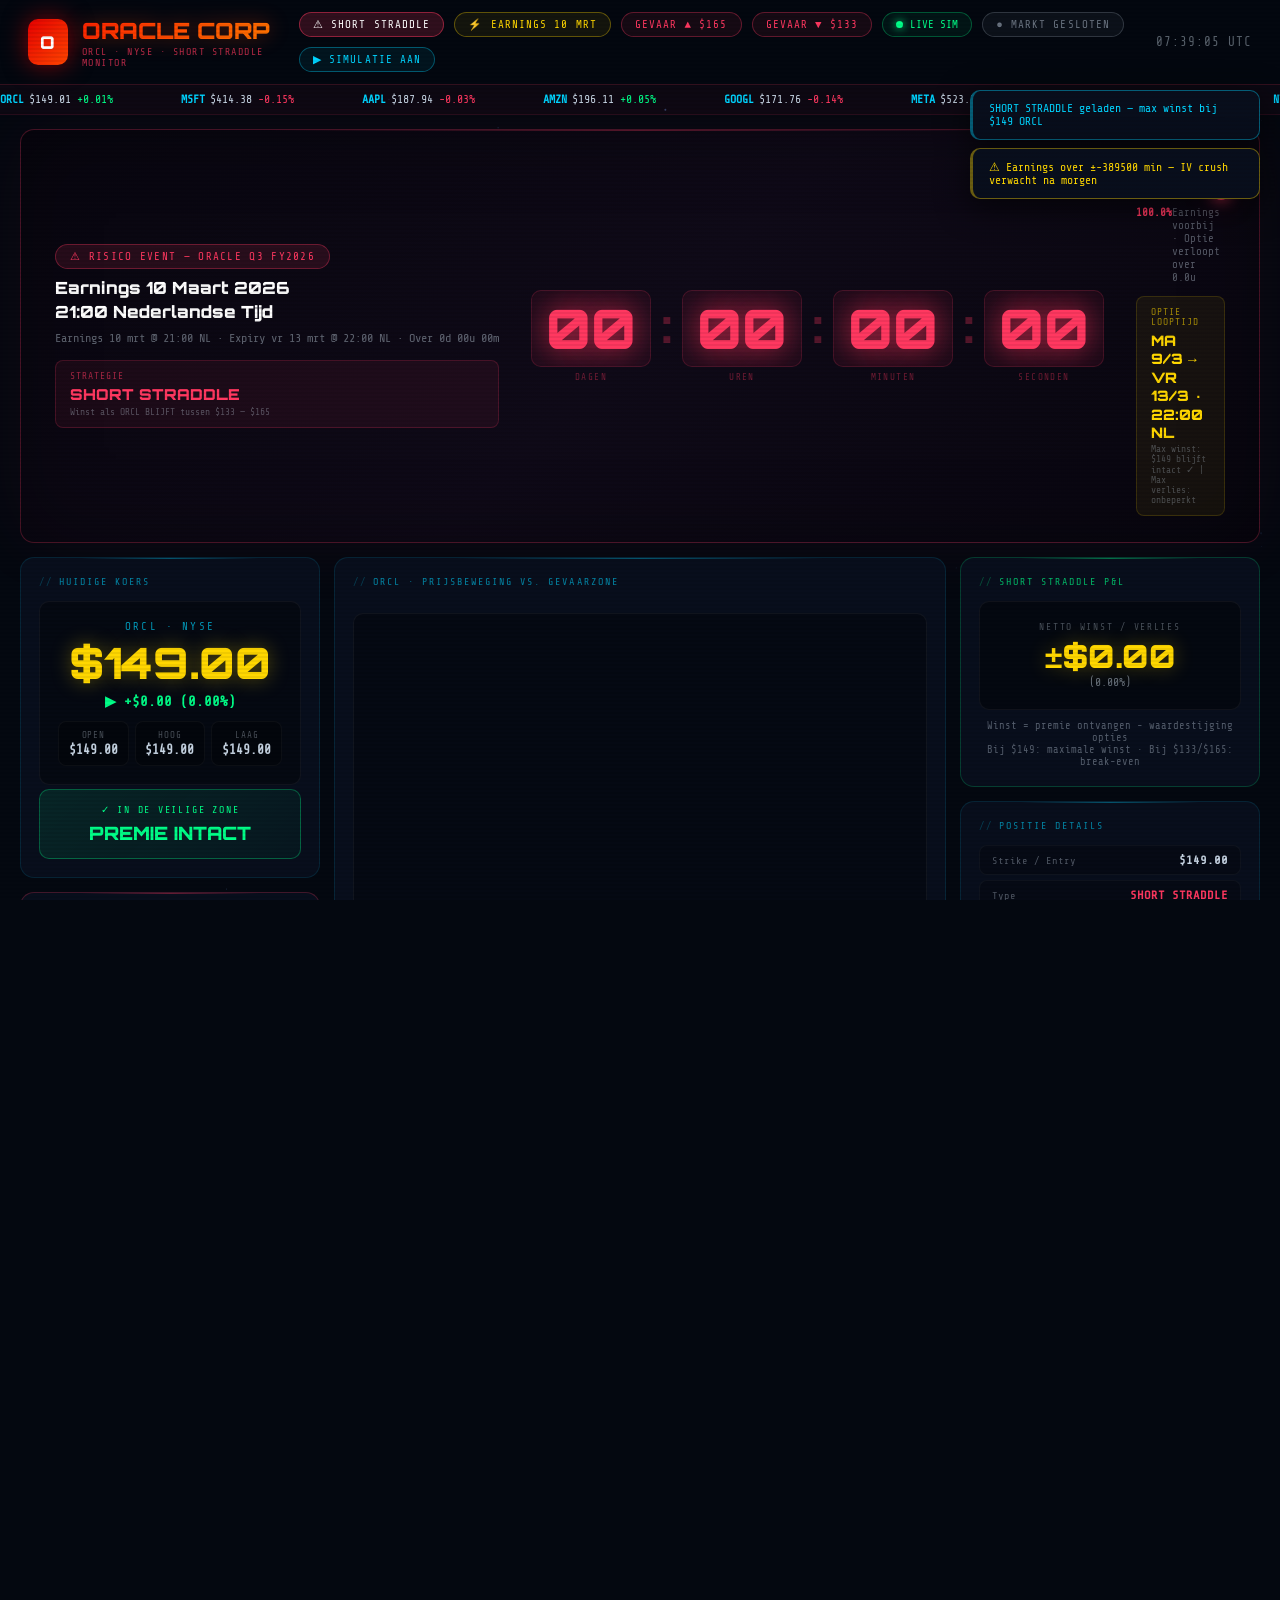
==== index.html @ a9a53be0 "Cache last fetched price in localStorage as fallback - On successful fetch: save all prices + timest" ====
<!DOCTYPE html>
<html lang="nl">
<head>
  <meta charset="UTF-8" />
  <meta name="viewport" content="width=device-width, initial-scale=1.0" />
  <title>ORCL Short Straddle — Earnings Dashboard</title>
  <style>
    @import url('https://fonts.googleapis.com/css2?family=Share+Tech+Mono&family=Orbitron:wght@400;700;900&family=Inter:wght@300;400;600;700&display=swap');

    :root {
      --green:  #00ff88;
      --red:    #ff3860;
      --gold:   #ffd700;
      --blue:   #00d4ff;
      --purple: #9b59ff;
      --bg:     #040810;
      --panel:  #080e1c;
      --border: rgba(0,212,255,.12);
      --text:   #c8d6e5;
    }

    *, *::before, *::after { box-sizing: border-box; margin: 0; padding: 0; }
    html, body { height: 100%; background: var(--bg); color: var(--text); font-family: 'Inter', sans-serif; overflow-x: hidden; }

    body::after {
      content: ''; position: fixed; inset: 0; pointer-events: none; z-index: 9999;
      background: repeating-linear-gradient(0deg, transparent, transparent 2px, rgba(0,0,0,.06) 2px, rgba(0,0,0,.06) 4px);
    }

    #stars { position: fixed; inset: 0; z-index: 0; pointer-events: none; }

    /* ── HEADER ─────────────────────────────── */
    header {
      position: sticky; top: 0; z-index: 200;
      display: flex; align-items: center; justify-content: space-between;
      padding: 12px 28px; gap: 16px;
      background: rgba(4,8,16,.97);
      border-bottom: 1px solid rgba(255,56,96,.2);
      backdrop-filter: blur(20px);
    }

    .logo-group { display: flex; align-items: center; gap: 14px; }

    .orcl-badge {
      width: 46px; height: 46px;
      background: linear-gradient(135deg, #e60000, #ff4500);
      border-radius: 10px; display: flex; align-items: center; justify-content: center;
      font-family: 'Orbitron', monospace; font-size: 1.1rem; font-weight: 900; color: #fff;
      box-shadow: 0 0 24px rgba(230,0,0,.55);
    }

    .logo-name {
      font-family: 'Orbitron', monospace; font-size: 1.4rem; font-weight: 900;
      background: linear-gradient(135deg, #ff2200, #ff7a00);
      -webkit-background-clip: text; -webkit-text-fill-color: transparent; background-clip: text;
      filter: drop-shadow(0 0 10px rgba(255,60,0,.4));
    }
    .logo-sub { font-family: 'Share Tech Mono', monospace; font-size: .63rem; color: rgba(255,56,96,.7); letter-spacing: .15em; text-transform: uppercase; margin-top: 2px; }

    .header-pills { display: flex; align-items: center; gap: 10px; flex-wrap: wrap; }
    .pill {
      padding: 5px 13px; border-radius: 99px;
      font-family: 'Share Tech Mono', monospace; font-size: .68rem; letter-spacing: .1em; border: 1px solid;
    }
    .p-red    { color:var(--red);   border-color:rgba(255,56,96,.35);  background:rgba(255,56,96,.08); }
    .p-gold   { color:var(--gold);  border-color:rgba(255,215,0,.35);  background:rgba(255,215,0,.07); }
    .p-green  { color:var(--green); border-color:rgba(0,255,136,.3);   background:rgba(0,255,136,.06); }
    .p-blue   { color:var(--blue);  border-color:rgba(0,212,255,.3);   background:rgba(0,212,255,.06); }
    .p-gray   { color:rgba(200,214,229,.5); border-color:rgba(200,214,229,.2); background:rgba(200,214,229,.05); }
    .p-alert  { color:#fff; border-color:rgba(255,56,96,.5); background:rgba(255,56,96,.18);
                animation: pill-pulse 1.8s ease-in-out infinite; }
    @keyframes pill-pulse { 0%,100%{box-shadow:0 0 0 0 rgba(255,56,96,.4)} 50%{box-shadow:0 0 0 6px rgba(255,56,96,0)} }

    .live-pill { display:flex; align-items:center; gap:7px; padding:5px 13px; border-radius:99px; font-family:'Share Tech Mono',monospace; font-size:.68rem; color:var(--green); border:1px solid rgba(0,255,136,.3); background:rgba(0,255,136,.06); }
    .live-dot { width:7px; height:7px; border-radius:50%; background:var(--green); box-shadow:0 0 8px var(--green); animation:blink 1.1s ease-in-out infinite; }
    @keyframes blink { 0%,100%{opacity:1}50%{opacity:.2} }
    .sim-btn { cursor:pointer; padding:5px 13px; border-radius:99px; font-family:'Share Tech Mono',monospace; font-size:.68rem; letter-spacing:.1em; border:1px solid rgba(0,212,255,.35); background:rgba(0,212,255,.07); color:var(--blue); transition:all .2s; user-select:none; }
    .sim-btn:hover { background:rgba(0,212,255,.18); border-color:rgba(0,212,255,.6); }
    .sim-btn.active { color:var(--gold); border-color:rgba(255,215,0,.5); background:rgba(255,215,0,.1); }

    .header-clock { font-family:'Share Tech Mono',monospace; font-size:.78rem; color:rgba(200,214,229,.45); letter-spacing:.08em; margin-left:auto; white-space:nowrap; }

    /* ── TAPE ─────────────────────────────── */
    .tape { overflow:hidden; height:30px; background:rgba(255,56,96,.03); border-bottom:1px solid rgba(255,56,96,.1); display:flex; align-items:center; position:relative; z-index:100; }
    .tape-track { display:flex; gap:40px; white-space:nowrap; font-family:'Share Tech Mono',monospace; font-size:.72rem; animation:scroll-tape 35s linear infinite; }
    @keyframes scroll-tape { from{transform:translateX(0)} to{transform:translateX(-50%)} }
    .ts { color:var(--blue); font-weight:700; margin-right:5px; }
    .tu { color:var(--green); } .td { color:var(--red); }

    /* ── MAIN LAYOUT ─────────────────────── */
    main {
      position: relative; z-index: 10;
      display: grid;
      grid-template-columns: 300px 1fr 300px;
      gap: 14px; padding: 14px 20px;
      min-height: calc(100vh - 109px);
    }

    /* ── PANEL ──────────────────────────── */
    .panel { background:var(--panel); border:1px solid var(--border); border-radius:14px; padding:18px; position:relative; overflow:hidden; }
    .panel::before { content:''; position:absolute; top:0; left:20%; right:20%; height:1px; background:linear-gradient(90deg,transparent,rgba(0,212,255,.35),transparent); }
    .panel.danger-panel { border-color:rgba(255,56,96,.25); }
    .panel.danger-panel::before { background:linear-gradient(90deg,transparent,rgba(255,56,96,.4),transparent); }
    .panel.safe-panel  { border-color:rgba(0,255,136,.2); }
    .panel.safe-panel::before  { background:linear-gradient(90deg,transparent,rgba(0,255,136,.4),transparent); }

    .ptitle { font-family:'Share Tech Mono',monospace; font-size:.63rem; letter-spacing:.2em; text-transform:uppercase; color:rgba(0,212,255,.6); margin-bottom:14px; display:flex; align-items:center; gap:6px; }
    .ptitle::before { content:'//'; opacity:.4; }
    .ptitle.danger { color:rgba(255,56,96,.7); }
    .ptitle.safe   { color:rgba(0,255,136,.7); }

    /* ── EARNINGS HERO ────────────────── */
    .hero {
      grid-column: 1 / -1;
      background: linear-gradient(135deg, #08060f 0%, #0f0a18 50%, #08060f 100%);
      border-color: rgba(255,56,96,.25);
      padding: 26px 34px;
      display: flex; align-items: center; gap: 32px;
      box-shadow: 0 0 80px rgba(255,56,96,.05), inset 0 0 80px rgba(0,0,0,.3);
    }
    .hero::before { background:linear-gradient(90deg,transparent,rgba(255,56,96,.3),transparent); }

    .hero-info { display:flex; flex-direction:column; gap:7px; min-width:230px; }
    .hero-badge {
      display:inline-flex; align-items:center; gap:8px; width:fit-content;
      padding:5px 14px; border-radius:99px;
      background:rgba(255,56,96,.12); border:1px solid rgba(255,56,96,.35);
      font-family:'Share Tech Mono',monospace; font-size:.68rem; color:var(--red); letter-spacing:.12em; text-transform:uppercase;
    }
    .hero-title { font-family:'Orbitron',monospace; font-size:1.05rem; font-weight:900; color:#fff; line-height:1.4; }
    .hero-date  { font-family:'Share Tech Mono',monospace; font-size:.75rem; color:rgba(200,214,229,.45); }

    .strat-box {
      margin-top:8px; padding:10px 14px; border-radius:8px;
      background:rgba(255,56,96,.07); border:1px solid rgba(255,56,96,.2);
    }
    .strat-lbl { font-family:'Share Tech Mono',monospace; font-size:.6rem; color:rgba(255,56,96,.6); letter-spacing:.1em; margin-bottom:4px; }
    .strat-val { font-family:'Orbitron',monospace; font-size:.95rem; font-weight:900; color:var(--red); }
    .strat-sub { font-family:'Share Tech Mono',monospace; font-size:.6rem; color:rgba(200,214,229,.35); margin-top:3px; }

    /* countdown */
    .cd-wrap { display:flex; align-items:center; gap:10px; }
    .cd-unit { display:flex; flex-direction:column; align-items:center; gap:5px; }
    .cd-box {
      font-family:'Orbitron',monospace; font-size:3.4rem; font-weight:900;
      color:var(--red); min-width:92px; text-align:center; line-height:1;
      background:rgba(255,56,96,.05); border:1px solid rgba(255,56,96,.2); border-radius:10px; padding:10px 14px;
      text-shadow:0 0 30px rgba(255,56,96,.7), 0 0 60px rgba(255,56,96,.3);
      position:relative; overflow:hidden;
    }
    .cd-box::after { content:''; position:absolute; top:0; left:-120%; width:60%; height:100%; background:linear-gradient(90deg,transparent,rgba(255,56,96,.08),transparent); animation:sweep 3s ease-in-out infinite; }
    @keyframes sweep { 0%{left:-120%}100%{left:200%} }
    .cd-box.flip { animation:numflip .25s ease; }
    @keyframes numflip { 0%{transform:scaleY(1)} 50%{transform:scaleY(.88);filter:brightness(1.5)} 100%{transform:scaleY(1)} }
    .cd-lbl { font-family:'Share Tech Mono',monospace; font-size:.58rem; color:rgba(255,56,96,.4); letter-spacing:.15em; text-transform:uppercase; }
    .cd-sep { font-family:'Orbitron',monospace; font-size:2.8rem; font-weight:900; color:rgba(255,56,96,.3); margin-bottom:20px; animation:blink-sep 1s step-end infinite; }
    @keyframes blink-sep { 0%,100%{opacity:.3}50%{opacity:0} }

    .cd-right { flex:1; display:flex; flex-direction:column; gap:10px; max-width:340px; }
    .cd-prog-labels { display:flex; justify-content:space-between; font-family:'Share Tech Mono',monospace; font-size:.63rem; color:rgba(200,214,229,.4); }
    .cd-bar-bg { height:8px; background:rgba(255,255,255,.05); border-radius:99px; border:1px solid rgba(255,255,255,.05); position:relative; }
    .cd-bar-fill { height:100%; border-radius:99px; background:linear-gradient(90deg,#00d4ff,#ffd700,#ff3860); transition:width 1s linear; position:relative; }
    .cd-bar-fill::after { content:''; position:absolute; right:-5px; top:50%; transform:translateY(-50%); width:16px; height:16px; border-radius:50%; background:var(--red); box-shadow:0 0 14px var(--red),0 0 30px rgba(255,56,96,.4); }
    .cd-pct-row { display:flex; justify-content:space-between; font-family:'Share Tech Mono',monospace; font-size:.68rem; }
    .cd-pct-v { color:var(--red); font-weight:700; }
    .cd-rem   { color:rgba(200,214,229,.4); }

    .risk-box {
      margin-top:2px; padding:10px 14px; border-radius:8px;
      background:rgba(255,215,0,.06); border:1px solid rgba(255,215,0,.15);
    }
    .risk-lbl { font-family:'Share Tech Mono',monospace; font-size:.6rem; color:rgba(255,215,0,.6); letter-spacing:.1em; margin-bottom:4px; }
    .risk-val { font-family:'Orbitron',monospace; font-size:.9rem; font-weight:900; color:var(--gold); }
    .risk-sub { font-family:'Share Tech Mono',monospace; font-size:.6rem; color:rgba(200,214,229,.3); margin-top:3px; }

    /* ── LEFT ────────────────────────────── */
    .left-col { display:flex; flex-direction:column; gap:14px; }

    /* Price */
    .price-card { text-align:center; padding:18px; background:rgba(0,0,0,.35); border-radius:10px; border:1px solid rgba(255,255,255,.05); margin-bottom:4px; }
    .price-sym { font-family:'Share Tech Mono',monospace; font-size:.68rem; color:rgba(0,212,255,.7); letter-spacing:.2em; }
    .price-num { font-family:'Orbitron',monospace; font-size:2.7rem; font-weight:900; line-height:1.1; margin:6px 0; transition:color .4s,text-shadow .4s; }
    .price-num.up   { color:var(--green); text-shadow:0 0 30px rgba(0,255,136,.5); }
    .price-num.dn   { color:var(--red);   text-shadow:0 0 30px rgba(255,56,96,.5); }
    .price-num.flat { color:var(--gold);  text-shadow:0 0 20px rgba(255,215,0,.35); }
    .price-chg { font-family:'Share Tech Mono',monospace; font-size:.88rem; font-weight:700; }
    .price-chg.up{color:var(--green)} .price-chg.dn{color:var(--red)}

    .ohlc { display:grid; grid-template-columns:1fr 1fr 1fr; gap:6px; margin-top:12px; }
    .ohlc-item { background:rgba(0,0,0,.3); border-radius:8px; padding:8px 6px; text-align:center; border:1px solid rgba(255,255,255,.04); }
    .ohlc-l { font-family:'Share Tech Mono',monospace; font-size:.57rem; color:rgba(200,214,229,.35); letter-spacing:.1em; }
    .ohlc-v { font-family:'Share Tech Mono',monospace; font-size:.8rem; font-weight:700; color:var(--text); margin-top:3px; }

    /* PROFIT ZONE INDICATOR */
    .zone-indicator {
      padding:14px; border-radius:10px; text-align:center;
      transition:all .5s;
      position:relative; overflow:hidden;
    }
    .zone-indicator.safe {
      background:linear-gradient(135deg,rgba(0,255,136,.1),rgba(0,255,136,.04));
      border:1px solid rgba(0,255,136,.3);
    }
    .zone-indicator.danger {
      background:linear-gradient(135deg,rgba(255,56,96,.15),rgba(255,56,96,.05));
      border:1px solid rgba(255,56,96,.4);
      animation:danger-pulse 1.2s ease-in-out infinite;
    }
    @keyframes danger-pulse { 0%,100%{box-shadow:0 0 0 0 rgba(255,56,96,.3)} 50%{box-shadow:0 0 0 8px rgba(255,56,96,0)} }
    .zone-indicator.warning {
      background:linear-gradient(135deg,rgba(255,215,0,.1),rgba(255,215,0,.04));
      border:1px solid rgba(255,215,0,.3);
    }
    .zi-label { font-family:'Share Tech Mono',monospace; font-size:.62rem; letter-spacing:.18em; text-transform:uppercase; margin-bottom:6px; }
    .zone-indicator.safe    .zi-label { color:var(--green); }
    .zone-indicator.danger  .zi-label { color:var(--red); }
    .zone-indicator.warning .zi-label { color:var(--gold); }
    .zi-val { font-family:'Orbitron',monospace; font-size:1.15rem; font-weight:900; }
    .zone-indicator.safe    .zi-val { color:var(--green); }
    .zone-indicator.danger  .zi-val { color:var(--red); }
    .zone-indicator.warning .zi-val { color:var(--gold); }

    /* DANGER LEVELS */
    .danger-grid { display:flex; flex-direction:column; gap:8px; }
    .dng-row {
      display:flex; align-items:center; justify-content:space-between;
      padding:12px 14px; border-radius:10px; border:1px solid; position:relative; overflow:hidden; transition:all .4s;
    }
    .dng-row.call-danger { background:rgba(255,56,96,.06); border-color:rgba(255,56,96,.25); }
    .dng-row.put-danger  { background:rgba(255,56,96,.06); border-color:rgba(255,56,96,.25); }
    .dng-row.breached { animation:breach-flash .5s ease 4; border-color:rgba(255,56,96,.8); background:rgba(255,56,96,.18); }
    @keyframes breach-flash { 0%,100%{filter:brightness(1)}50%{filter:brightness(2)} }

    .dng-left { display:flex; flex-direction:column; gap:3px; }
    .dng-type { font-family:'Share Tech Mono',monospace; font-size:.6rem; letter-spacing:.13em; text-transform:uppercase; color:var(--red); }
    .dng-px   { font-family:'Orbitron',monospace; font-size:1.25rem; font-weight:900; color:var(--red); text-shadow:0 0 16px rgba(255,56,96,.5); }
    .dng-right { text-align:right; }
    .dng-dist  { font-family:'Share Tech Mono',monospace; font-size:.7rem; opacity:.6; }
    .dng-status { display:inline-block; margin-top:4px; padding:2px 9px; border-radius:99px; font-family:'Share Tech Mono',monospace; font-size:.6rem; font-weight:700; background:rgba(255,56,96,.15); color:var(--red); }

    /* ── CENTER ──────────────────────────── */
    .center-col { display:flex; flex-direction:column; gap:14px; }
    .chart-wrap { flex:1; background:rgba(0,0,0,.3); border-radius:10px; border:1px solid rgba(255,255,255,.05); overflow:hidden; min-height:280px; position:relative; }

    /* Position thermometer */
    .thermo-wrap { position:relative; }
    .thermo-bar {
      height:52px; border-radius:10px; position:relative; overflow:hidden;
      /* gradient: red | orange | GREEN (safe zone) | orange | red */
      background: linear-gradient(90deg,
        rgba(255,56,96,.5)  0%,
        rgba(255,56,96,.2)  18%,
        rgba(255,215,0,.15) 28%,
        rgba(0,255,136,.2)  38%,
        rgba(0,255,136,.3)  50%,
        rgba(0,255,136,.2)  62%,
        rgba(255,215,0,.15) 72%,
        rgba(255,56,96,.2)  82%,
        rgba(255,56,96,.5)  100%
      );
      border:1px solid rgba(255,255,255,.07);
    }
    .thermo-labels {
      position:absolute; inset:0;
      display:flex; align-items:center; justify-content:space-between;
      padding:0 12px;
      font-family:'Share Tech Mono',monospace; font-size:.68rem;
      pointer-events:none;
    }
    .tl-danger { color:rgba(255,56,96,.9); font-weight:700; }
    .tl-safe   { color:rgba(0,255,136,.9); font-weight:700; }
    .thermo-needle {
      position:absolute; top:4px; bottom:4px; width:3px; border-radius:99px;
      background:#fff; box-shadow:0 0 12px #fff, 0 0 4px rgba(255,255,255,.8);
      transition:left .7s cubic-bezier(.4,0,.2,1);
    }
    .thermo-price-tag {
      position:absolute; top:-22px; transform:translateX(-50%);
      font-family:'Share Tech Mono',monospace; font-size:.65rem;
      color:#fff; white-space:nowrap;
      transition:left .7s cubic-bezier(.4,0,.2,1);
    }

    /* Estimates */
    .est-grid { display:grid; grid-template-columns:1fr 1fr; gap:10px; }
    .est-card { padding:12px; background:rgba(0,0,0,.3); border-radius:10px; border:1px solid rgba(255,255,255,.05); text-align:center; }
    .est-l { font-family:'Share Tech Mono',monospace; font-size:.6rem; color:rgba(200,214,229,.35); letter-spacing:.1em; margin-bottom:5px; }
    .est-v { font-family:'Orbitron',monospace; font-size:1.1rem; font-weight:900; color:var(--gold); }
    .est-s { font-family:'Share Tech Mono',monospace; font-size:.6rem; color:rgba(200,214,229,.3); margin-top:3px; }

    /* ── RIGHT ───────────────────────────── */
    .right-col { display:flex; flex-direction:column; gap:14px; }

    /* P&L */
    .pnl-big { text-align:center; padding:20px; background:rgba(0,0,0,.4); border-radius:10px; border:1px solid rgba(255,255,255,.05); }
    .pnl-lbl { font-family:'Share Tech Mono',monospace; font-size:.6rem; color:rgba(200,214,229,.35); letter-spacing:.18em; text-transform:uppercase; }
    .pnl-v { font-family:'Orbitron',monospace; font-size:2rem; font-weight:900; margin:8px 0 4px; line-height:1; transition:all .5s; }
    .pnl-v.profit { color:var(--green); text-shadow:0 0 30px rgba(0,255,136,.6); }
    .pnl-v.loss   { color:var(--red);   text-shadow:0 0 30px rgba(255,56,96,.6); }
    .pnl-v.flat   { color:var(--gold);  text-shadow:0 0 20px rgba(255,215,0,.3); }
    .pnl-s { font-family:'Share Tech Mono',monospace; font-size:.72rem; opacity:.5; }

    /* detail table */
    .dt { display:flex; flex-direction:column; gap:5px; }
    .dr { display:flex; justify-content:space-between; align-items:center; padding:7px 12px; background:rgba(0,0,0,.25); border-radius:8px; border:1px solid rgba(255,255,255,.04); }
    .dr-k { font-family:'Share Tech Mono',monospace; font-size:.64rem; color:rgba(200,214,229,.38); }
    .dr-v { font-family:'Share Tech Mono',monospace; font-size:.76rem; font-weight:700; color:var(--text); }

    /* Gauge */
    .gauge-wrap { display:flex; align-items:center; justify-content:center; padding:8px 0; }

    /* IV */
    .vol-row { display:flex; flex-direction:column; gap:5px; }
    .vol-header { display:flex; justify-content:space-between; font-family:'Share Tech Mono',monospace; font-size:.63rem; color:rgba(200,214,229,.38); }
    .vol-track { height:6px; background:rgba(255,255,255,.05); border-radius:99px; overflow:hidden; }
    .vol-fill  { height:100%; border-radius:99px; background:linear-gradient(90deg,#00d4ff,#9b59ff); box-shadow:0 0 8px var(--purple); transition:width .6s; }

    /* payoff (inverted) */
    .payoff-wrap { background:rgba(0,0,0,.3); border-radius:10px; border:1px solid rgba(255,255,255,.05); overflow:hidden; height:160px; }

    /* ── NOTIFS ──────────────────────────── */
    #notifs { position:fixed; top:90px; right:20px; z-index:9000; display:flex; flex-direction:column; gap:8px; pointer-events:none; max-width:290px; }
    .notif { padding:11px 16px; border-radius:10px; border:1px solid; border-left-width:3px; background:var(--panel); font-family:'Share Tech Mono',monospace; font-size:.72rem; box-shadow:0 8px 32px rgba(0,0,0,.6); animation:ni .3s ease; }
    @keyframes ni { from{opacity:0;transform:translateX(20px)} to{opacity:1;transform:none} }
    .notif.info    { border-color:rgba(0,212,255,.4);  color:var(--blue); }
    .notif.success { border-color:rgba(0,255,136,.4);  color:var(--green); }
    .notif.danger  { border-color:rgba(255,56,96,.4);  color:var(--red); }
    .notif.warning { border-color:rgba(255,215,0,.4);  color:var(--gold); }

    /* ── FLASH ───────────────────────────── */
    #flash { position:fixed; inset:0; pointer-events:none; z-index:9998; opacity:0; }
    #flash.go { animation:fl .7s ease forwards; }
    @keyframes fl { 0%{opacity:0}25%{opacity:1}100%{opacity:0} }

    /* ── RESPONSIVE ──────────────────────── */
    @media(max-width:1100px) {
      main { grid-template-columns:1fr 1fr; }
      .hero { flex-wrap:wrap; }
      .left-col  { grid-column:1; }
      .center-col{ grid-column:2; }
      .right-col { grid-column:1/-1; }
    }
    @media(max-width:720px) {
      /* Layout */
      main { grid-template-columns:1fr; padding:10px; gap:10px; min-height:unset; }

      /* Header */
      header { padding:10px 14px; flex-wrap:wrap; gap:8px; }
      .logo-name { font-size:1rem; }
      .logo-sub { display:none; }
      .orcl-badge { width:36px; height:36px; font-size:.85rem; }
      .header-pills { gap:5px; order:3; width:100%; }
      .pill { font-size:.58rem; padding:3px 8px; }
      .p-alert { display:none; }
      .header-clock { font-size:.65rem; }

      /* Hero */
      .hero { flex-direction:column; gap:14px; padding:14px 16px; }
      .hero-info { min-width:unset; width:100%; }
      .cd-wrap { flex-wrap:wrap; justify-content:center; gap:6px; }
      .cd-box { font-size:2rem; min-width:60px; padding:8px 10px; }
      .cd-sep { font-size:2rem; margin-bottom:12px; }
      .cd-right { max-width:100%; width:100%; }
      .cd-prog-labels, .cd-pct-row { font-size:.6rem; }

      /* Panels */
      .panel { padding:14px; border-radius:10px; }

      /* Price card */
      .price-num { font-size:2rem; }
      .price-card { padding:14px; }
      .ohlc-v { font-size:.75rem; }

      /* PnL */
      .pnl-big { padding:14px; }
      .pnl-v { font-size:1.5rem; }

      /* Danger grid */
      .dng-px { font-size:1rem; }

      /* Estimate grid */
      .est-grid { grid-template-columns:1fr 1fr; }

      /* Notifications */
      #notifs { right:10px; left:10px; max-width:unset; top:auto; bottom:80px; }

      /* Tape */
      .tape-track { font-size:.65rem; }
    }

    @media(max-width:400px) {
      .cd-box { font-size:1.7rem; min-width:52px; padding:7px 8px; }
      .cd-sep { font-size:1.7rem; }
      .price-num { font-size:1.7rem; }
      .pnl-v { font-size:1.3rem; }
      .pill { font-size:.55rem; padding:3px 6px; }
    }
  </style>
</head>
<body>

<canvas id="stars"></canvas>
<div id="flash"></div>
<div id="notifs"></div>

<!-- HEADER -->
<header>
  <div class="logo-group">
    <div class="orcl-badge">O</div>
    <div>
      <div class="logo-name">ORACLE CORP</div>
      <div class="logo-sub">ORCL · NYSE · SHORT STRADDLE MONITOR</div>
    </div>
  </div>
  <div class="header-pills">
    <div class="pill p-alert">⚠ SHORT STRADDLE</div>
    <div class="pill p-gold">⚡ EARNINGS 10 MRT</div>
    <div class="pill p-red">GEVAAR ▲ $165</div>
    <div class="pill p-red">GEVAAR ▼ $133</div>
    <div class="live-pill"><div class="live-dot"></div>LIVE SIM</div>
    <div class="pill p-blue" id="priceSource">⏳ laden…</div>
    <div class="sim-btn" id="simToggle" onclick="toggleSim()">▶ SIMULATIE AAN</div>
  </div>
  <div class="header-clock" id="clock">--:--:--</div>
</header>

<!-- TAPE -->
<div class="tape"><div class="tape-track" id="tape"></div></div>

<!-- MAIN -->
<main>

  <!-- ── EARNINGS COUNTDOWN HERO ────────────────────────── -->
  <div class="panel hero" style="grid-column:1/-1">
    <div class="hero-info">
      <div class="hero-badge">⚠ RISICO EVENT — Oracle Q3 FY2026</div>
      <div class="hero-title">Earnings 10 Maart 2026<br/>21:00 Nederlandse Tijd</div>
      <div class="hero-date" id="heroDate">Berekenen...</div>
      <div class="strat-box">
        <div class="strat-lbl">STRATEGIE</div>
        <div class="strat-val">SHORT STRADDLE</div>
        <div class="strat-sub">Winst als ORCL BLIJFT tussen $133 — $165</div>
      </div>
    </div>

    <!-- Countdown -->
    <div class="cd-wrap">
      <div class="cd-unit"><div class="cd-box" id="cdD">00</div><div class="cd-lbl">dagen</div></div>
      <div class="cd-sep">:</div>
      <div class="cd-unit"><div class="cd-box" id="cdH">00</div><div class="cd-lbl">uren</div></div>
      <div class="cd-sep">:</div>
      <div class="cd-unit"><div class="cd-box" id="cdM">00</div><div class="cd-lbl">minuten</div></div>
      <div class="cd-sep">:</div>
      <div class="cd-unit"><div class="cd-box" id="cdS">00</div><div class="cd-lbl">seconden</div></div>
    </div>

    <div class="cd-right">
      <div class="cd-prog-labels">
        <span>Ma 9/3</span>
        <span id="cdPctLbl">0%</span>
        <span>Vr 13/3</span>
      </div>
      <div class="cd-bar-bg">
        <div class="cd-bar-fill" id="cdFill" style="width:0%"></div>
      </div>
      <div class="cd-pct-row">
        <span class="cd-pct-v" id="cdPct">0%</span>
        <span class="cd-rem"  id="cdRem">berekenen...</span>
      </div>
      <div class="risk-box">
        <div class="risk-lbl">OPTIE LOOPTIJD</div>
        <div class="risk-val">MA 9/3 → VR 13/3 · 22:00 NL</div>
        <div class="risk-sub">Max winst: $149 blijft intact ✓ | Max verlies: onbeperkt</div>
      </div>
    </div>
  </div>

  <!-- ── LEFT COLUMN ── -->
  <div class="left-col">

    <!-- Price -->
    <div class="panel">
      <div class="ptitle">Huidige Koers</div>
      <div class="price-card">
        <div class="price-sym">ORCL · NYSE</div>
        <div class="price-num flat" id="priceNum">$149.00</div>
        <div class="price-chg up"  id="priceChg">▶ +$0.00 (0.00%)</div>
        <div class="ohlc">
          <div class="ohlc-item"><div class="ohlc-l">OPEN</div><div class="ohlc-v">$149.00</div></div>
          <div class="ohlc-item"><div class="ohlc-l">HOOG</div><div class="ohlc-v" id="dayH">$149.00</div></div>
          <div class="ohlc-item"><div class="ohlc-l">LAAG</div><div class="ohlc-v" id="dayL">$149.00</div></div>
        </div>
      </div>
      <!-- Zone status -->
      <div class="zone-indicator safe" id="zoneInd">
        <div class="zi-label" id="zoneLbl">✓ IN DE VEILIGE ZONE</div>
        <div class="zi-val"   id="zoneVal">PREMIE INTACT</div>
      </div>
    </div>

    <!-- Danger levels -->
    <div class="panel danger-panel">
      <div class="ptitle danger">Break-even / Gevaar Niveaus</div>
      <div class="danger-grid">
        <div class="dng-row call-danger" id="callRow">
          <div class="dng-left">
            <div class="dng-type">▲ CALL GEVAAR</div>
            <div class="dng-px">$165.00</div>
          </div>
          <div class="dng-right">
            <div class="dng-dist" id="callDist">+$16.00 (+10.7%)</div>
            <div class="dng-status" id="callSt">VEILIG</div>
          </div>
        </div>
        <div class="dng-row put-danger" id="putRow">
          <div class="dng-left">
            <div class="dng-type">▼ PUT GEVAAR</div>
            <div class="dng-px">$133.00</div>
          </div>
          <div class="dng-right">
            <div class="dng-dist" id="putDist">-$16.00 (-10.7%)</div>
            <div class="dng-status" id="putSt">VEILIG</div>
          </div>
        </div>
        <div style="padding:10px 14px; background:rgba(255,215,0,.06); border:1px solid rgba(255,215,0,.15); border-radius:10px; font-family:'Share Tech Mono',monospace; font-size:.68rem; color:rgba(255,215,0,.7); text-align:center; line-height:1.6;">
          ⚠ Buiten deze niveaus = netto verlies<br/>
          Hoe dichter bij $149, hoe meer winst
        </div>
      </div>
    </div>

    <!-- Payoff diagram (inverted V) -->
    <div class="panel">
      <div class="ptitle">Short Straddle Payoff</div>
      <div class="payoff-wrap">
        <canvas id="straddleC" style="width:100%;height:100%"></canvas>
      </div>
    </div>

    <!-- IV -->
    <div class="panel">
      <div class="ptitle">Implied Volatility (IV)</div>
      <div class="vol-row">
        <div class="vol-header"><span>IV — STIJGT NAAR EARNINGS!</span><span id="ivVal">32%</span></div>
        <div class="vol-track"><div class="vol-fill" id="ivFill" style="width:32%"></div></div>
        <div style="font-family:'Share Tech Mono',monospace;font-size:.62rem;color:rgba(255,215,0,.5);margin-top:4px">
          ⚡ Hoge IV = hogere ontvangen premie, maar ook meer risico
        </div>
      </div>
    </div>

  </div>

  <!-- ── CENTER COLUMN ── -->
  <div class="center-col">

    <!-- Chart -->
    <div class="panel" style="flex:1;display:flex;flex-direction:column;gap:12px">
      <div class="ptitle">ORCL · Prijsbeweging vs. Gevaarzone</div>
      <div class="chart-wrap">
        <canvas id="chartC" style="width:100%;height:100%"></canvas>
      </div>

      <!-- Thermometer -->
      <div class="thermo-wrap">
        <div style="font-family:'Share Tech Mono',monospace;font-size:.62rem;color:rgba(200,214,229,.35);letter-spacing:.15em;margin-bottom:24px">POSITIE THERMOMETER</div>
        <div class="thermo-bar">
          <div class="thermo-labels">
            <span class="tl-danger">▼ $133<br/><span style="font-size:.55rem;opacity:.7">VERLIES</span></span>
            <span class="tl-safe">● MAX WINST<br/><span style="font-size:.55rem;opacity:.7">$149</span></span>
            <span class="tl-danger">$165 ▲<br/><span style="font-size:.55rem;opacity:.7">VERLIES</span></span>
          </div>
          <div class="thermo-price-tag" id="thermoPriceTag" style="left:50%">$149</div>
          <div class="thermo-needle" id="thermoNeedle" style="left:50%"></div>
        </div>
      </div>
    </div>

    <!-- Estimates -->
    <div class="panel">
      <div class="ptitle">Q3 FY2026 Verwachtingen (Earnings Risico)</div>
      <div class="est-grid">
        <div class="est-card">
          <div class="est-l">EPS CONSENSUS</div>
          <div class="est-v">$1.72</div>
          <div class="est-s">Non-GAAP · +16-18% YoY</div>
        </div>
        <div class="est-card">
          <div class="est-l">OMZET VERWACHT</div>
          <div class="est-v">$16.89B</div>
          <div class="est-s">+19.5% YoY groei</div>
        </div>
        <div class="est-card">
          <div class="est-l">CLOUD GROEI</div>
          <div class="est-v">+40-44%</div>
          <div class="est-s">YoY verwacht</div>
        </div>
        <div class="est-card" style="background:rgba(255,56,96,.07);border-color:rgba(255,56,96,.2)">
          <div class="est-l" style="color:rgba(255,56,96,.6)">Q2 VORIG KWARTAAL</div>
          <div class="est-v" style="color:var(--red)">+11.4% GAP</div>
          <div class="est-s">Grote beat → straddle gevaar!</div>
        </div>
      </div>
      <div style="margin-top:10px;padding:10px 14px;background:rgba(255,56,96,.07);border:1px solid rgba(255,56,96,.2);border-radius:8px;font-family:'Share Tech Mono',monospace;font-size:.68rem;color:rgba(255,56,96,.75);line-height:1.6;text-align:center">
        ⚠ Gemiddelde earnings move ORCL: ±7.5%<br/>
        Jouw break-even: ±10.74% · Historisch <span style="color:var(--green)">relatief veilig</span>, maar Q2 was +11.4%!
      </div>
    </div>

  </div>

  <!-- ── RIGHT COLUMN ── -->
  <div class="right-col">

    <!-- P&L -->
    <div class="panel safe-panel">
      <div class="ptitle safe">Short Straddle P&amp;L</div>
      <div class="pnl-big">
        <div class="pnl-lbl">NETTO WINST / VERLIES</div>
        <div class="pnl-v flat" id="pnlVal">±$0.00</div>
        <div class="pnl-s" id="pnlPct">(0.00%)</div>
      </div>
      <div style="margin-top:10px;text-align:center;font-family:'Share Tech Mono',monospace;font-size:.65rem;color:rgba(200,214,229,.4)">
        Winst = premie ontvangen - waardestijging opties<br/>
        Bij $149: maximale winst · Bij $133/$165: break-even
      </div>
    </div>

    <!-- Details -->
    <div class="panel">
      <div class="ptitle">Positie Details</div>
      <div class="dt">
        <div class="dr"><span class="dr-k">Strike / Entry</span><span class="dr-v">$149.00</span></div>
        <div class="dr"><span class="dr-k">Type</span><span class="dr-v" style="color:var(--red)">SHORT STRADDLE</span></div>
        <div class="dr"><span class="dr-k">Break-even UP</span><span class="dr-v" style="color:var(--red)">$165.00</span></div>
        <div class="dr"><span class="dr-k">Break-even DN</span><span class="dr-v" style="color:var(--red)">$133.00</span></div>
        <div class="dr"><span class="dr-k">Veilige range</span><span class="dr-v" style="color:var(--green)">$133 — $165</span></div>
        <div class="dr"><span class="dr-k">Range (%)</span><span class="dr-v" style="color:var(--gold)">±10.74%</span></div>
        <div class="dr"><span class="dr-k">Max winst</span><span class="dr-v" style="color:var(--green)">Bij exact $149</span></div>
        <div class="dr"><span class="dr-k">Scenario</span><span class="dr-v" id="scenVal" style="color:var(--green)">VEILIG</span></div>
        <div class="dr"><span class="dr-k">Afstand gevaar</span><span class="dr-v" id="nearDanger">—</span></div>
      </div>
    </div>

    <!-- Gauge -->
    <div class="panel">
      <div class="ptitle">Risico Meter</div>
      <div class="gauge-wrap">
        <canvas id="gaugeC" width="280" height="150"></canvas>
      </div>
      <div style="text-align:center;font-family:'Share Tech Mono',monospace;font-size:.62rem;color:rgba(200,214,229,.35);margin-top:6px">
        Naald midden = maximale winst · Extremen = verlies
      </div>
    </div>

    <!-- Historical -->
    <div class="panel">
      <div class="ptitle">Historische Earnings Moves</div>
      <div class="dt">
        <div class="dr"><span class="dr-k">Q2 FY26 (Dec '25)</span><span class="dr-v" style="color:var(--red)">+11.4% ⚠</span></div>
        <div class="dr"><span class="dr-k">Q1 FY26 (Sep '25)</span><span class="dr-v" style="color:var(--gold)">+6.8% ✓</span></div>
        <div class="dr"><span class="dr-k">Q4 FY25 (Jun '25)</span><span class="dr-v" style="color:var(--green)">-3.2% ✓</span></div>
        <div class="dr"><span class="dr-k">Q3 FY25 (Mar '25)</span><span class="dr-v" style="color:var(--gold)">+8.5% ✓</span></div>
        <div class="dr"><span class="dr-k">Gem. move</span><span class="dr-v" style="color:var(--gold)">±7.5%</span></div>
        <div class="dr"><span class="dr-k">Jouw range</span><span class="dr-v" style="color:var(--green)">±10.74%</span></div>
      </div>
      <div style="margin-top:8px;padding:8px 12px;background:rgba(0,255,136,.07);border:1px solid rgba(0,255,136,.2);border-radius:8px;font-family:'Share Tech Mono',monospace;font-size:.65rem;color:rgba(0,255,136,.7);text-align:center">
        3/4 kwartalen vielen binnen break-even range ✓
      </div>
    </div>

  </div>

</main>

<script>
'use strict';

const ENTRY  = 149.00;
const CALL_T = 165.00;  // break-even UP (gevaar voor short)
const PUT_T  = 133.00;  // break-even DN (gevaar voor short)
// Oracle Q3 FY2026 earnings: 10 maart 2026 @ 21:00 NL (CET = UTC+1)
const EARNINGS_TS = new Date('2026-03-10T20:00:00Z').getTime();
// Optie loopt tot vrijdag 13 maart 2026 @ 22:00 NL (CET = UTC+1)
const EXPIRY_TS   = new Date('2026-03-13T21:00:00Z').getTime();
// Positie ingegaan maandag 9 maart @ 15:30 NL (09:30 ET)
const WIN_START   = new Date('2026-03-09T14:30:00Z').getTime();
const TOTAL_WIN   = EXPIRY_TS - WIN_START;

/* ── STARS ─────────────────────────────────────── */
(function() {
  const c = document.getElementById('stars'), ctx = c.getContext('2d');
  let S = [];
  function init() {
    c.width = window.innerWidth; c.height = window.innerHeight;
    S = Array.from({length:120}, () => ({
      x:Math.random()*c.width, y:Math.random()*c.height,
      r:Math.random()*1+.2, a:Math.random(), d:Math.random()*.004+.001
    }));
  }
  function draw() {
    ctx.clearRect(0,0,c.width,c.height);
    S.forEach(s => {
      s.a += s.d; if(s.a>1){s.a=0; s.x=Math.random()*c.width; s.y=Math.random()*c.height;}
      ctx.beginPath(); ctx.arc(s.x,s.y,s.r,0,Math.PI*2);
      ctx.fillStyle=`rgba(120,170,255,${s.a*.5})`; ctx.fill();
    });
    requestAnimationFrame(draw);
  }
  window.addEventListener('resize',init); init(); draw();
})();

/* ── TAPE ───────────────────────────────────────── */
let tapePx = null; // exposed so live fetch can update prices
(function() {
  const tks = [
    {s:'ORCL',b:149},{s:'MSFT',b:415},{s:'AAPL',b:188},{s:'AMZN',b:196},
    {s:'GOOGL',b:172},{s:'META',b:523},{s:'TSLA',b:248},{s:'NVDA',b:875},
    {s:'SPY',b:520},{s:'QQQ',b:447},{s:'IBM',b:218},{s:'CRM',b:285}
  ];
  let px = tks.map(t=>({...t,p:t.b}));
  tapePx = px;
  function build() {
    px.forEach(t=>t.p+=(Math.random()-.5)*t.b*.003);
    const h = px.map(t=>{
      const d=t.p-t.b,cls=d>=0?'tu':'td',sign=d>=0?'+':'';
      return `<span style="margin-right:28px"><span class="ts">${t.s}</span><span>$${t.p.toFixed(2)}</span> <span class="${cls}">${sign}${((d/t.b)*100).toFixed(2)}%</span></span>`;
    }).join('');
    document.getElementById('tape').innerHTML = h+h;
  }
  build(); setInterval(build,3000);
})();

/* ── CLOCK ──────────────────────────────────────── */
function updateClock() {
  document.getElementById('clock').textContent =
    (new Date().toUTCString().match(/\d{2}:\d{2}:\d{2}/)?.[0]||'--:--:--') + ' UTC';
}
setInterval(updateClock,1000); updateClock();

/* ── COUNTDOWN ──────────────────────────────────── */
let lastS = -1;
function updateCountdown() {
  const now  = Date.now();
  const diff = Math.max(EARNINGS_TS - now, 0);
  const pct  = Math.min(((now - WIN_START) / TOTAL_WIN) * 100, 100);
  const expDiff = Math.max(EXPIRY_TS - now, 0);

  const d = Math.floor(diff/86400000);
  const h = Math.floor((diff%86400000)/3600000);
  const m = Math.floor((diff%3600000)/60000);
  const s = Math.floor((diff%60000)/1000);
  const f = n => String(n).padStart(2,'0');

  if (s !== lastS) {
    const ids = ['cdS'];
    if (s===59) ids.push('cdM');
    if (s===59 && m===59) ids.push('cdH');
    ids.forEach(id => {
      const el = document.getElementById(id);
      el.classList.remove('flip'); void el.offsetWidth; el.classList.add('flip');
    });
    lastS = s;
  }

  document.getElementById('cdD').textContent = f(d);
  document.getElementById('cdH').textContent = f(h);
  document.getElementById('cdM').textContent = f(m);
  document.getElementById('cdS').textContent = f(s);
  document.getElementById('cdFill').style.width = pct.toFixed(2)+'%';
  document.getElementById('cdPct').textContent  = pct.toFixed(1)+'%';
  document.getElementById('cdPctLbl').textContent = pct.toFixed(1)+'%';

  const remMins = Math.floor(diff/60000);
  document.getElementById('cdRem').textContent = diff > 0
    ? `Earnings over ${remMins} min (${(diff/3600000).toFixed(1)}u) · Expiry over ${(expDiff/3600000).toFixed(1)}u`
    : `Earnings voorbij · Optie verloopt over ${(expDiff/3600000).toFixed(1)}u`;
  document.getElementById('heroDate').textContent =
    `Earnings 10 mrt @ 21:00 NL · Expiry vr 13 mrt @ 22:00 NL · Over ${d}d ${f(h)}u ${f(m)}m`;
}

/* ── PRICE SIM ──────────────────────────────────── */
let price = ENTRY, priceH = ENTRY, priceL = ENTRY, iv = 32;
const hist = [{t:Date.now(),p:price}];
let callBreached = false, putBreached = false;
/* candle state */
let candles = [];
let cOpen = price, cHigh = price, cLow = price, cClose = price, cT = Date.now();
let candleTicks = 0;
const TICKS_PER_CANDLE = 6;

function simTick() {
  const now = Date.now();
  const progress = Math.min((now - WIN_START) / TOTAL_WIN, 1);
  iv = 30 + Math.sin(progress*Math.PI)*38 + Math.random()*5;
  const vol = (iv/100)*.016*price;
  price = Math.max(price + (Math.random()-.498)*vol, 90);
  if (price>priceH) priceH=price;
  if (price<priceL) priceL=price;
  hist.push({t:now,p:price});
  if (hist.length>250) hist.shift();
  /* candle aggregation */
  candleTicks++;
  if (price > cHigh) cHigh = price;
  if (price < cLow)  cLow  = price;
  cClose = price;
  if (candleTicks >= TICKS_PER_CANDLE) {
    candles.push({t:cT, o:cOpen, h:cHigh, l:cLow, c:cClose});
    if (candles.length > 60) candles.shift();
    cOpen=price; cHigh=price; cLow=price; cClose=price; cT=now;
    candleTicks=0;
  }

  updateDisplay();
  updatePnL();
  updateDangerLevels();
  updateZone();
  updateThermo();
  drawChart();
  drawPayoff();
  drawGauge();
}

function updateDisplay() {
  const chg = price - ENTRY, pct = (chg/ENTRY)*100;
  const el = document.getElementById('priceNum');
  el.textContent = '$'+price.toFixed(2);
  el.className   = 'price-num '+(chg>.1?'up':chg<-.1?'dn':'flat');
  const ce = document.getElementById('priceChg');
  const sign = chg>=0?'▲ +':'▼ ';
  ce.textContent = `${sign}$${Math.abs(chg).toFixed(2)} (${pct>=0?'+':''}${pct.toFixed(2)}%)`;
  ce.className   = 'price-chg '+(chg>.1?'up':'dn');
  document.getElementById('dayH').textContent = '$'+priceH.toFixed(2);
  document.getElementById('dayL').textContent = '$'+priceL.toFixed(2);
  document.getElementById('ivVal').textContent = iv.toFixed(0)+'%';
  document.getElementById('ivFill').style.width = Math.min(iv,100)+'%';
}

function updatePnL() {
  // Short straddle P&L: profit when price near ENTRY, loss when far
  // Simplified: relative position vs entry, inverted
  const dist    = Math.abs(price - ENTRY);
  const maxDist = CALL_T - ENTRY; // 16 — at break-even = 0 P&L
  // Net P&L relative: positive near center, negative outside
  const netPL   = maxDist - dist;  // positive = profit, negative = loss
  const pct     = (netPL / ENTRY) * 100;

  const el = document.getElementById('pnlVal');
  el.textContent = (netPL>=0?'+':'')+'$'+netPL.toFixed(2);
  el.className   = 'pnl-v '+(netPL>2?'profit':netPL<-0.5?'loss':'flat');
  document.getElementById('pnlPct').textContent = '('+(pct>=0?'+':'')+pct.toFixed(2)+'%)';
}

function updateDangerLevels() {
  const callD = CALL_T - price;
  const putD  = price - PUT_T;
  document.getElementById('callDist').textContent =
    '+$'+callD.toFixed(2)+' (+'+((callD/ENTRY)*100).toFixed(2)+'%)';
  document.getElementById('putDist').textContent =
    '-$'+putD.toFixed(2)+' (-'+((putD/ENTRY)*100).toFixed(2)+'%)';

  if (price >= CALL_T && !callBreached) {
    callBreached = true;
    document.getElementById('callRow').classList.add('breached');
    document.getElementById('callSt').textContent = '⚠ DOORBROKEN!';
    notify('🚨 CALL BREAK-EVEN $165 DOORBROKEN — VERLIES!', 'danger');
    doFlash('rgba(255,56,96,.18)');
  }
  if (price <= PUT_T && !putBreached) {
    putBreached = true;
    document.getElementById('putRow').classList.add('breached');
    document.getElementById('putSt').textContent = '⚠ DOORBROKEN!';
    notify('🚨 PUT BREAK-EVEN $133 DOORBROKEN — VERLIES!', 'danger');
    doFlash('rgba(255,56,96,.18)');
  }
}

function updateZone() {
  const dist    = Math.abs(price - ENTRY);
  const toCall  = CALL_T - price;
  const toPut   = price - PUT_T;
  const nearest = Math.min(toCall, toPut);
  const nearPct = (nearest / ENTRY * 100).toFixed(1);

  let zClass, zLbl, zVal, sc;

  if (price >= CALL_T || price <= PUT_T) {
    zClass='danger'; zLbl='⚠ BUITEN BREAK-EVEN — VERLIES'; zVal='ACTIE VEREIST!'; sc='VERLIES!';
    document.getElementById('scenVal').style.color='var(--red)';
  } else if (nearest < 4) {
    zClass='warning'; zLbl='⚡ NADERT GEVAARZONE'; zVal='OPGELET: '+nearPct+'% MARGE'; sc='OPGELET ⚡';
    document.getElementById('scenVal').style.color='var(--gold)';
  } else {
    zClass='safe'; zLbl='✓ IN DE VEILIGE ZONE'; zVal='PREMIE INTACT — '+nearPct+'% marge'; sc='VEILIG ✓';
    document.getElementById('scenVal').style.color='var(--green)';
  }

  const zi = document.getElementById('zoneInd');
  zi.className = 'zone-indicator '+zClass;
  document.getElementById('zoneLbl').textContent = zLbl;
  document.getElementById('zoneVal').textContent = zVal;
  document.getElementById('scenVal').textContent = sc;

  // nearest danger
  if (price >= CALL_T) {
    document.getElementById('nearDanger').innerHTML = `<span style="color:var(--red)">▲ $${(price-CALL_T).toFixed(2)} voorbij!</span>`;
  } else if (price <= PUT_T) {
    document.getElementById('nearDanger').innerHTML = `<span style="color:var(--red)">▼ $${(PUT_T-price).toFixed(2)} voorbij!</span>`;
  } else {
    const side = toCall < toPut ? '▲ Call' : '▼ Put';
    const col  = toCall < toPut ? 'var(--gold)' : 'var(--gold)';
    document.getElementById('nearDanger').innerHTML = `<span style="color:${col}">${side}: ${nearPct}% weg</span>`;
  }
}

function updateThermo() {
  // Map price to position: PUT_T=0%, ENTRY=50%, CALL_T=100%
  const pct = Math.max(0, Math.min((price - PUT_T) / (CALL_T - PUT_T), 1));
  // Safe zone is CENTER → needle at 50% is best
  // We show position on bar
  const leftPct = 4 + pct * 92;
  document.getElementById('thermoNeedle').style.left    = leftPct+'%';
  document.getElementById('thermoPriceTag').style.left  = leftPct+'%';
  document.getElementById('thermoPriceTag').textContent = '$'+price.toFixed(2);
}

/* ── CHART (candlestick) ─────────────────────────── */
function drawChart() {
  const canvas = document.getElementById('chartC');
  const W = canvas.offsetWidth, H = canvas.offsetHeight;
  if (!W||!H) return;
  canvas.width = W*devicePixelRatio; canvas.height = H*devicePixelRatio;
  const ctx = canvas.getContext('2d');
  ctx.scale(devicePixelRatio, devicePixelRatio);
  ctx.clearRect(0,0,W,H);

  const PAD = {t:24,r:22,b:42,l:56};
  const cW=W-PAD.l-PAD.r, cH=H-PAD.t-PAD.b;

  /* build display candles: finished candles + current forming candle */
  const forming = {t:cT, o:cOpen, h:cHigh, l:cLow, c:price};
  const allCandles = candles.length > 0
    ? [...candles, forming]
    : [forming];
  const disp = allCandles.slice(-40);

  const allP = disp.flatMap(c=>[c.h,c.l]);
  const mn = Math.min(...allP, PUT_T-6);
  const mx = Math.max(...allP, CALL_T+6);
  const rng = mx-mn||1;

  const toY = p => PAD.t+(1-(p-mn)/rng)*cH;
  const slotW = cW / disp.length;
  const barW = Math.max(slotW * 0.65, 2);
  const toX = i => PAD.l + i * slotW + slotW/2;

  /* grid */
  ctx.setLineDash([2,4]); ctx.lineWidth=1;
  for(let i=0;i<=5;i++){
    const y=PAD.t+(cH/5)*i, pv=mx-(rng/5)*i;
    ctx.beginPath(); ctx.moveTo(PAD.l,y); ctx.lineTo(W-PAD.r,y);
    ctx.strokeStyle='rgba(0,212,255,.06)'; ctx.stroke();
    ctx.fillStyle='rgba(200,214,229,.22)'; ctx.font='9px "Share Tech Mono"';
    ctx.textAlign='right'; ctx.fillText('$'+pv.toFixed(0),PAD.l-5,y+4);
  }
  ctx.setLineDash([]);

  /* safe zone */
  const ySafe1 = toY(CALL_T), ySafe2 = toY(PUT_T);
  const safeGrad = ctx.createLinearGradient(0,ySafe1,0,ySafe2);
  safeGrad.addColorStop(0,'rgba(0,255,136,0)');
  safeGrad.addColorStop(.5,'rgba(0,255,136,.07)');
  safeGrad.addColorStop(1,'rgba(0,255,136,0)');
  ctx.fillStyle = safeGrad;
  ctx.fillRect(PAD.l, ySafe1, cW, ySafe2-ySafe1);

  /* danger zones */
  ctx.fillStyle='rgba(255,56,96,.07)';
  ctx.fillRect(PAD.l,PAD.t,cW,ySafe1-PAD.t);
  ctx.fillRect(PAD.l,ySafe2,cW,(PAD.t+cH)-ySafe2);

  /* reference lines */
  [[CALL_T,'rgba(255,56,96,.6)','▲ GEVAAR $165'],[PUT_T,'rgba(255,56,96,.6)','▼ GEVAAR $133'],[ENTRY,'rgba(0,255,136,.5)','✓ MAX WINST $149']].forEach(([lv,col,lbl]) => {
    ctx.setLineDash([6,4]); ctx.lineWidth=1.5;
    ctx.beginPath(); ctx.moveTo(PAD.l,toY(lv)); ctx.lineTo(W-PAD.r,toY(lv));
    ctx.strokeStyle=col; ctx.stroke(); ctx.setLineDash([]);
    ctx.fillStyle=col; ctx.font='bold 9px "Share Tech Mono"'; ctx.textAlign='right';
    ctx.fillText(lbl, W-PAD.r-3, toY(lv)-4);
  });

  /* candlesticks */
  disp.forEach((c, i) => {
    const x = toX(i);
    const bull = c.c >= c.o;
    const col  = bull ? '#00e676' : '#ff3860';
    const bTop = toY(Math.max(c.o, c.c));
    const bBot = toY(Math.min(c.o, c.c));
    const bH   = Math.max(bBot - bTop, 1.5);
    /* wick */
    ctx.beginPath(); ctx.moveTo(x, toY(c.h)); ctx.lineTo(x, toY(c.l));
    ctx.strokeStyle = col; ctx.lineWidth = 1.2; ctx.stroke();
    /* body */
    ctx.fillStyle   = bull ? 'rgba(0,230,118,.85)' : 'rgba(255,56,96,.85)';
    ctx.strokeStyle = col;  ctx.lineWidth = 1;
    ctx.fillRect(x - barW/2, bTop, barW, bH);
    ctx.strokeRect(x - barW/2, bTop, barW, bH);
  });

  /* x-axis timestamps (HH:MM:SS in NL locale) */
  ctx.fillStyle='rgba(200,214,229,.45)'; ctx.font='8px "Share Tech Mono"'; ctx.textAlign='center';
  const every = Math.max(1, Math.floor(disp.length / 6));
  disp.forEach((c, i) => {
    if (i % every === 0 || i === disp.length-1) {
      const d = new Date(c.t);
      const hh = String(d.getHours()).padStart(2,'0');
      const mm = String(d.getMinutes()).padStart(2,'0');
      const ss = String(d.getSeconds()).padStart(2,'0');
      ctx.fillText(`${hh}:${mm}:${ss}`, toX(i), H - PAD.b + 16);
    }
  });

  /* current price dot on last candle */
  const inSafe = price > PUT_T && price < CALL_T;
  const dotCol = inSafe ? '#00d4ff' : '#ff3860';
  ctx.beginPath(); ctx.arc(toX(disp.length-1), toY(price), 5, 0, Math.PI*2);
  ctx.fillStyle=dotCol; ctx.shadowColor=dotCol; ctx.shadowBlur=14; ctx.fill(); ctx.shadowBlur=0;
}

/* ── SHORT STRADDLE PAYOFF (inverted V) ─────────── */
function drawPayoff() {
  const canvas = document.getElementById('straddleC');
  const W=canvas.offsetWidth, H=canvas.offsetHeight;
  if(!W||!H) return;
  canvas.width=W*devicePixelRatio; canvas.height=H*devicePixelRatio;
  const ctx=canvas.getContext('2d');
  ctx.scale(devicePixelRatio,devicePixelRatio);
  ctx.clearRect(0,0,W,H);

  const PAD={t:18,r:12,b:26,l:12};
  const cW=W-PAD.l-PAD.r, cH=H-PAD.t-PAD.b;
  const minP=115, maxP=185, maxPay=18;
  const toX = p => PAD.l+((p-minP)/(maxP-minP))*cW;
  // Inverted: profit = maxPay - |price - entry|
  const profit = p => Math.max(maxPay - Math.abs(p - ENTRY), -maxPay*1.2);
  const toY = v => PAD.t + cH/2 - (v/maxPay)*(cH/2); // center = break-even

  // zero line
  ctx.beginPath(); ctx.moveTo(PAD.l,PAD.t+cH/2); ctx.lineTo(W-PAD.r,PAD.t+cH/2);
  ctx.strokeStyle='rgba(200,214,229,.15)'; ctx.lineWidth=1; ctx.setLineDash([3,4]); ctx.stroke(); ctx.setLineDash([]);
  ctx.fillStyle='rgba(200,214,229,.3)'; ctx.font='8px "Share Tech Mono"'; ctx.textAlign='right';
  ctx.fillText('0', PAD.l-2, PAD.t+cH/2+3);

  // profit zone fill (above zero line)
  ctx.fillStyle='rgba(0,255,136,.08)';
  ctx.fillRect(PAD.l, PAD.t, cW, cH/2);
  // loss zone fill (below zero line)
  ctx.fillStyle='rgba(255,56,96,.08)';
  ctx.fillRect(PAD.l, PAD.t+cH/2, cW, cH/2);

  // payoff curve (inverted V — peak at entry)
  ctx.beginPath();
  for (let p=minP; p<=maxP; p+=.5) {
    const x=toX(p), y=toY(profit(p));
    p===minP?ctx.moveTo(x,y):ctx.lineTo(x,y);
  }
  const cg=ctx.createLinearGradient(0,0,W,0);
  cg.addColorStop(0,'rgba(255,56,96,.9)'); cg.addColorStop(.5,'rgba(0,255,136,.9)'); cg.addColorStop(1,'rgba(255,56,96,.9)');
  ctx.strokeStyle=cg; ctx.lineWidth=2.5; ctx.lineJoin='round'; ctx.stroke();

  // fill above zero (profit part)
  ctx.beginPath();
  for(let p=minP;p<=maxP;p+=.5){
    const x=toX(p), y=Math.min(toY(profit(p)),PAD.t+cH/2);
    p===minP?ctx.moveTo(x,y):ctx.lineTo(x,y);
  }
  ctx.lineTo(toX(maxP),PAD.t+cH/2); ctx.lineTo(PAD.l,PAD.t+cH/2); ctx.closePath();
  ctx.fillStyle='rgba(0,255,136,.1)'; ctx.fill();

  // danger lines
  [[CALL_T,'rgba(255,56,96,.6)','$165'],[PUT_T,'rgba(255,56,96,.6)','$133'],[ENTRY,'rgba(0,255,136,.6)','$149']].forEach(([lv,col,lbl]) => {
    ctx.setLineDash([4,3]);
    ctx.beginPath(); ctx.moveTo(toX(lv),PAD.t); ctx.lineTo(toX(lv),PAD.t+cH);
    ctx.strokeStyle=col; ctx.lineWidth=1; ctx.stroke(); ctx.setLineDash([]);
    ctx.fillStyle=col; ctx.font='8px "Share Tech Mono"'; ctx.textAlign='center';
    ctx.fillText(lbl, toX(lv), PAD.t+cH+16);
  });

  // current dot
  const py = toY(profit(price));
  ctx.beginPath(); ctx.arc(toX(price),py,5,0,Math.PI*2);
  const dotCol = (price>PUT_T&&price<CALL_T)?'#00d4ff':'#ff3860';
  ctx.fillStyle=dotCol; ctx.shadowColor=dotCol; ctx.shadowBlur=10; ctx.fill(); ctx.shadowBlur=0;
}

/* ── GAUGE (risk meter — center = safe) ─────────── */
function drawGauge() {
  const canvas=document.getElementById('gaugeC');
  const ctx=canvas.getContext('2d');
  const W=canvas.width, H=canvas.height;
  ctx.clearRect(0,0,W,H);
  const cx=W/2, cy=H-14, r=Math.min(W*.42,H*.85);

  // bg
  ctx.beginPath(); ctx.arc(cx,cy,r,Math.PI,2*Math.PI);
  ctx.strokeStyle='rgba(255,255,255,.06)'; ctx.lineWidth=16; ctx.stroke();

  // color: red-green-red (risk = extremes)
  ctx.beginPath(); ctx.arc(cx,cy,r,Math.PI,2*Math.PI);
  const gg=ctx.createLinearGradient(cx-r,cy,cx+r,cy);
  gg.addColorStop(0,'#ff3860'); gg.addColorStop(.5,'#00ff88'); gg.addColorStop(1,'#ff3860');
  ctx.strokeStyle=gg; ctx.lineWidth=16; ctx.lineCap='round'; ctx.stroke();

  // needle: center (50%) = safe ($149), extremes = danger
  const pct = Math.max(0, Math.min((price - PUT_T)/(CALL_T - PUT_T), 1));
  const ang  = Math.PI + pct * Math.PI;
  ctx.save(); ctx.translate(cx,cy); ctx.rotate(ang);
  ctx.beginPath(); ctx.moveTo(-7,0); ctx.lineTo(r-18,0);
  ctx.strokeStyle='#fff'; ctx.lineWidth=2.5; ctx.lineCap='round'; ctx.stroke();
  ctx.restore();

  ctx.beginPath(); ctx.arc(cx,cy,9,0,Math.PI*2);
  ctx.fillStyle='#fff'; ctx.shadowColor='#00d4ff'; ctx.shadowBlur=10; ctx.fill(); ctx.shadowBlur=0;

  ctx.font='bold 10px "Share Tech Mono"'; ctx.textAlign='center';
  ctx.fillStyle='rgba(255,56,96,.85)'; ctx.fillText('VERLIES',cx-r+20,cy-4);
  ctx.fillStyle='rgba(255,56,96,.85)'; ctx.fillText('VERLIES',cx+r-20,cy-4);
  ctx.fillStyle='rgba(0,255,136,.85)'; ctx.fillText('WINST',cx,cy-r*.42);
  ctx.fillStyle='#00d4ff'; ctx.font='bold 12px "Orbitron"';
  ctx.fillText('$'+price.toFixed(2),cx,cy-r*.2);
}

/* ── NOTIFS ─────────────────────────────────────── */
function notify(msg, type='info') {
  const el=document.createElement('div');
  el.className=`notif ${type}`; el.textContent=msg;
  document.getElementById('notifs').appendChild(el);
  setTimeout(()=>{ el.style.transition='opacity .4s'; el.style.opacity='0'; setTimeout(()=>el.remove(),400); },5500);
}
function doFlash(col='rgba(255,56,96,.12)') {
  const el=document.getElementById('flash');
  el.style.background=col; el.classList.remove('go'); void el.offsetWidth; el.classList.add('go');
}

/* ── PROXIMITY ALERTS ──────────────────────────── */
let lastProx = 0;
setInterval(() => {
  const now = Date.now();
  if (now-lastProx < 18000) return;
  const tc = ((CALL_T-price)/price*100).toFixed(1);
  const tp = ((price-PUT_T)/price*100).toFixed(1);
  if (parseFloat(tc)<4 && !callBreached) { notify(`⚡ OPGELET: Nog ${tc}% van CALL break-even $165!`, 'warning'); lastProx=now; }
  if (parseFloat(tp)<4 && !putBreached)  { notify(`⚡ OPGELET: Nog ${tp}% van PUT break-even $133!`,  'warning'); lastProx=now; }
}, 8000);

/* ── BOOT ───────────────────────────────────────── */
setTimeout(() => notify('SHORT STRADDLE geladen — max winst bij $149 ORCL', 'info'), 700);
setTimeout(() => {
  const rem = Math.floor((EARNINGS_TS-Date.now())/60000);
  notify(`⚠ Earnings over ±${rem} min — IV crush verwacht na morgen`, 'warning');
}, 2000);
setTimeout(() => notify('Short straddle: verkoopt volatiliteit, verdient premie', 'info'), 3800);

/* ── LIVE PRICE FETCH ────────────────────────────── */
let liveDataOk = false;

async function tryFetch(url) {
  const proxies = [
    u => 'https://corsproxy.io/?url=' + encodeURIComponent(u),
    u => 'https://api.allorigins.win/raw?url=' + encodeURIComponent(u),
    u => 'https://corsproxy.org/?url=' + encodeURIComponent(u),
  ];
  for (const mkProxy of proxies) {
    try {
      const res = await fetch(mkProxy(url), { signal: AbortSignal.timeout(8000) });
      if (!res.ok) continue;
      const data = await res.json();
      if (data?.quoteResponse?.result?.length) return data;
    } catch(e) { /* try next */ }
  }
  return null;
}

// Laad gecachede prijs direct bij opstarten
try {
  const cached = JSON.parse(localStorage.getItem('orcl_price_cache') || 'null');
  if (cached?.ORCL?.p) {
    price = cached.ORCL.p;
    const ageH = (Date.now() - (cached._ts || 0)) / 3600000;
    const src = document.getElementById('priceSource');
    if (src) { src.className = 'pill p-gray'; src.textContent = '● CACHED · ' + Math.round(ageH) + 'u oud'; }
    updateDisplay();
  }
} catch(e) {}

async function fetchLivePrice() {
  const symbols = 'ORCL,MSFT,AAPL,AMZN,GOOGL,META,TSLA,NVDA,SPY,QQQ,IBM,CRM';
  const url = 'https://query1.finance.yahoo.com/v7/finance/quote?symbols=' + symbols +
              '&fields=regularMarketPrice,regularMarketDayHigh,regularMarketDayLow,regularMarketPreviousClose,marketState';
  try {
    const data = await tryFetch(url);
    if (!data) throw new Error('All proxies failed');
    const results = data.quoteResponse.result;

    const orclQ = results.find(q => q.symbol === 'ORCL');
    const marketState = orclQ?.marketState || 'REGULAR';

    const cache = {};
    results.forEach(q => {
      const lp = q.regularMarketPrice;
      if (!lp) return;
      cache[q.symbol] = { p: lp, pc: q.regularMarketPreviousClose || lp };
      if (q.symbol === 'ORCL') {
        price  = lp;
        priceH = Math.max(priceH, q.regularMarketDayHigh || lp);
        priceL = Math.min(priceL, q.regularMarketDayLow  || lp);
      }
      if (tapePx) {
        const t = tapePx.find(x => x.s === q.symbol);
        if (t) {
          t.p = lp;
          t.b = q.regularMarketPreviousClose || t.b;
        }
      }
    });
    try { localStorage.setItem('orcl_price_cache', JSON.stringify({ ...cache, _ts: Date.now(), _state: marketState })); } catch(e) {}

    const ts = new Date().toLocaleTimeString('nl-NL', {hour:'2-digit',minute:'2-digit',second:'2-digit'});
    const src = document.getElementById('priceSource');
    if (src) {
      if (marketState === 'REGULAR') {
        src.className = 'pill p-green'; src.textContent = '● LIVE · ' + ts;
      } else if (marketState === 'PRE') {
        src.className = 'pill p-blue'; src.textContent = '◐ PRE-MARKET · ' + ts;
      } else if (marketState === 'POST' || marketState === 'POSTPOST') {
        src.className = 'pill p-blue'; src.textContent = '◑ NABEURS · ' + ts;
      } else {
        src.className = 'pill p-gray'; src.textContent = '● SLOTKOERS · ' + ts;
      }
    }

    if (!liveDataOk) {
      liveDataOk = true;
      const badge = document.querySelector('.live-pill');
      if (badge) badge.innerHTML = '<div class="live-dot"></div>LIVE DATA';
      notify('Live ORCL koers geladen ✓', 'info');
    }
    updateDisplay();
  } catch(e) {
    console.warn('Live price fetch mislukt:', e.message);
    const src = document.getElementById('priceSource');
    if (src) {
      const isWeekend = [0,6].includes(new Date().getDay());
      const h = new Date().getUTCHours();
      const marketsClosed = isWeekend || h < 13 || h >= 21;
      try {
        const cached = JSON.parse(localStorage.getItem('orcl_price_cache') || 'null');
        if (cached?.ORCL?.p) {
          price = cached.ORCL.p;
          const ageH = Math.round((Date.now() - (cached._ts || 0)) / 3600000);
          src.className = 'pill p-gray';
          src.textContent = marketsClosed ? ('● SLOTKOERS · ' + ageH + 'u') : ('⚠ CACHED · ' + ageH + 'u');
          updateDisplay();
          return;
        }
      } catch(ce) {}
      if (marketsClosed) {
        src.className = 'pill p-gray'; src.textContent = '● MARKT GESLOTEN';
      } else if (!liveDataOk) {
        src.className = 'pill p-red'; src.textContent = '✕ GEEN DATA';
      }
    }
  }
}
fetchLivePrice();
setInterval(fetchLivePrice, 15000);

/* ── MAIN LOOP ───────────────────────────────────── */
let simRunning = false;
let simInterval = null;

function toggleSim() {
  simRunning = !simRunning;
  const btn = document.getElementById('simToggle');
  if (simRunning) {
    simInterval = setInterval(simTick, 900);
    btn.textContent = '⏹ SIMULATIE UIT';
    btn.classList.add('active');
    const src = document.getElementById('priceSource');
    if (src) { src.className = 'pill p-gold'; src.textContent = '⚡ SIMULATIE'; }
  } else {
    clearInterval(simInterval);
    simInterval = null;
    btn.textContent = '▶ SIMULATIE AAN';
    btn.classList.remove('active');
    fetchLivePrice();
  }
}

function tick() { updateCountdown(); }
tick(); setInterval(tick, 900);
</script>
</body>
</html>
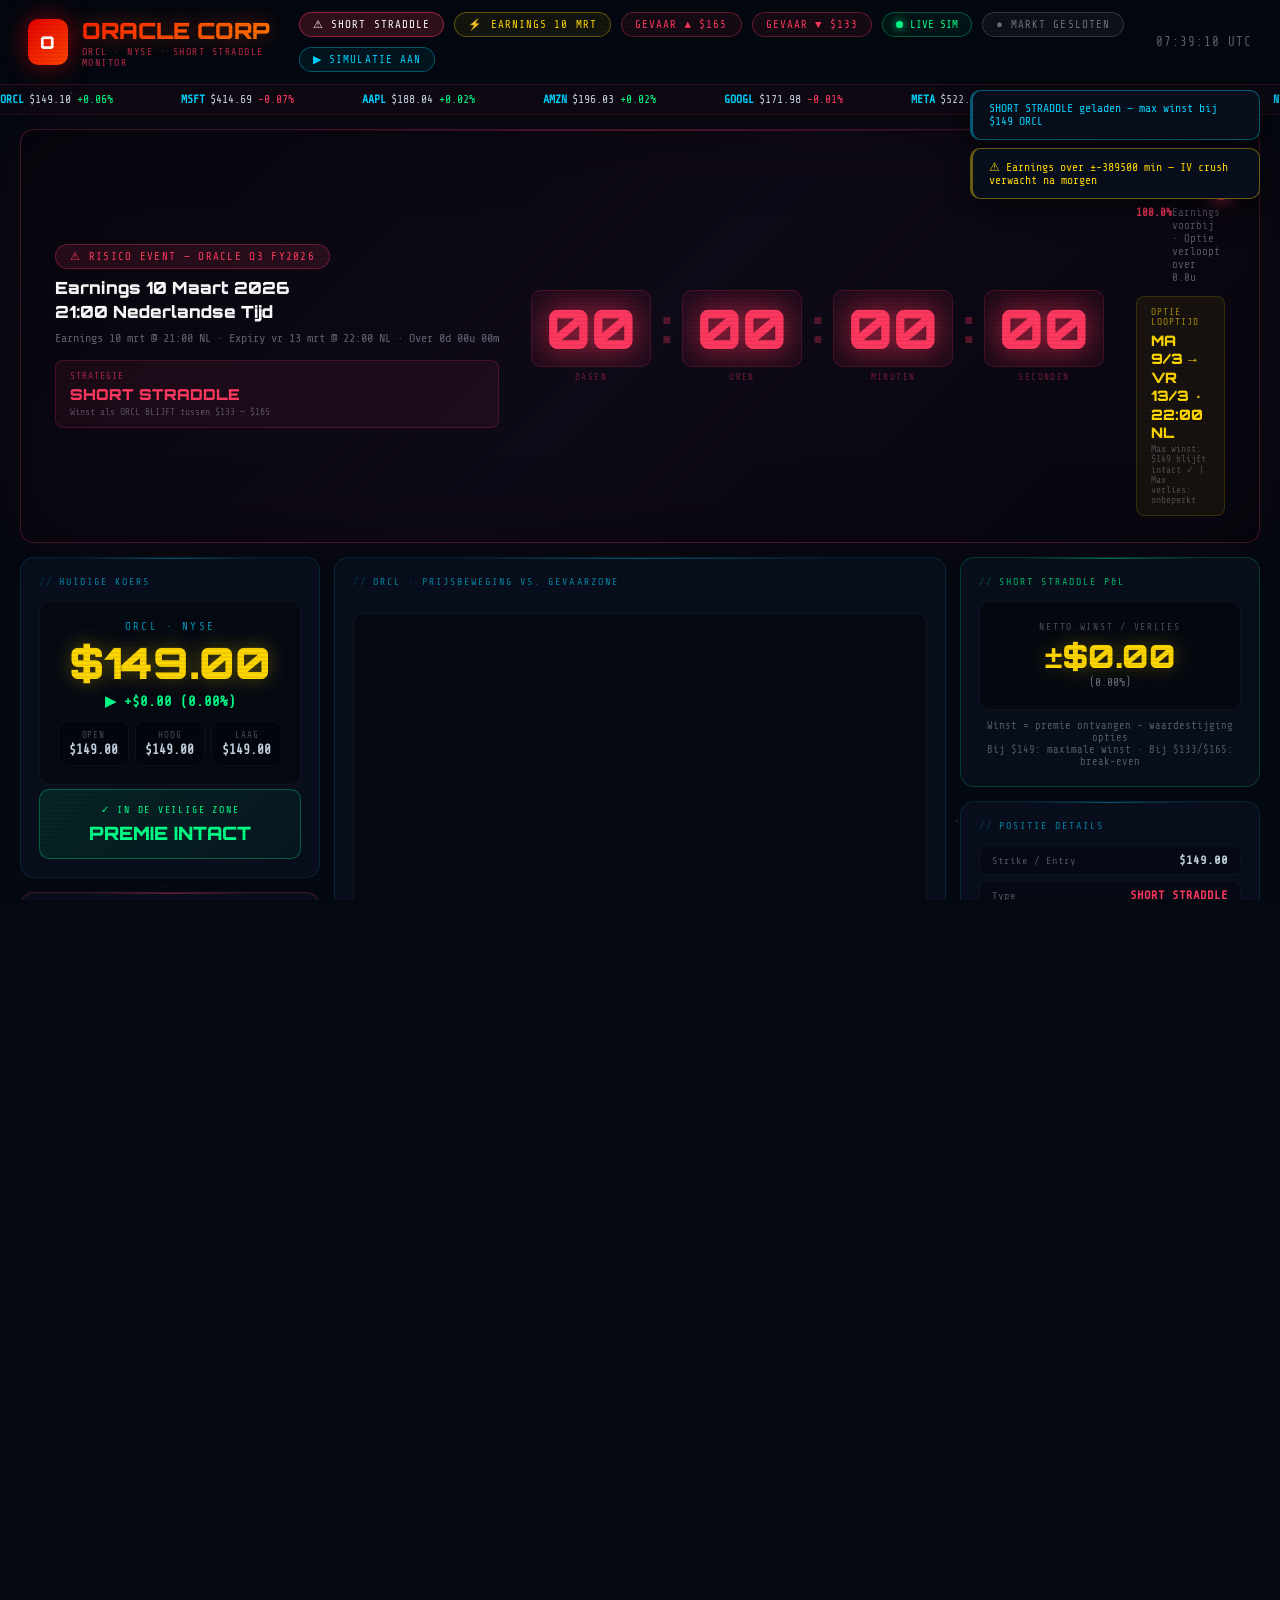
==== commit 55ab9d3c: "Smart cache: fetch only when needed, zero API calls on refresh - Cache stores trading date ('YYYY-MM" ====
--- a/index.html
+++ b/index.html
@@ -1180,17 +1180,56 @@
   return null;
 }
 
-// Laad gecachede prijs direct bij opstarten
-try {
-  const cached = JSON.parse(localStorage.getItem('orcl_price_cache') || 'null');
-  if (cached?.ORCL?.p) {
-    price = cached.ORCL.p;
-    const ageH = (Date.now() - (cached._ts || 0)) / 3600000;
-    const src = document.getElementById('priceSource');
-    if (src) { src.className = 'pill p-gray'; src.textContent = '● CACHED · ' + Math.round(ageH) + 'u oud'; }
-    updateDisplay();
-  }
-} catch(e) {}
+/* ── CACHE HELPERS ───────────────────────────────── */
+function isMarketOpen() {
+  const now = new Date();
+  const day = now.getUTCDay();
+  if (day === 0 || day === 6) return false;
+  const mins = now.getUTCHours() * 60 + now.getUTCMinutes();
+  return mins >= 930 && mins < 1260;
+}
+
+function lastTradingDateStr() {
+  const d = new Date();
+  while (d.getUTCDay() === 0 || d.getUTCDay() === 6) d.setUTCDate(d.getUTCDate() - 1);
+  if (!isMarketOpen()) {
+    const mins = d.getUTCHours() * 60 + d.getUTCMinutes();
+    if (mins < 930) {
+      d.setUTCDate(d.getUTCDate() - 1);
+      while (d.getUTCDay() === 0 || d.getUTCDay() === 6) d.setUTCDate(d.getUTCDate() - 1);
+    }
+  }
+  return d.toISOString().slice(0, 10);
+}
+
+function loadCache() {
+  try { return JSON.parse(localStorage.getItem('orcl_price_cache') || 'null'); } catch(e) { return null; }
+}
+
+function applyCache(cached, label) {
+  if (!cached?.ORCL?.p) return false;
+  price = cached.ORCL.p;
+  if (tapePx && cached) {
+    tapePx.forEach(t => { if (cached[t.s]) { t.p = cached[t.s].p; t.b = cached[t.s].pc || t.p; } });
+  }
+  const src = document.getElementById('priceSource');
+  if (src) { src.className = 'pill p-gray'; src.textContent = label; }
+  updateDisplay();
+  return true;
+}
+
+(function() {
+  const cached = loadCache();
+  if (!cached?.ORCL?.p) return;
+  const cacheDate = cached._date || '';
+  const tradingDate = lastTradingDateStr();
+  if (cacheDate === tradingDate) {
+    applyCache(cached, isMarketOpen() ? '● CACHED · laden…' : ('● SLOTKOERS ' + tradingDate.slice(5)));
+  } else {
+    const ageH = Math.round((Date.now() - (cached._ts || 0)) / 3600000);
+    applyCache(cached, '● OUD CACHE · ' + ageH + 'u');
+  }
+})();
 
 async function fetchLivePrice() {
   const symbols = 'ORCL,MSFT,AAPL,AMZN,GOOGL,META,TSLA,NVDA,SPY,QQQ,IBM,CRM';
@@ -1222,7 +1261,7 @@
         }
       }
     });
-    try { localStorage.setItem('orcl_price_cache', JSON.stringify({ ...cache, _ts: Date.now(), _state: marketState })); } catch(e) {}
+    try { localStorage.setItem('orcl_price_cache', JSON.stringify({ ...cache, _ts: Date.now(), _date: lastTradingDateStr(), _state: marketState })); } catch(e) {}
 
     const ts = new Date().toLocaleTimeString('nl-NL', {hour:'2-digit',minute:'2-digit',second:'2-digit'});
     const src = document.getElementById('priceSource');
@@ -1271,8 +1310,18 @@
     }
   }
 }
-fetchLivePrice();
-setInterval(fetchLivePrice, 15000);
+(function scheduleFetch() {
+  const cached = loadCache();
+  const cacheDate = cached?._date || '';
+  const tradingDate = lastTradingDateStr();
+
+  if (isMarketOpen()) {
+    fetchLivePrice();
+    setInterval(fetchLivePrice, 15000);
+  } else if (cacheDate !== tradingDate) {
+    fetchLivePrice();
+  }
+})();
 
 /* ── MAIN LOOP ───────────────────────────────────── */
 let simRunning = false;
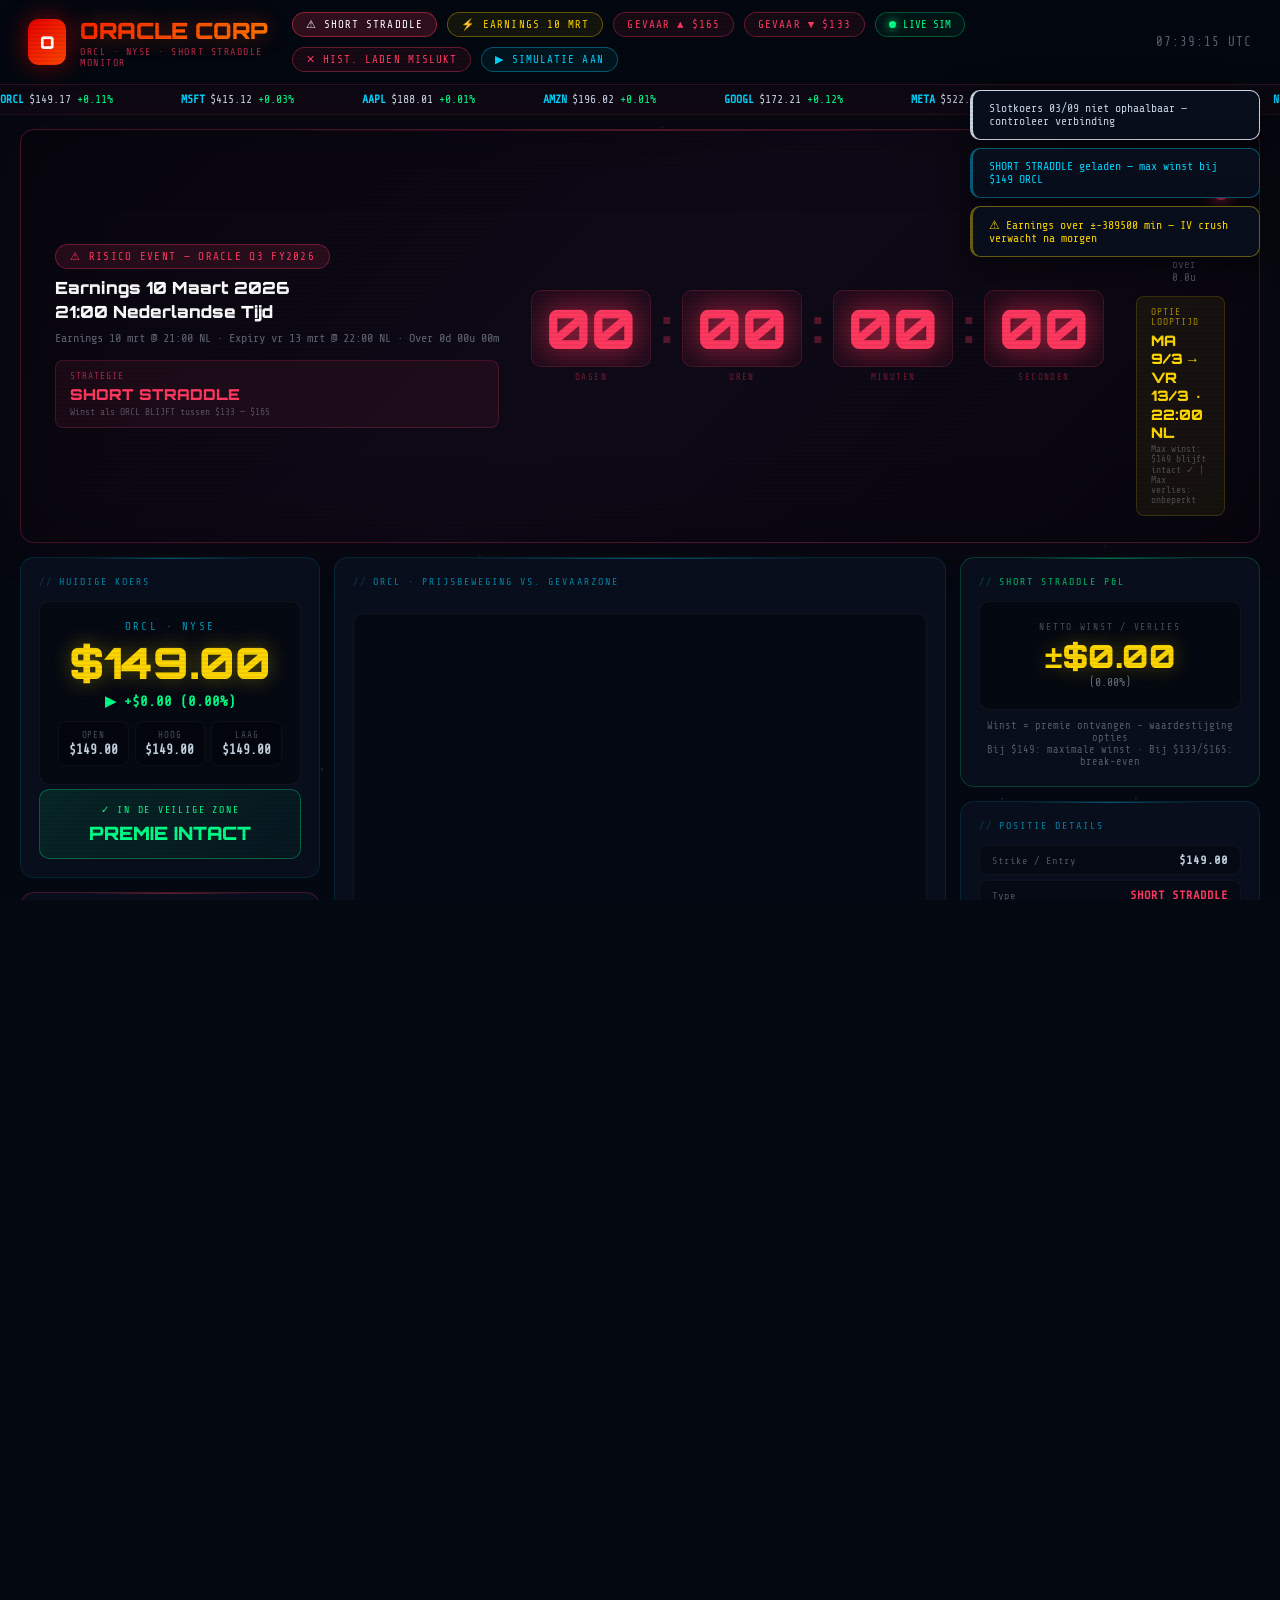
==== commit 70e3e51d: "Fix historical load: correct UTC times, clear error states - Fix isMarketOpen(): 810-1260 UTC (was w" ====
--- a/index.html
+++ b/index.html
@@ -1186,18 +1186,16 @@
   const day = now.getUTCDay();
   if (day === 0 || day === 6) return false;
   const mins = now.getUTCHours() * 60 + now.getUTCMinutes();
-  return mins >= 930 && mins < 1260;
+  return mins >= 810 && mins < 1260; // 13:30–21:00 UTC dekt EDT én EST
 }
 
 function lastTradingDateStr() {
   const d = new Date();
   while (d.getUTCDay() === 0 || d.getUTCDay() === 6) d.setUTCDate(d.getUTCDate() - 1);
-  if (!isMarketOpen()) {
-    const mins = d.getUTCHours() * 60 + d.getUTCMinutes();
-    if (mins < 930) {
-      d.setUTCDate(d.getUTCDate() - 1);
-      while (d.getUTCDay() === 0 || d.getUTCDay() === 6) d.setUTCDate(d.getUTCDate() - 1);
-    }
+  const mins = d.getUTCHours() * 60 + d.getUTCMinutes();
+  if (mins < 810) { // voor NYSE opening → vorige handelsdag
+    d.setUTCDate(d.getUTCDate() - 1);
+    while (d.getUTCDay() === 0 || d.getUTCDay() === 6) d.setUTCDate(d.getUTCDate() - 1);
   }
   return d.toISOString().slice(0, 10);
 }
@@ -1231,7 +1229,7 @@
   }
 })();
 
-async function fetchLivePrice() {
+async function fetchLivePrice(histMode = false) {
   const symbols = 'ORCL,MSFT,AAPL,AMZN,GOOGL,META,TSLA,NVDA,SPY,QQQ,IBM,CRM';
   const url = 'https://query1.finance.yahoo.com/v7/finance/quote?symbols=' + symbols +
               '&fields=regularMarketPrice,regularMarketDayHigh,regularMarketDayLow,regularMarketPreviousClose,marketState';
@@ -1287,26 +1285,14 @@
   } catch(e) {
     console.warn('Live price fetch mislukt:', e.message);
     const src = document.getElementById('priceSource');
-    if (src) {
-      const isWeekend = [0,6].includes(new Date().getDay());
-      const h = new Date().getUTCHours();
-      const marketsClosed = isWeekend || h < 13 || h >= 21;
-      try {
-        const cached = JSON.parse(localStorage.getItem('orcl_price_cache') || 'null');
-        if (cached?.ORCL?.p) {
-          price = cached.ORCL.p;
-          const ageH = Math.round((Date.now() - (cached._ts || 0)) / 3600000);
-          src.className = 'pill p-gray';
-          src.textContent = marketsClosed ? ('● SLOTKOERS · ' + ageH + 'u') : ('⚠ CACHED · ' + ageH + 'u');
-          updateDisplay();
-          return;
-        }
-      } catch(ce) {}
-      if (marketsClosed) {
-        src.className = 'pill p-gray'; src.textContent = '● MARKT GESLOTEN';
-      } else if (!liveDataOk) {
-        src.className = 'pill p-red'; src.textContent = '✕ GEEN DATA';
-      }
+    if (!src) return;
+    if (histMode) {
+      src.className = 'pill p-red'; src.textContent = '✕ HIST. LADEN MISLUKT';
+      notify('Slotkoers 03/09 niet ophaalbaar — controleer verbinding', 'error');
+    } else if (!isMarketOpen()) {
+      src.className = 'pill p-gray'; src.textContent = '✕ GEEN VERBINDING';
+    } else if (!liveDataOk) {
+      src.className = 'pill p-red'; src.textContent = '✕ GEEN DATA';
     }
   }
 }
@@ -1316,10 +1302,12 @@
   const tradingDate = lastTradingDateStr();
 
   if (isMarketOpen()) {
-    fetchLivePrice();
-    setInterval(fetchLivePrice, 15000);
+    fetchLivePrice(false);
+    setInterval(() => fetchLivePrice(false), 15000);
   } else if (cacheDate !== tradingDate) {
-    fetchLivePrice();
+    const src = document.getElementById('priceSource');
+    if (src) { src.className = 'pill p-blue'; src.textContent = '⏳ SLOTKOERS LADEN…'; }
+    fetchLivePrice(true);
   }
 })();
 
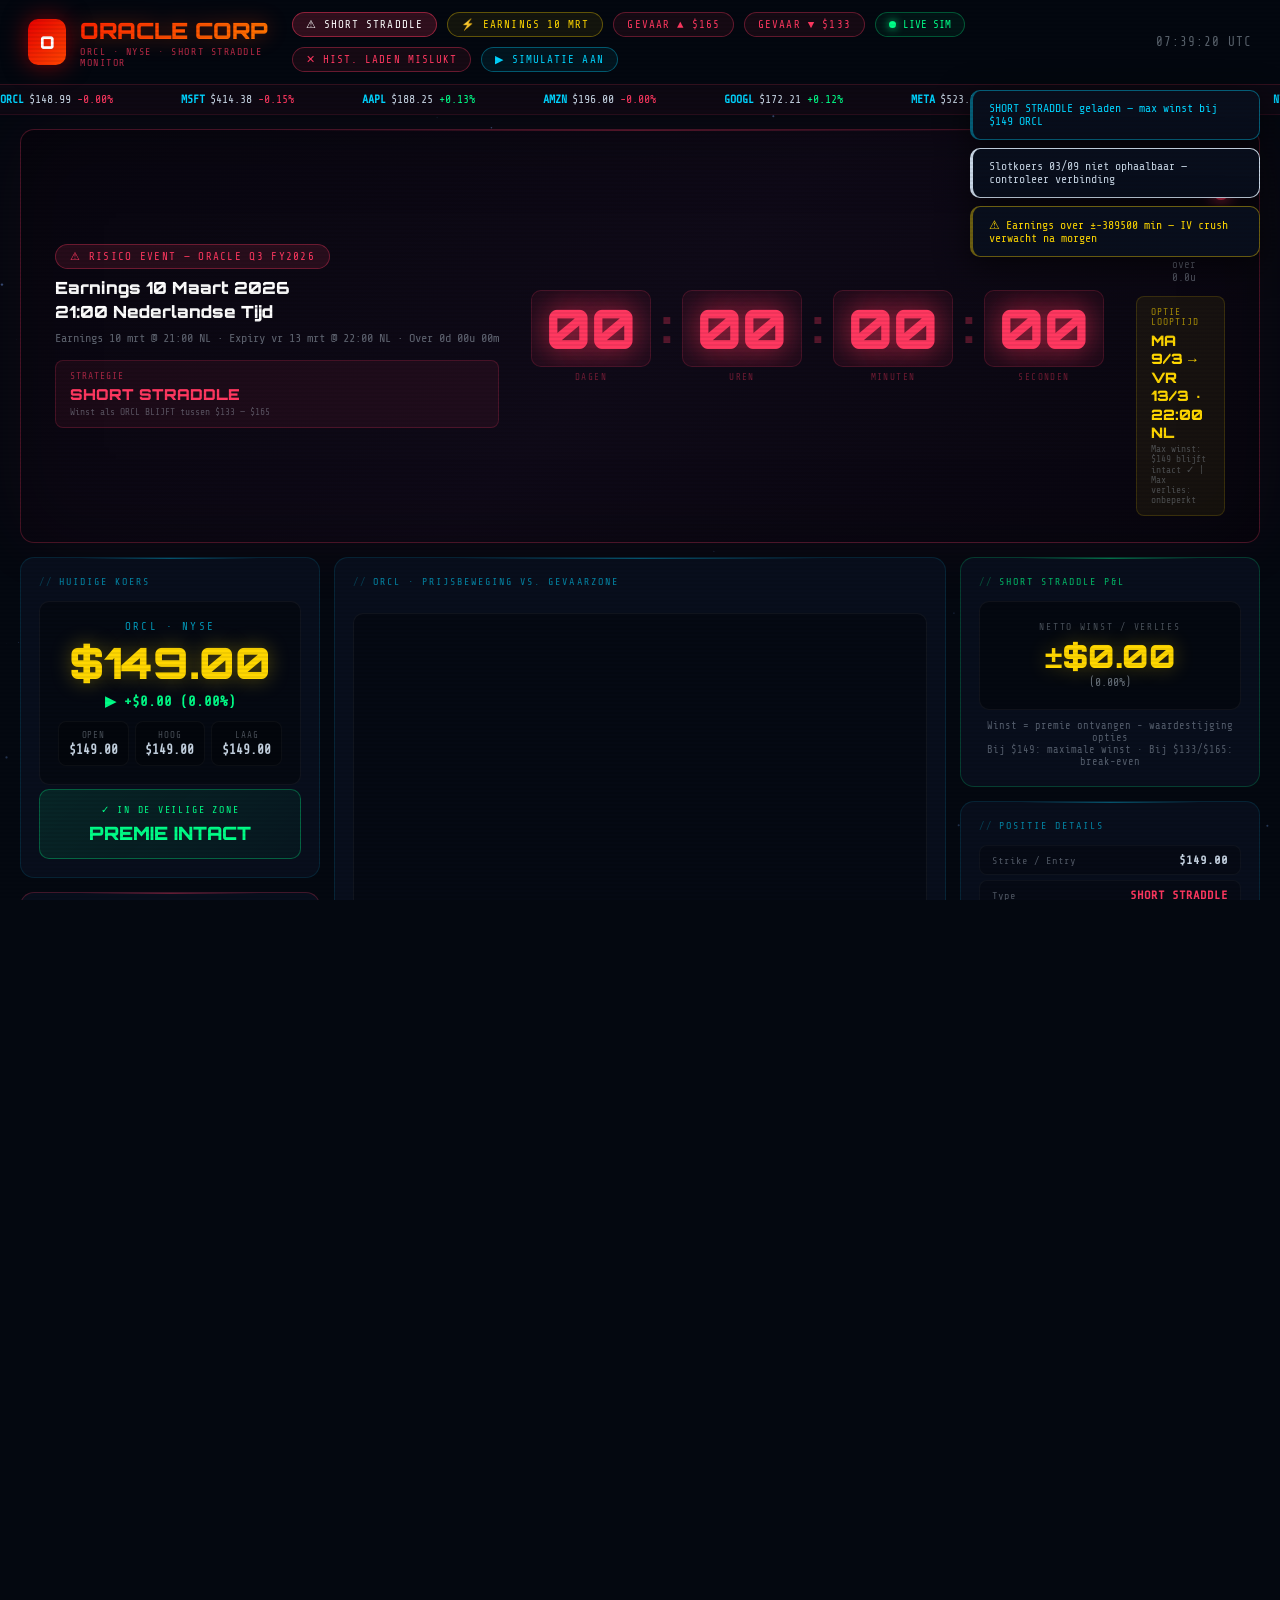
==== commit 51e53271: "Rebuild fetch: 5 proxies, v7+v8 endpoints, full console logging - Replace tryFetch with tryProxies()" ====
--- a/index.html
+++ b/index.html
@@ -1163,21 +1163,49 @@
 /* ── LIVE PRICE FETCH ────────────────────────────── */
 let liveDataOk = false;
 
-async function tryFetch(url) {
-  const proxies = [
-    u => 'https://corsproxy.io/?url=' + encodeURIComponent(u),
-    u => 'https://api.allorigins.win/raw?url=' + encodeURIComponent(u),
-    u => 'https://corsproxy.org/?url=' + encodeURIComponent(u),
-  ];
-  for (const mkProxy of proxies) {
+const PROXIES = [
+  u => 'https://corsproxy.io/?url='          + encodeURIComponent(u),
+  u => 'https://api.allorigins.win/raw?url=' + encodeURIComponent(u),
+  u => 'https://api.codetabs.com/v1/proxy?quest=' + encodeURIComponent(u),
+  u => 'https://thingproxy.freeboard.io/fetch/' + encodeURIComponent(u),
+  u => 'https://corsproxy.org/?url='         + encodeURIComponent(u),
+];
+
+async function tryProxies(url, validateFn) {
+  for (let i = 0; i < PROXIES.length; i++) {
+    const proxyUrl = PROXIES[i](url);
     try {
-      const res = await fetch(mkProxy(url), { signal: AbortSignal.timeout(8000) });
-      if (!res.ok) continue;
+      const res = await fetch(proxyUrl, { signal: AbortSignal.timeout(9000) });
+      if (!res.ok) { console.warn(`Proxy ${i+1} HTTP ${res.status}`); continue; }
       const data = await res.json();
-      if (data?.quoteResponse?.result?.length) return data;
-    } catch(e) { /* try next */ }
+      if (validateFn(data)) { console.log(`Proxy ${i+1} OK`); return data; }
+      console.warn(`Proxy ${i+1} invalid response`);
+    } catch(e) { console.warn(`Proxy ${i+1} error:`, e.message); }
   }
   return null;
+}
+
+async function fetchQuotes(symbols) {
+  const url = 'https://query2.finance.yahoo.com/v7/finance/quote?symbols=' + symbols +
+              '&fields=regularMarketPrice,regularMarketDayHigh,regularMarketDayLow,regularMarketPreviousClose,marketState';
+  return tryProxies(url, d => d?.quoteResponse?.result?.length > 0);
+}
+
+async function fetchChartORCL() {
+  const url = 'https://query2.finance.yahoo.com/v8/finance/chart/ORCL?interval=1d&range=5d&includePrePost=false';
+  const data = await tryProxies(url, d => d?.chart?.result?.length > 0);
+  if (!data) return null;
+  const meta = data.chart.result[0].meta;
+  return {
+    quoteResponse: { result: [{
+      symbol: 'ORCL',
+      regularMarketPrice: meta.regularMarketPrice,
+      regularMarketDayHigh: meta.regularMarketDayHigh || meta.regularMarketPrice,
+      regularMarketDayLow:  meta.regularMarketDayLow  || meta.regularMarketPrice,
+      regularMarketPreviousClose: meta.chartPreviousClose || meta.previousClose,
+      marketState: meta.marketState || 'CLOSED'
+    }]}
+  };
 }
 
 /* ── CACHE HELPERS ───────────────────────────────── */
@@ -1231,11 +1259,14 @@
 
 async function fetchLivePrice(histMode = false) {
   const symbols = 'ORCL,MSFT,AAPL,AMZN,GOOGL,META,TSLA,NVDA,SPY,QQQ,IBM,CRM';
-  const url = 'https://query1.finance.yahoo.com/v7/finance/quote?symbols=' + symbols +
-              '&fields=regularMarketPrice,regularMarketDayHigh,regularMarketDayLow,regularMarketPreviousClose,marketState';
   try {
-    const data = await tryFetch(url);
-    if (!data) throw new Error('All proxies failed');
+    console.log(histMode ? 'Historische slotkoers ophalen...' : 'Live koers ophalen...');
+    let data = await fetchQuotes(symbols);
+    if (!data) {
+      console.log('v7 quote mislukt, probeer v8 chart voor ORCL...');
+      data = await fetchChartORCL();
+    }
+    if (!data) throw new Error('Alle endpoints en proxies mislukt');
     const results = data.quoteResponse.result;
 
     const orclQ = results.find(q => q.symbol === 'ORCL');
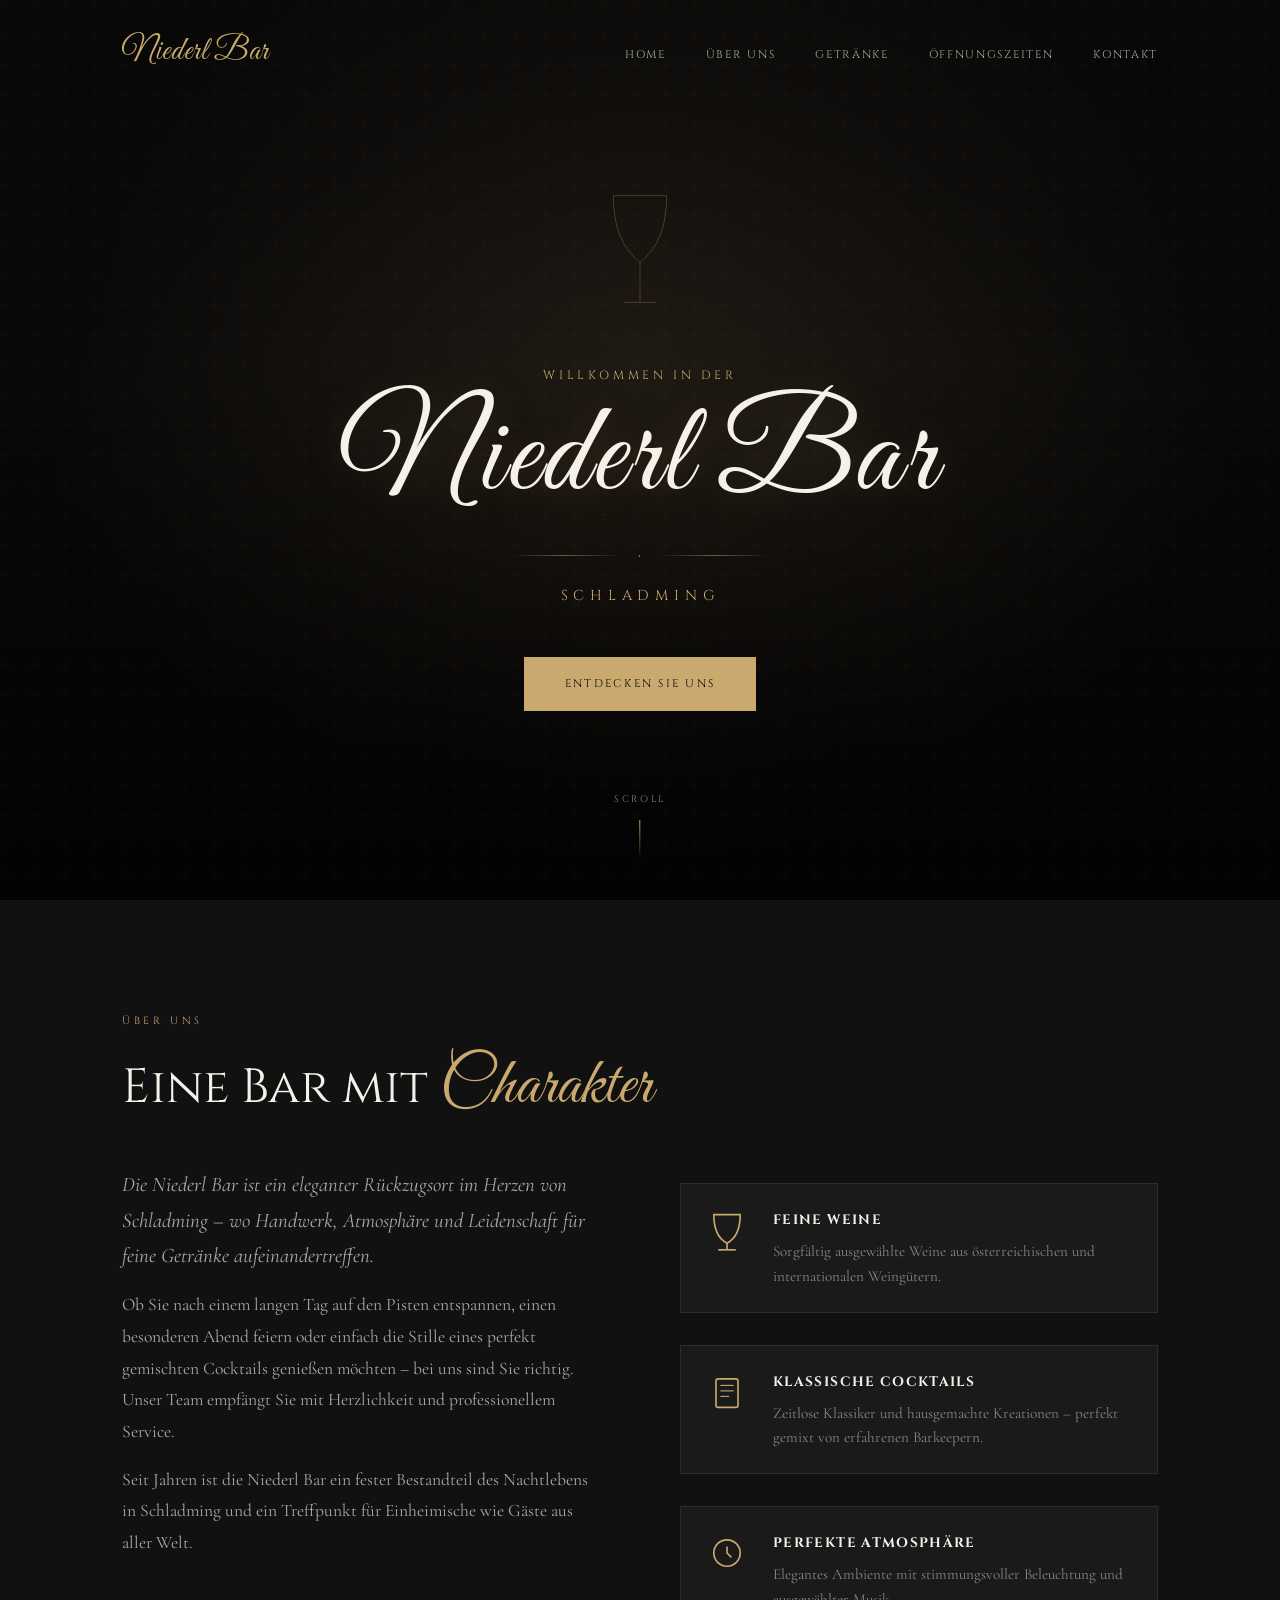
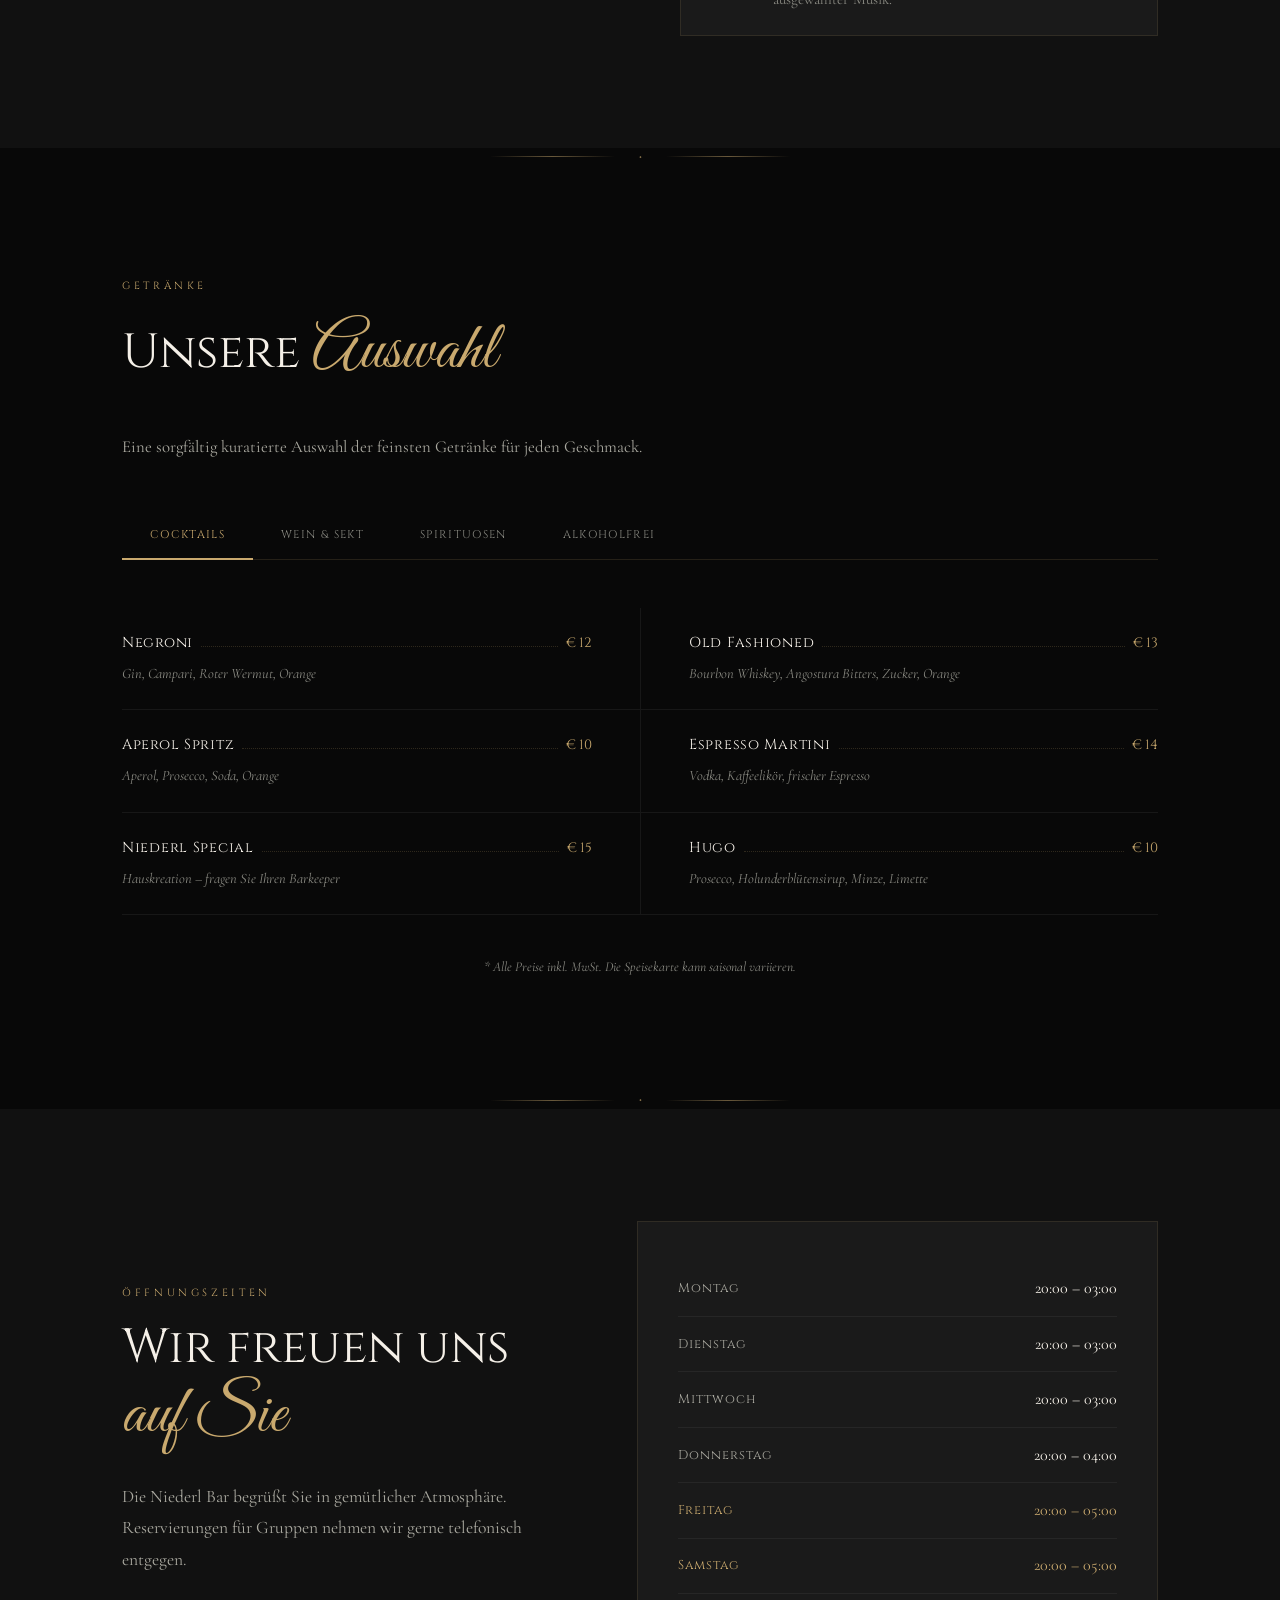
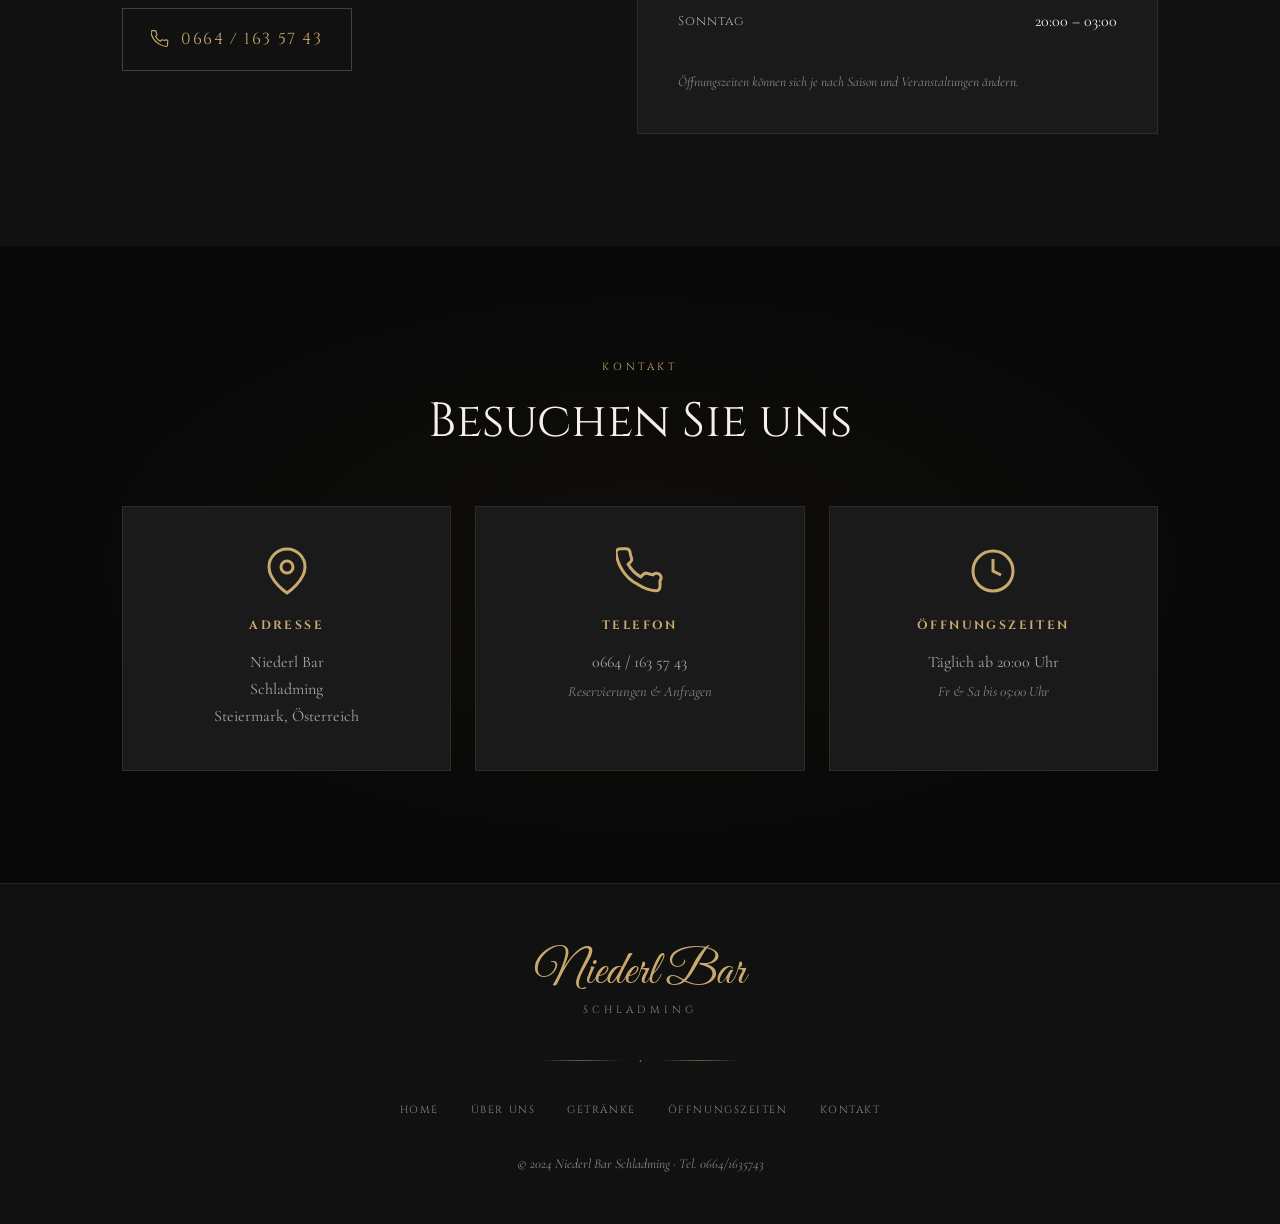
==== commit 0a63617d: "Add professional Niederl Bar website in brand house style Complete website for Niederl Bar Schladmin" ====
--- a/index.html
+++ b/index.html
@@ -1,1371 +1,464 @@
 <!DOCTYPE html>
-<html lang="nl">
+<html lang="de">
 <head>
   <meta charset="UTF-8" />
   <meta name="viewport" content="width=device-width, initial-scale=1.0" />
-  <title>ORCL Short Straddle — Earnings Dashboard</title>
-  <style>
-    @import url('https://fonts.googleapis.com/css2?family=Share+Tech+Mono&family=Orbitron:wght@400;700;900&family=Inter:wght@300;400;600;700&display=swap');
-
-    :root {
-      --green:  #00ff88;
-      --red:    #ff3860;
-      --gold:   #ffd700;
-      --blue:   #00d4ff;
-      --purple: #9b59ff;
-      --bg:     #040810;
-      --panel:  #080e1c;
-      --border: rgba(0,212,255,.12);
-      --text:   #c8d6e5;
-    }
-
-    *, *::before, *::after { box-sizing: border-box; margin: 0; padding: 0; }
-    html, body { height: 100%; background: var(--bg); color: var(--text); font-family: 'Inter', sans-serif; overflow-x: hidden; }
-
-    body::after {
-      content: ''; position: fixed; inset: 0; pointer-events: none; z-index: 9999;
-      background: repeating-linear-gradient(0deg, transparent, transparent 2px, rgba(0,0,0,.06) 2px, rgba(0,0,0,.06) 4px);
-    }
-
-    #stars { position: fixed; inset: 0; z-index: 0; pointer-events: none; }
-
-    /* ── HEADER ─────────────────────────────── */
-    header {
-      position: sticky; top: 0; z-index: 200;
-      display: flex; align-items: center; justify-content: space-between;
-      padding: 12px 28px; gap: 16px;
-      background: rgba(4,8,16,.97);
-      border-bottom: 1px solid rgba(255,56,96,.2);
-      backdrop-filter: blur(20px);
-    }
-
-    .logo-group { display: flex; align-items: center; gap: 14px; }
-
-    .orcl-badge {
-      width: 46px; height: 46px;
-      background: linear-gradient(135deg, #e60000, #ff4500);
-      border-radius: 10px; display: flex; align-items: center; justify-content: center;
-      font-family: 'Orbitron', monospace; font-size: 1.1rem; font-weight: 900; color: #fff;
-      box-shadow: 0 0 24px rgba(230,0,0,.55);
-    }
-
-    .logo-name {
-      font-family: 'Orbitron', monospace; font-size: 1.4rem; font-weight: 900;
-      background: linear-gradient(135deg, #ff2200, #ff7a00);
-      -webkit-background-clip: text; -webkit-text-fill-color: transparent; background-clip: text;
-      filter: drop-shadow(0 0 10px rgba(255,60,0,.4));
-    }
-    .logo-sub { font-family: 'Share Tech Mono', monospace; font-size: .63rem; color: rgba(255,56,96,.7); letter-spacing: .15em; text-transform: uppercase; margin-top: 2px; }
-
-    .header-pills { display: flex; align-items: center; gap: 10px; flex-wrap: wrap; }
-    .pill {
-      padding: 5px 13px; border-radius: 99px;
-      font-family: 'Share Tech Mono', monospace; font-size: .68rem; letter-spacing: .1em; border: 1px solid;
-    }
-    .p-red    { color:var(--red);   border-color:rgba(255,56,96,.35);  background:rgba(255,56,96,.08); }
-    .p-gold   { color:var(--gold);  border-color:rgba(255,215,0,.35);  background:rgba(255,215,0,.07); }
-    .p-green  { color:var(--green); border-color:rgba(0,255,136,.3);   background:rgba(0,255,136,.06); }
-    .p-blue   { color:var(--blue);  border-color:rgba(0,212,255,.3);   background:rgba(0,212,255,.06); }
-    .p-gray   { color:rgba(200,214,229,.5); border-color:rgba(200,214,229,.2); background:rgba(200,214,229,.05); }
-    .p-alert  { color:#fff; border-color:rgba(255,56,96,.5); background:rgba(255,56,96,.18);
-                animation: pill-pulse 1.8s ease-in-out infinite; }
-    @keyframes pill-pulse { 0%,100%{box-shadow:0 0 0 0 rgba(255,56,96,.4)} 50%{box-shadow:0 0 0 6px rgba(255,56,96,0)} }
-
-    .live-pill { display:flex; align-items:center; gap:7px; padding:5px 13px; border-radius:99px; font-family:'Share Tech Mono',monospace; font-size:.68rem; color:var(--green); border:1px solid rgba(0,255,136,.3); background:rgba(0,255,136,.06); }
-    .live-dot { width:7px; height:7px; border-radius:50%; background:var(--green); box-shadow:0 0 8px var(--green); animation:blink 1.1s ease-in-out infinite; }
-    @keyframes blink { 0%,100%{opacity:1}50%{opacity:.2} }
-    .sim-btn { cursor:pointer; padding:5px 13px; border-radius:99px; font-family:'Share Tech Mono',monospace; font-size:.68rem; letter-spacing:.1em; border:1px solid rgba(0,212,255,.35); background:rgba(0,212,255,.07); color:var(--blue); transition:all .2s; user-select:none; }
-    .sim-btn:hover { background:rgba(0,212,255,.18); border-color:rgba(0,212,255,.6); }
-    .sim-btn.active { color:var(--gold); border-color:rgba(255,215,0,.5); background:rgba(255,215,0,.1); }
-
-    .header-clock { font-family:'Share Tech Mono',monospace; font-size:.78rem; color:rgba(200,214,229,.45); letter-spacing:.08em; margin-left:auto; white-space:nowrap; }
-
-    /* ── TAPE ─────────────────────────────── */
-    .tape { overflow:hidden; height:30px; background:rgba(255,56,96,.03); border-bottom:1px solid rgba(255,56,96,.1); display:flex; align-items:center; position:relative; z-index:100; }
-    .tape-track { display:flex; gap:40px; white-space:nowrap; font-family:'Share Tech Mono',monospace; font-size:.72rem; animation:scroll-tape 35s linear infinite; }
-    @keyframes scroll-tape { from{transform:translateX(0)} to{transform:translateX(-50%)} }
-    .ts { color:var(--blue); font-weight:700; margin-right:5px; }
-    .tu { color:var(--green); } .td { color:var(--red); }
-
-    /* ── MAIN LAYOUT ─────────────────────── */
-    main {
-      position: relative; z-index: 10;
-      display: grid;
-      grid-template-columns: 300px 1fr 300px;
-      gap: 14px; padding: 14px 20px;
-      min-height: calc(100vh - 109px);
-    }
-
-    /* ── PANEL ──────────────────────────── */
-    .panel { background:var(--panel); border:1px solid var(--border); border-radius:14px; padding:18px; position:relative; overflow:hidden; }
-    .panel::before { content:''; position:absolute; top:0; left:20%; right:20%; height:1px; background:linear-gradient(90deg,transparent,rgba(0,212,255,.35),transparent); }
-    .panel.danger-panel { border-color:rgba(255,56,96,.25); }
-    .panel.danger-panel::before { background:linear-gradient(90deg,transparent,rgba(255,56,96,.4),transparent); }
-    .panel.safe-panel  { border-color:rgba(0,255,136,.2); }
-    .panel.safe-panel::before  { background:linear-gradient(90deg,transparent,rgba(0,255,136,.4),transparent); }
-
-    .ptitle { font-family:'Share Tech Mono',monospace; font-size:.63rem; letter-spacing:.2em; text-transform:uppercase; color:rgba(0,212,255,.6); margin-bottom:14px; display:flex; align-items:center; gap:6px; }
-    .ptitle::before { content:'//'; opacity:.4; }
-    .ptitle.danger { color:rgba(255,56,96,.7); }
-    .ptitle.safe   { color:rgba(0,255,136,.7); }
-
-    /* ── EARNINGS HERO ────────────────── */
-    .hero {
-      grid-column: 1 / -1;
-      background: linear-gradient(135deg, #08060f 0%, #0f0a18 50%, #08060f 100%);
-      border-color: rgba(255,56,96,.25);
-      padding: 26px 34px;
-      display: flex; align-items: center; gap: 32px;
-      box-shadow: 0 0 80px rgba(255,56,96,.05), inset 0 0 80px rgba(0,0,0,.3);
-    }
-    .hero::before { background:linear-gradient(90deg,transparent,rgba(255,56,96,.3),transparent); }
-
-    .hero-info { display:flex; flex-direction:column; gap:7px; min-width:230px; }
-    .hero-badge {
-      display:inline-flex; align-items:center; gap:8px; width:fit-content;
-      padding:5px 14px; border-radius:99px;
-      background:rgba(255,56,96,.12); border:1px solid rgba(255,56,96,.35);
-      font-family:'Share Tech Mono',monospace; font-size:.68rem; color:var(--red); letter-spacing:.12em; text-transform:uppercase;
-    }
-    .hero-title { font-family:'Orbitron',monospace; font-size:1.05rem; font-weight:900; color:#fff; line-height:1.4; }
-    .hero-date  { font-family:'Share Tech Mono',monospace; font-size:.75rem; color:rgba(200,214,229,.45); }
-
-    .strat-box {
-      margin-top:8px; padding:10px 14px; border-radius:8px;
-      background:rgba(255,56,96,.07); border:1px solid rgba(255,56,96,.2);
-    }
-    .strat-lbl { font-family:'Share Tech Mono',monospace; font-size:.6rem; color:rgba(255,56,96,.6); letter-spacing:.1em; margin-bottom:4px; }
-    .strat-val { font-family:'Orbitron',monospace; font-size:.95rem; font-weight:900; color:var(--red); }
-    .strat-sub { font-family:'Share Tech Mono',monospace; font-size:.6rem; color:rgba(200,214,229,.35); margin-top:3px; }
-
-    /* countdown */
-    .cd-wrap { display:flex; align-items:center; gap:10px; }
-    .cd-unit { display:flex; flex-direction:column; align-items:center; gap:5px; }
-    .cd-box {
-      font-family:'Orbitron',monospace; font-size:3.4rem; font-weight:900;
-      color:var(--red); min-width:92px; text-align:center; line-height:1;
-      background:rgba(255,56,96,.05); border:1px solid rgba(255,56,96,.2); border-radius:10px; padding:10px 14px;
-      text-shadow:0 0 30px rgba(255,56,96,.7), 0 0 60px rgba(255,56,96,.3);
-      position:relative; overflow:hidden;
-    }
-    .cd-box::after { content:''; position:absolute; top:0; left:-120%; width:60%; height:100%; background:linear-gradient(90deg,transparent,rgba(255,56,96,.08),transparent); animation:sweep 3s ease-in-out infinite; }
-    @keyframes sweep { 0%{left:-120%}100%{left:200%} }
-    .cd-box.flip { animation:numflip .25s ease; }
-    @keyframes numflip { 0%{transform:scaleY(1)} 50%{transform:scaleY(.88);filter:brightness(1.5)} 100%{transform:scaleY(1)} }
-    .cd-lbl { font-family:'Share Tech Mono',monospace; font-size:.58rem; color:rgba(255,56,96,.4); letter-spacing:.15em; text-transform:uppercase; }
-    .cd-sep { font-family:'Orbitron',monospace; font-size:2.8rem; font-weight:900; color:rgba(255,56,96,.3); margin-bottom:20px; animation:blink-sep 1s step-end infinite; }
-    @keyframes blink-sep { 0%,100%{opacity:.3}50%{opacity:0} }
-
-    .cd-right { flex:1; display:flex; flex-direction:column; gap:10px; max-width:340px; }
-    .cd-prog-labels { display:flex; justify-content:space-between; font-family:'Share Tech Mono',monospace; font-size:.63rem; color:rgba(200,214,229,.4); }
-    .cd-bar-bg { height:8px; background:rgba(255,255,255,.05); border-radius:99px; border:1px solid rgba(255,255,255,.05); position:relative; }
-    .cd-bar-fill { height:100%; border-radius:99px; background:linear-gradient(90deg,#00d4ff,#ffd700,#ff3860); transition:width 1s linear; position:relative; }
-    .cd-bar-fill::after { content:''; position:absolute; right:-5px; top:50%; transform:translateY(-50%); width:16px; height:16px; border-radius:50%; background:var(--red); box-shadow:0 0 14px var(--red),0 0 30px rgba(255,56,96,.4); }
-    .cd-pct-row { display:flex; justify-content:space-between; font-family:'Share Tech Mono',monospace; font-size:.68rem; }
-    .cd-pct-v { color:var(--red); font-weight:700; }
-    .cd-rem   { color:rgba(200,214,229,.4); }
-
-    .risk-box {
-      margin-top:2px; padding:10px 14px; border-radius:8px;
-      background:rgba(255,215,0,.06); border:1px solid rgba(255,215,0,.15);
-    }
-    .risk-lbl { font-family:'Share Tech Mono',monospace; font-size:.6rem; color:rgba(255,215,0,.6); letter-spacing:.1em; margin-bottom:4px; }
-    .risk-val { font-family:'Orbitron',monospace; font-size:.9rem; font-weight:900; color:var(--gold); }
-    .risk-sub { font-family:'Share Tech Mono',monospace; font-size:.6rem; color:rgba(200,214,229,.3); margin-top:3px; }
-
-    /* ── LEFT ────────────────────────────── */
-    .left-col { display:flex; flex-direction:column; gap:14px; }
-
-    /* Price */
-    .price-card { text-align:center; padding:18px; background:rgba(0,0,0,.35); border-radius:10px; border:1px solid rgba(255,255,255,.05); margin-bottom:4px; }
-    .price-sym { font-family:'Share Tech Mono',monospace; font-size:.68rem; color:rgba(0,212,255,.7); letter-spacing:.2em; }
-    .price-num { font-family:'Orbitron',monospace; font-size:2.7rem; font-weight:900; line-height:1.1; margin:6px 0; transition:color .4s,text-shadow .4s; }
-    .price-num.up   { color:var(--green); text-shadow:0 0 30px rgba(0,255,136,.5); }
-    .price-num.dn   { color:var(--red);   text-shadow:0 0 30px rgba(255,56,96,.5); }
-    .price-num.flat { color:var(--gold);  text-shadow:0 0 20px rgba(255,215,0,.35); }
-    .price-chg { font-family:'Share Tech Mono',monospace; font-size:.88rem; font-weight:700; }
-    .price-chg.up{color:var(--green)} .price-chg.dn{color:var(--red)}
-
-    .ohlc { display:grid; grid-template-columns:1fr 1fr 1fr; gap:6px; margin-top:12px; }
-    .ohlc-item { background:rgba(0,0,0,.3); border-radius:8px; padding:8px 6px; text-align:center; border:1px solid rgba(255,255,255,.04); }
-    .ohlc-l { font-family:'Share Tech Mono',monospace; font-size:.57rem; color:rgba(200,214,229,.35); letter-spacing:.1em; }
-    .ohlc-v { font-family:'Share Tech Mono',monospace; font-size:.8rem; font-weight:700; color:var(--text); margin-top:3px; }
-
-    /* PROFIT ZONE INDICATOR */
-    .zone-indicator {
-      padding:14px; border-radius:10px; text-align:center;
-      transition:all .5s;
-      position:relative; overflow:hidden;
-    }
-    .zone-indicator.safe {
-      background:linear-gradient(135deg,rgba(0,255,136,.1),rgba(0,255,136,.04));
-      border:1px solid rgba(0,255,136,.3);
-    }
-    .zone-indicator.danger {
-      background:linear-gradient(135deg,rgba(255,56,96,.15),rgba(255,56,96,.05));
-      border:1px solid rgba(255,56,96,.4);
-      animation:danger-pulse 1.2s ease-in-out infinite;
-    }
-    @keyframes danger-pulse { 0%,100%{box-shadow:0 0 0 0 rgba(255,56,96,.3)} 50%{box-shadow:0 0 0 8px rgba(255,56,96,0)} }
-    .zone-indicator.warning {
-      background:linear-gradient(135deg,rgba(255,215,0,.1),rgba(255,215,0,.04));
-      border:1px solid rgba(255,215,0,.3);
-    }
-    .zi-label { font-family:'Share Tech Mono',monospace; font-size:.62rem; letter-spacing:.18em; text-transform:uppercase; margin-bottom:6px; }
-    .zone-indicator.safe    .zi-label { color:var(--green); }
-    .zone-indicator.danger  .zi-label { color:var(--red); }
-    .zone-indicator.warning .zi-label { color:var(--gold); }
-    .zi-val { font-family:'Orbitron',monospace; font-size:1.15rem; font-weight:900; }
-    .zone-indicator.safe    .zi-val { color:var(--green); }
-    .zone-indicator.danger  .zi-val { color:var(--red); }
-    .zone-indicator.warning .zi-val { color:var(--gold); }
-
-    /* DANGER LEVELS */
-    .danger-grid { display:flex; flex-direction:column; gap:8px; }
-    .dng-row {
-      display:flex; align-items:center; justify-content:space-between;
-      padding:12px 14px; border-radius:10px; border:1px solid; position:relative; overflow:hidden; transition:all .4s;
-    }
-    .dng-row.call-danger { background:rgba(255,56,96,.06); border-color:rgba(255,56,96,.25); }
-    .dng-row.put-danger  { background:rgba(255,56,96,.06); border-color:rgba(255,56,96,.25); }
-    .dng-row.breached { animation:breach-flash .5s ease 4; border-color:rgba(255,56,96,.8); background:rgba(255,56,96,.18); }
-    @keyframes breach-flash { 0%,100%{filter:brightness(1)}50%{filter:brightness(2)} }
-
-    .dng-left { display:flex; flex-direction:column; gap:3px; }
-    .dng-type { font-family:'Share Tech Mono',monospace; font-size:.6rem; letter-spacing:.13em; text-transform:uppercase; color:var(--red); }
-    .dng-px   { font-family:'Orbitron',monospace; font-size:1.25rem; font-weight:900; color:var(--red); text-shadow:0 0 16px rgba(255,56,96,.5); }
-    .dng-right { text-align:right; }
-    .dng-dist  { font-family:'Share Tech Mono',monospace; font-size:.7rem; opacity:.6; }
-    .dng-status { display:inline-block; margin-top:4px; padding:2px 9px; border-radius:99px; font-family:'Share Tech Mono',monospace; font-size:.6rem; font-weight:700; background:rgba(255,56,96,.15); color:var(--red); }
-
-    /* ── CENTER ──────────────────────────── */
-    .center-col { display:flex; flex-direction:column; gap:14px; }
-    .chart-wrap { flex:1; background:rgba(0,0,0,.3); border-radius:10px; border:1px solid rgba(255,255,255,.05); overflow:hidden; min-height:280px; position:relative; }
-
-    /* Position thermometer */
-    .thermo-wrap { position:relative; }
-    .thermo-bar {
-      height:52px; border-radius:10px; position:relative; overflow:hidden;
-      /* gradient: red | orange | GREEN (safe zone) | orange | red */
-      background: linear-gradient(90deg,
-        rgba(255,56,96,.5)  0%,
-        rgba(255,56,96,.2)  18%,
-        rgba(255,215,0,.15) 28%,
-        rgba(0,255,136,.2)  38%,
-        rgba(0,255,136,.3)  50%,
-        rgba(0,255,136,.2)  62%,
-        rgba(255,215,0,.15) 72%,
-        rgba(255,56,96,.2)  82%,
-        rgba(255,56,96,.5)  100%
-      );
-      border:1px solid rgba(255,255,255,.07);
-    }
-    .thermo-labels {
-      position:absolute; inset:0;
-      display:flex; align-items:center; justify-content:space-between;
-      padding:0 12px;
-      font-family:'Share Tech Mono',monospace; font-size:.68rem;
-      pointer-events:none;
-    }
-    .tl-danger { color:rgba(255,56,96,.9); font-weight:700; }
-    .tl-safe   { color:rgba(0,255,136,.9); font-weight:700; }
-    .thermo-needle {
-      position:absolute; top:4px; bottom:4px; width:3px; border-radius:99px;
-      background:#fff; box-shadow:0 0 12px #fff, 0 0 4px rgba(255,255,255,.8);
-      transition:left .7s cubic-bezier(.4,0,.2,1);
-    }
-    .thermo-price-tag {
-      position:absolute; top:-22px; transform:translateX(-50%);
-      font-family:'Share Tech Mono',monospace; font-size:.65rem;
-      color:#fff; white-space:nowrap;
-      transition:left .7s cubic-bezier(.4,0,.2,1);
-    }
-
-    /* Estimates */
-    .est-grid { display:grid; grid-template-columns:1fr 1fr; gap:10px; }
-    .est-card { padding:12px; background:rgba(0,0,0,.3); border-radius:10px; border:1px solid rgba(255,255,255,.05); text-align:center; }
-    .est-l { font-family:'Share Tech Mono',monospace; font-size:.6rem; color:rgba(200,214,229,.35); letter-spacing:.1em; margin-bottom:5px; }
-    .est-v { font-family:'Orbitron',monospace; font-size:1.1rem; font-weight:900; color:var(--gold); }
-    .est-s { font-family:'Share Tech Mono',monospace; font-size:.6rem; color:rgba(200,214,229,.3); margin-top:3px; }
-
-    /* ── RIGHT ───────────────────────────── */
-    .right-col { display:flex; flex-direction:column; gap:14px; }
-
-    /* P&L */
-    .pnl-big { text-align:center; padding:20px; background:rgba(0,0,0,.4); border-radius:10px; border:1px solid rgba(255,255,255,.05); }
-    .pnl-lbl { font-family:'Share Tech Mono',monospace; font-size:.6rem; color:rgba(200,214,229,.35); letter-spacing:.18em; text-transform:uppercase; }
-    .pnl-v { font-family:'Orbitron',monospace; font-size:2rem; font-weight:900; margin:8px 0 4px; line-height:1; transition:all .5s; }
-    .pnl-v.profit { color:var(--green); text-shadow:0 0 30px rgba(0,255,136,.6); }
-    .pnl-v.loss   { color:var(--red);   text-shadow:0 0 30px rgba(255,56,96,.6); }
-    .pnl-v.flat   { color:var(--gold);  text-shadow:0 0 20px rgba(255,215,0,.3); }
-    .pnl-s { font-family:'Share Tech Mono',monospace; font-size:.72rem; opacity:.5; }
-
-    /* detail table */
-    .dt { display:flex; flex-direction:column; gap:5px; }
-    .dr { display:flex; justify-content:space-between; align-items:center; padding:7px 12px; background:rgba(0,0,0,.25); border-radius:8px; border:1px solid rgba(255,255,255,.04); }
-    .dr-k { font-family:'Share Tech Mono',monospace; font-size:.64rem; color:rgba(200,214,229,.38); }
-    .dr-v { font-family:'Share Tech Mono',monospace; font-size:.76rem; font-weight:700; color:var(--text); }
-
-    /* Gauge */
-    .gauge-wrap { display:flex; align-items:center; justify-content:center; padding:8px 0; }
-
-    /* IV */
-    .vol-row { display:flex; flex-direction:column; gap:5px; }
-    .vol-header { display:flex; justify-content:space-between; font-family:'Share Tech Mono',monospace; font-size:.63rem; color:rgba(200,214,229,.38); }
-    .vol-track { height:6px; background:rgba(255,255,255,.05); border-radius:99px; overflow:hidden; }
-    .vol-fill  { height:100%; border-radius:99px; background:linear-gradient(90deg,#00d4ff,#9b59ff); box-shadow:0 0 8px var(--purple); transition:width .6s; }
-
-    /* payoff (inverted) */
-    .payoff-wrap { background:rgba(0,0,0,.3); border-radius:10px; border:1px solid rgba(255,255,255,.05); overflow:hidden; height:160px; }
-
-    /* ── NOTIFS ──────────────────────────── */
-    #notifs { position:fixed; top:90px; right:20px; z-index:9000; display:flex; flex-direction:column; gap:8px; pointer-events:none; max-width:290px; }
-    .notif { padding:11px 16px; border-radius:10px; border:1px solid; border-left-width:3px; background:var(--panel); font-family:'Share Tech Mono',monospace; font-size:.72rem; box-shadow:0 8px 32px rgba(0,0,0,.6); animation:ni .3s ease; }
-    @keyframes ni { from{opacity:0;transform:translateX(20px)} to{opacity:1;transform:none} }
-    .notif.info    { border-color:rgba(0,212,255,.4);  color:var(--blue); }
-    .notif.success { border-color:rgba(0,255,136,.4);  color:var(--green); }
-    .notif.danger  { border-color:rgba(255,56,96,.4);  color:var(--red); }
-    .notif.warning { border-color:rgba(255,215,0,.4);  color:var(--gold); }
-
-    /* ── FLASH ───────────────────────────── */
-    #flash { position:fixed; inset:0; pointer-events:none; z-index:9998; opacity:0; }
-    #flash.go { animation:fl .7s ease forwards; }
-    @keyframes fl { 0%{opacity:0}25%{opacity:1}100%{opacity:0} }
-
-    /* ── RESPONSIVE ──────────────────────── */
-    @media(max-width:1100px) {
-      main { grid-template-columns:1fr 1fr; }
-      .hero { flex-wrap:wrap; }
-      .left-col  { grid-column:1; }
-      .center-col{ grid-column:2; }
-      .right-col { grid-column:1/-1; }
-    }
-    @media(max-width:720px) {
-      /* Layout */
-      main { grid-template-columns:1fr; padding:10px; gap:10px; min-height:unset; }
-
-      /* Header */
-      header { padding:10px 14px; flex-wrap:wrap; gap:8px; }
-      .logo-name { font-size:1rem; }
-      .logo-sub { display:none; }
-      .orcl-badge { width:36px; height:36px; font-size:.85rem; }
-      .header-pills { gap:5px; order:3; width:100%; }
-      .pill { font-size:.58rem; padding:3px 8px; }
-      .p-alert { display:none; }
-      .header-clock { font-size:.65rem; }
-
-      /* Hero */
-      .hero { flex-direction:column; gap:14px; padding:14px 16px; }
-      .hero-info { min-width:unset; width:100%; }
-      .cd-wrap { flex-wrap:wrap; justify-content:center; gap:6px; }
-      .cd-box { font-size:2rem; min-width:60px; padding:8px 10px; }
-      .cd-sep { font-size:2rem; margin-bottom:12px; }
-      .cd-right { max-width:100%; width:100%; }
-      .cd-prog-labels, .cd-pct-row { font-size:.6rem; }
-
-      /* Panels */
-      .panel { padding:14px; border-radius:10px; }
-
-      /* Price card */
-      .price-num { font-size:2rem; }
-      .price-card { padding:14px; }
-      .ohlc-v { font-size:.75rem; }
-
-      /* PnL */
-      .pnl-big { padding:14px; }
-      .pnl-v { font-size:1.5rem; }
-
-      /* Danger grid */
-      .dng-px { font-size:1rem; }
-
-      /* Estimate grid */
-      .est-grid { grid-template-columns:1fr 1fr; }
-
-      /* Notifications */
-      #notifs { right:10px; left:10px; max-width:unset; top:auto; bottom:80px; }
-
-      /* Tape */
-      .tape-track { font-size:.65rem; }
-    }
-
-    @media(max-width:400px) {
-      .cd-box { font-size:1.7rem; min-width:52px; padding:7px 8px; }
-      .cd-sep { font-size:1.7rem; }
-      .price-num { font-size:1.7rem; }
-      .pnl-v { font-size:1.3rem; }
-      .pill { font-size:.55rem; padding:3px 6px; }
-    }
-  </style>
+  <title>Niederl Bar – Schladming</title>
+  <link rel="stylesheet" href="styles.css" />
+  <link rel="preconnect" href="https://fonts.googleapis.com" />
+  <link href="https://fonts.googleapis.com/css2?family=Great+Vibes&family=Cormorant+Garamond:ital,wght@0,300;0,400;0,600;1,300;1,400&family=Cinzel:wght@400;600&display=swap" rel="stylesheet" />
 </head>
 <body>
 
-<canvas id="stars"></canvas>
-<div id="flash"></div>
-<div id="notifs"></div>
-
-<!-- HEADER -->
-<header>
-  <div class="logo-group">
-    <div class="orcl-badge">O</div>
-    <div>
-      <div class="logo-name">ORACLE CORP</div>
-      <div class="logo-sub">ORCL · NYSE · SHORT STRADDLE MONITOR</div>
+  <!-- NAVIGATION -->
+  <nav class="navbar" id="navbar">
+    <div class="nav-container">
+      <a href="#home" class="nav-logo">
+        <span class="nav-logo-script">Niederl Bar</span>
+      </a>
+      <button class="nav-toggle" id="nav-toggle" aria-label="Menu öffnen">
+        <span></span><span></span><span></span>
+      </button>
+      <ul class="nav-links" id="nav-links">
+        <li><a href="#home" class="nav-link">Home</a></li>
+        <li><a href="#about" class="nav-link">Über uns</a></li>
+        <li><a href="#menu" class="nav-link">Getränke</a></li>
+        <li><a href="#opening" class="nav-link">Öffnungszeiten</a></li>
+        <li><a href="#contact" class="nav-link">Kontakt</a></li>
+      </ul>
+    </div>
+  </nav>
+
+  <!-- HERO -->
+  <section class="hero" id="home">
+    <div class="hero-overlay"></div>
+    <div class="hero-content">
+      <div class="hero-wineglass">
+        <svg viewBox="0 0 120 200" fill="none" xmlns="http://www.w3.org/2000/svg" class="wineglass-svg">
+          <path d="M20 10 Q20 80 60 110 Q100 80 100 10 Z" stroke="rgba(201,169,110,0.4)" stroke-width="1.5" fill="none"/>
+          <line x1="60" y1="110" x2="60" y2="170" stroke="rgba(201,169,110,0.4)" stroke-width="1.5"/>
+          <line x1="35" y1="170" x2="85" y2="170" stroke="rgba(201,169,110,0.4)" stroke-width="1.5"/>
+        </svg>
+      </div>
+      <p class="hero-tagline">Willkommen in der</p>
+      <h1 class="hero-title">Niederl Bar</h1>
+      <div class="hero-divider">
+        <span class="divider-line"></span>
+        <span class="divider-diamond">◆</span>
+        <span class="divider-line"></span>
+      </div>
+      <p class="hero-location">SCHLADMING</p>
+      <a href="#about" class="hero-cta">Entdecken Sie uns</a>
+    </div>
+    <div class="hero-scroll">
+      <span class="scroll-text">SCROLL</span>
+      <div class="scroll-line"></div>
+    </div>
+  </section>
+
+  <!-- ABOUT -->
+  <section class="about" id="about">
+    <div class="container">
+      <div class="section-label">Über uns</div>
+      <h2 class="section-title">Eine Bar mit <em>Charakter</em></h2>
+      <div class="about-grid">
+        <div class="about-text">
+          <p class="about-lead">
+            Die Niederl Bar ist ein eleganter Rückzugsort im Herzen von Schladming –
+            wo Handwerk, Atmosphäre und Leidenschaft für feine Getränke aufeinandertreffen.
+          </p>
+          <p>
+            Ob Sie nach einem langen Tag auf den Pisten entspannen, einen besonderen Abend
+            feiern oder einfach die Stille eines perfekt gemischten Cocktails genießen möchten –
+            bei uns sind Sie richtig. Unser Team empfängt Sie mit Herzlichkeit und professionellem Service.
+          </p>
+          <p>
+            Seit Jahren ist die Niederl Bar ein fester Bestandteil des Nachtlebens in Schladming
+            und ein Treffpunkt für Einheimische wie Gäste aus aller Welt.
+          </p>
+        </div>
+        <div class="about-features">
+          <div class="feature">
+            <div class="feature-icon">
+              <svg viewBox="0 0 40 40" fill="none" xmlns="http://www.w3.org/2000/svg">
+                <path d="M8 6 Q8 26 20 32 Q32 26 32 6 Z" stroke="currentColor" stroke-width="1.5" fill="none"/>
+                <line x1="20" y1="32" x2="20" y2="38" stroke="currentColor" stroke-width="1.5"/>
+                <line x1="12" y1="38" x2="28" y2="38" stroke="currentColor" stroke-width="1.5"/>
+              </svg>
+            </div>
+            <div>
+              <h3>Feine Weine</h3>
+              <p>Sorgfältig ausgewählte Weine aus österreichischen und internationalen Weingütern.</p>
+            </div>
+          </div>
+          <div class="feature">
+            <div class="feature-icon">
+              <svg viewBox="0 0 40 40" fill="none" xmlns="http://www.w3.org/2000/svg">
+                <rect x="10" y="8" width="20" height="26" rx="2" stroke="currentColor" stroke-width="1.5" fill="none"/>
+                <line x1="14" y1="14" x2="26" y2="14" stroke="currentColor" stroke-width="1"/>
+                <line x1="14" y1="19" x2="26" y2="19" stroke="currentColor" stroke-width="1"/>
+                <line x1="14" y1="24" x2="22" y2="24" stroke="currentColor" stroke-width="1"/>
+              </svg>
+            </div>
+            <div>
+              <h3>Klassische Cocktails</h3>
+              <p>Zeitlose Klassiker und hausgemachte Kreationen – perfekt gemixt von erfahrenen Barkeepern.</p>
+            </div>
+          </div>
+          <div class="feature">
+            <div class="feature-icon">
+              <svg viewBox="0 0 40 40" fill="none" xmlns="http://www.w3.org/2000/svg">
+                <circle cx="20" cy="20" r="12" stroke="currentColor" stroke-width="1.5" fill="none"/>
+                <polyline points="20,14 20,20 24,24" stroke="currentColor" stroke-width="1.5" fill="none"/>
+              </svg>
+            </div>
+            <div>
+              <h3>Perfekte Atmosphäre</h3>
+              <p>Elegantes Ambiente mit stimmungsvoller Beleuchtung und ausgewählter Musik.</p>
+            </div>
+          </div>
+        </div>
+      </div>
+    </div>
+  </section>
+
+  <!-- DIVIDER -->
+  <div class="section-divider">
+    <div class="divider-content">
+      <span class="divider-line"></span>
+      <span class="divider-diamond">◆</span>
+      <span class="divider-line"></span>
     </div>
   </div>
-  <div class="header-pills">
-    <div class="pill p-alert">⚠ SHORT STRADDLE</div>
-    <div class="pill p-gold">⚡ EARNINGS 10 MRT</div>
-    <div class="pill p-red">GEVAAR ▲ $165</div>
-    <div class="pill p-red">GEVAAR ▼ $133</div>
-    <div class="live-pill"><div class="live-dot"></div>LIVE SIM</div>
-    <div class="pill p-blue" id="priceSource">⏳ laden…</div>
-    <div class="sim-btn" id="simToggle" onclick="toggleSim()">▶ SIMULATIE AAN</div>
+
+  <!-- MENU / DRINKS -->
+  <section class="menu" id="menu">
+    <div class="container">
+      <div class="section-label">Getränke</div>
+      <h2 class="section-title">Unsere <em>Auswahl</em></h2>
+      <p class="section-sub">Eine sorgfältig kuratierte Auswahl der feinsten Getränke für jeden Geschmack.</p>
+
+      <div class="menu-tabs">
+        <button class="menu-tab active" data-tab="cocktails">Cocktails</button>
+        <button class="menu-tab" data-tab="wine">Wein & Sekt</button>
+        <button class="menu-tab" data-tab="spirits">Spirituosen</button>
+        <button class="menu-tab" data-tab="nonalc">Alkoholfrei</button>
+      </div>
+
+      <div class="menu-content active" id="tab-cocktails">
+        <div class="menu-grid">
+          <div class="menu-item">
+            <div class="menu-item-header">
+              <span class="menu-item-name">Negroni</span>
+              <span class="menu-item-dots"></span>
+              <span class="menu-item-price">€ 12</span>
+            </div>
+            <p class="menu-item-desc">Gin, Campari, Roter Wermut, Orange</p>
+          </div>
+          <div class="menu-item">
+            <div class="menu-item-header">
+              <span class="menu-item-name">Old Fashioned</span>
+              <span class="menu-item-dots"></span>
+              <span class="menu-item-price">€ 13</span>
+            </div>
+            <p class="menu-item-desc">Bourbon Whiskey, Angostura Bitters, Zucker, Orange</p>
+          </div>
+          <div class="menu-item">
+            <div class="menu-item-header">
+              <span class="menu-item-name">Aperol Spritz</span>
+              <span class="menu-item-dots"></span>
+              <span class="menu-item-price">€ 10</span>
+            </div>
+            <p class="menu-item-desc">Aperol, Prosecco, Soda, Orange</p>
+          </div>
+          <div class="menu-item">
+            <div class="menu-item-header">
+              <span class="menu-item-name">Espresso Martini</span>
+              <span class="menu-item-dots"></span>
+              <span class="menu-item-price">€ 14</span>
+            </div>
+            <p class="menu-item-desc">Vodka, Kaffeelikör, frischer Espresso</p>
+          </div>
+          <div class="menu-item">
+            <div class="menu-item-header">
+              <span class="menu-item-name">Niederl Special</span>
+              <span class="menu-item-dots"></span>
+              <span class="menu-item-price">€ 15</span>
+            </div>
+            <p class="menu-item-desc">Hauskreation – fragen Sie Ihren Barkeeper</p>
+          </div>
+          <div class="menu-item">
+            <div class="menu-item-header">
+              <span class="menu-item-name">Hugo</span>
+              <span class="menu-item-dots"></span>
+              <span class="menu-item-price">€ 10</span>
+            </div>
+            <p class="menu-item-desc">Prosecco, Holunderblütensirup, Minze, Limette</p>
+          </div>
+        </div>
+      </div>
+
+      <div class="menu-content" id="tab-wine">
+        <div class="menu-grid">
+          <div class="menu-item">
+            <div class="menu-item-header">
+              <span class="menu-item-name">Grüner Veltliner</span>
+              <span class="menu-item-dots"></span>
+              <span class="menu-item-price">€ 5,50</span>
+            </div>
+            <p class="menu-item-desc">Österreich, frisch und trocken · 0,2 l</p>
+          </div>
+          <div class="menu-item">
+            <div class="menu-item-header">
+              <span class="menu-item-name">Blaufränkisch</span>
+              <span class="menu-item-dots"></span>
+              <span class="menu-item-price">€ 6,50</span>
+            </div>
+            <p class="menu-item-desc">Burgenland, vollmundig und kräftig · 0,2 l</p>
+          </div>
+          <div class="menu-item">
+            <div class="menu-item-header">
+              <span class="menu-item-name">Prosecco</span>
+              <span class="menu-item-dots"></span>
+              <span class="menu-item-price">€ 6</span>
+            </div>
+            <p class="menu-item-desc">Italien, prickelnd und elegant · 0,1 l</p>
+          </div>
+          <div class="menu-item">
+            <div class="menu-item-header">
+              <span class="menu-item-name">Champagner</span>
+              <span class="menu-item-dots"></span>
+              <span class="menu-item-price">€ 14</span>
+            </div>
+            <p class="menu-item-desc">Frankreich, brut nature · 0,1 l</p>
+          </div>
+          <div class="menu-item">
+            <div class="menu-item-header">
+              <span class="menu-item-name">Rosé</span>
+              <span class="menu-item-dots"></span>
+              <span class="menu-item-price">€ 5,50</span>
+            </div>
+            <p class="menu-item-desc">Provence, trocken und frisch · 0,2 l</p>
+          </div>
+          <div class="menu-item">
+            <div class="menu-item-header">
+              <span class="menu-item-name">Sauvignon Blanc</span>
+              <span class="menu-item-dots"></span>
+              <span class="menu-item-price">€ 6</span>
+            </div>
+            <p class="menu-item-desc">Steiermark, aromatisch · 0,2 l</p>
+          </div>
+        </div>
+      </div>
+
+      <div class="menu-content" id="tab-spirits">
+        <div class="menu-grid">
+          <div class="menu-item">
+            <div class="menu-item-header">
+              <span class="menu-item-name">Single Malt Whisky</span>
+              <span class="menu-item-dots"></span>
+              <span class="menu-item-price">ab € 9</span>
+            </div>
+            <p class="menu-item-desc">Auswahl schottischer und irischer Destillerien</p>
+          </div>
+          <div class="menu-item">
+            <div class="menu-item-header">
+              <span class="menu-item-name">Premium Gin</span>
+              <span class="menu-item-dots"></span>
+              <span class="menu-item-price">ab € 8</span>
+            </div>
+            <p class="menu-item-desc">Vielfältige Auswahl – pur oder mit Tonic Water</p>
+          </div>
+          <div class="menu-item">
+            <div class="menu-item-header">
+              <span class="menu-item-name">Rum</span>
+              <span class="menu-item-dots"></span>
+              <span class="menu-item-price">ab € 7</span>
+            </div>
+            <p class="menu-item-desc">Karibische und kontinentale Destillate</p>
+          </div>
+          <div class="menu-item">
+            <div class="menu-item-header">
+              <span class="menu-item-name">Obstbrand</span>
+              <span class="menu-item-dots"></span>
+              <span class="menu-item-price">ab € 6</span>
+            </div>
+            <p class="menu-item-desc">Regionale österreichische Brände</p>
+          </div>
+        </div>
+      </div>
+
+      <div class="menu-content" id="tab-nonalc">
+        <div class="menu-grid">
+          <div class="menu-item">
+            <div class="menu-item-header">
+              <span class="menu-item-name">Hausgemachte Limonade</span>
+              <span class="menu-item-dots"></span>
+              <span class="menu-item-price">€ 5</span>
+            </div>
+            <p class="menu-item-desc">Täglich wechselnd – frisch und hausgemacht</p>
+          </div>
+          <div class="menu-item">
+            <div class="menu-item-header">
+              <span class="menu-item-name">Virgin Mojito</span>
+              <span class="menu-item-dots"></span>
+              <span class="menu-item-price">€ 7</span>
+            </div>
+            <p class="menu-item-desc">Minze, Limette, Zucker, Sodawasser</p>
+          </div>
+          <div class="menu-item">
+            <div class="menu-item-header">
+              <span class="menu-item-name">Mineralwasser</span>
+              <span class="menu-item-dots"></span>
+              <span class="menu-item-price">€ 3</span>
+            </div>
+            <p class="menu-item-desc">Still oder prickelnd · 0,33 l</p>
+          </div>
+          <div class="menu-item">
+            <div class="menu-item-header">
+              <span class="menu-item-name">Kaffee & Espresso</span>
+              <span class="menu-item-dots"></span>
+              <span class="menu-item-price">€ 3,50</span>
+            </div>
+            <p class="menu-item-desc">Auswahl an heißen Getränken</p>
+          </div>
+        </div>
+      </div>
+
+      <p class="menu-note">* Alle Preise inkl. MwSt. Die Speisekarte kann saisonal variieren.</p>
+    </div>
+  </section>
+
+  <!-- DIVIDER -->
+  <div class="section-divider">
+    <div class="divider-content">
+      <span class="divider-line"></span>
+      <span class="divider-diamond">◆</span>
+      <span class="divider-line"></span>
+    </div>
   </div>
-  <div class="header-clock" id="clock">--:--:--</div>
-</header>
-
-<!-- TAPE -->
-<div class="tape"><div class="tape-track" id="tape"></div></div>
-
-<!-- MAIN -->
-<main>
-
-  <!-- ── EARNINGS COUNTDOWN HERO ────────────────────────── -->
-  <div class="panel hero" style="grid-column:1/-1">
-    <div class="hero-info">
-      <div class="hero-badge">⚠ RISICO EVENT — Oracle Q3 FY2026</div>
-      <div class="hero-title">Earnings 10 Maart 2026<br/>21:00 Nederlandse Tijd</div>
-      <div class="hero-date" id="heroDate">Berekenen...</div>
-      <div class="strat-box">
-        <div class="strat-lbl">STRATEGIE</div>
-        <div class="strat-val">SHORT STRADDLE</div>
-        <div class="strat-sub">Winst als ORCL BLIJFT tussen $133 — $165</div>
-      </div>
-    </div>
-
-    <!-- Countdown -->
-    <div class="cd-wrap">
-      <div class="cd-unit"><div class="cd-box" id="cdD">00</div><div class="cd-lbl">dagen</div></div>
-      <div class="cd-sep">:</div>
-      <div class="cd-unit"><div class="cd-box" id="cdH">00</div><div class="cd-lbl">uren</div></div>
-      <div class="cd-sep">:</div>
-      <div class="cd-unit"><div class="cd-box" id="cdM">00</div><div class="cd-lbl">minuten</div></div>
-      <div class="cd-sep">:</div>
-      <div class="cd-unit"><div class="cd-box" id="cdS">00</div><div class="cd-lbl">seconden</div></div>
-    </div>
-
-    <div class="cd-right">
-      <div class="cd-prog-labels">
-        <span>Ma 9/3</span>
-        <span id="cdPctLbl">0%</span>
-        <span>Vr 13/3</span>
-      </div>
-      <div class="cd-bar-bg">
-        <div class="cd-bar-fill" id="cdFill" style="width:0%"></div>
-      </div>
-      <div class="cd-pct-row">
-        <span class="cd-pct-v" id="cdPct">0%</span>
-        <span class="cd-rem"  id="cdRem">berekenen...</span>
-      </div>
-      <div class="risk-box">
-        <div class="risk-lbl">OPTIE LOOPTIJD</div>
-        <div class="risk-val">MA 9/3 → VR 13/3 · 22:00 NL</div>
-        <div class="risk-sub">Max winst: $149 blijft intact ✓ | Max verlies: onbeperkt</div>
-      </div>
-    </div>
-  </div>
-
-  <!-- ── LEFT COLUMN ── -->
-  <div class="left-col">
-
-    <!-- Price -->
-    <div class="panel">
-      <div class="ptitle">Huidige Koers</div>
-      <div class="price-card">
-        <div class="price-sym">ORCL · NYSE</div>
-        <div class="price-num flat" id="priceNum">$149.00</div>
-        <div class="price-chg up"  id="priceChg">▶ +$0.00 (0.00%)</div>
-        <div class="ohlc">
-          <div class="ohlc-item"><div class="ohlc-l">OPEN</div><div class="ohlc-v">$149.00</div></div>
-          <div class="ohlc-item"><div class="ohlc-l">HOOG</div><div class="ohlc-v" id="dayH">$149.00</div></div>
-          <div class="ohlc-item"><div class="ohlc-l">LAAG</div><div class="ohlc-v" id="dayL">$149.00</div></div>
-        </div>
-      </div>
-      <!-- Zone status -->
-      <div class="zone-indicator safe" id="zoneInd">
-        <div class="zi-label" id="zoneLbl">✓ IN DE VEILIGE ZONE</div>
-        <div class="zi-val"   id="zoneVal">PREMIE INTACT</div>
-      </div>
-    </div>
-
-    <!-- Danger levels -->
-    <div class="panel danger-panel">
-      <div class="ptitle danger">Break-even / Gevaar Niveaus</div>
-      <div class="danger-grid">
-        <div class="dng-row call-danger" id="callRow">
-          <div class="dng-left">
-            <div class="dng-type">▲ CALL GEVAAR</div>
-            <div class="dng-px">$165.00</div>
-          </div>
-          <div class="dng-right">
-            <div class="dng-dist" id="callDist">+$16.00 (+10.7%)</div>
-            <div class="dng-status" id="callSt">VEILIG</div>
-          </div>
-        </div>
-        <div class="dng-row put-danger" id="putRow">
-          <div class="dng-left">
-            <div class="dng-type">▼ PUT GEVAAR</div>
-            <div class="dng-px">$133.00</div>
-          </div>
-          <div class="dng-right">
-            <div class="dng-dist" id="putDist">-$16.00 (-10.7%)</div>
-            <div class="dng-status" id="putSt">VEILIG</div>
-          </div>
-        </div>
-        <div style="padding:10px 14px; background:rgba(255,215,0,.06); border:1px solid rgba(255,215,0,.15); border-radius:10px; font-family:'Share Tech Mono',monospace; font-size:.68rem; color:rgba(255,215,0,.7); text-align:center; line-height:1.6;">
-          ⚠ Buiten deze niveaus = netto verlies<br/>
-          Hoe dichter bij $149, hoe meer winst
-        </div>
-      </div>
-    </div>
-
-    <!-- Payoff diagram (inverted V) -->
-    <div class="panel">
-      <div class="ptitle">Short Straddle Payoff</div>
-      <div class="payoff-wrap">
-        <canvas id="straddleC" style="width:100%;height:100%"></canvas>
-      </div>
-    </div>
-
-    <!-- IV -->
-    <div class="panel">
-      <div class="ptitle">Implied Volatility (IV)</div>
-      <div class="vol-row">
-        <div class="vol-header"><span>IV — STIJGT NAAR EARNINGS!</span><span id="ivVal">32%</span></div>
-        <div class="vol-track"><div class="vol-fill" id="ivFill" style="width:32%"></div></div>
-        <div style="font-family:'Share Tech Mono',monospace;font-size:.62rem;color:rgba(255,215,0,.5);margin-top:4px">
-          ⚡ Hoge IV = hogere ontvangen premie, maar ook meer risico
-        </div>
-      </div>
-    </div>
-
-  </div>
-
-  <!-- ── CENTER COLUMN ── -->
-  <div class="center-col">
-
-    <!-- Chart -->
-    <div class="panel" style="flex:1;display:flex;flex-direction:column;gap:12px">
-      <div class="ptitle">ORCL · Prijsbeweging vs. Gevaarzone</div>
-      <div class="chart-wrap">
-        <canvas id="chartC" style="width:100%;height:100%"></canvas>
-      </div>
-
-      <!-- Thermometer -->
-      <div class="thermo-wrap">
-        <div style="font-family:'Share Tech Mono',monospace;font-size:.62rem;color:rgba(200,214,229,.35);letter-spacing:.15em;margin-bottom:24px">POSITIE THERMOMETER</div>
-        <div class="thermo-bar">
-          <div class="thermo-labels">
-            <span class="tl-danger">▼ $133<br/><span style="font-size:.55rem;opacity:.7">VERLIES</span></span>
-            <span class="tl-safe">● MAX WINST<br/><span style="font-size:.55rem;opacity:.7">$149</span></span>
-            <span class="tl-danger">$165 ▲<br/><span style="font-size:.55rem;opacity:.7">VERLIES</span></span>
-          </div>
-          <div class="thermo-price-tag" id="thermoPriceTag" style="left:50%">$149</div>
-          <div class="thermo-needle" id="thermoNeedle" style="left:50%"></div>
-        </div>
-      </div>
-    </div>
-
-    <!-- Estimates -->
-    <div class="panel">
-      <div class="ptitle">Q3 FY2026 Verwachtingen (Earnings Risico)</div>
-      <div class="est-grid">
-        <div class="est-card">
-          <div class="est-l">EPS CONSENSUS</div>
-          <div class="est-v">$1.72</div>
-          <div class="est-s">Non-GAAP · +16-18% YoY</div>
-        </div>
-        <div class="est-card">
-          <div class="est-l">OMZET VERWACHT</div>
-          <div class="est-v">$16.89B</div>
-          <div class="est-s">+19.5% YoY groei</div>
-        </div>
-        <div class="est-card">
-          <div class="est-l">CLOUD GROEI</div>
-          <div class="est-v">+40-44%</div>
-          <div class="est-s">YoY verwacht</div>
-        </div>
-        <div class="est-card" style="background:rgba(255,56,96,.07);border-color:rgba(255,56,96,.2)">
-          <div class="est-l" style="color:rgba(255,56,96,.6)">Q2 VORIG KWARTAAL</div>
-          <div class="est-v" style="color:var(--red)">+11.4% GAP</div>
-          <div class="est-s">Grote beat → straddle gevaar!</div>
-        </div>
-      </div>
-      <div style="margin-top:10px;padding:10px 14px;background:rgba(255,56,96,.07);border:1px solid rgba(255,56,96,.2);border-radius:8px;font-family:'Share Tech Mono',monospace;font-size:.68rem;color:rgba(255,56,96,.75);line-height:1.6;text-align:center">
-        ⚠ Gemiddelde earnings move ORCL: ±7.5%<br/>
-        Jouw break-even: ±10.74% · Historisch <span style="color:var(--green)">relatief veilig</span>, maar Q2 was +11.4%!
-      </div>
-    </div>
-
-  </div>
-
-  <!-- ── RIGHT COLUMN ── -->
-  <div class="right-col">
-
-    <!-- P&L -->
-    <div class="panel safe-panel">
-      <div class="ptitle safe">Short Straddle P&amp;L</div>
-      <div class="pnl-big">
-        <div class="pnl-lbl">NETTO WINST / VERLIES</div>
-        <div class="pnl-v flat" id="pnlVal">±$0.00</div>
-        <div class="pnl-s" id="pnlPct">(0.00%)</div>
-      </div>
-      <div style="margin-top:10px;text-align:center;font-family:'Share Tech Mono',monospace;font-size:.65rem;color:rgba(200,214,229,.4)">
-        Winst = premie ontvangen - waardestijging opties<br/>
-        Bij $149: maximale winst · Bij $133/$165: break-even
-      </div>
-    </div>
-
-    <!-- Details -->
-    <div class="panel">
-      <div class="ptitle">Positie Details</div>
-      <div class="dt">
-        <div class="dr"><span class="dr-k">Strike / Entry</span><span class="dr-v">$149.00</span></div>
-        <div class="dr"><span class="dr-k">Type</span><span class="dr-v" style="color:var(--red)">SHORT STRADDLE</span></div>
-        <div class="dr"><span class="dr-k">Break-even UP</span><span class="dr-v" style="color:var(--red)">$165.00</span></div>
-        <div class="dr"><span class="dr-k">Break-even DN</span><span class="dr-v" style="color:var(--red)">$133.00</span></div>
-        <div class="dr"><span class="dr-k">Veilige range</span><span class="dr-v" style="color:var(--green)">$133 — $165</span></div>
-        <div class="dr"><span class="dr-k">Range (%)</span><span class="dr-v" style="color:var(--gold)">±10.74%</span></div>
-        <div class="dr"><span class="dr-k">Max winst</span><span class="dr-v" style="color:var(--green)">Bij exact $149</span></div>
-        <div class="dr"><span class="dr-k">Scenario</span><span class="dr-v" id="scenVal" style="color:var(--green)">VEILIG</span></div>
-        <div class="dr"><span class="dr-k">Afstand gevaar</span><span class="dr-v" id="nearDanger">—</span></div>
-      </div>
-    </div>
-
-    <!-- Gauge -->
-    <div class="panel">
-      <div class="ptitle">Risico Meter</div>
-      <div class="gauge-wrap">
-        <canvas id="gaugeC" width="280" height="150"></canvas>
-      </div>
-      <div style="text-align:center;font-family:'Share Tech Mono',monospace;font-size:.62rem;color:rgba(200,214,229,.35);margin-top:6px">
-        Naald midden = maximale winst · Extremen = verlies
-      </div>
-    </div>
-
-    <!-- Historical -->
-    <div class="panel">
-      <div class="ptitle">Historische Earnings Moves</div>
-      <div class="dt">
-        <div class="dr"><span class="dr-k">Q2 FY26 (Dec '25)</span><span class="dr-v" style="color:var(--red)">+11.4% ⚠</span></div>
-        <div class="dr"><span class="dr-k">Q1 FY26 (Sep '25)</span><span class="dr-v" style="color:var(--gold)">+6.8% ✓</span></div>
-        <div class="dr"><span class="dr-k">Q4 FY25 (Jun '25)</span><span class="dr-v" style="color:var(--green)">-3.2% ✓</span></div>
-        <div class="dr"><span class="dr-k">Q3 FY25 (Mar '25)</span><span class="dr-v" style="color:var(--gold)">+8.5% ✓</span></div>
-        <div class="dr"><span class="dr-k">Gem. move</span><span class="dr-v" style="color:var(--gold)">±7.5%</span></div>
-        <div class="dr"><span class="dr-k">Jouw range</span><span class="dr-v" style="color:var(--green)">±10.74%</span></div>
-      </div>
-      <div style="margin-top:8px;padding:8px 12px;background:rgba(0,255,136,.07);border:1px solid rgba(0,255,136,.2);border-radius:8px;font-family:'Share Tech Mono',monospace;font-size:.65rem;color:rgba(0,255,136,.7);text-align:center">
-        3/4 kwartalen vielen binnen break-even range ✓
-      </div>
-    </div>
-
-  </div>
-
-</main>
-
-<script>
-'use strict';
-
-const ENTRY  = 149.00;
-const CALL_T = 165.00;  // break-even UP (gevaar voor short)
-const PUT_T  = 133.00;  // break-even DN (gevaar voor short)
-// Oracle Q3 FY2026 earnings: 10 maart 2026 @ 21:00 NL (CET = UTC+1)
-const EARNINGS_TS = new Date('2026-03-10T20:00:00Z').getTime();
-// Optie loopt tot vrijdag 13 maart 2026 @ 22:00 NL (CET = UTC+1)
-const EXPIRY_TS   = new Date('2026-03-13T21:00:00Z').getTime();
-// Positie ingegaan maandag 9 maart @ 15:30 NL (09:30 ET)
-const WIN_START   = new Date('2026-03-09T14:30:00Z').getTime();
-const TOTAL_WIN   = EXPIRY_TS - WIN_START;
-
-/* ── STARS ─────────────────────────────────────── */
-(function() {
-  const c = document.getElementById('stars'), ctx = c.getContext('2d');
-  let S = [];
-  function init() {
-    c.width = window.innerWidth; c.height = window.innerHeight;
-    S = Array.from({length:120}, () => ({
-      x:Math.random()*c.width, y:Math.random()*c.height,
-      r:Math.random()*1+.2, a:Math.random(), d:Math.random()*.004+.001
-    }));
-  }
-  function draw() {
-    ctx.clearRect(0,0,c.width,c.height);
-    S.forEach(s => {
-      s.a += s.d; if(s.a>1){s.a=0; s.x=Math.random()*c.width; s.y=Math.random()*c.height;}
-      ctx.beginPath(); ctx.arc(s.x,s.y,s.r,0,Math.PI*2);
-      ctx.fillStyle=`rgba(120,170,255,${s.a*.5})`; ctx.fill();
-    });
-    requestAnimationFrame(draw);
-  }
-  window.addEventListener('resize',init); init(); draw();
-})();
-
-/* ── TAPE ───────────────────────────────────────── */
-let tapePx = null; // exposed so live fetch can update prices
-(function() {
-  const tks = [
-    {s:'ORCL',b:149},{s:'MSFT',b:415},{s:'AAPL',b:188},{s:'AMZN',b:196},
-    {s:'GOOGL',b:172},{s:'META',b:523},{s:'TSLA',b:248},{s:'NVDA',b:875},
-    {s:'SPY',b:520},{s:'QQQ',b:447},{s:'IBM',b:218},{s:'CRM',b:285}
-  ];
-  let px = tks.map(t=>({...t,p:t.b}));
-  tapePx = px;
-  function build() {
-    px.forEach(t=>t.p+=(Math.random()-.5)*t.b*.003);
-    const h = px.map(t=>{
-      const d=t.p-t.b,cls=d>=0?'tu':'td',sign=d>=0?'+':'';
-      return `<span style="margin-right:28px"><span class="ts">${t.s}</span><span>$${t.p.toFixed(2)}</span> <span class="${cls}">${sign}${((d/t.b)*100).toFixed(2)}%</span></span>`;
-    }).join('');
-    document.getElementById('tape').innerHTML = h+h;
-  }
-  build(); setInterval(build,3000);
-})();
-
-/* ── CLOCK ──────────────────────────────────────── */
-function updateClock() {
-  document.getElementById('clock').textContent =
-    (new Date().toUTCString().match(/\d{2}:\d{2}:\d{2}/)?.[0]||'--:--:--') + ' UTC';
-}
-setInterval(updateClock,1000); updateClock();
-
-/* ── COUNTDOWN ──────────────────────────────────── */
-let lastS = -1;
-function updateCountdown() {
-  const now  = Date.now();
-  const diff = Math.max(EARNINGS_TS - now, 0);
-  const pct  = Math.min(((now - WIN_START) / TOTAL_WIN) * 100, 100);
-  const expDiff = Math.max(EXPIRY_TS - now, 0);
-
-  const d = Math.floor(diff/86400000);
-  const h = Math.floor((diff%86400000)/3600000);
-  const m = Math.floor((diff%3600000)/60000);
-  const s = Math.floor((diff%60000)/1000);
-  const f = n => String(n).padStart(2,'0');
-
-  if (s !== lastS) {
-    const ids = ['cdS'];
-    if (s===59) ids.push('cdM');
-    if (s===59 && m===59) ids.push('cdH');
-    ids.forEach(id => {
-      const el = document.getElementById(id);
-      el.classList.remove('flip'); void el.offsetWidth; el.classList.add('flip');
-    });
-    lastS = s;
-  }
-
-  document.getElementById('cdD').textContent = f(d);
-  document.getElementById('cdH').textContent = f(h);
-  document.getElementById('cdM').textContent = f(m);
-  document.getElementById('cdS').textContent = f(s);
-  document.getElementById('cdFill').style.width = pct.toFixed(2)+'%';
-  document.getElementById('cdPct').textContent  = pct.toFixed(1)+'%';
-  document.getElementById('cdPctLbl').textContent = pct.toFixed(1)+'%';
-
-  const remMins = Math.floor(diff/60000);
-  document.getElementById('cdRem').textContent = diff > 0
-    ? `Earnings over ${remMins} min (${(diff/3600000).toFixed(1)}u) · Expiry over ${(expDiff/3600000).toFixed(1)}u`
-    : `Earnings voorbij · Optie verloopt over ${(expDiff/3600000).toFixed(1)}u`;
-  document.getElementById('heroDate').textContent =
-    `Earnings 10 mrt @ 21:00 NL · Expiry vr 13 mrt @ 22:00 NL · Over ${d}d ${f(h)}u ${f(m)}m`;
-}
-
-/* ── PRICE SIM ──────────────────────────────────── */
-let price = ENTRY, priceH = ENTRY, priceL = ENTRY, iv = 32;
-const hist = [{t:Date.now(),p:price}];
-let callBreached = false, putBreached = false;
-/* candle state */
-let candles = [];
-let cOpen = price, cHigh = price, cLow = price, cClose = price, cT = Date.now();
-let candleTicks = 0;
-const TICKS_PER_CANDLE = 6;
-
-function simTick() {
-  const now = Date.now();
-  const progress = Math.min((now - WIN_START) / TOTAL_WIN, 1);
-  iv = 30 + Math.sin(progress*Math.PI)*38 + Math.random()*5;
-  const vol = (iv/100)*.016*price;
-  price = Math.max(price + (Math.random()-.498)*vol, 90);
-  if (price>priceH) priceH=price;
-  if (price<priceL) priceL=price;
-  hist.push({t:now,p:price});
-  if (hist.length>250) hist.shift();
-  /* candle aggregation */
-  candleTicks++;
-  if (price > cHigh) cHigh = price;
-  if (price < cLow)  cLow  = price;
-  cClose = price;
-  if (candleTicks >= TICKS_PER_CANDLE) {
-    candles.push({t:cT, o:cOpen, h:cHigh, l:cLow, c:cClose});
-    if (candles.length > 60) candles.shift();
-    cOpen=price; cHigh=price; cLow=price; cClose=price; cT=now;
-    candleTicks=0;
-  }
-
-  updateDisplay();
-  updatePnL();
-  updateDangerLevels();
-  updateZone();
-  updateThermo();
-  drawChart();
-  drawPayoff();
-  drawGauge();
-}
-
-function updateDisplay() {
-  const chg = price - ENTRY, pct = (chg/ENTRY)*100;
-  const el = document.getElementById('priceNum');
-  el.textContent = '$'+price.toFixed(2);
-  el.className   = 'price-num '+(chg>.1?'up':chg<-.1?'dn':'flat');
-  const ce = document.getElementById('priceChg');
-  const sign = chg>=0?'▲ +':'▼ ';
-  ce.textContent = `${sign}$${Math.abs(chg).toFixed(2)} (${pct>=0?'+':''}${pct.toFixed(2)}%)`;
-  ce.className   = 'price-chg '+(chg>.1?'up':'dn');
-  document.getElementById('dayH').textContent = '$'+priceH.toFixed(2);
-  document.getElementById('dayL').textContent = '$'+priceL.toFixed(2);
-  document.getElementById('ivVal').textContent = iv.toFixed(0)+'%';
-  document.getElementById('ivFill').style.width = Math.min(iv,100)+'%';
-}
-
-function updatePnL() {
-  // Short straddle P&L: profit when price near ENTRY, loss when far
-  // Simplified: relative position vs entry, inverted
-  const dist    = Math.abs(price - ENTRY);
-  const maxDist = CALL_T - ENTRY; // 16 — at break-even = 0 P&L
-  // Net P&L relative: positive near center, negative outside
-  const netPL   = maxDist - dist;  // positive = profit, negative = loss
-  const pct     = (netPL / ENTRY) * 100;
-
-  const el = document.getElementById('pnlVal');
-  el.textContent = (netPL>=0?'+':'')+'$'+netPL.toFixed(2);
-  el.className   = 'pnl-v '+(netPL>2?'profit':netPL<-0.5?'loss':'flat');
-  document.getElementById('pnlPct').textContent = '('+(pct>=0?'+':'')+pct.toFixed(2)+'%)';
-}
-
-function updateDangerLevels() {
-  const callD = CALL_T - price;
-  const putD  = price - PUT_T;
-  document.getElementById('callDist').textContent =
-    '+$'+callD.toFixed(2)+' (+'+((callD/ENTRY)*100).toFixed(2)+'%)';
-  document.getElementById('putDist').textContent =
-    '-$'+putD.toFixed(2)+' (-'+((putD/ENTRY)*100).toFixed(2)+'%)';
-
-  if (price >= CALL_T && !callBreached) {
-    callBreached = true;
-    document.getElementById('callRow').classList.add('breached');
-    document.getElementById('callSt').textContent = '⚠ DOORBROKEN!';
-    notify('🚨 CALL BREAK-EVEN $165 DOORBROKEN — VERLIES!', 'danger');
-    doFlash('rgba(255,56,96,.18)');
-  }
-  if (price <= PUT_T && !putBreached) {
-    putBreached = true;
-    document.getElementById('putRow').classList.add('breached');
-    document.getElementById('putSt').textContent = '⚠ DOORBROKEN!';
-    notify('🚨 PUT BREAK-EVEN $133 DOORBROKEN — VERLIES!', 'danger');
-    doFlash('rgba(255,56,96,.18)');
-  }
-}
-
-function updateZone() {
-  const dist    = Math.abs(price - ENTRY);
-  const toCall  = CALL_T - price;
-  const toPut   = price - PUT_T;
-  const nearest = Math.min(toCall, toPut);
-  const nearPct = (nearest / ENTRY * 100).toFixed(1);
-
-  let zClass, zLbl, zVal, sc;
-
-  if (price >= CALL_T || price <= PUT_T) {
-    zClass='danger'; zLbl='⚠ BUITEN BREAK-EVEN — VERLIES'; zVal='ACTIE VEREIST!'; sc='VERLIES!';
-    document.getElementById('scenVal').style.color='var(--red)';
-  } else if (nearest < 4) {
-    zClass='warning'; zLbl='⚡ NADERT GEVAARZONE'; zVal='OPGELET: '+nearPct+'% MARGE'; sc='OPGELET ⚡';
-    document.getElementById('scenVal').style.color='var(--gold)';
-  } else {
-    zClass='safe'; zLbl='✓ IN DE VEILIGE ZONE'; zVal='PREMIE INTACT — '+nearPct+'% marge'; sc='VEILIG ✓';
-    document.getElementById('scenVal').style.color='var(--green)';
-  }
-
-  const zi = document.getElementById('zoneInd');
-  zi.className = 'zone-indicator '+zClass;
-  document.getElementById('zoneLbl').textContent = zLbl;
-  document.getElementById('zoneVal').textContent = zVal;
-  document.getElementById('scenVal').textContent = sc;
-
-  // nearest danger
-  if (price >= CALL_T) {
-    document.getElementById('nearDanger').innerHTML = `<span style="color:var(--red)">▲ $${(price-CALL_T).toFixed(2)} voorbij!</span>`;
-  } else if (price <= PUT_T) {
-    document.getElementById('nearDanger').innerHTML = `<span style="color:var(--red)">▼ $${(PUT_T-price).toFixed(2)} voorbij!</span>`;
-  } else {
-    const side = toCall < toPut ? '▲ Call' : '▼ Put';
-    const col  = toCall < toPut ? 'var(--gold)' : 'var(--gold)';
-    document.getElementById('nearDanger').innerHTML = `<span style="color:${col}">${side}: ${nearPct}% weg</span>`;
-  }
-}
-
-function updateThermo() {
-  // Map price to position: PUT_T=0%, ENTRY=50%, CALL_T=100%
-  const pct = Math.max(0, Math.min((price - PUT_T) / (CALL_T - PUT_T), 1));
-  // Safe zone is CENTER → needle at 50% is best
-  // We show position on bar
-  const leftPct = 4 + pct * 92;
-  document.getElementById('thermoNeedle').style.left    = leftPct+'%';
-  document.getElementById('thermoPriceTag').style.left  = leftPct+'%';
-  document.getElementById('thermoPriceTag').textContent = '$'+price.toFixed(2);
-}
-
-/* ── CHART (candlestick) ─────────────────────────── */
-function drawChart() {
-  const canvas = document.getElementById('chartC');
-  const W = canvas.offsetWidth, H = canvas.offsetHeight;
-  if (!W||!H) return;
-  canvas.width = W*devicePixelRatio; canvas.height = H*devicePixelRatio;
-  const ctx = canvas.getContext('2d');
-  ctx.scale(devicePixelRatio, devicePixelRatio);
-  ctx.clearRect(0,0,W,H);
-
-  const PAD = {t:24,r:22,b:42,l:56};
-  const cW=W-PAD.l-PAD.r, cH=H-PAD.t-PAD.b;
-
-  /* build display candles: finished candles + current forming candle */
-  const forming = {t:cT, o:cOpen, h:cHigh, l:cLow, c:price};
-  const allCandles = candles.length > 0
-    ? [...candles, forming]
-    : [forming];
-  const disp = allCandles.slice(-40);
-
-  const allP = disp.flatMap(c=>[c.h,c.l]);
-  const mn = Math.min(...allP, PUT_T-6);
-  const mx = Math.max(...allP, CALL_T+6);
-  const rng = mx-mn||1;
-
-  const toY = p => PAD.t+(1-(p-mn)/rng)*cH;
-  const slotW = cW / disp.length;
-  const barW = Math.max(slotW * 0.65, 2);
-  const toX = i => PAD.l + i * slotW + slotW/2;
-
-  /* grid */
-  ctx.setLineDash([2,4]); ctx.lineWidth=1;
-  for(let i=0;i<=5;i++){
-    const y=PAD.t+(cH/5)*i, pv=mx-(rng/5)*i;
-    ctx.beginPath(); ctx.moveTo(PAD.l,y); ctx.lineTo(W-PAD.r,y);
-    ctx.strokeStyle='rgba(0,212,255,.06)'; ctx.stroke();
-    ctx.fillStyle='rgba(200,214,229,.22)'; ctx.font='9px "Share Tech Mono"';
-    ctx.textAlign='right'; ctx.fillText('$'+pv.toFixed(0),PAD.l-5,y+4);
-  }
-  ctx.setLineDash([]);
-
-  /* safe zone */
-  const ySafe1 = toY(CALL_T), ySafe2 = toY(PUT_T);
-  const safeGrad = ctx.createLinearGradient(0,ySafe1,0,ySafe2);
-  safeGrad.addColorStop(0,'rgba(0,255,136,0)');
-  safeGrad.addColorStop(.5,'rgba(0,255,136,.07)');
-  safeGrad.addColorStop(1,'rgba(0,255,136,0)');
-  ctx.fillStyle = safeGrad;
-  ctx.fillRect(PAD.l, ySafe1, cW, ySafe2-ySafe1);
-
-  /* danger zones */
-  ctx.fillStyle='rgba(255,56,96,.07)';
-  ctx.fillRect(PAD.l,PAD.t,cW,ySafe1-PAD.t);
-  ctx.fillRect(PAD.l,ySafe2,cW,(PAD.t+cH)-ySafe2);
-
-  /* reference lines */
-  [[CALL_T,'rgba(255,56,96,.6)','▲ GEVAAR $165'],[PUT_T,'rgba(255,56,96,.6)','▼ GEVAAR $133'],[ENTRY,'rgba(0,255,136,.5)','✓ MAX WINST $149']].forEach(([lv,col,lbl]) => {
-    ctx.setLineDash([6,4]); ctx.lineWidth=1.5;
-    ctx.beginPath(); ctx.moveTo(PAD.l,toY(lv)); ctx.lineTo(W-PAD.r,toY(lv));
-    ctx.strokeStyle=col; ctx.stroke(); ctx.setLineDash([]);
-    ctx.fillStyle=col; ctx.font='bold 9px "Share Tech Mono"'; ctx.textAlign='right';
-    ctx.fillText(lbl, W-PAD.r-3, toY(lv)-4);
-  });
-
-  /* candlesticks */
-  disp.forEach((c, i) => {
-    const x = toX(i);
-    const bull = c.c >= c.o;
-    const col  = bull ? '#00e676' : '#ff3860';
-    const bTop = toY(Math.max(c.o, c.c));
-    const bBot = toY(Math.min(c.o, c.c));
-    const bH   = Math.max(bBot - bTop, 1.5);
-    /* wick */
-    ctx.beginPath(); ctx.moveTo(x, toY(c.h)); ctx.lineTo(x, toY(c.l));
-    ctx.strokeStyle = col; ctx.lineWidth = 1.2; ctx.stroke();
-    /* body */
-    ctx.fillStyle   = bull ? 'rgba(0,230,118,.85)' : 'rgba(255,56,96,.85)';
-    ctx.strokeStyle = col;  ctx.lineWidth = 1;
-    ctx.fillRect(x - barW/2, bTop, barW, bH);
-    ctx.strokeRect(x - barW/2, bTop, barW, bH);
-  });
-
-  /* x-axis timestamps (HH:MM:SS in NL locale) */
-  ctx.fillStyle='rgba(200,214,229,.45)'; ctx.font='8px "Share Tech Mono"'; ctx.textAlign='center';
-  const every = Math.max(1, Math.floor(disp.length / 6));
-  disp.forEach((c, i) => {
-    if (i % every === 0 || i === disp.length-1) {
-      const d = new Date(c.t);
-      const hh = String(d.getHours()).padStart(2,'0');
-      const mm = String(d.getMinutes()).padStart(2,'0');
-      const ss = String(d.getSeconds()).padStart(2,'0');
-      ctx.fillText(`${hh}:${mm}:${ss}`, toX(i), H - PAD.b + 16);
-    }
-  });
-
-  /* current price dot on last candle */
-  const inSafe = price > PUT_T && price < CALL_T;
-  const dotCol = inSafe ? '#00d4ff' : '#ff3860';
-  ctx.beginPath(); ctx.arc(toX(disp.length-1), toY(price), 5, 0, Math.PI*2);
-  ctx.fillStyle=dotCol; ctx.shadowColor=dotCol; ctx.shadowBlur=14; ctx.fill(); ctx.shadowBlur=0;
-}
-
-/* ── SHORT STRADDLE PAYOFF (inverted V) ─────────── */
-function drawPayoff() {
-  const canvas = document.getElementById('straddleC');
-  const W=canvas.offsetWidth, H=canvas.offsetHeight;
-  if(!W||!H) return;
-  canvas.width=W*devicePixelRatio; canvas.height=H*devicePixelRatio;
-  const ctx=canvas.getContext('2d');
-  ctx.scale(devicePixelRatio,devicePixelRatio);
-  ctx.clearRect(0,0,W,H);
-
-  const PAD={t:18,r:12,b:26,l:12};
-  const cW=W-PAD.l-PAD.r, cH=H-PAD.t-PAD.b;
-  const minP=115, maxP=185, maxPay=18;
-  const toX = p => PAD.l+((p-minP)/(maxP-minP))*cW;
-  // Inverted: profit = maxPay - |price - entry|
-  const profit = p => Math.max(maxPay - Math.abs(p - ENTRY), -maxPay*1.2);
-  const toY = v => PAD.t + cH/2 - (v/maxPay)*(cH/2); // center = break-even
-
-  // zero line
-  ctx.beginPath(); ctx.moveTo(PAD.l,PAD.t+cH/2); ctx.lineTo(W-PAD.r,PAD.t+cH/2);
-  ctx.strokeStyle='rgba(200,214,229,.15)'; ctx.lineWidth=1; ctx.setLineDash([3,4]); ctx.stroke(); ctx.setLineDash([]);
-  ctx.fillStyle='rgba(200,214,229,.3)'; ctx.font='8px "Share Tech Mono"'; ctx.textAlign='right';
-  ctx.fillText('0', PAD.l-2, PAD.t+cH/2+3);
-
-  // profit zone fill (above zero line)
-  ctx.fillStyle='rgba(0,255,136,.08)';
-  ctx.fillRect(PAD.l, PAD.t, cW, cH/2);
-  // loss zone fill (below zero line)
-  ctx.fillStyle='rgba(255,56,96,.08)';
-  ctx.fillRect(PAD.l, PAD.t+cH/2, cW, cH/2);
-
-  // payoff curve (inverted V — peak at entry)
-  ctx.beginPath();
-  for (let p=minP; p<=maxP; p+=.5) {
-    const x=toX(p), y=toY(profit(p));
-    p===minP?ctx.moveTo(x,y):ctx.lineTo(x,y);
-  }
-  const cg=ctx.createLinearGradient(0,0,W,0);
-  cg.addColorStop(0,'rgba(255,56,96,.9)'); cg.addColorStop(.5,'rgba(0,255,136,.9)'); cg.addColorStop(1,'rgba(255,56,96,.9)');
-  ctx.strokeStyle=cg; ctx.lineWidth=2.5; ctx.lineJoin='round'; ctx.stroke();
-
-  // fill above zero (profit part)
-  ctx.beginPath();
-  for(let p=minP;p<=maxP;p+=.5){
-    const x=toX(p), y=Math.min(toY(profit(p)),PAD.t+cH/2);
-    p===minP?ctx.moveTo(x,y):ctx.lineTo(x,y);
-  }
-  ctx.lineTo(toX(maxP),PAD.t+cH/2); ctx.lineTo(PAD.l,PAD.t+cH/2); ctx.closePath();
-  ctx.fillStyle='rgba(0,255,136,.1)'; ctx.fill();
-
-  // danger lines
-  [[CALL_T,'rgba(255,56,96,.6)','$165'],[PUT_T,'rgba(255,56,96,.6)','$133'],[ENTRY,'rgba(0,255,136,.6)','$149']].forEach(([lv,col,lbl]) => {
-    ctx.setLineDash([4,3]);
-    ctx.beginPath(); ctx.moveTo(toX(lv),PAD.t); ctx.lineTo(toX(lv),PAD.t+cH);
-    ctx.strokeStyle=col; ctx.lineWidth=1; ctx.stroke(); ctx.setLineDash([]);
-    ctx.fillStyle=col; ctx.font='8px "Share Tech Mono"'; ctx.textAlign='center';
-    ctx.fillText(lbl, toX(lv), PAD.t+cH+16);
-  });
-
-  // current dot
-  const py = toY(profit(price));
-  ctx.beginPath(); ctx.arc(toX(price),py,5,0,Math.PI*2);
-  const dotCol = (price>PUT_T&&price<CALL_T)?'#00d4ff':'#ff3860';
-  ctx.fillStyle=dotCol; ctx.shadowColor=dotCol; ctx.shadowBlur=10; ctx.fill(); ctx.shadowBlur=0;
-}
-
-/* ── GAUGE (risk meter — center = safe) ─────────── */
-function drawGauge() {
-  const canvas=document.getElementById('gaugeC');
-  const ctx=canvas.getContext('2d');
-  const W=canvas.width, H=canvas.height;
-  ctx.clearRect(0,0,W,H);
-  const cx=W/2, cy=H-14, r=Math.min(W*.42,H*.85);
-
-  // bg
-  ctx.beginPath(); ctx.arc(cx,cy,r,Math.PI,2*Math.PI);
-  ctx.strokeStyle='rgba(255,255,255,.06)'; ctx.lineWidth=16; ctx.stroke();
-
-  // color: red-green-red (risk = extremes)
-  ctx.beginPath(); ctx.arc(cx,cy,r,Math.PI,2*Math.PI);
-  const gg=ctx.createLinearGradient(cx-r,cy,cx+r,cy);
-  gg.addColorStop(0,'#ff3860'); gg.addColorStop(.5,'#00ff88'); gg.addColorStop(1,'#ff3860');
-  ctx.strokeStyle=gg; ctx.lineWidth=16; ctx.lineCap='round'; ctx.stroke();
-
-  // needle: center (50%) = safe ($149), extremes = danger
-  const pct = Math.max(0, Math.min((price - PUT_T)/(CALL_T - PUT_T), 1));
-  const ang  = Math.PI + pct * Math.PI;
-  ctx.save(); ctx.translate(cx,cy); ctx.rotate(ang);
-  ctx.beginPath(); ctx.moveTo(-7,0); ctx.lineTo(r-18,0);
-  ctx.strokeStyle='#fff'; ctx.lineWidth=2.5; ctx.lineCap='round'; ctx.stroke();
-  ctx.restore();
-
-  ctx.beginPath(); ctx.arc(cx,cy,9,0,Math.PI*2);
-  ctx.fillStyle='#fff'; ctx.shadowColor='#00d4ff'; ctx.shadowBlur=10; ctx.fill(); ctx.shadowBlur=0;
-
-  ctx.font='bold 10px "Share Tech Mono"'; ctx.textAlign='center';
-  ctx.fillStyle='rgba(255,56,96,.85)'; ctx.fillText('VERLIES',cx-r+20,cy-4);
-  ctx.fillStyle='rgba(255,56,96,.85)'; ctx.fillText('VERLIES',cx+r-20,cy-4);
-  ctx.fillStyle='rgba(0,255,136,.85)'; ctx.fillText('WINST',cx,cy-r*.42);
-  ctx.fillStyle='#00d4ff'; ctx.font='bold 12px "Orbitron"';
-  ctx.fillText('$'+price.toFixed(2),cx,cy-r*.2);
-}
-
-/* ── NOTIFS ─────────────────────────────────────── */
-function notify(msg, type='info') {
-  const el=document.createElement('div');
-  el.className=`notif ${type}`; el.textContent=msg;
-  document.getElementById('notifs').appendChild(el);
-  setTimeout(()=>{ el.style.transition='opacity .4s'; el.style.opacity='0'; setTimeout(()=>el.remove(),400); },5500);
-}
-function doFlash(col='rgba(255,56,96,.12)') {
-  const el=document.getElementById('flash');
-  el.style.background=col; el.classList.remove('go'); void el.offsetWidth; el.classList.add('go');
-}
-
-/* ── PROXIMITY ALERTS ──────────────────────────── */
-let lastProx = 0;
-setInterval(() => {
-  const now = Date.now();
-  if (now-lastProx < 18000) return;
-  const tc = ((CALL_T-price)/price*100).toFixed(1);
-  const tp = ((price-PUT_T)/price*100).toFixed(1);
-  if (parseFloat(tc)<4 && !callBreached) { notify(`⚡ OPGELET: Nog ${tc}% van CALL break-even $165!`, 'warning'); lastProx=now; }
-  if (parseFloat(tp)<4 && !putBreached)  { notify(`⚡ OPGELET: Nog ${tp}% van PUT break-even $133!`,  'warning'); lastProx=now; }
-}, 8000);
-
-/* ── BOOT ───────────────────────────────────────── */
-setTimeout(() => notify('SHORT STRADDLE geladen — max winst bij $149 ORCL', 'info'), 700);
-setTimeout(() => {
-  const rem = Math.floor((EARNINGS_TS-Date.now())/60000);
-  notify(`⚠ Earnings over ±${rem} min — IV crush verwacht na morgen`, 'warning');
-}, 2000);
-setTimeout(() => notify('Short straddle: verkoopt volatiliteit, verdient premie', 'info'), 3800);
-
-/* ── LIVE PRICE FETCH ────────────────────────────── */
-let liveDataOk = false;
-
-const PROXIES = [
-  u => 'https://corsproxy.io/?url='          + encodeURIComponent(u),
-  u => 'https://api.allorigins.win/raw?url=' + encodeURIComponent(u),
-  u => 'https://api.codetabs.com/v1/proxy?quest=' + encodeURIComponent(u),
-  u => 'https://thingproxy.freeboard.io/fetch/' + encodeURIComponent(u),
-  u => 'https://corsproxy.org/?url='         + encodeURIComponent(u),
-];
-
-async function tryProxies(url, validateFn) {
-  for (let i = 0; i < PROXIES.length; i++) {
-    const proxyUrl = PROXIES[i](url);
-    try {
-      const res = await fetch(proxyUrl, { signal: AbortSignal.timeout(9000) });
-      if (!res.ok) { console.warn(`Proxy ${i+1} HTTP ${res.status}`); continue; }
-      const data = await res.json();
-      if (validateFn(data)) { console.log(`Proxy ${i+1} OK`); return data; }
-      console.warn(`Proxy ${i+1} invalid response`);
-    } catch(e) { console.warn(`Proxy ${i+1} error:`, e.message); }
-  }
-  return null;
-}
-
-async function fetchQuotes(symbols) {
-  const url = 'https://query2.finance.yahoo.com/v7/finance/quote?symbols=' + symbols +
-              '&fields=regularMarketPrice,regularMarketDayHigh,regularMarketDayLow,regularMarketPreviousClose,marketState';
-  return tryProxies(url, d => d?.quoteResponse?.result?.length > 0);
-}
-
-async function fetchChartORCL() {
-  const url = 'https://query2.finance.yahoo.com/v8/finance/chart/ORCL?interval=1d&range=5d&includePrePost=false';
-  const data = await tryProxies(url, d => d?.chart?.result?.length > 0);
-  if (!data) return null;
-  const meta = data.chart.result[0].meta;
-  return {
-    quoteResponse: { result: [{
-      symbol: 'ORCL',
-      regularMarketPrice: meta.regularMarketPrice,
-      regularMarketDayHigh: meta.regularMarketDayHigh || meta.regularMarketPrice,
-      regularMarketDayLow:  meta.regularMarketDayLow  || meta.regularMarketPrice,
-      regularMarketPreviousClose: meta.chartPreviousClose || meta.previousClose,
-      marketState: meta.marketState || 'CLOSED'
-    }]}
-  };
-}
-
-/* ── CACHE HELPERS ───────────────────────────────── */
-function isMarketOpen() {
-  const now = new Date();
-  const day = now.getUTCDay();
-  if (day === 0 || day === 6) return false;
-  const mins = now.getUTCHours() * 60 + now.getUTCMinutes();
-  return mins >= 810 && mins < 1260; // 13:30–21:00 UTC dekt EDT én EST
-}
-
-function lastTradingDateStr() {
-  const d = new Date();
-  while (d.getUTCDay() === 0 || d.getUTCDay() === 6) d.setUTCDate(d.getUTCDate() - 1);
-  const mins = d.getUTCHours() * 60 + d.getUTCMinutes();
-  if (mins < 810) { // voor NYSE opening → vorige handelsdag
-    d.setUTCDate(d.getUTCDate() - 1);
-    while (d.getUTCDay() === 0 || d.getUTCDay() === 6) d.setUTCDate(d.getUTCDate() - 1);
-  }
-  return d.toISOString().slice(0, 10);
-}
-
-function loadCache() {
-  try { return JSON.parse(localStorage.getItem('orcl_price_cache') || 'null'); } catch(e) { return null; }
-}
-
-function applyCache(cached, label) {
-  if (!cached?.ORCL?.p) return false;
-  price = cached.ORCL.p;
-  if (tapePx && cached) {
-    tapePx.forEach(t => { if (cached[t.s]) { t.p = cached[t.s].p; t.b = cached[t.s].pc || t.p; } });
-  }
-  const src = document.getElementById('priceSource');
-  if (src) { src.className = 'pill p-gray'; src.textContent = label; }
-  updateDisplay();
-  return true;
-}
-
-(function() {
-  const cached = loadCache();
-  if (!cached?.ORCL?.p) return;
-  const cacheDate = cached._date || '';
-  const tradingDate = lastTradingDateStr();
-  if (cacheDate === tradingDate) {
-    applyCache(cached, isMarketOpen() ? '● CACHED · laden…' : ('● SLOTKOERS ' + tradingDate.slice(5)));
-  } else {
-    const ageH = Math.round((Date.now() - (cached._ts || 0)) / 3600000);
-    applyCache(cached, '● OUD CACHE · ' + ageH + 'u');
-  }
-})();
-
-async function fetchLivePrice(histMode = false) {
-  const symbols = 'ORCL,MSFT,AAPL,AMZN,GOOGL,META,TSLA,NVDA,SPY,QQQ,IBM,CRM';
-  try {
-    console.log(histMode ? 'Historische slotkoers ophalen...' : 'Live koers ophalen...');
-    let data = await fetchQuotes(symbols);
-    if (!data) {
-      console.log('v7 quote mislukt, probeer v8 chart voor ORCL...');
-      data = await fetchChartORCL();
-    }
-    if (!data) throw new Error('Alle endpoints en proxies mislukt');
-    const results = data.quoteResponse.result;
-
-    const orclQ = results.find(q => q.symbol === 'ORCL');
-    const marketState = orclQ?.marketState || 'REGULAR';
-
-    const cache = {};
-    results.forEach(q => {
-      const lp = q.regularMarketPrice;
-      if (!lp) return;
-      cache[q.symbol] = { p: lp, pc: q.regularMarketPreviousClose || lp };
-      if (q.symbol === 'ORCL') {
-        price  = lp;
-        priceH = Math.max(priceH, q.regularMarketDayHigh || lp);
-        priceL = Math.min(priceL, q.regularMarketDayLow  || lp);
-      }
-      if (tapePx) {
-        const t = tapePx.find(x => x.s === q.symbol);
-        if (t) {
-          t.p = lp;
-          t.b = q.regularMarketPreviousClose || t.b;
-        }
-      }
-    });
-    try { localStorage.setItem('orcl_price_cache', JSON.stringify({ ...cache, _ts: Date.now(), _date: lastTradingDateStr(), _state: marketState })); } catch(e) {}
-
-    const ts = new Date().toLocaleTimeString('nl-NL', {hour:'2-digit',minute:'2-digit',second:'2-digit'});
-    const src = document.getElementById('priceSource');
-    if (src) {
-      if (marketState === 'REGULAR') {
-        src.className = 'pill p-green'; src.textContent = '● LIVE · ' + ts;
-      } else if (marketState === 'PRE') {
-        src.className = 'pill p-blue'; src.textContent = '◐ PRE-MARKET · ' + ts;
-      } else if (marketState === 'POST' || marketState === 'POSTPOST') {
-        src.className = 'pill p-blue'; src.textContent = '◑ NABEURS · ' + ts;
-      } else {
-        src.className = 'pill p-gray'; src.textContent = '● SLOTKOERS · ' + ts;
-      }
-    }
-
-    if (!liveDataOk) {
-      liveDataOk = true;
-      const badge = document.querySelector('.live-pill');
-      if (badge) badge.innerHTML = '<div class="live-dot"></div>LIVE DATA';
-      notify('Live ORCL koers geladen ✓', 'info');
-    }
-    updateDisplay();
-  } catch(e) {
-    console.warn('Live price fetch mislukt:', e.message);
-    const src = document.getElementById('priceSource');
-    if (!src) return;
-    if (histMode) {
-      src.className = 'pill p-red'; src.textContent = '✕ HIST. LADEN MISLUKT';
-      notify('Slotkoers 03/09 niet ophaalbaar — controleer verbinding', 'error');
-    } else if (!isMarketOpen()) {
-      src.className = 'pill p-gray'; src.textContent = '✕ GEEN VERBINDING';
-    } else if (!liveDataOk) {
-      src.className = 'pill p-red'; src.textContent = '✕ GEEN DATA';
-    }
-  }
-}
-(function scheduleFetch() {
-  const cached = loadCache();
-  const cacheDate = cached?._date || '';
-  const tradingDate = lastTradingDateStr();
-
-  if (isMarketOpen()) {
-    fetchLivePrice(false);
-    setInterval(() => fetchLivePrice(false), 15000);
-  } else if (cacheDate !== tradingDate) {
-    const src = document.getElementById('priceSource');
-    if (src) { src.className = 'pill p-blue'; src.textContent = '⏳ SLOTKOERS LADEN…'; }
-    fetchLivePrice(true);
-  }
-})();
-
-/* ── MAIN LOOP ───────────────────────────────────── */
-let simRunning = false;
-let simInterval = null;
-
-function toggleSim() {
-  simRunning = !simRunning;
-  const btn = document.getElementById('simToggle');
-  if (simRunning) {
-    simInterval = setInterval(simTick, 900);
-    btn.textContent = '⏹ SIMULATIE UIT';
-    btn.classList.add('active');
-    const src = document.getElementById('priceSource');
-    if (src) { src.className = 'pill p-gold'; src.textContent = '⚡ SIMULATIE'; }
-  } else {
-    clearInterval(simInterval);
-    simInterval = null;
-    btn.textContent = '▶ SIMULATIE AAN';
-    btn.classList.remove('active');
-    fetchLivePrice();
-  }
-}
-
-function tick() { updateCountdown(); }
-tick(); setInterval(tick, 900);
-</script>
+
+  <!-- OPENING HOURS -->
+  <section class="opening" id="opening">
+    <div class="container opening-grid">
+      <div class="opening-text">
+        <div class="section-label">Öffnungszeiten</div>
+        <h2 class="section-title">Wir freuen uns<br/><em>auf Sie</em></h2>
+        <p>
+          Die Niederl Bar begrüßt Sie in gemütlicher Atmosphäre.
+          Reservierungen für Gruppen nehmen wir gerne telefonisch entgegen.
+        </p>
+        <a href="tel:06641635743" class="opening-phone">
+          <svg viewBox="0 0 24 24" fill="none" stroke="currentColor" stroke-width="1.5" class="phone-icon">
+            <path d="M22 16.92v3a2 2 0 01-2.18 2 19.79 19.79 0 01-8.63-3.07A19.5 19.5 0 013.1 11.5a19.79 19.79 0 01-3.07-8.67A2 2 0 012 .84h3a2 2 0 012 1.72c.127.96.361 1.903.7 2.81a2 2 0 01-.45 2.11L6.09 8.64a16 16 0 006.29 6.29l1.27-1.27a2 2 0 012.11-.45c.907.339 1.85.573 2.81.7A2 2 0 0122 16.92z"/>
+          </svg>
+          0664 / 163 57 43
+        </a>
+      </div>
+      <div class="opening-hours">
+        <div class="hours-card">
+          <div class="hours-row">
+            <span class="hours-day">Montag</span>
+            <span class="hours-time">20:00 – 03:00</span>
+          </div>
+          <div class="hours-row">
+            <span class="hours-day">Dienstag</span>
+            <span class="hours-time">20:00 – 03:00</span>
+          </div>
+          <div class="hours-row">
+            <span class="hours-day">Mittwoch</span>
+            <span class="hours-time">20:00 – 03:00</span>
+          </div>
+          <div class="hours-row">
+            <span class="hours-day">Donnerstag</span>
+            <span class="hours-time">20:00 – 04:00</span>
+          </div>
+          <div class="hours-row hours-highlight">
+            <span class="hours-day">Freitag</span>
+            <span class="hours-time">20:00 – 05:00</span>
+          </div>
+          <div class="hours-row hours-highlight">
+            <span class="hours-day">Samstag</span>
+            <span class="hours-time">20:00 – 05:00</span>
+          </div>
+          <div class="hours-row">
+            <span class="hours-day">Sonntag</span>
+            <span class="hours-time">20:00 – 03:00</span>
+          </div>
+          <p class="hours-note">Öffnungszeiten können sich je nach Saison und Veranstaltungen ändern.</p>
+        </div>
+      </div>
+    </div>
+  </section>
+
+  <!-- CONTACT -->
+  <section class="contact" id="contact">
+    <div class="contact-bg"></div>
+    <div class="container contact-inner">
+      <div class="section-label">Kontakt</div>
+      <h2 class="section-title">Besuchen Sie uns</h2>
+      <div class="contact-grid">
+        <div class="contact-card">
+          <div class="contact-icon">
+            <svg viewBox="0 0 24 24" fill="none" stroke="currentColor" stroke-width="1.5">
+              <path d="M21 10c0 7-9 13-9 13s-9-6-9-13a9 9 0 1118 0z"/>
+              <circle cx="12" cy="10" r="3"/>
+            </svg>
+          </div>
+          <h3>Adresse</h3>
+          <p>Niederl Bar<br/>Schladming<br/>Steiermark, Österreich</p>
+        </div>
+        <div class="contact-card">
+          <div class="contact-icon">
+            <svg viewBox="0 0 24 24" fill="none" stroke="currentColor" stroke-width="1.5">
+              <path d="M22 16.92v3a2 2 0 01-2.18 2 19.79 19.79 0 01-8.63-3.07A19.5 19.5 0 013.1 11.5a19.79 19.79 0 01-3.07-8.67A2 2 0 012 .84h3a2 2 0 012 1.72c.127.96.361 1.903.7 2.81a2 2 0 01-.45 2.11L6.09 8.64a16 16 0 006.29 6.29l1.27-1.27a2 2 0 012.11-.45c.907.339 1.85.573 2.81.7A2 2 0 0122 16.92z"/>
+            </svg>
+          </div>
+          <h3>Telefon</h3>
+          <p><a href="tel:06641635743">0664 / 163 57 43</a></p>
+          <p class="contact-sub">Reservierungen &amp; Anfragen</p>
+        </div>
+        <div class="contact-card">
+          <div class="contact-icon">
+            <svg viewBox="0 0 24 24" fill="none" stroke="currentColor" stroke-width="1.5">
+              <circle cx="12" cy="12" r="10"/>
+              <polyline points="12 6 12 12 16 14"/>
+            </svg>
+          </div>
+          <h3>Öffnungszeiten</h3>
+          <p>Täglich ab 20:00 Uhr</p>
+          <p class="contact-sub">Fr &amp; Sa bis 05:00 Uhr</p>
+        </div>
+      </div>
+    </div>
+  </section>
+
+  <!-- FOOTER -->
+  <footer class="footer">
+    <div class="container footer-inner">
+      <div class="footer-logo">
+        <span class="footer-script">Niederl Bar</span>
+        <p class="footer-location">SCHLADMING</p>
+      </div>
+      <div class="footer-divider">
+        <span class="divider-line"></span>
+        <span class="divider-diamond">◆</span>
+        <span class="divider-line"></span>
+      </div>
+      <nav class="footer-nav">
+        <a href="#home">Home</a>
+        <a href="#about">Über uns</a>
+        <a href="#menu">Getränke</a>
+        <a href="#opening">Öffnungszeiten</a>
+        <a href="#contact">Kontakt</a>
+      </nav>
+      <p class="footer-copy">© 2024 Niederl Bar Schladming · Tel. 0664/1635743</p>
+    </div>
+  </footer>
+
+  <!-- BACK TO TOP -->
+  <button class="back-to-top" id="back-to-top" title="Nach oben">↑</button>
+
+  <script src="script.js"></script>
 </body>
 </html>
--- a/styles.css
+++ b/styles.css
@@ -0,0 +1,877 @@
+/* =============================================
+   NIEDERL BAR – Schladming
+   House Style: Dark, elegant, gold accents
+   ============================================= */
+
+/* ---- Reset & Base ---- */
+*, *::before, *::after {
+  box-sizing: border-box;
+  margin: 0;
+  padding: 0;
+}
+
+:root {
+  --black:      #080808;
+  --dark:       #111111;
+  --dark-mid:   #1a1a1a;
+  --dark-light: #252525;
+  --gold:       #c9a96e;
+  --gold-light: #e0c48a;
+  --gold-dim:   rgba(201, 169, 110, 0.15);
+  --white:      #f5f0e8;
+  --cream:      #ede5d5;
+  --gray:       #888880;
+  --gray-light: #aaa9a0;
+
+  --font-script:  'Great Vibes', cursive;
+  --font-display: 'Cinzel', serif;
+  --font-body:    'Cormorant Garamond', serif;
+
+  --transition: 0.35s ease;
+  --shadow: 0 20px 60px rgba(0,0,0,0.6);
+}
+
+html {
+  scroll-behavior: smooth;
+  font-size: 16px;
+}
+
+body {
+  background: var(--black);
+  color: var(--white);
+  font-family: var(--font-body);
+  font-size: 1.1rem;
+  line-height: 1.8;
+  overflow-x: hidden;
+}
+
+a {
+  color: inherit;
+  text-decoration: none;
+  transition: color var(--transition);
+}
+
+a:hover { color: var(--gold); }
+
+ul { list-style: none; }
+
+img { max-width: 100%; display: block; }
+
+/* ---- Container ---- */
+.container {
+  max-width: 1100px;
+  margin: 0 auto;
+  padding: 0 2rem;
+}
+
+/* =============================================
+   NAVBAR
+   ============================================= */
+.navbar {
+  position: fixed;
+  top: 0;
+  left: 0;
+  right: 0;
+  z-index: 1000;
+  padding: 1.5rem 0;
+  transition: background var(--transition), padding var(--transition), border-bottom var(--transition);
+  border-bottom: 1px solid transparent;
+}
+
+.navbar.scrolled {
+  background: rgba(8, 8, 8, 0.97);
+  padding: 1rem 0;
+  border-bottom: 1px solid rgba(201, 169, 110, 0.15);
+  backdrop-filter: blur(12px);
+}
+
+.nav-container {
+  max-width: 1100px;
+  margin: 0 auto;
+  padding: 0 2rem;
+  display: flex;
+  align-items: center;
+  justify-content: space-between;
+}
+
+.nav-logo {
+  display: flex;
+  align-items: center;
+}
+
+.nav-logo-script {
+  font-family: var(--font-script);
+  font-size: 2rem;
+  color: var(--gold);
+  letter-spacing: 0.02em;
+  transition: color var(--transition);
+}
+
+.nav-logo:hover .nav-logo-script { color: var(--gold-light); }
+
+.nav-links {
+  display: flex;
+  align-items: center;
+  gap: 2.5rem;
+}
+
+.nav-link {
+  font-family: var(--font-display);
+  font-size: 0.7rem;
+  letter-spacing: 0.15em;
+  text-transform: uppercase;
+  color: var(--gray-light);
+  position: relative;
+  padding-bottom: 2px;
+}
+
+.nav-link::after {
+  content: '';
+  position: absolute;
+  bottom: 0;
+  left: 0;
+  width: 0;
+  height: 1px;
+  background: var(--gold);
+  transition: width var(--transition);
+}
+
+.nav-link:hover { color: var(--white); }
+.nav-link:hover::after { width: 100%; }
+
+.nav-toggle {
+  display: none;
+  flex-direction: column;
+  gap: 5px;
+  background: none;
+  border: none;
+  cursor: pointer;
+  padding: 4px;
+}
+
+.nav-toggle span {
+  display: block;
+  width: 24px;
+  height: 1px;
+  background: var(--gold);
+  transition: transform var(--transition), opacity var(--transition);
+}
+
+/* =============================================
+   HERO
+   ============================================= */
+.hero {
+  position: relative;
+  min-height: 100vh;
+  display: flex;
+  align-items: center;
+  justify-content: center;
+  background: radial-gradient(ellipse at 50% 40%, #1a1510 0%, var(--black) 65%);
+  overflow: hidden;
+}
+
+.hero::before {
+  content: '';
+  position: absolute;
+  inset: 0;
+  background:
+    radial-gradient(ellipse 80% 60% at 50% 50%, rgba(201,169,110,0.04) 0%, transparent 60%),
+    linear-gradient(180deg, transparent 40%, rgba(0,0,0,0.7) 100%);
+  pointer-events: none;
+}
+
+.hero-overlay {
+  position: absolute;
+  inset: 0;
+  background: url("data:image/svg+xml,%3Csvg width='60' height='60' viewBox='0 0 60 60' xmlns='http://www.w3.org/2000/svg'%3E%3Cg fill='none' fill-rule='evenodd'%3E%3Cg fill='%23c9a96e' fill-opacity='0.02'%3E%3Cpath d='M36 34v-4h-2v4h-4v2h4v4h2v-4h4v-2h-4zm0-30V0h-2v4h-4v2h4v4h2V6h4V4h-4zM6 34v-4H4v4H0v2h4v4h2v-4h4v-2H6zM6 4V0H4v4H0v2h4v4h2V6h4V4H6z'/%3E%3C/g%3E%3C/g%3E%3C/svg%3E");
+}
+
+.hero-content {
+  position: relative;
+  z-index: 2;
+  text-align: center;
+  padding: 2rem;
+  display: flex;
+  flex-direction: column;
+  align-items: center;
+}
+
+.hero-wineglass {
+  width: 80px;
+  margin-bottom: 2rem;
+  opacity: 0.7;
+  animation: float 6s ease-in-out infinite;
+}
+
+.wineglass-svg { width: 100%; height: auto; }
+
+@keyframes float {
+  0%, 100% { transform: translateY(0); }
+  50% { transform: translateY(-8px); }
+}
+
+.hero-tagline {
+  font-family: var(--font-display);
+  font-size: 0.75rem;
+  letter-spacing: 0.3em;
+  text-transform: uppercase;
+  color: var(--gold);
+  margin-bottom: 0.5rem;
+}
+
+.hero-title {
+  font-family: var(--font-script);
+  font-size: clamp(4rem, 10vw, 8rem);
+  font-weight: 400;
+  color: var(--white);
+  letter-spacing: 0.02em;
+  line-height: 1;
+  margin-bottom: 1.5rem;
+  text-shadow: 0 4px 40px rgba(201,169,110,0.2);
+}
+
+.hero-divider {
+  display: flex;
+  align-items: center;
+  gap: 1rem;
+  margin-bottom: 1.2rem;
+  width: 260px;
+}
+
+.divider-line {
+  flex: 1;
+  height: 1px;
+  background: linear-gradient(to right, transparent, var(--gold), transparent);
+  opacity: 0.5;
+}
+
+.divider-diamond {
+  color: var(--gold);
+  font-size: 0.6rem;
+  opacity: 0.7;
+}
+
+.hero-location {
+  font-family: var(--font-display);
+  font-size: 0.9rem;
+  letter-spacing: 0.4em;
+  color: var(--gold);
+  margin-bottom: 3rem;
+}
+
+.hero-cta {
+  font-family: var(--font-display);
+  font-size: 0.7rem;
+  letter-spacing: 0.2em;
+  text-transform: uppercase;
+  color: var(--black);
+  background: var(--gold);
+  padding: 1rem 2.5rem;
+  border: 1px solid var(--gold);
+  transition: background var(--transition), color var(--transition);
+}
+
+.hero-cta:hover {
+  background: transparent;
+  color: var(--gold);
+}
+
+.hero-scroll {
+  position: absolute;
+  bottom: 2.5rem;
+  left: 50%;
+  transform: translateX(-50%);
+  display: flex;
+  flex-direction: column;
+  align-items: center;
+  gap: 0.75rem;
+  z-index: 2;
+}
+
+.scroll-text {
+  font-family: var(--font-display);
+  font-size: 0.6rem;
+  letter-spacing: 0.25em;
+  color: var(--gray);
+}
+
+.scroll-line {
+  width: 1px;
+  height: 40px;
+  background: linear-gradient(to bottom, var(--gold), transparent);
+  animation: scrollPulse 2s ease-in-out infinite;
+}
+
+@keyframes scrollPulse {
+  0%, 100% { opacity: 0.3; transform: scaleY(1); }
+  50% { opacity: 1; transform: scaleY(1.1); }
+}
+
+/* =============================================
+   SECTION COMMON
+   ============================================= */
+section {
+  padding: 7rem 0;
+}
+
+.section-label {
+  font-family: var(--font-display);
+  font-size: 0.65rem;
+  letter-spacing: 0.35em;
+  text-transform: uppercase;
+  color: var(--gold);
+  margin-bottom: 1rem;
+}
+
+.section-title {
+  font-family: var(--font-display);
+  font-size: clamp(2rem, 4vw, 3rem);
+  font-weight: 400;
+  color: var(--white);
+  line-height: 1.2;
+  margin-bottom: 2.5rem;
+}
+
+.section-title em {
+  font-family: var(--font-script);
+  font-style: normal;
+  color: var(--gold);
+  font-size: 1.4em;
+}
+
+.section-sub {
+  color: var(--gray-light);
+  max-width: 600px;
+  font-size: 1.05rem;
+  margin-bottom: 3rem;
+}
+
+.section-divider {
+  padding: 0;
+  display: flex;
+  align-items: center;
+  justify-content: center;
+}
+
+.divider-content {
+  display: flex;
+  align-items: center;
+  gap: 1.5rem;
+  width: 300px;
+}
+
+/* =============================================
+   ABOUT
+   ============================================= */
+.about {
+  background: var(--dark);
+}
+
+.about-grid {
+  display: grid;
+  grid-template-columns: 1fr 1fr;
+  gap: 5rem;
+  align-items: start;
+}
+
+.about-text .section-title { margin-bottom: 1.5rem; }
+
+.about-lead {
+  font-size: 1.3rem;
+  color: var(--cream);
+  line-height: 1.7;
+  margin-bottom: 1.5rem;
+  font-style: italic;
+}
+
+.about-text p {
+  color: var(--gray-light);
+  margin-bottom: 1rem;
+}
+
+.about-features {
+  display: flex;
+  flex-direction: column;
+  gap: 2rem;
+  padding-top: 1rem;
+}
+
+.feature {
+  display: flex;
+  gap: 1.5rem;
+  align-items: flex-start;
+  padding: 1.5rem;
+  border: 1px solid rgba(201, 169, 110, 0.12);
+  background: var(--dark-mid);
+  transition: border-color var(--transition), background var(--transition);
+}
+
+.feature:hover {
+  border-color: rgba(201, 169, 110, 0.3);
+  background: var(--dark-light);
+}
+
+.feature-icon {
+  flex-shrink: 0;
+  width: 44px;
+  height: 44px;
+  color: var(--gold);
+}
+
+.feature-icon svg { width: 100%; height: 100%; }
+
+.feature h3 {
+  font-family: var(--font-display);
+  font-size: 0.85rem;
+  letter-spacing: 0.1em;
+  text-transform: uppercase;
+  color: var(--white);
+  margin-bottom: 0.4rem;
+}
+
+.feature p {
+  font-size: 0.95rem;
+  color: var(--gray);
+  line-height: 1.6;
+}
+
+/* =============================================
+   MENU
+   ============================================= */
+.menu {
+  background: var(--black);
+}
+
+.menu-tabs {
+  display: flex;
+  gap: 0;
+  margin-bottom: 3rem;
+  border-bottom: 1px solid rgba(201, 169, 110, 0.15);
+}
+
+.menu-tab {
+  font-family: var(--font-display);
+  font-size: 0.7rem;
+  letter-spacing: 0.12em;
+  text-transform: uppercase;
+  color: var(--gray);
+  background: none;
+  border: none;
+  padding: 1rem 1.75rem;
+  cursor: pointer;
+  border-bottom: 2px solid transparent;
+  margin-bottom: -1px;
+  transition: color var(--transition), border-color var(--transition);
+}
+
+.menu-tab:hover { color: var(--white); }
+
+.menu-tab.active {
+  color: var(--gold);
+  border-bottom-color: var(--gold);
+}
+
+.menu-content { display: none; }
+.menu-content.active { display: block; }
+
+.menu-grid {
+  display: grid;
+  grid-template-columns: 1fr 1fr;
+  gap: 0;
+}
+
+.menu-item {
+  padding: 1.4rem 0;
+  border-bottom: 1px solid rgba(255, 255, 255, 0.06);
+}
+
+.menu-item:nth-child(odd) { padding-right: 3rem; }
+.menu-item:nth-child(even) { padding-left: 3rem; border-left: 1px solid rgba(255,255,255,0.06); }
+
+.menu-item-header {
+  display: flex;
+  align-items: baseline;
+  gap: 0.5rem;
+  margin-bottom: 0.3rem;
+}
+
+.menu-item-name {
+  font-family: var(--font-display);
+  font-size: 0.9rem;
+  letter-spacing: 0.05em;
+  color: var(--white);
+  white-space: nowrap;
+}
+
+.menu-item-dots {
+  flex: 1;
+  border-bottom: 1px dotted rgba(201, 169, 110, 0.2);
+  margin-bottom: 3px;
+  min-width: 1rem;
+}
+
+.menu-item-price {
+  font-family: var(--font-display);
+  font-size: 0.85rem;
+  color: var(--gold);
+  white-space: nowrap;
+}
+
+.menu-item-desc {
+  font-size: 0.9rem;
+  color: var(--gray);
+  font-style: italic;
+}
+
+.menu-note {
+  margin-top: 2.5rem;
+  font-size: 0.85rem;
+  color: var(--gray);
+  font-style: italic;
+  text-align: center;
+}
+
+/* =============================================
+   OPENING HOURS
+   ============================================= */
+.opening {
+  background: var(--dark);
+}
+
+.opening-grid {
+  display: grid;
+  grid-template-columns: 1fr 1.2fr;
+  gap: 5rem;
+  align-items: center;
+}
+
+.opening-text .section-title { margin-bottom: 1.5rem; }
+
+.opening-text p {
+  color: var(--gray-light);
+  margin-bottom: 2rem;
+}
+
+.opening-phone {
+  display: inline-flex;
+  align-items: center;
+  gap: 0.75rem;
+  font-family: var(--font-display);
+  font-size: 1rem;
+  letter-spacing: 0.1em;
+  color: var(--gold);
+  border: 1px solid rgba(201, 169, 110, 0.3);
+  padding: 1rem 1.75rem;
+  transition: background var(--transition), border-color var(--transition);
+}
+
+.opening-phone:hover {
+  background: var(--gold-dim);
+  border-color: var(--gold);
+  color: var(--gold-light);
+}
+
+.phone-icon { width: 18px; height: 18px; }
+
+.hours-card {
+  background: var(--dark-mid);
+  border: 1px solid rgba(201, 169, 110, 0.12);
+  padding: 2.5rem;
+}
+
+.hours-row {
+  display: flex;
+  justify-content: space-between;
+  align-items: center;
+  padding: 0.8rem 0;
+  border-bottom: 1px solid rgba(255, 255, 255, 0.05);
+}
+
+.hours-row:last-of-type { border-bottom: none; }
+
+.hours-highlight .hours-day,
+.hours-highlight .hours-time {
+  color: var(--gold);
+}
+
+.hours-day {
+  font-family: var(--font-display);
+  font-size: 0.8rem;
+  letter-spacing: 0.08em;
+  color: var(--gray-light);
+}
+
+.hours-time {
+  font-family: var(--font-body);
+  font-size: 1rem;
+  color: var(--white);
+}
+
+.hours-note {
+  margin-top: 1.5rem;
+  font-size: 0.85rem;
+  color: var(--gray);
+  font-style: italic;
+  line-height: 1.5;
+}
+
+/* =============================================
+   CONTACT
+   ============================================= */
+.contact {
+  position: relative;
+  background: var(--black);
+  text-align: center;
+}
+
+.contact-bg {
+  position: absolute;
+  inset: 0;
+  background: radial-gradient(ellipse 70% 70% at 50% 50%, rgba(201,169,110,0.04) 0%, transparent 70%);
+  pointer-events: none;
+}
+
+.contact-inner {
+  position: relative;
+  z-index: 1;
+}
+
+.contact .section-label,
+.contact .section-title {
+  text-align: center;
+}
+
+.contact .section-title { margin-bottom: 3.5rem; }
+
+.contact-grid {
+  display: grid;
+  grid-template-columns: repeat(3, 1fr);
+  gap: 1.5rem;
+}
+
+.contact-card {
+  padding: 2.5rem 2rem;
+  border: 1px solid rgba(201, 169, 110, 0.12);
+  background: var(--dark-mid);
+  text-align: center;
+  transition: border-color var(--transition), background var(--transition), transform var(--transition);
+}
+
+.contact-card:hover {
+  border-color: rgba(201, 169, 110, 0.35);
+  background: var(--dark-light);
+  transform: translateY(-4px);
+}
+
+.contact-icon {
+  width: 48px;
+  height: 48px;
+  color: var(--gold);
+  margin: 0 auto 1.25rem;
+}
+
+.contact-icon svg { width: 100%; height: 100%; }
+
+.contact-card h3 {
+  font-family: var(--font-display);
+  font-size: 0.75rem;
+  letter-spacing: 0.2em;
+  text-transform: uppercase;
+  color: var(--gold);
+  margin-bottom: 0.75rem;
+}
+
+.contact-card p {
+  color: var(--gray-light);
+  font-size: 1rem;
+  line-height: 1.7;
+}
+
+.contact-card a:hover { color: var(--gold); }
+
+.contact-sub {
+  font-size: 0.9rem !important;
+  color: var(--gray) !important;
+  font-style: italic;
+  margin-top: 0.25rem;
+}
+
+/* =============================================
+   FOOTER
+   ============================================= */
+.footer {
+  background: var(--dark);
+  border-top: 1px solid rgba(201, 169, 110, 0.12);
+  padding: 4rem 0 3rem;
+  text-align: center;
+}
+
+.footer-inner {
+  display: flex;
+  flex-direction: column;
+  align-items: center;
+  gap: 2rem;
+}
+
+.footer-logo { text-align: center; }
+
+.footer-script {
+  display: block;
+  font-family: var(--font-script);
+  font-size: 3rem;
+  color: var(--gold);
+  line-height: 1;
+  margin-bottom: 0.3rem;
+}
+
+.footer-location {
+  font-family: var(--font-display);
+  font-size: 0.65rem;
+  letter-spacing: 0.4em;
+  color: var(--gray);
+}
+
+.footer-divider {
+  display: flex;
+  align-items: center;
+  gap: 1rem;
+  width: 200px;
+}
+
+.footer-nav {
+  display: flex;
+  gap: 2rem;
+  flex-wrap: wrap;
+  justify-content: center;
+}
+
+.footer-nav a {
+  font-family: var(--font-display);
+  font-size: 0.65rem;
+  letter-spacing: 0.15em;
+  text-transform: uppercase;
+  color: var(--gray);
+  transition: color var(--transition);
+}
+
+.footer-nav a:hover { color: var(--gold); }
+
+.footer-copy {
+  font-size: 0.85rem;
+  color: var(--gray);
+  font-style: italic;
+}
+
+/* =============================================
+   BACK TO TOP
+   ============================================= */
+.back-to-top {
+  position: fixed;
+  bottom: 2rem;
+  right: 2rem;
+  width: 44px;
+  height: 44px;
+  background: var(--dark-mid);
+  border: 1px solid rgba(201, 169, 110, 0.3);
+  color: var(--gold);
+  font-size: 1.1rem;
+  cursor: pointer;
+  opacity: 0;
+  visibility: hidden;
+  transition: all var(--transition);
+  z-index: 900;
+}
+
+.back-to-top.visible {
+  opacity: 1;
+  visibility: visible;
+}
+
+.back-to-top:hover {
+  background: var(--gold);
+  color: var(--black);
+}
+
+/* =============================================
+   RESPONSIVE
+   ============================================= */
+@media (max-width: 900px) {
+  .about-grid,
+  .opening-grid {
+    grid-template-columns: 1fr;
+    gap: 3rem;
+  }
+
+  .contact-grid {
+    grid-template-columns: 1fr;
+    max-width: 400px;
+    margin: 0 auto;
+  }
+
+  .menu-grid {
+    grid-template-columns: 1fr;
+  }
+
+  .menu-item:nth-child(odd) { padding-right: 0; }
+  .menu-item:nth-child(even) { padding-left: 0; border-left: none; }
+}
+
+@media (max-width: 768px) {
+  .nav-links {
+    position: fixed;
+    top: 0;
+    right: -100%;
+    width: 280px;
+    height: 100vh;
+    background: var(--dark);
+    flex-direction: column;
+    justify-content: center;
+    gap: 2rem;
+    padding: 2rem;
+    transition: right var(--transition);
+    border-left: 1px solid rgba(201, 169, 110, 0.12);
+  }
+
+  .nav-links.open { right: 0; }
+
+  .nav-toggle { display: flex; z-index: 1001; }
+
+  .nav-toggle.open span:nth-child(1) { transform: translateY(6px) rotate(45deg); }
+  .nav-toggle.open span:nth-child(2) { opacity: 0; }
+  .nav-toggle.open span:nth-child(3) { transform: translateY(-6px) rotate(-45deg); }
+
+  section { padding: 5rem 0; }
+
+  .hero-title { font-size: clamp(3.5rem, 15vw, 6rem); }
+
+  .menu-tabs { flex-wrap: wrap; }
+  .menu-tab { padding: 0.75rem 1.25rem; }
+
+  .hours-card { padding: 1.75rem; }
+}
+
+@media (max-width: 480px) {
+  .container { padding: 0 1.25rem; }
+
+  .hero-title { font-size: 3.5rem; }
+
+  .footer-nav { gap: 1.25rem; }
+}
+
+/* =============================================
+   ANIMATIONS & REVEAL
+   ============================================= */
+.reveal {
+  opacity: 0;
+  transform: translateY(30px);
+  transition: opacity 0.7s ease, transform 0.7s ease;
+}
+
+.reveal.visible {
+  opacity: 1;
+  transform: translateY(0);
+}
+
+.reveal-delay-1 { transition-delay: 0.1s; }
+.reveal-delay-2 { transition-delay: 0.2s; }
+.reveal-delay-3 { transition-delay: 0.3s; }
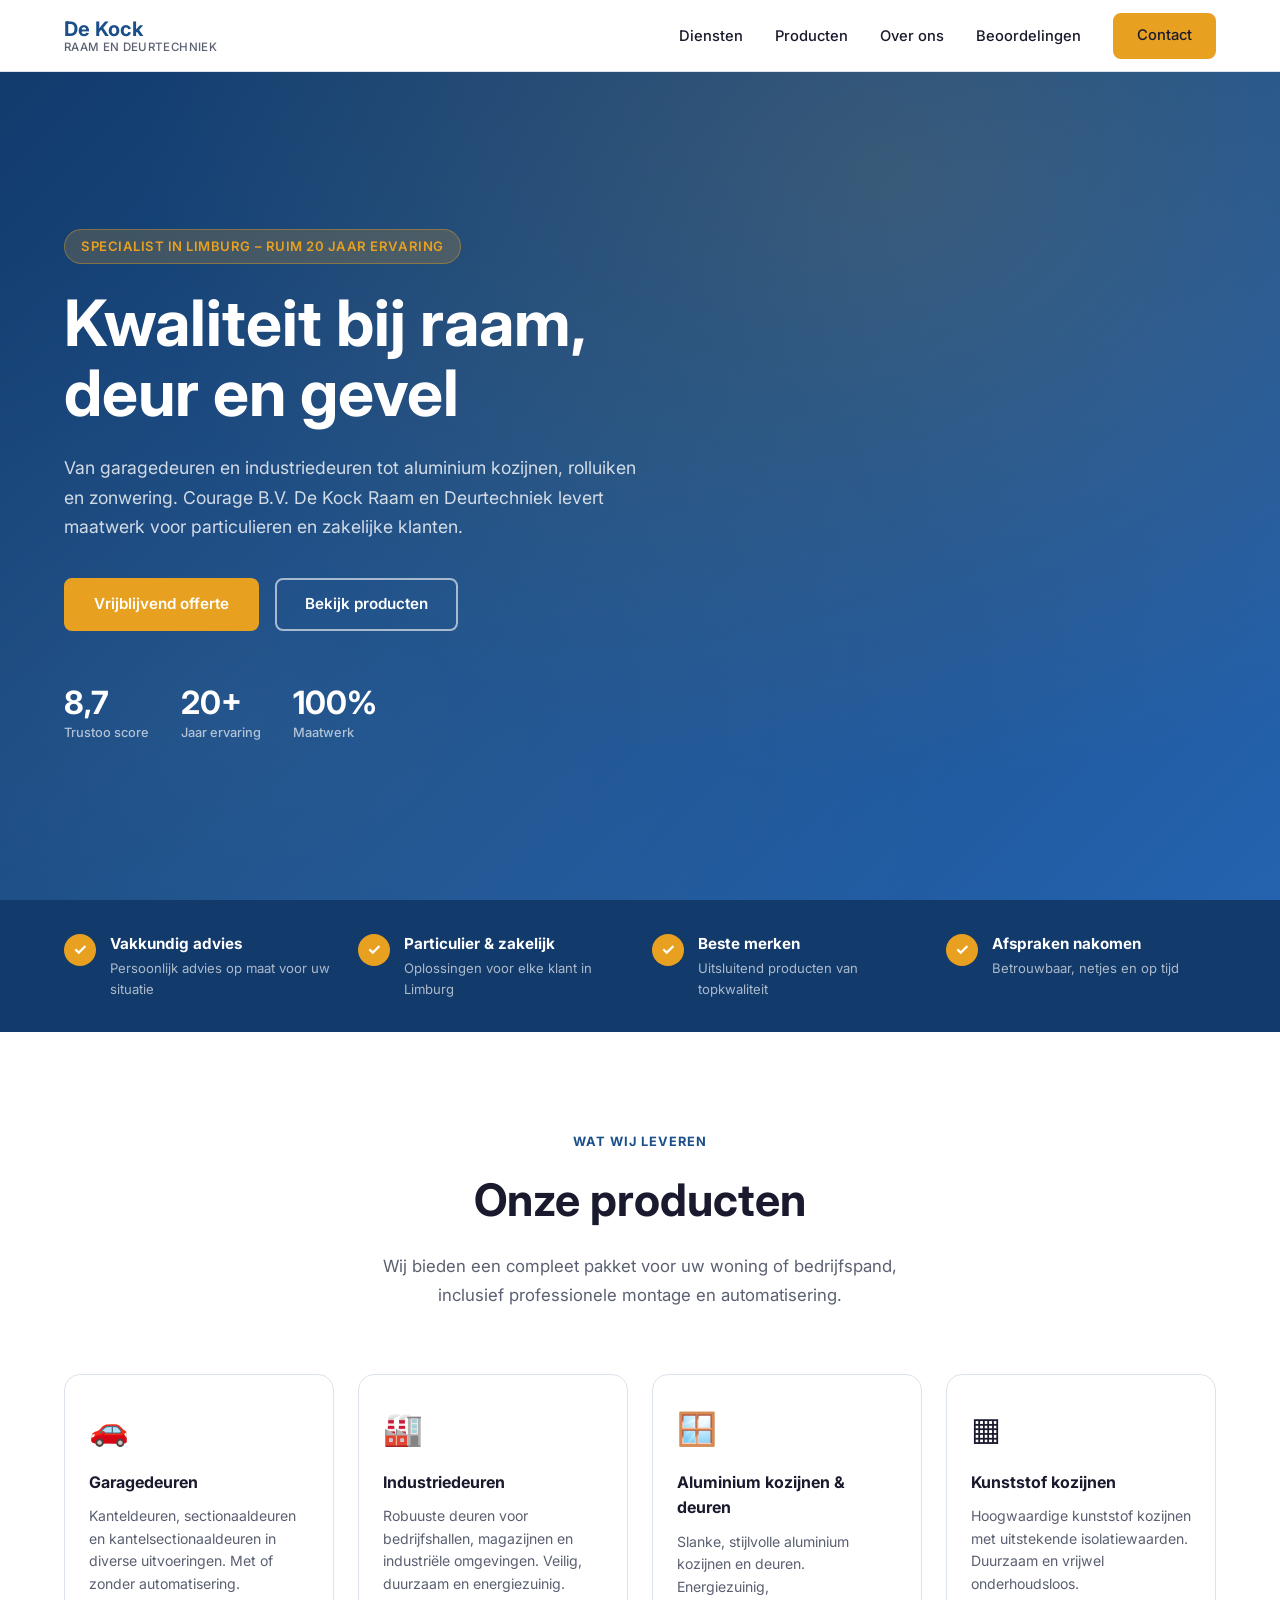
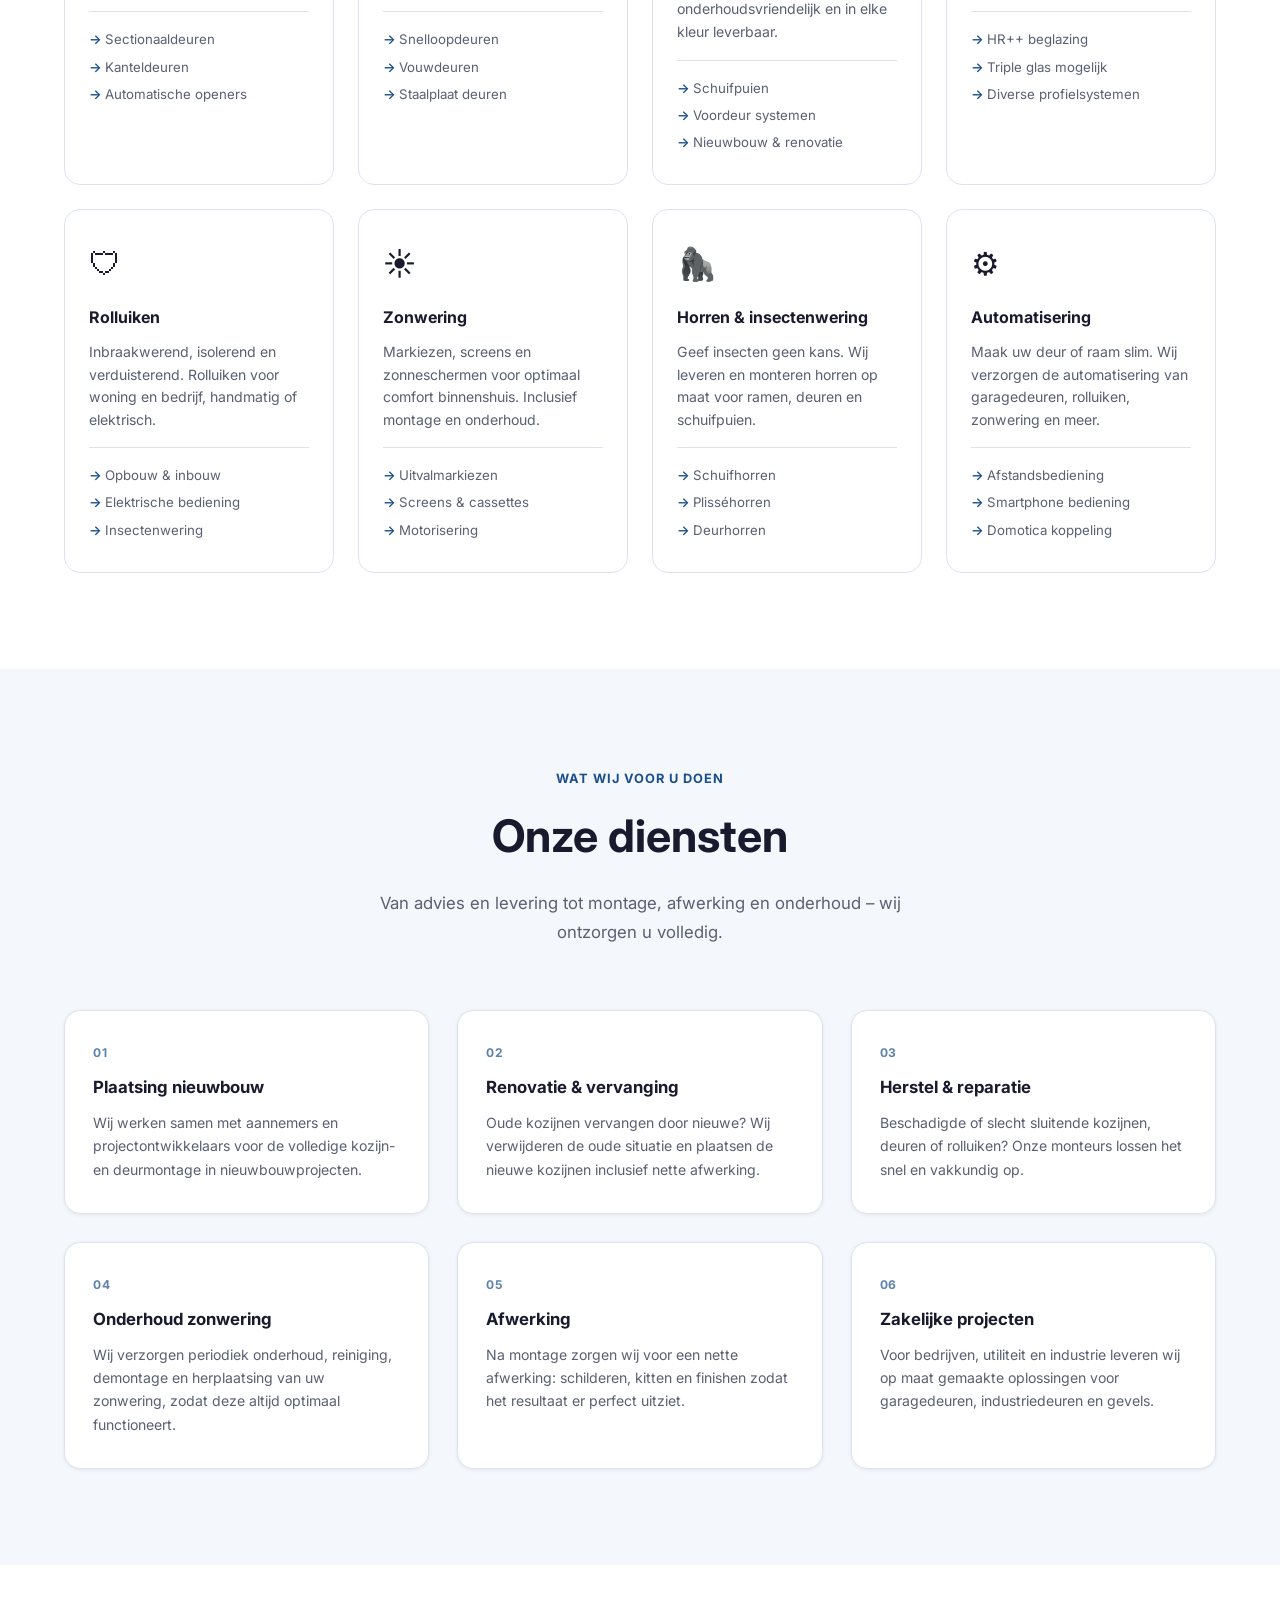
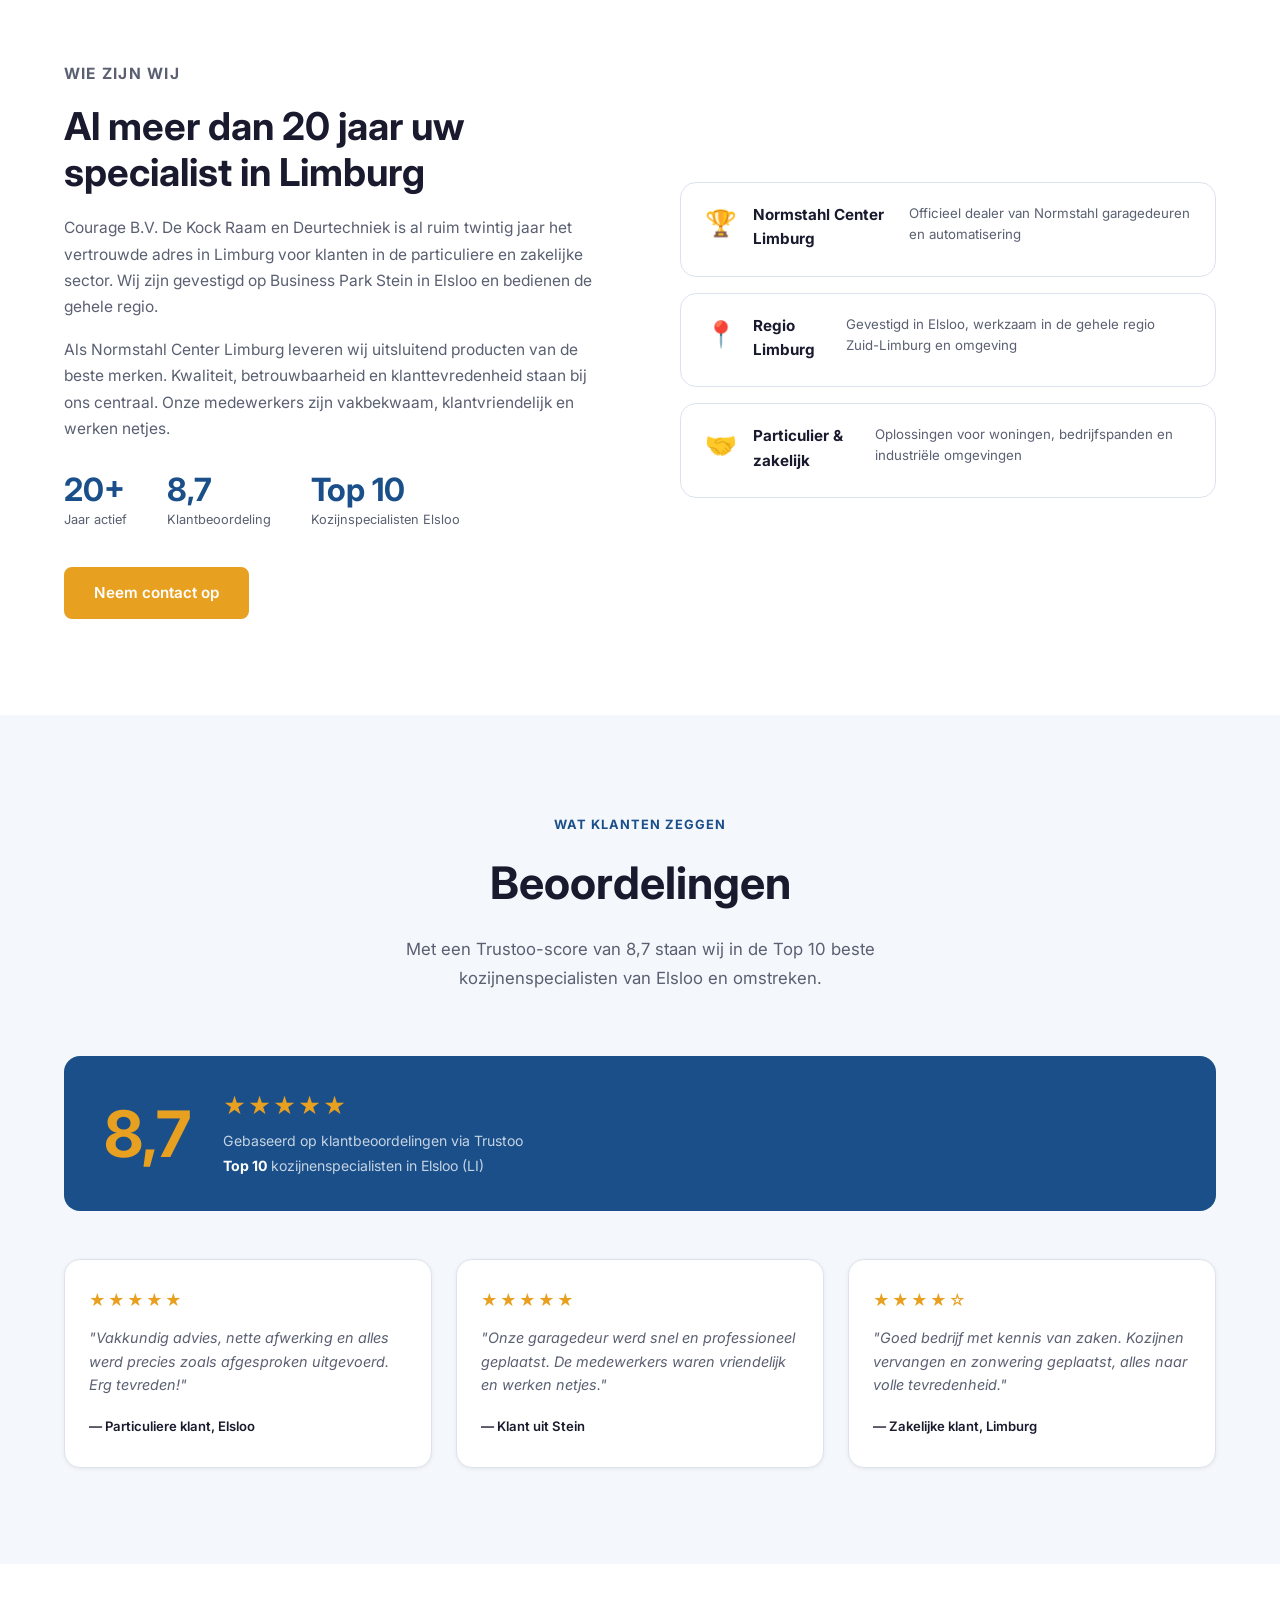
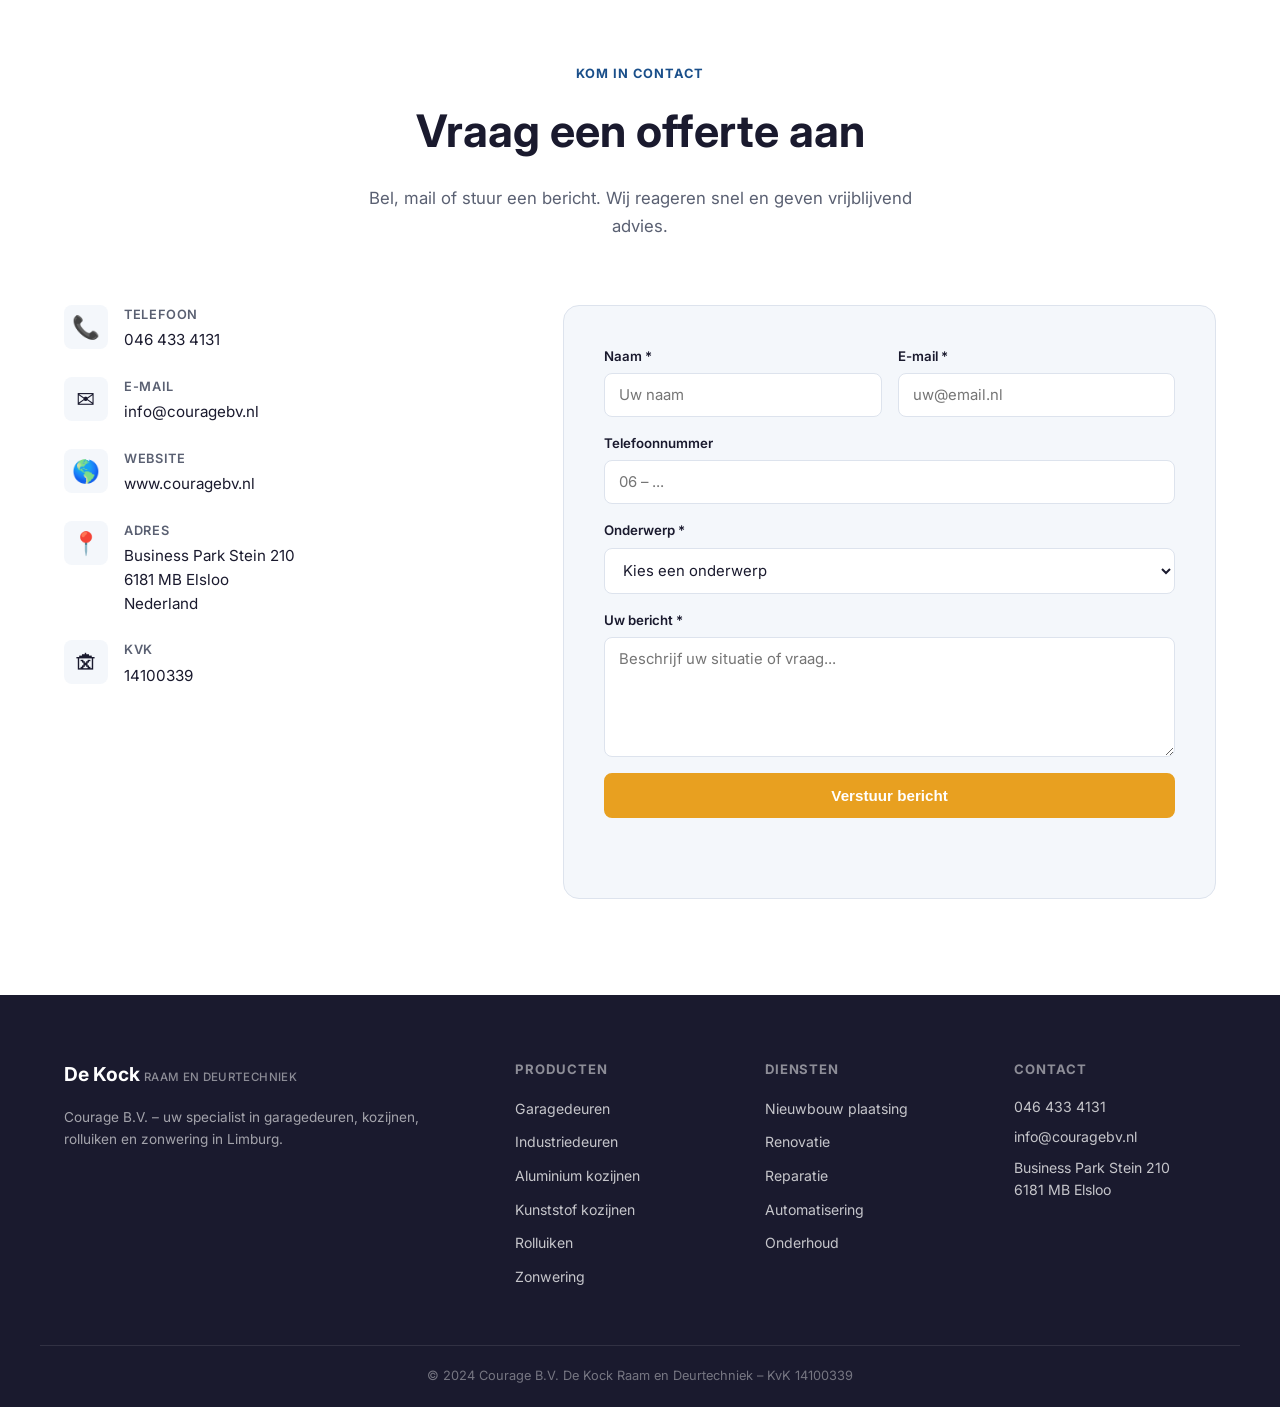
==== commit 6e25a6f8: "Rebuild website for De Kock Raam en Deurtechniek Replace Droefcaster parody site with a professional" ====
--- a/index.html
+++ b/index.html
@@ -1,434 +1,418 @@
 <!DOCTYPE html>
-<html lang="de">
+<html lang="nl">
 <head>
   <meta charset="UTF-8" />
   <meta name="viewport" content="width=device-width, initial-scale=1.0" />
-  <title>Niederl Bar – Schladming</title>
+  <title>De Kock Raam en Deurtechniek | Courage B.V. – Elsloo, Limburg</title>
+  <meta name="description" content="De Kock Raam en Deurtechniek – uw specialist in garagedeuren, kozijnen, rolluiken, zonwering en automatisering. Al ruim 20 jaar vertrouwd in Limburg." />
   <link rel="stylesheet" href="styles.css" />
   <link rel="preconnect" href="https://fonts.googleapis.com" />
-  <link href="https://fonts.googleapis.com/css2?family=Great+Vibes&family=Cormorant+Garamond:ital,wght@0,300;0,400;0,600;1,300;1,400&family=Cinzel:wght@400;600&display=swap" rel="stylesheet" />
+  <link href="https://fonts.googleapis.com/css2?family=Inter:wght@300;400;500;600;700&display=swap" rel="stylesheet" />
 </head>
 <body>
 
-  <!-- NAVIGATION -->
-  <nav class="navbar" id="navbar">
-    <div class="nav-container">
-      <a href="#home" class="nav-logo">
-        <span class="nav-logo-script">Niederl Bar</span>
+  <!-- HEADER / NAV -->
+  <header class="header" id="header">
+    <div class="container header-inner">
+      <a href="#" class="logo">
+        <span class="logo-main">De Kock</span>
+        <span class="logo-sub">Raam en Deurtechniek</span>
       </a>
-      <button class="nav-toggle" id="nav-toggle" aria-label="Menu öffnen">
+      <nav class="nav" id="nav">
+        <ul class="nav-list">
+          <li><a href="#diensten">Diensten</a></li>
+          <li><a href="#producten">Producten</a></li>
+          <li><a href="#over">Over ons</a></li>
+          <li><a href="#reviews">Beoordelingen</a></li>
+          <li><a href="#contact" class="btn btn-nav">Contact</a></li>
+        </ul>
+      </nav>
+      <button class="nav-toggle" id="nav-toggle" aria-label="Menu openen">
         <span></span><span></span><span></span>
       </button>
-      <ul class="nav-links" id="nav-links">
-        <li><a href="#home" class="nav-link">Home</a></li>
-        <li><a href="#about" class="nav-link">Über uns</a></li>
-        <li><a href="#menu" class="nav-link">Getränke</a></li>
-        <li><a href="#opening" class="nav-link">Öffnungszeiten</a></li>
-        <li><a href="#contact" class="nav-link">Kontakt</a></li>
-      </ul>
-    </div>
-  </nav>
+    </div>
+  </header>
 
   <!-- HERO -->
-  <section class="hero" id="home">
-    <div class="hero-overlay"></div>
-    <div class="hero-content">
-      <div class="hero-wineglass">
-        <svg viewBox="0 0 120 200" fill="none" xmlns="http://www.w3.org/2000/svg" class="wineglass-svg">
-          <path d="M20 10 Q20 80 60 110 Q100 80 100 10 Z" stroke="rgba(201,169,110,0.4)" stroke-width="1.5" fill="none"/>
-          <line x1="60" y1="110" x2="60" y2="170" stroke="rgba(201,169,110,0.4)" stroke-width="1.5"/>
-          <line x1="35" y1="170" x2="85" y2="170" stroke="rgba(201,169,110,0.4)" stroke-width="1.5"/>
-        </svg>
-      </div>
-      <p class="hero-tagline">Willkommen in der</p>
-      <h1 class="hero-title">Niederl Bar</h1>
-      <div class="hero-divider">
-        <span class="divider-line"></span>
-        <span class="divider-diamond">◆</span>
-        <span class="divider-line"></span>
-      </div>
-      <p class="hero-location">SCHLADMING</p>
-      <a href="#about" class="hero-cta">Entdecken Sie uns</a>
-    </div>
-    <div class="hero-scroll">
-      <span class="scroll-text">SCROLL</span>
-      <div class="scroll-line"></div>
-    </div>
-  </section>
-
-  <!-- ABOUT -->
-  <section class="about" id="about">
+  <section class="hero">
+    <div class="hero-bg"></div>
+    <div class="container hero-content">
+      <p class="hero-label">Specialist in Limburg – ruim 20 jaar ervaring</p>
+      <h1>Kwaliteit bij raam,<br>deur en gevel</h1>
+      <p class="hero-desc">Van garagedeuren en industriedeuren tot aluminium kozijnen, rolluiken en zonwering. Courage B.V. De Kock Raam en Deurtechniek levert maatwerk voor particulieren en zakelijke klanten.</p>
+      <div class="hero-cta">
+        <a href="#contact" class="btn btn-primary">Vrijblijvend offerte</a>
+        <a href="#producten" class="btn btn-outline">Bekijk producten</a>
+      </div>
+      <div class="hero-badges">
+        <div class="badge">
+          <span class="badge-value">8,7</span>
+          <span class="badge-label">Trustoo score</span>
+        </div>
+        <div class="badge">
+          <span class="badge-value">20+</span>
+          <span class="badge-label">Jaar ervaring</span>
+        </div>
+        <div class="badge">
+          <span class="badge-value">100%</span>
+          <span class="badge-label">Maatwerk</span>
+        </div>
+      </div>
+    </div>
+  </section>
+
+  <!-- USP STRIP -->
+  <section class="usp-strip">
+    <div class="container usp-grid">
+      <div class="usp-item">
+        <div class="usp-icon">&#10003;</div>
+        <div>
+          <strong>Vakkundig advies</strong>
+          <p>Persoonlijk advies op maat voor uw situatie</p>
+        </div>
+      </div>
+      <div class="usp-item">
+        <div class="usp-icon">&#10003;</div>
+        <div>
+          <strong>Particulier &amp; zakelijk</strong>
+          <p>Oplossingen voor elke klant in Limburg</p>
+        </div>
+      </div>
+      <div class="usp-item">
+        <div class="usp-icon">&#10003;</div>
+        <div>
+          <strong>Beste merken</strong>
+          <p>Uitsluitend producten van topkwaliteit</p>
+        </div>
+      </div>
+      <div class="usp-item">
+        <div class="usp-icon">&#10003;</div>
+        <div>
+          <strong>Afspraken nakomen</strong>
+          <p>Betrouwbaar, netjes en op tijd</p>
+        </div>
+      </div>
+    </div>
+  </section>
+
+  <!-- PRODUCTEN -->
+  <section class="section" id="producten">
     <div class="container">
-      <div class="section-label">Über uns</div>
-      <h2 class="section-title">Eine Bar mit <em>Charakter</em></h2>
-      <div class="about-grid">
-        <div class="about-text">
-          <p class="about-lead">
-            Die Niederl Bar ist ein eleganter Rückzugsort im Herzen von Schladming –
-            wo Handwerk, Atmosphäre und Leidenschaft für feine Getränke aufeinandertreffen.
-          </p>
-          <p>
-            Ob Sie nach einem langen Tag auf den Pisten entspannen, einen besonderen Abend
-            feiern oder einfach die Stille eines perfekt gemischten Cocktails genießen möchten –
-            bei uns sind Sie richtig. Unser Team empfängt Sie mit Herzlichkeit und professionellem Service.
-          </p>
-          <p>
-            Seit Jahren ist die Niederl Bar ein fester Bestandteil des Nachtlebens in Schladming
-            und ein Treffpunkt für Einheimische wie Gäste aus aller Welt.
-          </p>
-        </div>
-        <div class="about-features">
-          <div class="feature">
-            <div class="feature-icon">
-              <svg viewBox="0 0 40 40" fill="none" xmlns="http://www.w3.org/2000/svg">
-                <path d="M8 6 Q8 26 20 32 Q32 26 32 6 Z" stroke="currentColor" stroke-width="1.5" fill="none"/>
-                <line x1="20" y1="32" x2="20" y2="38" stroke="currentColor" stroke-width="1.5"/>
-                <line x1="12" y1="38" x2="28" y2="38" stroke="currentColor" stroke-width="1.5"/>
-              </svg>
-            </div>
+      <div class="section-header">
+        <p class="section-label">Wat wij leveren</p>
+        <h2>Onze producten</h2>
+        <p class="section-desc">Wij bieden een compleet pakket voor uw woning of bedrijfspand, inclusief professionele montage en automatisering.</p>
+      </div>
+      <div class="products-grid">
+
+        <div class="product-card">
+          <div class="product-icon" aria-hidden="true">&#128663;</div>
+          <h3>Garagedeuren</h3>
+          <p>Kanteldeuren, sectionaaldeuren en kantelsectionaaldeuren in diverse uitvoeringen. Met of zonder automatisering.</p>
+          <ul>
+            <li>Sectionaaldeuren</li>
+            <li>Kanteldeuren</li>
+            <li>Automatische openers</li>
+          </ul>
+        </div>
+
+        <div class="product-card">
+          <div class="product-icon" aria-hidden="true">&#127981;</div>
+          <h3>Industriedeuren</h3>
+          <p>Robuuste deuren voor bedrijfshallen, magazijnen en industriële omgevingen. Veilig, duurzaam en energiezuinig.</p>
+          <ul>
+            <li>Snelloopdeuren</li>
+            <li>Vouwdeuren</li>
+            <li>Staalplaat deuren</li>
+          </ul>
+        </div>
+
+        <div class="product-card">
+          <div class="product-icon" aria-hidden="true">&#129695;</div>
+          <h3>Aluminium kozijnen &amp; deuren</h3>
+          <p>Slanke, stijlvolle aluminium kozijnen en deuren. Energiezuinig, onderhoudsvriendelijk en in elke kleur leverbaar.</p>
+          <ul>
+            <li>Schuifpuien</li>
+            <li>Voordeur systemen</li>
+            <li>Nieuwbouw &amp; renovatie</li>
+          </ul>
+        </div>
+
+        <div class="product-card">
+          <div class="product-icon" aria-hidden="true">&#9638;</div>
+          <h3>Kunststof kozijnen</h3>
+          <p>Hoogwaardige kunststof kozijnen met uitstekende isolatiewaarden. Duurzaam en vrijwel onderhoudsloos.</p>
+          <ul>
+            <li>HR++ beglazing</li>
+            <li>Triple glas mogelijk</li>
+            <li>Diverse profielsystemen</li>
+          </ul>
+        </div>
+
+        <div class="product-card">
+          <div class="product-icon" aria-hidden="true">&#128737;</div>
+          <h3>Rolluiken</h3>
+          <p>Inbraakwerend, isolerend en verduisterend. Rolluiken voor woning en bedrijf, handmatig of elektrisch.</p>
+          <ul>
+            <li>Opbouw &amp; inbouw</li>
+            <li>Elektrische bediening</li>
+            <li>Insectenwering</li>
+          </ul>
+        </div>
+
+        <div class="product-card">
+          <div class="product-icon" aria-hidden="true">&#9728;</div>
+          <h3>Zonwering</h3>
+          <p>Markiezen, screens en zonneschermen voor optimaal comfort binnenshuis. Inclusief montage en onderhoud.</p>
+          <ul>
+            <li>Uitvalmarkiezen</li>
+            <li>Screens &amp; cassettes</li>
+            <li>Motorisering</li>
+          </ul>
+        </div>
+
+        <div class="product-card">
+          <div class="product-icon" aria-hidden="true">&#129421;</div>
+          <h3>Horren &amp; insectenwering</h3>
+          <p>Geef insecten geen kans. Wij leveren en monteren horren op maat voor ramen, deuren en schuifpuien.</p>
+          <ul>
+            <li>Schuifhorren</li>
+            <li>Plisséhorren</li>
+            <li>Deurhorren</li>
+          </ul>
+        </div>
+
+        <div class="product-card">
+          <div class="product-icon" aria-hidden="true">&#9881;</div>
+          <h3>Automatisering</h3>
+          <p>Maak uw deur of raam slim. Wij verzorgen de automatisering van garagedeuren, rolluiken, zonwering en meer.</p>
+          <ul>
+            <li>Afstandsbediening</li>
+            <li>Smartphone bediening</li>
+            <li>Domotica koppeling</li>
+          </ul>
+        </div>
+
+      </div>
+    </div>
+  </section>
+
+  <!-- DIENSTEN -->
+  <section class="section section-alt" id="diensten">
+    <div class="container">
+      <div class="section-header">
+        <p class="section-label">Wat wij voor u doen</p>
+        <h2>Onze diensten</h2>
+        <p class="section-desc">Van advies en levering tot montage, afwerking en onderhoud – wij ontzorgen u volledig.</p>
+      </div>
+      <div class="services-grid">
+
+        <div class="service-card">
+          <div class="service-num">01</div>
+          <h3>Plaatsing nieuwbouw</h3>
+          <p>Wij werken samen met aannemers en projectontwikkelaars voor de volledige kozijn- en deurmontage in nieuwbouwprojecten.</p>
+        </div>
+
+        <div class="service-card">
+          <div class="service-num">02</div>
+          <h3>Renovatie &amp; vervanging</h3>
+          <p>Oude kozijnen vervangen door nieuwe? Wij verwijderen de oude situatie en plaatsen de nieuwe kozijnen inclusief nette afwerking.</p>
+        </div>
+
+        <div class="service-card">
+          <div class="service-num">03</div>
+          <h3>Herstel &amp; reparatie</h3>
+          <p>Beschadigde of slecht sluitende kozijnen, deuren of rolluiken? Onze monteurs lossen het snel en vakkundig op.</p>
+        </div>
+
+        <div class="service-card">
+          <div class="service-num">04</div>
+          <h3>Onderhoud zonwering</h3>
+          <p>Wij verzorgen periodiek onderhoud, reiniging, demontage en herplaatsing van uw zonwering, zodat deze altijd optimaal functioneert.</p>
+        </div>
+
+        <div class="service-card">
+          <div class="service-num">05</div>
+          <h3>Afwerking</h3>
+          <p>Na montage zorgen wij voor een nette afwerking: schilderen, kitten en finishen zodat het resultaat er perfect uitziet.</p>
+        </div>
+
+        <div class="service-card">
+          <div class="service-num">06</div>
+          <h3>Zakelijke projecten</h3>
+          <p>Voor bedrijven, utiliteit en industrie leveren wij op maat gemaakte oplossingen voor garagedeuren, industriedeuren en gevels.</p>
+        </div>
+
+      </div>
+    </div>
+  </section>
+
+  <!-- OVER ONS -->
+  <section class="section" id="over">
+    <div class="container over-grid">
+      <div class="over-content">
+        <p class="section-label">Wie zijn wij</p>
+        <h2>Al meer dan 20 jaar uw specialist in Limburg</h2>
+        <p>Courage B.V. De Kock Raam en Deurtechniek is al ruim twintig jaar het vertrouwde adres in Limburg voor klanten in de particuliere en zakelijke sector. Wij zijn gevestigd op Business Park Stein in Elsloo en bedienen de gehele regio.</p>
+        <p>Als Normstahl Center Limburg leveren wij uitsluitend producten van de beste merken. Kwaliteit, betrouwbaarheid en klanttevredenheid staan bij ons centraal. Onze medewerkers zijn vakbekwaam, klantvriendelijk en werken netjes.</p>
+        <div class="over-stats">
+          <div class="stat">
+            <span class="stat-value">20+</span>
+            <span class="stat-label">Jaar actief</span>
+          </div>
+          <div class="stat">
+            <span class="stat-value">8,7</span>
+            <span class="stat-label">Klantbeoordeling</span>
+          </div>
+          <div class="stat">
+            <span class="stat-value">Top 10</span>
+            <span class="stat-label">Kozijnspecialisten Elsloo</span>
+          </div>
+        </div>
+        <a href="#contact" class="btn btn-primary">Neem contact op</a>
+      </div>
+      <div class="over-visual">
+        <div class="over-card-stack">
+          <div class="over-card">
+            <div class="over-card-icon" aria-hidden="true">&#127942;</div>
+            <h4>Normstahl Center Limburg</h4>
+            <p>Officieel dealer van Normstahl garagedeuren en automatisering</p>
+          </div>
+          <div class="over-card">
+            <div class="over-card-icon" aria-hidden="true">&#128205;</div>
+            <h4>Regio Limburg</h4>
+            <p>Gevestigd in Elsloo, werkzaam in de gehele regio Zuid-Limburg en omgeving</p>
+          </div>
+          <div class="over-card">
+            <div class="over-card-icon" aria-hidden="true">&#129309;</div>
+            <h4>Particulier &amp; zakelijk</h4>
+            <p>Oplossingen voor woningen, bedrijfspanden en industriële omgevingen</p>
+          </div>
+        </div>
+      </div>
+    </div>
+  </section>
+
+  <!-- REVIEWS -->
+  <section class="section section-alt" id="reviews">
+    <div class="container">
+      <div class="section-header">
+        <p class="section-label">Wat klanten zeggen</p>
+        <h2>Beoordelingen</h2>
+        <p class="section-desc">Met een Trustoo-score van 8,7 staan wij in de Top 10 beste kozijnenspecialisten van Elsloo en omstreken.</p>
+      </div>
+      <div class="reviews-score-bar">
+        <div class="score-big">8,7</div>
+        <div class="score-info">
+          <div class="score-stars">&#9733;&#9733;&#9733;&#9733;&#9733;</div>
+          <p>Gebaseerd op klantbeoordelingen via Trustoo</p>
+          <p><strong>Top 10</strong> kozijnenspecialisten in Elsloo (LI)</p>
+        </div>
+      </div>
+      <div class="reviews-grid">
+        <div class="review-card">
+          <div class="review-stars">&#9733;&#9733;&#9733;&#9733;&#9733;</div>
+          <p>"Vakkundig advies, nette afwerking en alles werd precies zoals afgesproken uitgevoerd. Erg tevreden!"</p>
+          <span class="review-author">— Particuliere klant, Elsloo</span>
+        </div>
+        <div class="review-card">
+          <div class="review-stars">&#9733;&#9733;&#9733;&#9733;&#9733;</div>
+          <p>"Onze garagedeur werd snel en professioneel geplaatst. De medewerkers waren vriendelijk en werken netjes."</p>
+          <span class="review-author">— Klant uit Stein</span>
+        </div>
+        <div class="review-card">
+          <div class="review-stars">&#9733;&#9733;&#9733;&#9733;&#9734;</div>
+          <p>"Goed bedrijf met kennis van zaken. Kozijnen vervangen en zonwering geplaatst, alles naar volle tevredenheid."</p>
+          <span class="review-author">— Zakelijke klant, Limburg</span>
+        </div>
+      </div>
+    </div>
+  </section>
+
+  <!-- CONTACT -->
+  <section class="section" id="contact">
+    <div class="container">
+      <div class="section-header">
+        <p class="section-label">Kom in contact</p>
+        <h2>Vraag een offerte aan</h2>
+        <p class="section-desc">Bel, mail of stuur een bericht. Wij reageren snel en geven vrijblijvend advies.</p>
+      </div>
+      <div class="contact-grid">
+        <div class="contact-info">
+          <div class="contact-item">
+            <div class="contact-icon" aria-hidden="true">&#128222;</div>
             <div>
-              <h3>Feine Weine</h3>
-              <p>Sorgfältig ausgewählte Weine aus österreichischen und internationalen Weingütern.</p>
-            </div>
-          </div>
-          <div class="feature">
-            <div class="feature-icon">
-              <svg viewBox="0 0 40 40" fill="none" xmlns="http://www.w3.org/2000/svg">
-                <rect x="10" y="8" width="20" height="26" rx="2" stroke="currentColor" stroke-width="1.5" fill="none"/>
-                <line x1="14" y1="14" x2="26" y2="14" stroke="currentColor" stroke-width="1"/>
-                <line x1="14" y1="19" x2="26" y2="19" stroke="currentColor" stroke-width="1"/>
-                <line x1="14" y1="24" x2="22" y2="24" stroke="currentColor" stroke-width="1"/>
-              </svg>
-            </div>
+              <strong>Telefoon</strong>
+              <a href="tel:0464334131">046 433 4131</a>
+            </div>
+          </div>
+          <div class="contact-item">
+            <div class="contact-icon" aria-hidden="true">&#9993;</div>
             <div>
-              <h3>Klassische Cocktails</h3>
-              <p>Zeitlose Klassiker und hausgemachte Kreationen – perfekt gemixt von erfahrenen Barkeepern.</p>
-            </div>
-          </div>
-          <div class="feature">
-            <div class="feature-icon">
-              <svg viewBox="0 0 40 40" fill="none" xmlns="http://www.w3.org/2000/svg">
-                <circle cx="20" cy="20" r="12" stroke="currentColor" stroke-width="1.5" fill="none"/>
-                <polyline points="20,14 20,20 24,24" stroke="currentColor" stroke-width="1.5" fill="none"/>
-              </svg>
-            </div>
+              <strong>E-mail</strong>
+              <a href="mailto:info@couragebv.nl">info@couragebv.nl</a>
+            </div>
+          </div>
+          <div class="contact-item">
+            <div class="contact-icon" aria-hidden="true">&#127758;</div>
             <div>
-              <h3>Perfekte Atmosphäre</h3>
-              <p>Elegantes Ambiente mit stimmungsvoller Beleuchtung und ausgewählter Musik.</p>
-            </div>
-          </div>
-        </div>
-      </div>
-    </div>
-  </section>
-
-  <!-- DIVIDER -->
-  <div class="section-divider">
-    <div class="divider-content">
-      <span class="divider-line"></span>
-      <span class="divider-diamond">◆</span>
-      <span class="divider-line"></span>
-    </div>
-  </div>
-
-  <!-- MENU / DRINKS -->
-  <section class="menu" id="menu">
-    <div class="container">
-      <div class="section-label">Getränke</div>
-      <h2 class="section-title">Unsere <em>Auswahl</em></h2>
-      <p class="section-sub">Eine sorgfältig kuratierte Auswahl der feinsten Getränke für jeden Geschmack.</p>
-
-      <div class="menu-tabs">
-        <button class="menu-tab active" data-tab="cocktails">Cocktails</button>
-        <button class="menu-tab" data-tab="wine">Wein & Sekt</button>
-        <button class="menu-tab" data-tab="spirits">Spirituosen</button>
-        <button class="menu-tab" data-tab="nonalc">Alkoholfrei</button>
-      </div>
-
-      <div class="menu-content active" id="tab-cocktails">
-        <div class="menu-grid">
-          <div class="menu-item">
-            <div class="menu-item-header">
-              <span class="menu-item-name">Negroni</span>
-              <span class="menu-item-dots"></span>
-              <span class="menu-item-price">€ 12</span>
-            </div>
-            <p class="menu-item-desc">Gin, Campari, Roter Wermut, Orange</p>
-          </div>
-          <div class="menu-item">
-            <div class="menu-item-header">
-              <span class="menu-item-name">Old Fashioned</span>
-              <span class="menu-item-dots"></span>
-              <span class="menu-item-price">€ 13</span>
-            </div>
-            <p class="menu-item-desc">Bourbon Whiskey, Angostura Bitters, Zucker, Orange</p>
-          </div>
-          <div class="menu-item">
-            <div class="menu-item-header">
-              <span class="menu-item-name">Aperol Spritz</span>
-              <span class="menu-item-dots"></span>
-              <span class="menu-item-price">€ 10</span>
-            </div>
-            <p class="menu-item-desc">Aperol, Prosecco, Soda, Orange</p>
-          </div>
-          <div class="menu-item">
-            <div class="menu-item-header">
-              <span class="menu-item-name">Espresso Martini</span>
-              <span class="menu-item-dots"></span>
-              <span class="menu-item-price">€ 14</span>
-            </div>
-            <p class="menu-item-desc">Vodka, Kaffeelikör, frischer Espresso</p>
-          </div>
-          <div class="menu-item">
-            <div class="menu-item-header">
-              <span class="menu-item-name">Niederl Special</span>
-              <span class="menu-item-dots"></span>
-              <span class="menu-item-price">€ 15</span>
-            </div>
-            <p class="menu-item-desc">Hauskreation – fragen Sie Ihren Barkeeper</p>
-          </div>
-          <div class="menu-item">
-            <div class="menu-item-header">
-              <span class="menu-item-name">Hugo</span>
-              <span class="menu-item-dots"></span>
-              <span class="menu-item-price">€ 10</span>
-            </div>
-            <p class="menu-item-desc">Prosecco, Holunderblütensirup, Minze, Limette</p>
-          </div>
-        </div>
-      </div>
-
-      <div class="menu-content" id="tab-wine">
-        <div class="menu-grid">
-          <div class="menu-item">
-            <div class="menu-item-header">
-              <span class="menu-item-name">Grüner Veltliner</span>
-              <span class="menu-item-dots"></span>
-              <span class="menu-item-price">€ 5,50</span>
-            </div>
-            <p class="menu-item-desc">Österreich, frisch und trocken · 0,2 l</p>
-          </div>
-          <div class="menu-item">
-            <div class="menu-item-header">
-              <span class="menu-item-name">Blaufränkisch</span>
-              <span class="menu-item-dots"></span>
-              <span class="menu-item-price">€ 6,50</span>
-            </div>
-            <p class="menu-item-desc">Burgenland, vollmundig und kräftig · 0,2 l</p>
-          </div>
-          <div class="menu-item">
-            <div class="menu-item-header">
-              <span class="menu-item-name">Prosecco</span>
-              <span class="menu-item-dots"></span>
-              <span class="menu-item-price">€ 6</span>
-            </div>
-            <p class="menu-item-desc">Italien, prickelnd und elegant · 0,1 l</p>
-          </div>
-          <div class="menu-item">
-            <div class="menu-item-header">
-              <span class="menu-item-name">Champagner</span>
-              <span class="menu-item-dots"></span>
-              <span class="menu-item-price">€ 14</span>
-            </div>
-            <p class="menu-item-desc">Frankreich, brut nature · 0,1 l</p>
-          </div>
-          <div class="menu-item">
-            <div class="menu-item-header">
-              <span class="menu-item-name">Rosé</span>
-              <span class="menu-item-dots"></span>
-              <span class="menu-item-price">€ 5,50</span>
-            </div>
-            <p class="menu-item-desc">Provence, trocken und frisch · 0,2 l</p>
-          </div>
-          <div class="menu-item">
-            <div class="menu-item-header">
-              <span class="menu-item-name">Sauvignon Blanc</span>
-              <span class="menu-item-dots"></span>
-              <span class="menu-item-price">€ 6</span>
-            </div>
-            <p class="menu-item-desc">Steiermark, aromatisch · 0,2 l</p>
-          </div>
-        </div>
-      </div>
-
-      <div class="menu-content" id="tab-spirits">
-        <div class="menu-grid">
-          <div class="menu-item">
-            <div class="menu-item-header">
-              <span class="menu-item-name">Single Malt Whisky</span>
-              <span class="menu-item-dots"></span>
-              <span class="menu-item-price">ab € 9</span>
-            </div>
-            <p class="menu-item-desc">Auswahl schottischer und irischer Destillerien</p>
-          </div>
-          <div class="menu-item">
-            <div class="menu-item-header">
-              <span class="menu-item-name">Premium Gin</span>
-              <span class="menu-item-dots"></span>
-              <span class="menu-item-price">ab € 8</span>
-            </div>
-            <p class="menu-item-desc">Vielfältige Auswahl – pur oder mit Tonic Water</p>
-          </div>
-          <div class="menu-item">
-            <div class="menu-item-header">
-              <span class="menu-item-name">Rum</span>
-              <span class="menu-item-dots"></span>
-              <span class="menu-item-price">ab € 7</span>
-            </div>
-            <p class="menu-item-desc">Karibische und kontinentale Destillate</p>
-          </div>
-          <div class="menu-item">
-            <div class="menu-item-header">
-              <span class="menu-item-name">Obstbrand</span>
-              <span class="menu-item-dots"></span>
-              <span class="menu-item-price">ab € 6</span>
-            </div>
-            <p class="menu-item-desc">Regionale österreichische Brände</p>
-          </div>
-        </div>
-      </div>
-
-      <div class="menu-content" id="tab-nonalc">
-        <div class="menu-grid">
-          <div class="menu-item">
-            <div class="menu-item-header">
-              <span class="menu-item-name">Hausgemachte Limonade</span>
-              <span class="menu-item-dots"></span>
-              <span class="menu-item-price">€ 5</span>
-            </div>
-            <p class="menu-item-desc">Täglich wechselnd – frisch und hausgemacht</p>
-          </div>
-          <div class="menu-item">
-            <div class="menu-item-header">
-              <span class="menu-item-name">Virgin Mojito</span>
-              <span class="menu-item-dots"></span>
-              <span class="menu-item-price">€ 7</span>
-            </div>
-            <p class="menu-item-desc">Minze, Limette, Zucker, Sodawasser</p>
-          </div>
-          <div class="menu-item">
-            <div class="menu-item-header">
-              <span class="menu-item-name">Mineralwasser</span>
-              <span class="menu-item-dots"></span>
-              <span class="menu-item-price">€ 3</span>
-            </div>
-            <p class="menu-item-desc">Still oder prickelnd · 0,33 l</p>
-          </div>
-          <div class="menu-item">
-            <div class="menu-item-header">
-              <span class="menu-item-name">Kaffee & Espresso</span>
-              <span class="menu-item-dots"></span>
-              <span class="menu-item-price">€ 3,50</span>
-            </div>
-            <p class="menu-item-desc">Auswahl an heißen Getränken</p>
-          </div>
-        </div>
-      </div>
-
-      <p class="menu-note">* Alle Preise inkl. MwSt. Die Speisekarte kann saisonal variieren.</p>
-    </div>
-  </section>
-
-  <!-- DIVIDER -->
-  <div class="section-divider">
-    <div class="divider-content">
-      <span class="divider-line"></span>
-      <span class="divider-diamond">◆</span>
-      <span class="divider-line"></span>
-    </div>
-  </div>
-
-  <!-- OPENING HOURS -->
-  <section class="opening" id="opening">
-    <div class="container opening-grid">
-      <div class="opening-text">
-        <div class="section-label">Öffnungszeiten</div>
-        <h2 class="section-title">Wir freuen uns<br/><em>auf Sie</em></h2>
-        <p>
-          Die Niederl Bar begrüßt Sie in gemütlicher Atmosphäre.
-          Reservierungen für Gruppen nehmen wir gerne telefonisch entgegen.
-        </p>
-        <a href="tel:06641635743" class="opening-phone">
-          <svg viewBox="0 0 24 24" fill="none" stroke="currentColor" stroke-width="1.5" class="phone-icon">
-            <path d="M22 16.92v3a2 2 0 01-2.18 2 19.79 19.79 0 01-8.63-3.07A19.5 19.5 0 013.1 11.5a19.79 19.79 0 01-3.07-8.67A2 2 0 012 .84h3a2 2 0 012 1.72c.127.96.361 1.903.7 2.81a2 2 0 01-.45 2.11L6.09 8.64a16 16 0 006.29 6.29l1.27-1.27a2 2 0 012.11-.45c.907.339 1.85.573 2.81.7A2 2 0 0122 16.92z"/>
-          </svg>
-          0664 / 163 57 43
-        </a>
-      </div>
-      <div class="opening-hours">
-        <div class="hours-card">
-          <div class="hours-row">
-            <span class="hours-day">Montag</span>
-            <span class="hours-time">20:00 – 03:00</span>
-          </div>
-          <div class="hours-row">
-            <span class="hours-day">Dienstag</span>
-            <span class="hours-time">20:00 – 03:00</span>
-          </div>
-          <div class="hours-row">
-            <span class="hours-day">Mittwoch</span>
-            <span class="hours-time">20:00 – 03:00</span>
-          </div>
-          <div class="hours-row">
-            <span class="hours-day">Donnerstag</span>
-            <span class="hours-time">20:00 – 04:00</span>
-          </div>
-          <div class="hours-row hours-highlight">
-            <span class="hours-day">Freitag</span>
-            <span class="hours-time">20:00 – 05:00</span>
-          </div>
-          <div class="hours-row hours-highlight">
-            <span class="hours-day">Samstag</span>
-            <span class="hours-time">20:00 – 05:00</span>
-          </div>
-          <div class="hours-row">
-            <span class="hours-day">Sonntag</span>
-            <span class="hours-time">20:00 – 03:00</span>
-          </div>
-          <p class="hours-note">Öffnungszeiten können sich je nach Saison und Veranstaltungen ändern.</p>
-        </div>
-      </div>
-    </div>
-  </section>
-
-  <!-- CONTACT -->
-  <section class="contact" id="contact">
-    <div class="contact-bg"></div>
-    <div class="container contact-inner">
-      <div class="section-label">Kontakt</div>
-      <h2 class="section-title">Besuchen Sie uns</h2>
-      <div class="contact-grid">
-        <div class="contact-card">
-          <div class="contact-icon">
-            <svg viewBox="0 0 24 24" fill="none" stroke="currentColor" stroke-width="1.5">
-              <path d="M21 10c0 7-9 13-9 13s-9-6-9-13a9 9 0 1118 0z"/>
-              <circle cx="12" cy="10" r="3"/>
-            </svg>
-          </div>
-          <h3>Adresse</h3>
-          <p>Niederl Bar<br/>Schladming<br/>Steiermark, Österreich</p>
-        </div>
-        <div class="contact-card">
-          <div class="contact-icon">
-            <svg viewBox="0 0 24 24" fill="none" stroke="currentColor" stroke-width="1.5">
-              <path d="M22 16.92v3a2 2 0 01-2.18 2 19.79 19.79 0 01-8.63-3.07A19.5 19.5 0 013.1 11.5a19.79 19.79 0 01-3.07-8.67A2 2 0 012 .84h3a2 2 0 012 1.72c.127.96.361 1.903.7 2.81a2 2 0 01-.45 2.11L6.09 8.64a16 16 0 006.29 6.29l1.27-1.27a2 2 0 012.11-.45c.907.339 1.85.573 2.81.7A2 2 0 0122 16.92z"/>
-            </svg>
-          </div>
-          <h3>Telefon</h3>
-          <p><a href="tel:06641635743">0664 / 163 57 43</a></p>
-          <p class="contact-sub">Reservierungen &amp; Anfragen</p>
-        </div>
-        <div class="contact-card">
-          <div class="contact-icon">
-            <svg viewBox="0 0 24 24" fill="none" stroke="currentColor" stroke-width="1.5">
-              <circle cx="12" cy="12" r="10"/>
-              <polyline points="12 6 12 12 16 14"/>
-            </svg>
-          </div>
-          <h3>Öffnungszeiten</h3>
-          <p>Täglich ab 20:00 Uhr</p>
-          <p class="contact-sub">Fr &amp; Sa bis 05:00 Uhr</p>
-        </div>
+              <strong>Website</strong>
+              <a href="https://www.couragebv.nl" target="_blank" rel="noopener">www.couragebv.nl</a>
+            </div>
+          </div>
+          <div class="contact-item">
+            <div class="contact-icon" aria-hidden="true">&#128205;</div>
+            <div>
+              <strong>Adres</strong>
+              <address>Business Park Stein 210<br>6181 MB Elsloo<br>Nederland</address>
+            </div>
+          </div>
+          <div class="contact-item">
+            <div class="contact-icon" aria-hidden="true">&#127962;</div>
+            <div>
+              <strong>KvK</strong>
+              <span>14100339</span>
+            </div>
+          </div>
+        </div>
+
+        <form class="contact-form" id="contact-form" novalidate>
+          <div class="form-row">
+            <div class="form-group">
+              <label for="naam">Naam *</label>
+              <input type="text" id="naam" name="naam" placeholder="Uw naam" required />
+            </div>
+            <div class="form-group">
+              <label for="email">E-mail *</label>
+              <input type="email" id="email" name="email" placeholder="uw@email.nl" required />
+            </div>
+          </div>
+          <div class="form-group">
+            <label for="telefoon">Telefoonnummer</label>
+            <input type="tel" id="telefoon" name="telefoon" placeholder="06 – ..." />
+          </div>
+          <div class="form-group">
+            <label for="onderwerp">Onderwerp *</label>
+            <select id="onderwerp" name="onderwerp" required>
+              <option value="">Kies een onderwerp</option>
+              <option value="garagedeur">Garagedeur</option>
+              <option value="industriedeur">Industriedeur</option>
+              <option value="kozijnen">Kozijnen (aluminium/kunststof)</option>
+              <option value="rolluiken">Rolluiken</option>
+              <option value="zonwering">Zonwering</option>
+              <option value="horren">Horren &amp; insectenwering</option>
+              <option value="automatisering">Automatisering</option>
+              <option value="onderhoud">Onderhoud / reparatie</option>
+              <option value="anders">Anders</option>
+            </select>
+          </div>
+          <div class="form-group">
+            <label for="bericht">Uw bericht *</label>
+            <textarea id="bericht" name="bericht" rows="5" placeholder="Beschrijf uw situatie of vraag..." required></textarea>
+          </div>
+          <button type="submit" class="btn btn-primary btn-full">Verstuur bericht</button>
+          <div class="form-success" id="form-success" aria-live="polite"></div>
+        </form>
       </div>
     </div>
   </section>
@@ -436,28 +420,45 @@
   <!-- FOOTER -->
   <footer class="footer">
     <div class="container footer-inner">
-      <div class="footer-logo">
-        <span class="footer-script">Niederl Bar</span>
-        <p class="footer-location">SCHLADMING</p>
-      </div>
-      <div class="footer-divider">
-        <span class="divider-line"></span>
-        <span class="divider-diamond">◆</span>
-        <span class="divider-line"></span>
-      </div>
-      <nav class="footer-nav">
-        <a href="#home">Home</a>
-        <a href="#about">Über uns</a>
-        <a href="#menu">Getränke</a>
-        <a href="#opening">Öffnungszeiten</a>
-        <a href="#contact">Kontakt</a>
-      </nav>
-      <p class="footer-copy">© 2024 Niederl Bar Schladming · Tel. 0664/1635743</p>
+      <div class="footer-brand">
+        <span class="logo-main">De Kock</span>
+        <span class="logo-sub">Raam en Deurtechniek</span>
+        <p>Courage B.V. – uw specialist in garagedeuren, kozijnen, rolluiken en zonwering in Limburg.</p>
+      </div>
+      <div class="footer-links">
+        <h4>Producten</h4>
+        <ul>
+          <li><a href="#producten">Garagedeuren</a></li>
+          <li><a href="#producten">Industriedeuren</a></li>
+          <li><a href="#producten">Aluminium kozijnen</a></li>
+          <li><a href="#producten">Kunststof kozijnen</a></li>
+          <li><a href="#producten">Rolluiken</a></li>
+          <li><a href="#producten">Zonwering</a></li>
+        </ul>
+      </div>
+      <div class="footer-links">
+        <h4>Diensten</h4>
+        <ul>
+          <li><a href="#diensten">Nieuwbouw plaatsing</a></li>
+          <li><a href="#diensten">Renovatie</a></li>
+          <li><a href="#diensten">Reparatie</a></li>
+          <li><a href="#diensten">Automatisering</a></li>
+          <li><a href="#diensten">Onderhoud</a></li>
+        </ul>
+      </div>
+      <div class="footer-contact">
+        <h4>Contact</h4>
+        <p><a href="tel:0464334131">046 433 4131</a></p>
+        <p><a href="mailto:info@couragebv.nl">info@couragebv.nl</a></p>
+        <p>Business Park Stein 210<br>6181 MB Elsloo</p>
+      </div>
+    </div>
+    <div class="footer-bottom">
+      <div class="container">
+        <p>&copy; 2024 Courage B.V. De Kock Raam en Deurtechniek &ndash; KvK 14100339</p>
+      </div>
     </div>
   </footer>
-
-  <!-- BACK TO TOP -->
-  <button class="back-to-top" id="back-to-top" title="Nach oben">↑</button>
 
   <script src="script.js"></script>
 </body>
--- a/styles.css
+++ b/styles.css
@@ -1,877 +1,775 @@
-/* =============================================
-   NIEDERL BAR – Schladming
-   House Style: Dark, elegant, gold accents
-   ============================================= */
-
-/* ---- Reset & Base ---- */
-*, *::before, *::after {
-  box-sizing: border-box;
-  margin: 0;
-  padding: 0;
-}
+/* ============================================================
+   DE KOCK RAAM EN DEURTECHNIEK — Stylesheet
+   ============================================================ */
 
 :root {
-  --black:      #080808;
-  --dark:       #111111;
-  --dark-mid:   #1a1a1a;
-  --dark-light: #252525;
-  --gold:       #c9a96e;
-  --gold-light: #e0c48a;
-  --gold-dim:   rgba(201, 169, 110, 0.15);
-  --white:      #f5f0e8;
-  --cream:      #ede5d5;
-  --gray:       #888880;
-  --gray-light: #aaa9a0;
-
-  --font-script:  'Great Vibes', cursive;
-  --font-display: 'Cinzel', serif;
-  --font-body:    'Cormorant Garamond', serif;
-
-  --transition: 0.35s ease;
-  --shadow: 0 20px 60px rgba(0,0,0,0.6);
-}
-
-html {
-  scroll-behavior: smooth;
-  font-size: 16px;
-}
+  --color-primary: #1a4f8a;
+  --color-primary-dark: #123a6b;
+  --color-primary-light: #2563b0;
+  --color-accent: #e8a020;
+  --color-accent-dark: #c07010;
+  --color-text: #1a1a2e;
+  --color-text-muted: #5a6072;
+  --color-bg: #ffffff;
+  --color-bg-alt: #f4f7fb;
+  --color-border: #dde3ed;
+  --color-white: #ffffff;
+  --radius: 8px;
+  --radius-lg: 16px;
+  --shadow-sm: 0 1px 4px rgba(0,0,0,.07);
+  --shadow-md: 0 4px 16px rgba(0,0,0,.10);
+  --shadow-lg: 0 8px 32px rgba(0,0,0,.13);
+  --font: 'Inter', system-ui, sans-serif;
+  --max-width: 1200px;
+  --header-h: 72px;
+  --transition: 0.22s ease;
+}
+
+*, *::before, *::after { box-sizing: border-box; margin: 0; padding: 0; }
+
+html { scroll-behavior: smooth; font-size: 16px; }
 
 body {
-  background: var(--black);
-  color: var(--white);
-  font-family: var(--font-body);
-  font-size: 1.1rem;
-  line-height: 1.8;
-  overflow-x: hidden;
-}
-
-a {
-  color: inherit;
-  text-decoration: none;
+  font-family: var(--font);
+  color: var(--color-text);
+  background: var(--color-bg);
+  line-height: 1.6;
+  -webkit-font-smoothing: antialiased;
+}
+
+/* ── UTILITIES ── */
+.container {
+  max-width: var(--max-width);
+  margin: 0 auto;
+  padding: 0 24px;
+}
+
+img { max-width: 100%; display: block; }
+
+a { color: inherit; text-decoration: none; }
+
+ul { list-style: none; }
+
+address { font-style: normal; }
+
+/* ── BUTTONS ── */
+.btn {
+  display: inline-flex;
+  align-items: center;
+  gap: 8px;
+  padding: 12px 28px;
+  border-radius: var(--radius);
+  font-weight: 600;
+  font-size: 0.95rem;
+  cursor: pointer;
+  transition: background var(--transition), color var(--transition), border-color var(--transition), transform var(--transition), box-shadow var(--transition);
+  border: 2px solid transparent;
+  white-space: nowrap;
+}
+
+.btn-primary {
+  background: var(--color-accent);
+  color: var(--color-white);
+  border-color: var(--color-accent);
+}
+.btn-primary:hover {
+  background: var(--color-accent-dark);
+  border-color: var(--color-accent-dark);
+  transform: translateY(-1px);
+  box-shadow: var(--shadow-md);
+}
+
+.btn-outline {
+  background: transparent;
+  color: var(--color-white);
+  border-color: rgba(255,255,255,0.6);
+}
+.btn-outline:hover {
+  background: rgba(255,255,255,0.1);
+  border-color: var(--color-white);
+}
+
+.btn-nav {
+  background: var(--color-accent);
+  color: var(--color-white);
+  border-color: var(--color-accent);
+  padding: 9px 22px;
+  font-size: 0.9rem;
+}
+.btn-nav:hover {
+  background: var(--color-accent-dark);
+  border-color: var(--color-accent-dark);
+}
+
+.btn-full { width: 100%; justify-content: center; }
+
+/* ── HEADER ── */
+.header {
+  position: fixed;
+  top: 0; left: 0; right: 0;
+  z-index: 1000;
+  height: var(--header-h);
+  background: var(--color-white);
+  border-bottom: 1px solid var(--color-border);
+  transition: box-shadow var(--transition);
+}
+.header.scrolled { box-shadow: var(--shadow-md); }
+
+.header-inner {
+  display: flex;
+  align-items: center;
+  justify-content: space-between;
+  height: var(--header-h);
+}
+
+.logo {
+  display: flex;
+  flex-direction: column;
+  line-height: 1.2;
+}
+.logo-main {
+  font-size: 1.25rem;
+  font-weight: 700;
+  color: var(--color-primary);
+}
+.logo-sub {
+  font-size: 0.72rem;
+  font-weight: 500;
+  color: var(--color-text-muted);
+  letter-spacing: 0.03em;
+  text-transform: uppercase;
+}
+
+.nav-list {
+  display: flex;
+  align-items: center;
+  gap: 32px;
+}
+.nav-list a {
+  font-size: 0.92rem;
+  font-weight: 500;
+  color: var(--color-text);
   transition: color var(--transition);
 }
-
-a:hover { color: var(--gold); }
-
-ul { list-style: none; }
-
-img { max-width: 100%; display: block; }
-
-/* ---- Container ---- */
-.container {
-  max-width: 1100px;
-  margin: 0 auto;
-  padding: 0 2rem;
-}
-
-/* =============================================
-   NAVBAR
-   ============================================= */
-.navbar {
-  position: fixed;
-  top: 0;
-  left: 0;
-  right: 0;
-  z-index: 1000;
-  padding: 1.5rem 0;
-  transition: background var(--transition), padding var(--transition), border-bottom var(--transition);
-  border-bottom: 1px solid transparent;
-}
-
-.navbar.scrolled {
-  background: rgba(8, 8, 8, 0.97);
-  padding: 1rem 0;
-  border-bottom: 1px solid rgba(201, 169, 110, 0.15);
-  backdrop-filter: blur(12px);
-}
-
-.nav-container {
-  max-width: 1100px;
-  margin: 0 auto;
-  padding: 0 2rem;
-  display: flex;
-  align-items: center;
-  justify-content: space-between;
-}
-
-.nav-logo {
-  display: flex;
-  align-items: center;
-}
-
-.nav-logo-script {
-  font-family: var(--font-script);
-  font-size: 2rem;
-  color: var(--gold);
-  letter-spacing: 0.02em;
-  transition: color var(--transition);
-}
-
-.nav-logo:hover .nav-logo-script { color: var(--gold-light); }
-
-.nav-links {
-  display: flex;
-  align-items: center;
-  gap: 2.5rem;
-}
-
-.nav-link {
-  font-family: var(--font-display);
-  font-size: 0.7rem;
-  letter-spacing: 0.15em;
-  text-transform: uppercase;
-  color: var(--gray-light);
-  position: relative;
-  padding-bottom: 2px;
-}
-
-.nav-link::after {
-  content: '';
-  position: absolute;
-  bottom: 0;
-  left: 0;
-  width: 0;
-  height: 1px;
-  background: var(--gold);
-  transition: width var(--transition);
-}
-
-.nav-link:hover { color: var(--white); }
-.nav-link:hover::after { width: 100%; }
+.nav-list a:hover { color: var(--color-primary); }
 
 .nav-toggle {
   display: none;
   flex-direction: column;
+  justify-content: center;
+  align-items: center;
   gap: 5px;
+  width: 40px;
+  height: 40px;
   background: none;
   border: none;
   cursor: pointer;
   padding: 4px;
 }
-
 .nav-toggle span {
   display: block;
   width: 24px;
-  height: 1px;
-  background: var(--gold);
+  height: 2px;
+  background: var(--color-text);
+  border-radius: 2px;
   transition: transform var(--transition), opacity var(--transition);
 }
-
-/* =============================================
-   HERO
-   ============================================= */
+.nav-toggle.open span:nth-child(1) { transform: translateY(7px) rotate(45deg); }
+.nav-toggle.open span:nth-child(2) { opacity: 0; }
+.nav-toggle.open span:nth-child(3) { transform: translateY(-7px) rotate(-45deg); }
+
+/* ── HERO ── */
 .hero {
   position: relative;
   min-height: 100vh;
   display: flex;
   align-items: center;
-  justify-content: center;
-  background: radial-gradient(ellipse at 50% 40%, #1a1510 0%, var(--black) 65%);
+  padding-top: var(--header-h);
   overflow: hidden;
 }
 
-.hero::before {
+.hero-bg {
+  position: absolute;
+  inset: 0;
+  background: linear-gradient(135deg, var(--color-primary-dark) 0%, var(--color-primary) 50%, var(--color-primary-light) 100%);
+  z-index: 0;
+}
+.hero-bg::after {
   content: '';
   position: absolute;
   inset: 0;
   background:
-    radial-gradient(ellipse 80% 60% at 50% 50%, rgba(201,169,110,0.04) 0%, transparent 60%),
-    linear-gradient(180deg, transparent 40%, rgba(0,0,0,0.7) 100%);
-  pointer-events: none;
-}
-
-.hero-overlay {
-  position: absolute;
-  inset: 0;
-  background: url("data:image/svg+xml,%3Csvg width='60' height='60' viewBox='0 0 60 60' xmlns='http://www.w3.org/2000/svg'%3E%3Cg fill='none' fill-rule='evenodd'%3E%3Cg fill='%23c9a96e' fill-opacity='0.02'%3E%3Cpath d='M36 34v-4h-2v4h-4v2h4v4h2v-4h4v-2h-4zm0-30V0h-2v4h-4v2h4v4h2V6h4V4h-4zM6 34v-4H4v4H0v2h4v4h2v-4h4v-2H6zM6 4V0H4v4H0v2h4v4h2V6h4V4H6z'/%3E%3C/g%3E%3C/g%3E%3C/svg%3E");
+    radial-gradient(ellipse at 70% 20%, rgba(232,160,32,0.15) 0%, transparent 60%),
+    radial-gradient(ellipse at 20% 80%, rgba(255,255,255,0.05) 0%, transparent 50%);
 }
 
 .hero-content {
   position: relative;
-  z-index: 2;
+  z-index: 1;
+  padding: 80px 24px;
+  max-width: var(--max-width);
+  margin: 0 auto;
+  width: 100%;
+}
+
+.hero-label {
+  display: inline-block;
+  background: rgba(232,160,32,0.2);
+  color: var(--color-accent);
+  border: 1px solid rgba(232,160,32,0.4);
+  padding: 6px 16px;
+  border-radius: 100px;
+  font-size: 0.82rem;
+  font-weight: 600;
+  letter-spacing: 0.04em;
+  text-transform: uppercase;
+  margin-bottom: 24px;
+}
+
+.hero h1 {
+  font-size: clamp(2.4rem, 5vw, 4rem);
+  font-weight: 700;
+  color: var(--color-white);
+  line-height: 1.1;
+  margin-bottom: 24px;
+  max-width: 680px;
+}
+
+.hero-desc {
+  font-size: 1.1rem;
+  color: rgba(255,255,255,0.8);
+  max-width: 580px;
+  margin-bottom: 36px;
+  line-height: 1.7;
+}
+
+.hero-cta {
+  display: flex;
+  gap: 16px;
+  flex-wrap: wrap;
+  margin-bottom: 56px;
+}
+
+.hero-badges {
+  display: flex;
+  gap: 32px;
+  flex-wrap: wrap;
+}
+
+.badge {
+  display: flex;
+  flex-direction: column;
+}
+.badge-value {
+  font-size: 2rem;
+  font-weight: 700;
+  color: var(--color-white);
+  line-height: 1;
+}
+.badge-label {
+  font-size: 0.8rem;
+  color: rgba(255,255,255,0.65);
+  margin-top: 4px;
+  font-weight: 500;
+}
+
+/* ── USP STRIP ── */
+.usp-strip {
+  background: var(--color-primary-dark);
+  padding: 32px 0;
+}
+
+.usp-grid {
+  display: grid;
+  grid-template-columns: repeat(4, 1fr);
+  gap: 24px;
+}
+
+.usp-item {
+  display: flex;
+  align-items: flex-start;
+  gap: 14px;
+  color: var(--color-white);
+}
+.usp-icon {
+  width: 32px;
+  height: 32px;
+  flex-shrink: 0;
+  background: var(--color-accent);
+  border-radius: 50%;
+  display: flex;
+  align-items: center;
+  justify-content: center;
+  font-size: 1rem;
+  font-weight: 700;
+  margin-top: 2px;
+}
+.usp-item strong { display: block; font-size: 0.95rem; margin-bottom: 2px; }
+.usp-item p { font-size: 0.82rem; color: rgba(255,255,255,0.65); margin: 0; }
+
+/* ── SECTIONS ── */
+.section { padding: 96px 0; }
+.section-alt { background: var(--color-bg-alt); }
+
+.section-header {
   text-align: center;
-  padding: 2rem;
-  display: flex;
-  flex-direction: column;
-  align-items: center;
-}
-
-.hero-wineglass {
-  width: 80px;
-  margin-bottom: 2rem;
+  margin-bottom: 64px;
+}
+.section-label {
+  display: inline-block;
+  color: var(--color-primary);
+  font-size: 0.8rem;
+  font-weight: 700;
+  letter-spacing: 0.08em;
+  text-transform: uppercase;
+  margin-bottom: 12px;
+}
+.section-header h2 {
+  font-size: clamp(1.8rem, 3.5vw, 2.8rem);
+  font-weight: 700;
+  color: var(--color-text);
+  margin-bottom: 16px;
+}
+.section-desc {
+  font-size: 1.05rem;
+  color: var(--color-text-muted);
+  max-width: 560px;
+  margin: 0 auto;
+  line-height: 1.7;
+}
+
+/* ── PRODUCTS ── */
+.products-grid {
+  display: grid;
+  grid-template-columns: repeat(4, 1fr);
+  gap: 24px;
+}
+
+.product-card {
+  background: var(--color-white);
+  border: 1px solid var(--color-border);
+  border-radius: var(--radius-lg);
+  padding: 28px 24px;
+  transition: transform var(--transition), box-shadow var(--transition), border-color var(--transition);
+}
+.product-card:hover {
+  transform: translateY(-4px);
+  box-shadow: var(--shadow-lg);
+  border-color: var(--color-primary-light);
+}
+
+.product-icon {
+  font-size: 2rem;
+  margin-bottom: 16px;
+}
+.product-card h3 {
+  font-size: 1rem;
+  font-weight: 700;
+  margin-bottom: 10px;
+  color: var(--color-text);
+}
+.product-card p {
+  font-size: 0.88rem;
+  color: var(--color-text-muted);
+  margin-bottom: 16px;
+  line-height: 1.6;
+}
+.product-card ul {
+  list-style: none;
+  padding: 0;
+  border-top: 1px solid var(--color-border);
+  padding-top: 14px;
+}
+.product-card ul li {
+  font-size: 0.83rem;
+  color: var(--color-text-muted);
+  padding: 3px 0;
+}
+.product-card ul li::before {
+  content: '→ ';
+  color: var(--color-primary);
+  font-weight: 600;
+}
+
+/* ── SERVICES ── */
+.services-grid {
+  display: grid;
+  grid-template-columns: repeat(3, 1fr);
+  gap: 28px;
+}
+
+.service-card {
+  background: var(--color-white);
+  border-radius: var(--radius-lg);
+  padding: 32px 28px;
+  box-shadow: var(--shadow-sm);
+  border: 1px solid var(--color-border);
+  transition: transform var(--transition), box-shadow var(--transition);
+}
+.service-card:hover {
+  transform: translateY(-3px);
+  box-shadow: var(--shadow-md);
+}
+
+.service-num {
+  font-size: 0.75rem;
+  font-weight: 700;
+  color: var(--color-primary);
+  letter-spacing: 0.06em;
+  text-transform: uppercase;
+  margin-bottom: 12px;
   opacity: 0.7;
-  animation: float 6s ease-in-out infinite;
-}
-
-.wineglass-svg { width: 100%; height: auto; }
-
-@keyframes float {
-  0%, 100% { transform: translateY(0); }
-  50% { transform: translateY(-8px); }
-}
-
-.hero-tagline {
-  font-family: var(--font-display);
-  font-size: 0.75rem;
-  letter-spacing: 0.3em;
-  text-transform: uppercase;
-  color: var(--gold);
-  margin-bottom: 0.5rem;
-}
-
-.hero-title {
-  font-family: var(--font-script);
-  font-size: clamp(4rem, 10vw, 8rem);
-  font-weight: 400;
-  color: var(--white);
-  letter-spacing: 0.02em;
-  line-height: 1;
-  margin-bottom: 1.5rem;
-  text-shadow: 0 4px 40px rgba(201,169,110,0.2);
-}
-
-.hero-divider {
-  display: flex;
-  align-items: center;
-  gap: 1rem;
-  margin-bottom: 1.2rem;
-  width: 260px;
-}
-
-.divider-line {
-  flex: 1;
-  height: 1px;
-  background: linear-gradient(to right, transparent, var(--gold), transparent);
-  opacity: 0.5;
-}
-
-.divider-diamond {
-  color: var(--gold);
-  font-size: 0.6rem;
-  opacity: 0.7;
-}
-
-.hero-location {
-  font-family: var(--font-display);
-  font-size: 0.9rem;
-  letter-spacing: 0.4em;
-  color: var(--gold);
-  margin-bottom: 3rem;
-}
-
-.hero-cta {
-  font-family: var(--font-display);
-  font-size: 0.7rem;
-  letter-spacing: 0.2em;
-  text-transform: uppercase;
-  color: var(--black);
-  background: var(--gold);
-  padding: 1rem 2.5rem;
-  border: 1px solid var(--gold);
-  transition: background var(--transition), color var(--transition);
-}
-
-.hero-cta:hover {
-  background: transparent;
-  color: var(--gold);
-}
-
-.hero-scroll {
-  position: absolute;
-  bottom: 2.5rem;
-  left: 50%;
-  transform: translateX(-50%);
-  display: flex;
-  flex-direction: column;
-  align-items: center;
-  gap: 0.75rem;
-  z-index: 2;
-}
-
-.scroll-text {
-  font-family: var(--font-display);
-  font-size: 0.6rem;
-  letter-spacing: 0.25em;
-  color: var(--gray);
-}
-
-.scroll-line {
-  width: 1px;
-  height: 40px;
-  background: linear-gradient(to bottom, var(--gold), transparent);
-  animation: scrollPulse 2s ease-in-out infinite;
-}
-
-@keyframes scrollPulse {
-  0%, 100% { opacity: 0.3; transform: scaleY(1); }
-  50% { opacity: 1; transform: scaleY(1.1); }
-}
-
-/* =============================================
-   SECTION COMMON
-   ============================================= */
-section {
-  padding: 7rem 0;
-}
-
-.section-label {
-  font-family: var(--font-display);
-  font-size: 0.65rem;
-  letter-spacing: 0.35em;
-  text-transform: uppercase;
-  color: var(--gold);
-  margin-bottom: 1rem;
-}
-
-.section-title {
-  font-family: var(--font-display);
-  font-size: clamp(2rem, 4vw, 3rem);
-  font-weight: 400;
-  color: var(--white);
-  line-height: 1.2;
-  margin-bottom: 2.5rem;
-}
-
-.section-title em {
-  font-family: var(--font-script);
-  font-style: normal;
-  color: var(--gold);
-  font-size: 1.4em;
-}
-
-.section-sub {
-  color: var(--gray-light);
-  max-width: 600px;
+}
+.service-card h3 {
   font-size: 1.05rem;
-  margin-bottom: 3rem;
-}
-
-.section-divider {
-  padding: 0;
-  display: flex;
-  align-items: center;
-  justify-content: center;
-}
-
-.divider-content {
-  display: flex;
-  align-items: center;
-  gap: 1.5rem;
-  width: 300px;
-}
-
-/* =============================================
-   ABOUT
-   ============================================= */
-.about {
-  background: var(--dark);
-}
-
-.about-grid {
+  font-weight: 700;
+  margin-bottom: 10px;
+  color: var(--color-text);
+}
+.service-card p {
+  font-size: 0.88rem;
+  color: var(--color-text-muted);
+  line-height: 1.65;
+}
+
+/* ── OVER ONS ── */
+.over-grid {
   display: grid;
   grid-template-columns: 1fr 1fr;
-  gap: 5rem;
+  gap: 80px;
+  align-items: center;
+}
+
+.over-content .section-label { display: block; }
+.over-content h2 {
+  font-size: clamp(1.6rem, 3vw, 2.4rem);
+  font-weight: 700;
+  margin: 12px 0 20px;
+  line-height: 1.2;
+}
+.over-content p {
+  color: var(--color-text-muted);
+  margin-bottom: 16px;
+  line-height: 1.7;
+  font-size: 0.97rem;
+}
+
+.over-stats {
+  display: flex;
+  gap: 40px;
+  margin: 32px 0 36px;
+}
+.stat { display: flex; flex-direction: column; }
+.stat-value {
+  font-size: 2rem;
+  font-weight: 700;
+  color: var(--color-primary);
+  line-height: 1;
+}
+.stat-label {
+  font-size: 0.8rem;
+  color: var(--color-text-muted);
+  margin-top: 4px;
+}
+
+.over-card-stack {
+  display: flex;
+  flex-direction: column;
+  gap: 16px;
+}
+.over-card {
+  background: var(--color-white);
+  border: 1px solid var(--color-border);
+  border-radius: var(--radius-lg);
+  padding: 20px 24px;
+  display: flex;
+  align-items: flex-start;
+  gap: 16px;
+  transition: box-shadow var(--transition);
+}
+.over-card:hover { box-shadow: var(--shadow-md); }
+.over-card-icon { font-size: 1.6rem; flex-shrink: 0; }
+.over-card h4 { font-size: 0.95rem; font-weight: 700; margin-bottom: 4px; }
+.over-card p { font-size: 0.83rem; color: var(--color-text-muted); margin: 0; }
+
+/* ── REVIEWS ── */
+.reviews-score-bar {
+  display: flex;
+  align-items: center;
+  gap: 32px;
+  background: var(--color-primary);
+  border-radius: var(--radius-lg);
+  padding: 32px 40px;
+  margin-bottom: 48px;
+  color: var(--color-white);
+}
+.score-big {
+  font-size: 4rem;
+  font-weight: 700;
+  color: var(--color-accent);
+  line-height: 1;
+}
+.score-info .score-stars {
+  font-size: 1.4rem;
+  color: var(--color-accent);
+  margin-bottom: 6px;
+  letter-spacing: 2px;
+}
+.score-info p {
+  font-size: 0.88rem;
+  color: rgba(255,255,255,0.75);
+  margin: 2px 0;
+}
+.score-info strong { color: var(--color-white); }
+
+.reviews-grid {
+  display: grid;
+  grid-template-columns: repeat(3, 1fr);
+  gap: 24px;
+}
+.review-card {
+  background: var(--color-white);
+  border: 1px solid var(--color-border);
+  border-radius: var(--radius-lg);
+  padding: 28px 24px;
+  box-shadow: var(--shadow-sm);
+}
+.review-stars {
+  font-size: 1rem;
+  color: var(--color-accent);
+  letter-spacing: 2px;
+  margin-bottom: 12px;
+}
+.review-card p {
+  font-size: 0.9rem;
+  color: var(--color-text-muted);
+  line-height: 1.65;
+  margin-bottom: 16px;
+  font-style: italic;
+}
+.review-author {
+  font-size: 0.82rem;
+  font-weight: 600;
+  color: var(--color-text);
+}
+
+/* ── CONTACT ── */
+.contact-grid {
+  display: grid;
+  grid-template-columns: 1fr 1.5fr;
+  gap: 64px;
   align-items: start;
 }
 
-.about-text .section-title { margin-bottom: 1.5rem; }
-
-.about-lead {
-  font-size: 1.3rem;
-  color: var(--cream);
-  line-height: 1.7;
-  margin-bottom: 1.5rem;
-  font-style: italic;
-}
-
-.about-text p {
-  color: var(--gray-light);
-  margin-bottom: 1rem;
-}
-
-.about-features {
+.contact-info {
   display: flex;
   flex-direction: column;
-  gap: 2rem;
-  padding-top: 1rem;
-}
-
-.feature {
-  display: flex;
-  gap: 1.5rem;
+  gap: 24px;
+}
+.contact-item {
+  display: flex;
+  gap: 16px;
   align-items: flex-start;
-  padding: 1.5rem;
-  border: 1px solid rgba(201, 169, 110, 0.12);
-  background: var(--dark-mid);
-  transition: border-color var(--transition), background var(--transition);
-}
-
-.feature:hover {
-  border-color: rgba(201, 169, 110, 0.3);
-  background: var(--dark-light);
-}
-
-.feature-icon {
+}
+.contact-icon {
+  font-size: 1.4rem;
   flex-shrink: 0;
   width: 44px;
   height: 44px;
-  color: var(--gold);
-}
-
-.feature-icon svg { width: 100%; height: 100%; }
-
-.feature h3 {
-  font-family: var(--font-display);
-  font-size: 0.85rem;
-  letter-spacing: 0.1em;
+  background: var(--color-bg-alt);
+  border-radius: var(--radius);
+  display: flex;
+  align-items: center;
+  justify-content: center;
+}
+.contact-item strong {
+  display: block;
+  font-size: 0.8rem;
+  font-weight: 600;
+  color: var(--color-text-muted);
   text-transform: uppercase;
-  color: var(--white);
-  margin-bottom: 0.4rem;
-}
-
-.feature p {
+  letter-spacing: 0.05em;
+  margin-bottom: 2px;
+}
+.contact-item a, .contact-item span, .contact-item address {
   font-size: 0.95rem;
-  color: var(--gray);
-  line-height: 1.6;
-}
-
-/* =============================================
-   MENU
-   ============================================= */
-.menu {
-  background: var(--black);
-}
-
-.menu-tabs {
-  display: flex;
-  gap: 0;
-  margin-bottom: 3rem;
-  border-bottom: 1px solid rgba(201, 169, 110, 0.15);
-}
-
-.menu-tab {
-  font-family: var(--font-display);
-  font-size: 0.7rem;
-  letter-spacing: 0.12em;
-  text-transform: uppercase;
-  color: var(--gray);
-  background: none;
-  border: none;
-  padding: 1rem 1.75rem;
-  cursor: pointer;
-  border-bottom: 2px solid transparent;
-  margin-bottom: -1px;
-  transition: color var(--transition), border-color var(--transition);
-}
-
-.menu-tab:hover { color: var(--white); }
-
-.menu-tab.active {
-  color: var(--gold);
-  border-bottom-color: var(--gold);
-}
-
-.menu-content { display: none; }
-.menu-content.active { display: block; }
-
-.menu-grid {
+  color: var(--color-text);
+}
+.contact-item a:hover { color: var(--color-primary); text-decoration: underline; }
+
+/* ── FORM ── */
+.contact-form {
+  background: var(--color-bg-alt);
+  border: 1px solid var(--color-border);
+  border-radius: var(--radius-lg);
+  padding: 40px;
+}
+.form-row {
   display: grid;
   grid-template-columns: 1fr 1fr;
-  gap: 0;
-}
-
-.menu-item {
-  padding: 1.4rem 0;
-  border-bottom: 1px solid rgba(255, 255, 255, 0.06);
-}
-
-.menu-item:nth-child(odd) { padding-right: 3rem; }
-.menu-item:nth-child(even) { padding-left: 3rem; border-left: 1px solid rgba(255,255,255,0.06); }
-
-.menu-item-header {
-  display: flex;
-  align-items: baseline;
-  gap: 0.5rem;
-  margin-bottom: 0.3rem;
-}
-
-.menu-item-name {
-  font-family: var(--font-display);
+  gap: 16px;
+}
+.form-group {
+  display: flex;
+  flex-direction: column;
+  margin-bottom: 16px;
+}
+.form-group label {
+  font-size: 0.83rem;
+  font-weight: 600;
+  color: var(--color-text);
+  margin-bottom: 6px;
+}
+.form-group input,
+.form-group select,
+.form-group textarea {
+  padding: 12px 14px;
+  border: 1px solid var(--color-border);
+  border-radius: var(--radius);
+  font-family: var(--font);
+  font-size: 0.93rem;
+  color: var(--color-text);
+  background: var(--color-white);
+  outline: none;
+  transition: border-color var(--transition), box-shadow var(--transition);
+}
+.form-group input:focus,
+.form-group select:focus,
+.form-group textarea:focus {
+  border-color: var(--color-primary);
+  box-shadow: 0 0 0 3px rgba(26,79,138,0.1);
+}
+.form-group input.error,
+.form-group select.error,
+.form-group textarea.error {
+  border-color: #d94040;
+}
+.form-group textarea { resize: vertical; min-height: 120px; }
+
+.form-success {
+  margin-top: 16px;
+  padding: 12px 16px;
+  border-radius: var(--radius);
   font-size: 0.9rem;
-  letter-spacing: 0.05em;
-  color: var(--white);
-  white-space: nowrap;
-}
-
-.menu-item-dots {
-  flex: 1;
-  border-bottom: 1px dotted rgba(201, 169, 110, 0.2);
-  margin-bottom: 3px;
-  min-width: 1rem;
-}
-
-.menu-item-price {
-  font-family: var(--font-display);
+  font-weight: 500;
+}
+.form-success.success {
+  background: #d4edda;
+  color: #155724;
+  border: 1px solid #c3e6cb;
+}
+.form-success.error-msg {
+  background: #f8d7da;
+  color: #721c24;
+  border: 1px solid #f5c6cb;
+}
+
+/* ── FOOTER ── */
+.footer {
+  background: var(--color-text);
+  color: var(--color-white);
+  padding-top: 64px;
+}
+.footer-inner {
+  display: grid;
+  grid-template-columns: 2fr 1fr 1fr 1fr;
+  gap: 48px;
+  padding-bottom: 48px;
+  border-bottom: 1px solid rgba(255,255,255,0.1);
+}
+.footer-brand .logo-main { font-size: 1.2rem; color: var(--color-white); }
+.footer-brand .logo-sub { color: rgba(255,255,255,0.5); }
+.footer-brand p {
   font-size: 0.85rem;
-  color: var(--gold);
-  white-space: nowrap;
-}
-
-.menu-item-desc {
-  font-size: 0.9rem;
-  color: var(--gray);
-  font-style: italic;
-}
-
-.menu-note {
-  margin-top: 2.5rem;
-  font-size: 0.85rem;
-  color: var(--gray);
-  font-style: italic;
+  color: rgba(255,255,255,0.6);
+  margin-top: 16px;
+  line-height: 1.65;
+}
+.footer-links h4,
+.footer-contact h4 {
+  font-size: 0.82rem;
+  font-weight: 700;
+  letter-spacing: 0.07em;
+  text-transform: uppercase;
+  color: rgba(255,255,255,0.5);
+  margin-bottom: 16px;
+}
+.footer-links ul li {
+  margin-bottom: 8px;
+}
+.footer-links ul li a {
+  font-size: 0.88rem;
+  color: rgba(255,255,255,0.75);
+  transition: color var(--transition);
+}
+.footer-links ul li a:hover { color: var(--color-white); }
+.footer-contact p {
+  font-size: 0.88rem;
+  color: rgba(255,255,255,0.75);
+  margin-bottom: 8px;
+}
+.footer-contact a {
+  color: rgba(255,255,255,0.75);
+  transition: color var(--transition);
+}
+.footer-contact a:hover { color: var(--color-white); }
+.footer-bottom {
+  padding: 20px 0;
+}
+.footer-bottom p {
+  font-size: 0.8rem;
+  color: rgba(255,255,255,0.4);
   text-align: center;
 }
 
-/* =============================================
-   OPENING HOURS
-   ============================================= */
-.opening {
-  background: var(--dark);
-}
-
-.opening-grid {
-  display: grid;
-  grid-template-columns: 1fr 1.2fr;
-  gap: 5rem;
-  align-items: center;
-}
-
-.opening-text .section-title { margin-bottom: 1.5rem; }
-
-.opening-text p {
-  color: var(--gray-light);
-  margin-bottom: 2rem;
-}
-
-.opening-phone {
-  display: inline-flex;
-  align-items: center;
-  gap: 0.75rem;
-  font-family: var(--font-display);
-  font-size: 1rem;
-  letter-spacing: 0.1em;
-  color: var(--gold);
-  border: 1px solid rgba(201, 169, 110, 0.3);
-  padding: 1rem 1.75rem;
-  transition: background var(--transition), border-color var(--transition);
-}
-
-.opening-phone:hover {
-  background: var(--gold-dim);
-  border-color: var(--gold);
-  color: var(--gold-light);
-}
-
-.phone-icon { width: 18px; height: 18px; }
-
-.hours-card {
-  background: var(--dark-mid);
-  border: 1px solid rgba(201, 169, 110, 0.12);
-  padding: 2.5rem;
-}
-
-.hours-row {
-  display: flex;
-  justify-content: space-between;
-  align-items: center;
-  padding: 0.8rem 0;
-  border-bottom: 1px solid rgba(255, 255, 255, 0.05);
-}
-
-.hours-row:last-of-type { border-bottom: none; }
-
-.hours-highlight .hours-day,
-.hours-highlight .hours-time {
-  color: var(--gold);
-}
-
-.hours-day {
-  font-family: var(--font-display);
-  font-size: 0.8rem;
-  letter-spacing: 0.08em;
-  color: var(--gray-light);
-}
-
-.hours-time {
-  font-family: var(--font-body);
-  font-size: 1rem;
-  color: var(--white);
-}
-
-.hours-note {
-  margin-top: 1.5rem;
-  font-size: 0.85rem;
-  color: var(--gray);
-  font-style: italic;
-  line-height: 1.5;
-}
-
-/* =============================================
-   CONTACT
-   ============================================= */
-.contact {
-  position: relative;
-  background: var(--black);
-  text-align: center;
-}
-
-.contact-bg {
-  position: absolute;
-  inset: 0;
-  background: radial-gradient(ellipse 70% 70% at 50% 50%, rgba(201,169,110,0.04) 0%, transparent 70%);
-  pointer-events: none;
-}
-
-.contact-inner {
-  position: relative;
-  z-index: 1;
-}
-
-.contact .section-label,
-.contact .section-title {
-  text-align: center;
-}
-
-.contact .section-title { margin-bottom: 3.5rem; }
-
-.contact-grid {
-  display: grid;
-  grid-template-columns: repeat(3, 1fr);
-  gap: 1.5rem;
-}
-
-.contact-card {
-  padding: 2.5rem 2rem;
-  border: 1px solid rgba(201, 169, 110, 0.12);
-  background: var(--dark-mid);
-  text-align: center;
-  transition: border-color var(--transition), background var(--transition), transform var(--transition);
-}
-
-.contact-card:hover {
-  border-color: rgba(201, 169, 110, 0.35);
-  background: var(--dark-light);
-  transform: translateY(-4px);
-}
-
-.contact-icon {
-  width: 48px;
-  height: 48px;
-  color: var(--gold);
-  margin: 0 auto 1.25rem;
-}
-
-.contact-icon svg { width: 100%; height: 100%; }
-
-.contact-card h3 {
-  font-family: var(--font-display);
-  font-size: 0.75rem;
-  letter-spacing: 0.2em;
-  text-transform: uppercase;
-  color: var(--gold);
-  margin-bottom: 0.75rem;
-}
-
-.contact-card p {
-  color: var(--gray-light);
-  font-size: 1rem;
-  line-height: 1.7;
-}
-
-.contact-card a:hover { color: var(--gold); }
-
-.contact-sub {
-  font-size: 0.9rem !important;
-  color: var(--gray) !important;
-  font-style: italic;
-  margin-top: 0.25rem;
-}
-
-/* =============================================
-   FOOTER
-   ============================================= */
-.footer {
-  background: var(--dark);
-  border-top: 1px solid rgba(201, 169, 110, 0.12);
-  padding: 4rem 0 3rem;
-  text-align: center;
-}
-
-.footer-inner {
-  display: flex;
-  flex-direction: column;
-  align-items: center;
-  gap: 2rem;
-}
-
-.footer-logo { text-align: center; }
-
-.footer-script {
-  display: block;
-  font-family: var(--font-script);
-  font-size: 3rem;
-  color: var(--gold);
-  line-height: 1;
-  margin-bottom: 0.3rem;
-}
-
-.footer-location {
-  font-family: var(--font-display);
-  font-size: 0.65rem;
-  letter-spacing: 0.4em;
-  color: var(--gray);
-}
-
-.footer-divider {
-  display: flex;
-  align-items: center;
-  gap: 1rem;
-  width: 200px;
-}
-
-.footer-nav {
-  display: flex;
-  gap: 2rem;
-  flex-wrap: wrap;
-  justify-content: center;
-}
-
-.footer-nav a {
-  font-family: var(--font-display);
-  font-size: 0.65rem;
-  letter-spacing: 0.15em;
-  text-transform: uppercase;
-  color: var(--gray);
-  transition: color var(--transition);
-}
-
-.footer-nav a:hover { color: var(--gold); }
-
-.footer-copy {
-  font-size: 0.85rem;
-  color: var(--gray);
-  font-style: italic;
-}
-
-/* =============================================
-   BACK TO TOP
-   ============================================= */
-.back-to-top {
-  position: fixed;
-  bottom: 2rem;
-  right: 2rem;
-  width: 44px;
-  height: 44px;
-  background: var(--dark-mid);
-  border: 1px solid rgba(201, 169, 110, 0.3);
-  color: var(--gold);
-  font-size: 1.1rem;
-  cursor: pointer;
-  opacity: 0;
-  visibility: hidden;
-  transition: all var(--transition);
-  z-index: 900;
-}
-
-.back-to-top.visible {
-  opacity: 1;
-  visibility: visible;
-}
-
-.back-to-top:hover {
-  background: var(--gold);
-  color: var(--black);
-}
-
-/* =============================================
-   RESPONSIVE
-   ============================================= */
-@media (max-width: 900px) {
-  .about-grid,
-  .opening-grid {
-    grid-template-columns: 1fr;
-    gap: 3rem;
+/* ── RESPONSIVE ── */
+@media (max-width: 1024px) {
+  .products-grid { grid-template-columns: repeat(2, 1fr); }
+  .usp-grid { grid-template-columns: repeat(2, 1fr); }
+  .over-grid { grid-template-columns: 1fr; gap: 48px; }
+  .footer-inner { grid-template-columns: 1fr 1fr; }
+}
+
+@media (max-width: 768px) {
+  :root { --header-h: 64px; }
+
+  .nav {
+    display: none;
+    position: fixed;
+    top: var(--header-h);
+    left: 0; right: 0;
+    background: var(--color-white);
+    border-bottom: 1px solid var(--color-border);
+    padding: 24px;
+    box-shadow: var(--shadow-lg);
   }
-
-  .contact-grid {
-    grid-template-columns: 1fr;
-    max-width: 400px;
-    margin: 0 auto;
+  .nav.open { display: block; }
+  .nav-list {
+    flex-direction: column;
+    align-items: flex-start;
+    gap: 16px;
   }
-
-  .menu-grid {
-    grid-template-columns: 1fr;
-  }
-
-  .menu-item:nth-child(odd) { padding-right: 0; }
-  .menu-item:nth-child(even) { padding-left: 0; border-left: none; }
-}
-
-@media (max-width: 768px) {
-  .nav-links {
-    position: fixed;
-    top: 0;
-    right: -100%;
-    width: 280px;
-    height: 100vh;
-    background: var(--dark);
-    flex-direction: column;
-    justify-content: center;
-    gap: 2rem;
-    padding: 2rem;
-    transition: right var(--transition);
-    border-left: 1px solid rgba(201, 169, 110, 0.12);
-  }
-
-  .nav-links.open { right: 0; }
-
-  .nav-toggle { display: flex; z-index: 1001; }
-
-  .nav-toggle.open span:nth-child(1) { transform: translateY(6px) rotate(45deg); }
-  .nav-toggle.open span:nth-child(2) { opacity: 0; }
-  .nav-toggle.open span:nth-child(3) { transform: translateY(-6px) rotate(-45deg); }
-
-  section { padding: 5rem 0; }
-
-  .hero-title { font-size: clamp(3.5rem, 15vw, 6rem); }
-
-  .menu-tabs { flex-wrap: wrap; }
-  .menu-tab { padding: 0.75rem 1.25rem; }
-
-  .hours-card { padding: 1.75rem; }
+  .nav-toggle { display: flex; }
+
+  .hero-content { padding: 60px 24px; }
+  .hero-cta { flex-direction: column; }
+  .hero-badges { gap: 20px; }
+  .section { padding: 64px 0; }
+
+  .services-grid { grid-template-columns: 1fr; }
+  .reviews-grid { grid-template-columns: 1fr; }
+  .contact-grid { grid-template-columns: 1fr; gap: 40px; }
+  .contact-form { padding: 24px; }
+  .form-row { grid-template-columns: 1fr; }
+
+  .reviews-score-bar { flex-direction: column; align-items: flex-start; gap: 16px; padding: 24px; }
+
+  .over-stats { gap: 24px; }
+  .footer-inner { grid-template-columns: 1fr; gap: 32px; }
 }
 
 @media (max-width: 480px) {
-  .container { padding: 0 1.25rem; }
-
-  .hero-title { font-size: 3.5rem; }
-
-  .footer-nav { gap: 1.25rem; }
-}
-
-/* =============================================
-   ANIMATIONS & REVEAL
-   ============================================= */
-.reveal {
-  opacity: 0;
-  transform: translateY(30px);
-  transition: opacity 0.7s ease, transform 0.7s ease;
-}
-
-.reveal.visible {
-  opacity: 1;
-  transform: translateY(0);
-}
-
-.reveal-delay-1 { transition-delay: 0.1s; }
-.reveal-delay-2 { transition-delay: 0.2s; }
-.reveal-delay-3 { transition-delay: 0.3s; }
+  .products-grid { grid-template-columns: 1fr; }
+  .usp-grid { grid-template-columns: 1fr; }
+  .hero h1 { font-size: 2rem; }
+}
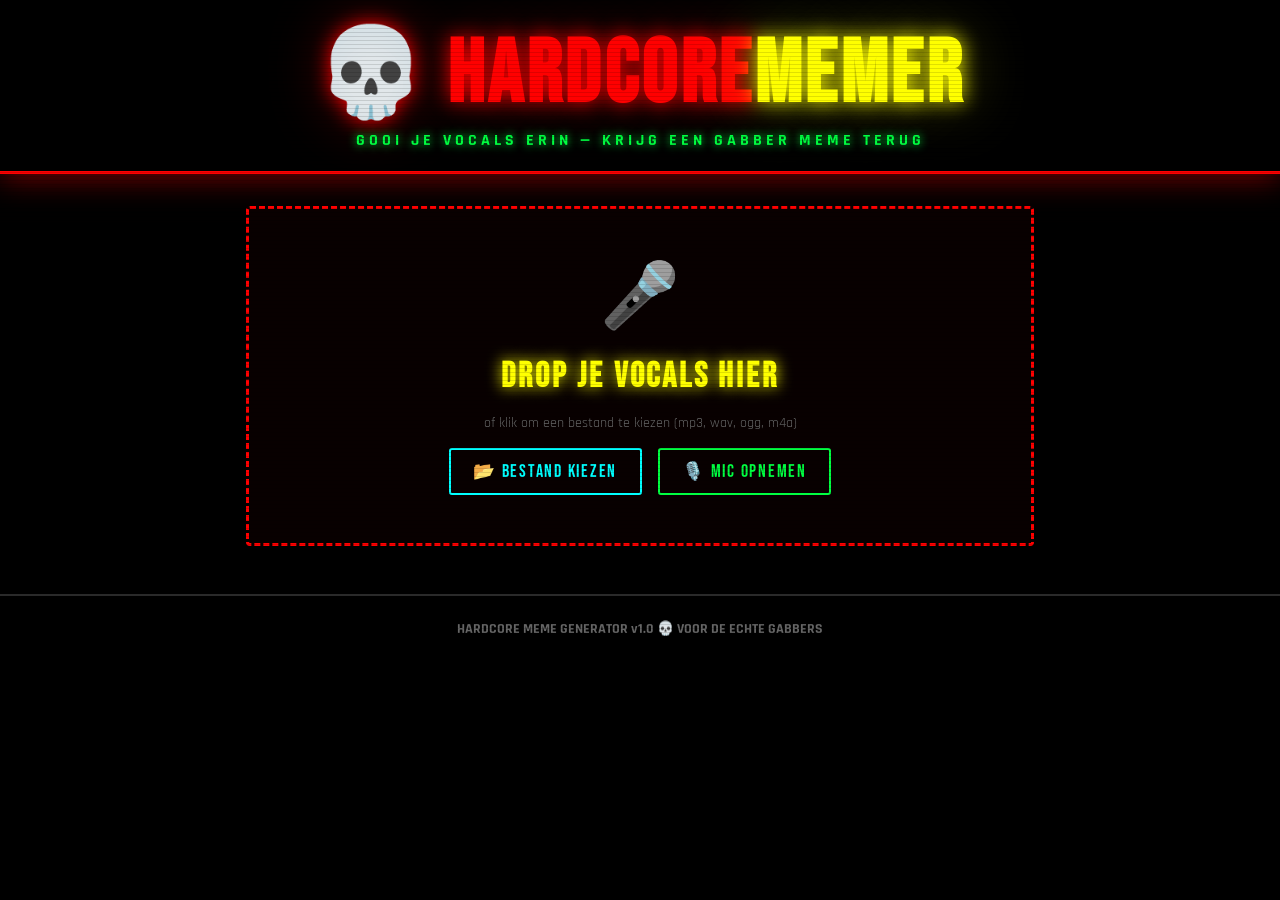
==== commit b949c9d3: "Rename hardcore.html to index.html for GitHub Pages https://claude.ai/code/session_017o4gk4M68tj4Kew" ====
--- a/index.html
+++ b/index.html
@@ -3,463 +3,114 @@
 <head>
   <meta charset="UTF-8" />
   <meta name="viewport" content="width=device-width, initial-scale=1.0" />
-  <title>De Kock Raam en Deurtechniek | Courage B.V. – Elsloo, Limburg</title>
-  <meta name="description" content="De Kock Raam en Deurtechniek – uw specialist in garagedeuren, kozijnen, rolluiken, zonwering en automatisering. Al ruim 20 jaar vertrouwd in Limburg." />
-  <link rel="stylesheet" href="styles.css" />
+  <title>HARDCORE MEME GENERATOR 💀</title>
   <link rel="preconnect" href="https://fonts.googleapis.com" />
-  <link href="https://fonts.googleapis.com/css2?family=Inter:wght@300;400;500;600;700&display=swap" rel="stylesheet" />
+  <link href="https://fonts.googleapis.com/css2?family=Bebas+Neue&family=Rajdhani:wght@400;700&display=swap" rel="stylesheet" />
+  <link rel="stylesheet" href="hardcore.css" />
 </head>
 <body>
 
-  <!-- HEADER / NAV -->
-  <header class="header" id="header">
-    <div class="container header-inner">
-      <a href="#" class="logo">
-        <span class="logo-main">De Kock</span>
-        <span class="logo-sub">Raam en Deurtechniek</span>
-      </a>
-      <nav class="nav" id="nav">
-        <ul class="nav-list">
-          <li><a href="#diensten">Diensten</a></li>
-          <li><a href="#producten">Producten</a></li>
-          <li><a href="#over">Over ons</a></li>
-          <li><a href="#reviews">Beoordelingen</a></li>
-          <li><a href="#contact" class="btn btn-nav">Contact</a></li>
-        </ul>
-      </nav>
-      <button class="nav-toggle" id="nav-toggle" aria-label="Menu openen">
-        <span></span><span></span><span></span>
-      </button>
-    </div>
+  <!-- HEADER -->
+  <header class="hc-header">
+    <div class="hc-logo">💀 HARDCORE<span>MEMER</span></div>
+    <p class="hc-tagline">GOOI JE VOCALS ERIN — KRIJG EEN GABBER MEME TERUG</p>
   </header>
 
-  <!-- HERO -->
-  <section class="hero">
-    <div class="hero-bg"></div>
-    <div class="container hero-content">
-      <p class="hero-label">Specialist in Limburg – ruim 20 jaar ervaring</p>
-      <h1>Kwaliteit bij raam,<br>deur en gevel</h1>
-      <p class="hero-desc">Van garagedeuren en industriedeuren tot aluminium kozijnen, rolluiken en zonwering. Courage B.V. De Kock Raam en Deurtechniek levert maatwerk voor particulieren en zakelijke klanten.</p>
-      <div class="hero-cta">
-        <a href="#contact" class="btn btn-primary">Vrijblijvend offerte</a>
-        <a href="#producten" class="btn btn-outline">Bekijk producten</a>
+  <main class="hc-main">
+
+    <!-- STAP 1: Upload / Record -->
+    <div class="drop-zone" id="drop-zone">
+      <div class="drop-icon">🎤</div>
+      <h2>DROP JE VOCALS HIER</h2>
+      <p>of klik om een bestand te kiezen (mp3, wav, ogg, m4a)</p>
+      <input type="file" id="file-input" accept="audio/*" hidden />
+      <div class="drop-buttons">
+        <button class="hc-btn hc-btn-upload" id="upload-btn">📂 BESTAND KIEZEN</button>
+        <button class="hc-btn hc-btn-mic" id="mic-btn">🎙️ MIC OPNEMEN</button>
       </div>
-      <div class="hero-badges">
-        <div class="badge">
-          <span class="badge-value">8,7</span>
-          <span class="badge-label">Trustoo score</span>
+      <div class="recording-indicator" id="recording-indicator">
+        <div class="rec-dot"></div>
+        <span>BEZIG MET OPNEMEN...</span>
+        <button class="hc-btn hc-btn-stop" id="stop-btn">⏹ STOP</button>
+      </div>
+    </div>
+
+    <!-- STAP 2: Instellingen -->
+    <section class="controls-panel" id="controls-panel" hidden>
+      <h3 class="controls-title">⚙️ HARDCORE INSTELLINGEN</h3>
+      <div class="controls-grid">
+        <div class="control-group">
+          <label for="speed-slider">SPEED / PITCH</label>
+          <input type="range" id="speed-slider" min="0.5" max="4" step="0.1" value="2" />
+          <span class="control-val" id="speed-val">2.0×</span>
         </div>
-        <div class="badge">
-          <span class="badge-value">20+</span>
-          <span class="badge-label">Jaar ervaring</span>
+        <div class="control-group">
+          <label for="dist-slider">DISTORTIE</label>
+          <input type="range" id="dist-slider" min="0" max="100" step="1" value="60" />
+          <span class="control-val" id="dist-val">60%</span>
         </div>
-        <div class="badge">
-          <span class="badge-value">100%</span>
-          <span class="badge-label">Maatwerk</span>
+        <div class="control-group">
+          <label for="bass-slider">BASS BOOST</label>
+          <input type="range" id="bass-slider" min="-6" max="24" step="1" value="12" />
+          <span class="control-val" id="bass-val">+12 dB</span>
+        </div>
+        <div class="control-group">
+          <label for="text-speed-slider">MEME TEKST SNELHEID</label>
+          <input type="range" id="text-speed-slider" min="0.5" max="4" step="0.1" value="1.5" />
+          <span class="control-val" id="text-speed-val">1.5×</span>
         </div>
       </div>
-    </div>
-  </section>
 
-  <!-- USP STRIP -->
-  <section class="usp-strip">
-    <div class="container usp-grid">
-      <div class="usp-item">
-        <div class="usp-icon">&#10003;</div>
-        <div>
-          <strong>Vakkundig advies</strong>
-          <p>Persoonlijk advies op maat voor uw situatie</p>
-        </div>
+      <div class="custom-text-row">
+        <label for="custom-text">EIGEN MEME TEKST (optioneel)</label>
+        <input type="text" id="custom-text" placeholder="bv. HAKKUH HAKKUH" maxlength="40" />
       </div>
-      <div class="usp-item">
-        <div class="usp-icon">&#10003;</div>
-        <div>
-          <strong>Particulier &amp; zakelijk</strong>
-          <p>Oplossingen voor elke klant in Limburg</p>
-        </div>
-      </div>
-      <div class="usp-item">
-        <div class="usp-icon">&#10003;</div>
-        <div>
-          <strong>Beste merken</strong>
-          <p>Uitsluitend producten van topkwaliteit</p>
-        </div>
-      </div>
-      <div class="usp-item">
-        <div class="usp-icon">&#10003;</div>
-        <div>
-          <strong>Afspraken nakomen</strong>
-          <p>Betrouwbaar, netjes en op tijd</p>
-        </div>
+
+      <button class="hc-btn hc-btn-generate" id="generate-btn">
+        💀 GENEREER HARDCORE MEME 💀
+      </button>
+    </section>
+
+    <!-- Laden indicator -->
+    <div class="progress-wrap" id="progress-wrap" hidden>
+      <span id="progress-text">LADEN...</span>
+      <div class="progress-track">
+        <div class="progress-bar" id="progress-bar"></div>
       </div>
     </div>
-  </section>
 
-  <!-- PRODUCTEN -->
-  <section class="section" id="producten">
-    <div class="container">
-      <div class="section-header">
-        <p class="section-label">Wat wij leveren</p>
-        <h2>Onze producten</h2>
-        <p class="section-desc">Wij bieden een compleet pakket voor uw woning of bedrijfspand, inclusief professionele montage en automatisering.</p>
-      </div>
-      <div class="products-grid">
-
-        <div class="product-card">
-          <div class="product-icon" aria-hidden="true">&#128663;</div>
-          <h3>Garagedeuren</h3>
-          <p>Kanteldeuren, sectionaaldeuren en kantelsectionaaldeuren in diverse uitvoeringen. Met of zonder automatisering.</p>
-          <ul>
-            <li>Sectionaaldeuren</li>
-            <li>Kanteldeuren</li>
-            <li>Automatische openers</li>
-          </ul>
-        </div>
-
-        <div class="product-card">
-          <div class="product-icon" aria-hidden="true">&#127981;</div>
-          <h3>Industriedeuren</h3>
-          <p>Robuuste deuren voor bedrijfshallen, magazijnen en industriële omgevingen. Veilig, duurzaam en energiezuinig.</p>
-          <ul>
-            <li>Snelloopdeuren</li>
-            <li>Vouwdeuren</li>
-            <li>Staalplaat deuren</li>
-          </ul>
-        </div>
-
-        <div class="product-card">
-          <div class="product-icon" aria-hidden="true">&#129695;</div>
-          <h3>Aluminium kozijnen &amp; deuren</h3>
-          <p>Slanke, stijlvolle aluminium kozijnen en deuren. Energiezuinig, onderhoudsvriendelijk en in elke kleur leverbaar.</p>
-          <ul>
-            <li>Schuifpuien</li>
-            <li>Voordeur systemen</li>
-            <li>Nieuwbouw &amp; renovatie</li>
-          </ul>
-        </div>
-
-        <div class="product-card">
-          <div class="product-icon" aria-hidden="true">&#9638;</div>
-          <h3>Kunststof kozijnen</h3>
-          <p>Hoogwaardige kunststof kozijnen met uitstekende isolatiewaarden. Duurzaam en vrijwel onderhoudsloos.</p>
-          <ul>
-            <li>HR++ beglazing</li>
-            <li>Triple glas mogelijk</li>
-            <li>Diverse profielsystemen</li>
-          </ul>
-        </div>
-
-        <div class="product-card">
-          <div class="product-icon" aria-hidden="true">&#128737;</div>
-          <h3>Rolluiken</h3>
-          <p>Inbraakwerend, isolerend en verduisterend. Rolluiken voor woning en bedrijf, handmatig of elektrisch.</p>
-          <ul>
-            <li>Opbouw &amp; inbouw</li>
-            <li>Elektrische bediening</li>
-            <li>Insectenwering</li>
-          </ul>
-        </div>
-
-        <div class="product-card">
-          <div class="product-icon" aria-hidden="true">&#9728;</div>
-          <h3>Zonwering</h3>
-          <p>Markiezen, screens en zonneschermen voor optimaal comfort binnenshuis. Inclusief montage en onderhoud.</p>
-          <ul>
-            <li>Uitvalmarkiezen</li>
-            <li>Screens &amp; cassettes</li>
-            <li>Motorisering</li>
-          </ul>
-        </div>
-
-        <div class="product-card">
-          <div class="product-icon" aria-hidden="true">&#129421;</div>
-          <h3>Horren &amp; insectenwering</h3>
-          <p>Geef insecten geen kans. Wij leveren en monteren horren op maat voor ramen, deuren en schuifpuien.</p>
-          <ul>
-            <li>Schuifhorren</li>
-            <li>Plisséhorren</li>
-            <li>Deurhorren</li>
-          </ul>
-        </div>
-
-        <div class="product-card">
-          <div class="product-icon" aria-hidden="true">&#9881;</div>
-          <h3>Automatisering</h3>
-          <p>Maak uw deur of raam slim. Wij verzorgen de automatisering van garagedeuren, rolluiken, zonwering en meer.</p>
-          <ul>
-            <li>Afstandsbediening</li>
-            <li>Smartphone bediening</li>
-            <li>Domotica koppeling</li>
-          </ul>
-        </div>
-
+    <!-- STAP 3: Canvas meme display -->
+    <div class="meme-display" id="meme-display" hidden>
+      <canvas id="meme-canvas" width="640" height="360"></canvas>
+      <div class="bpm-badge" id="bpm-badge">
+        <span class="bpm-num" id="bpm-num">350</span>
+        <span class="bpm-label">BPM</span>
       </div>
     </div>
-  </section>
 
-  <!-- DIENSTEN -->
-  <section class="section section-alt" id="diensten">
-    <div class="container">
-      <div class="section-header">
-        <p class="section-label">Wat wij voor u doen</p>
-        <h2>Onze diensten</h2>
-        <p class="section-desc">Van advies en levering tot montage, afwerking en onderhoud – wij ontzorgen u volledig.</p>
+    <!-- Afspeelbediening -->
+    <div class="playback-bar" id="playback-bar" hidden>
+      <button class="hc-btn hc-btn-play" id="play-btn">▶ PLAY</button>
+      <button class="hc-btn hc-btn-loop" id="loop-btn">🔁 LOOP: AAN</button>
+      <button class="hc-btn hc-btn-download" id="download-btn">⬇ DOWNLOAD MEME (10s)</button>
+      <button class="hc-btn hc-btn-reset" id="reset-btn">🔄 OPNIEUW</button>
+    </div>
+
+    <!-- Download status -->
+    <div class="dl-status" id="dl-status" hidden>
+      <div class="dl-progress-track">
+        <div class="dl-progress-bar" id="dl-progress-bar"></div>
       </div>
-      <div class="services-grid">
+      <span id="dl-status-text">OPNEMEN... 0s / 10s</span>
+    </div>
 
-        <div class="service-card">
-          <div class="service-num">01</div>
-          <h3>Plaatsing nieuwbouw</h3>
-          <p>Wij werken samen met aannemers en projectontwikkelaars voor de volledige kozijn- en deurmontage in nieuwbouwprojecten.</p>
-        </div>
-
-        <div class="service-card">
-          <div class="service-num">02</div>
-          <h3>Renovatie &amp; vervanging</h3>
-          <p>Oude kozijnen vervangen door nieuwe? Wij verwijderen de oude situatie en plaatsen de nieuwe kozijnen inclusief nette afwerking.</p>
-        </div>
-
-        <div class="service-card">
-          <div class="service-num">03</div>
-          <h3>Herstel &amp; reparatie</h3>
-          <p>Beschadigde of slecht sluitende kozijnen, deuren of rolluiken? Onze monteurs lossen het snel en vakkundig op.</p>
-        </div>
-
-        <div class="service-card">
-          <div class="service-num">04</div>
-          <h3>Onderhoud zonwering</h3>
-          <p>Wij verzorgen periodiek onderhoud, reiniging, demontage en herplaatsing van uw zonwering, zodat deze altijd optimaal functioneert.</p>
-        </div>
-
-        <div class="service-card">
-          <div class="service-num">05</div>
-          <h3>Afwerking</h3>
-          <p>Na montage zorgen wij voor een nette afwerking: schilderen, kitten en finishen zodat het resultaat er perfect uitziet.</p>
-        </div>
-
-        <div class="service-card">
-          <div class="service-num">06</div>
-          <h3>Zakelijke projecten</h3>
-          <p>Voor bedrijven, utiliteit en industrie leveren wij op maat gemaakte oplossingen voor garagedeuren, industriedeuren en gevels.</p>
-        </div>
-
-      </div>
-    </div>
-  </section>
-
-  <!-- OVER ONS -->
-  <section class="section" id="over">
-    <div class="container over-grid">
-      <div class="over-content">
-        <p class="section-label">Wie zijn wij</p>
-        <h2>Al meer dan 20 jaar uw specialist in Limburg</h2>
-        <p>Courage B.V. De Kock Raam en Deurtechniek is al ruim twintig jaar het vertrouwde adres in Limburg voor klanten in de particuliere en zakelijke sector. Wij zijn gevestigd op Business Park Stein in Elsloo en bedienen de gehele regio.</p>
-        <p>Als Normstahl Center Limburg leveren wij uitsluitend producten van de beste merken. Kwaliteit, betrouwbaarheid en klanttevredenheid staan bij ons centraal. Onze medewerkers zijn vakbekwaam, klantvriendelijk en werken netjes.</p>
-        <div class="over-stats">
-          <div class="stat">
-            <span class="stat-value">20+</span>
-            <span class="stat-label">Jaar actief</span>
-          </div>
-          <div class="stat">
-            <span class="stat-value">8,7</span>
-            <span class="stat-label">Klantbeoordeling</span>
-          </div>
-          <div class="stat">
-            <span class="stat-value">Top 10</span>
-            <span class="stat-label">Kozijnspecialisten Elsloo</span>
-          </div>
-        </div>
-        <a href="#contact" class="btn btn-primary">Neem contact op</a>
-      </div>
-      <div class="over-visual">
-        <div class="over-card-stack">
-          <div class="over-card">
-            <div class="over-card-icon" aria-hidden="true">&#127942;</div>
-            <h4>Normstahl Center Limburg</h4>
-            <p>Officieel dealer van Normstahl garagedeuren en automatisering</p>
-          </div>
-          <div class="over-card">
-            <div class="over-card-icon" aria-hidden="true">&#128205;</div>
-            <h4>Regio Limburg</h4>
-            <p>Gevestigd in Elsloo, werkzaam in de gehele regio Zuid-Limburg en omgeving</p>
-          </div>
-          <div class="over-card">
-            <div class="over-card-icon" aria-hidden="true">&#129309;</div>
-            <h4>Particulier &amp; zakelijk</h4>
-            <p>Oplossingen voor woningen, bedrijfspanden en industriële omgevingen</p>
-          </div>
-        </div>
-      </div>
-    </div>
-  </section>
-
-  <!-- REVIEWS -->
-  <section class="section section-alt" id="reviews">
-    <div class="container">
-      <div class="section-header">
-        <p class="section-label">Wat klanten zeggen</p>
-        <h2>Beoordelingen</h2>
-        <p class="section-desc">Met een Trustoo-score van 8,7 staan wij in de Top 10 beste kozijnenspecialisten van Elsloo en omstreken.</p>
-      </div>
-      <div class="reviews-score-bar">
-        <div class="score-big">8,7</div>
-        <div class="score-info">
-          <div class="score-stars">&#9733;&#9733;&#9733;&#9733;&#9733;</div>
-          <p>Gebaseerd op klantbeoordelingen via Trustoo</p>
-          <p><strong>Top 10</strong> kozijnenspecialisten in Elsloo (LI)</p>
-        </div>
-      </div>
-      <div class="reviews-grid">
-        <div class="review-card">
-          <div class="review-stars">&#9733;&#9733;&#9733;&#9733;&#9733;</div>
-          <p>"Vakkundig advies, nette afwerking en alles werd precies zoals afgesproken uitgevoerd. Erg tevreden!"</p>
-          <span class="review-author">— Particuliere klant, Elsloo</span>
-        </div>
-        <div class="review-card">
-          <div class="review-stars">&#9733;&#9733;&#9733;&#9733;&#9733;</div>
-          <p>"Onze garagedeur werd snel en professioneel geplaatst. De medewerkers waren vriendelijk en werken netjes."</p>
-          <span class="review-author">— Klant uit Stein</span>
-        </div>
-        <div class="review-card">
-          <div class="review-stars">&#9733;&#9733;&#9733;&#9733;&#9734;</div>
-          <p>"Goed bedrijf met kennis van zaken. Kozijnen vervangen en zonwering geplaatst, alles naar volle tevredenheid."</p>
-          <span class="review-author">— Zakelijke klant, Limburg</span>
-        </div>
-      </div>
-    </div>
-  </section>
-
-  <!-- CONTACT -->
-  <section class="section" id="contact">
-    <div class="container">
-      <div class="section-header">
-        <p class="section-label">Kom in contact</p>
-        <h2>Vraag een offerte aan</h2>
-        <p class="section-desc">Bel, mail of stuur een bericht. Wij reageren snel en geven vrijblijvend advies.</p>
-      </div>
-      <div class="contact-grid">
-        <div class="contact-info">
-          <div class="contact-item">
-            <div class="contact-icon" aria-hidden="true">&#128222;</div>
-            <div>
-              <strong>Telefoon</strong>
-              <a href="tel:0464334131">046 433 4131</a>
-            </div>
-          </div>
-          <div class="contact-item">
-            <div class="contact-icon" aria-hidden="true">&#9993;</div>
-            <div>
-              <strong>E-mail</strong>
-              <a href="mailto:info@couragebv.nl">info@couragebv.nl</a>
-            </div>
-          </div>
-          <div class="contact-item">
-            <div class="contact-icon" aria-hidden="true">&#127758;</div>
-            <div>
-              <strong>Website</strong>
-              <a href="https://www.couragebv.nl" target="_blank" rel="noopener">www.couragebv.nl</a>
-            </div>
-          </div>
-          <div class="contact-item">
-            <div class="contact-icon" aria-hidden="true">&#128205;</div>
-            <div>
-              <strong>Adres</strong>
-              <address>Business Park Stein 210<br>6181 MB Elsloo<br>Nederland</address>
-            </div>
-          </div>
-          <div class="contact-item">
-            <div class="contact-icon" aria-hidden="true">&#127962;</div>
-            <div>
-              <strong>KvK</strong>
-              <span>14100339</span>
-            </div>
-          </div>
-        </div>
-
-        <form class="contact-form" id="contact-form" novalidate>
-          <div class="form-row">
-            <div class="form-group">
-              <label for="naam">Naam *</label>
-              <input type="text" id="naam" name="naam" placeholder="Uw naam" required />
-            </div>
-            <div class="form-group">
-              <label for="email">E-mail *</label>
-              <input type="email" id="email" name="email" placeholder="uw@email.nl" required />
-            </div>
-          </div>
-          <div class="form-group">
-            <label for="telefoon">Telefoonnummer</label>
-            <input type="tel" id="telefoon" name="telefoon" placeholder="06 – ..." />
-          </div>
-          <div class="form-group">
-            <label for="onderwerp">Onderwerp *</label>
-            <select id="onderwerp" name="onderwerp" required>
-              <option value="">Kies een onderwerp</option>
-              <option value="garagedeur">Garagedeur</option>
-              <option value="industriedeur">Industriedeur</option>
-              <option value="kozijnen">Kozijnen (aluminium/kunststof)</option>
-              <option value="rolluiken">Rolluiken</option>
-              <option value="zonwering">Zonwering</option>
-              <option value="horren">Horren &amp; insectenwering</option>
-              <option value="automatisering">Automatisering</option>
-              <option value="onderhoud">Onderhoud / reparatie</option>
-              <option value="anders">Anders</option>
-            </select>
-          </div>
-          <div class="form-group">
-            <label for="bericht">Uw bericht *</label>
-            <textarea id="bericht" name="bericht" rows="5" placeholder="Beschrijf uw situatie of vraag..." required></textarea>
-          </div>
-          <button type="submit" class="btn btn-primary btn-full">Verstuur bericht</button>
-          <div class="form-success" id="form-success" aria-live="polite"></div>
-        </form>
-      </div>
-    </div>
-  </section>
+  </main>
 
   <!-- FOOTER -->
-  <footer class="footer">
-    <div class="container footer-inner">
-      <div class="footer-brand">
-        <span class="logo-main">De Kock</span>
-        <span class="logo-sub">Raam en Deurtechniek</span>
-        <p>Courage B.V. – uw specialist in garagedeuren, kozijnen, rolluiken en zonwering in Limburg.</p>
-      </div>
-      <div class="footer-links">
-        <h4>Producten</h4>
-        <ul>
-          <li><a href="#producten">Garagedeuren</a></li>
-          <li><a href="#producten">Industriedeuren</a></li>
-          <li><a href="#producten">Aluminium kozijnen</a></li>
-          <li><a href="#producten">Kunststof kozijnen</a></li>
-          <li><a href="#producten">Rolluiken</a></li>
-          <li><a href="#producten">Zonwering</a></li>
-        </ul>
-      </div>
-      <div class="footer-links">
-        <h4>Diensten</h4>
-        <ul>
-          <li><a href="#diensten">Nieuwbouw plaatsing</a></li>
-          <li><a href="#diensten">Renovatie</a></li>
-          <li><a href="#diensten">Reparatie</a></li>
-          <li><a href="#diensten">Automatisering</a></li>
-          <li><a href="#diensten">Onderhoud</a></li>
-        </ul>
-      </div>
-      <div class="footer-contact">
-        <h4>Contact</h4>
-        <p><a href="tel:0464334131">046 433 4131</a></p>
-        <p><a href="mailto:info@couragebv.nl">info@couragebv.nl</a></p>
-        <p>Business Park Stein 210<br>6181 MB Elsloo</p>
-      </div>
-    </div>
-    <div class="footer-bottom">
-      <div class="container">
-        <p>&copy; 2024 Courage B.V. De Kock Raam en Deurtechniek &ndash; KvK 14100339</p>
-      </div>
-    </div>
+  <footer class="hc-footer">
+    <p>HARDCORE MEME GENERATOR v1.0 💀 VOOR DE ECHTE GABBERS</p>
   </footer>
 
-  <script src="script.js"></script>
+  <script src="hardcore.js"></script>
 </body>
 </html>
--- a/hardcore.css
+++ b/hardcore.css
@@ -0,0 +1,490 @@
+/* ============================================================
+   HARDCORE MEME GENERATOR — Gabber Styling 💀
+   ============================================================ */
+
+*, *::before, *::after { box-sizing: border-box; margin: 0; padding: 0; }
+
+:root {
+  --bg:       #000000;
+  --surface:  #0d0d0d;
+  --border:   #2a2a2a;
+  --red:      #ff0000;
+  --yellow:   #ffff00;
+  --green:    #00ff41;
+  --cyan:     #00ffff;
+  --pink:     #ff00ff;
+  --orange:   #ff6600;
+  --text:     #ffffff;
+  --muted:    #666666;
+}
+
+/* ── Base ──────────────────────────────────────────────────── */
+body {
+  background: var(--bg);
+  color: var(--text);
+  font-family: 'Rajdhani', 'Impact', Arial, sans-serif;
+  font-weight: 700;
+  min-height: 100vh;
+  overflow-x: hidden;
+}
+
+/* Scanlines overlay */
+body::after {
+  content: '';
+  position: fixed;
+  inset: 0;
+  background: repeating-linear-gradient(
+    0deg,
+    transparent,
+    transparent 3px,
+    rgba(0,0,0,0.12) 3px,
+    rgba(0,0,0,0.12) 4px
+  );
+  pointer-events: none;
+  z-index: 9000;
+}
+
+/* ── Header ────────────────────────────────────────────────── */
+.hc-header {
+  text-align: center;
+  padding: 2rem 1rem 1.25rem;
+  border-bottom: 3px solid var(--red);
+  box-shadow: 0 3px 30px rgba(255,0,0,0.5);
+  position: relative;
+}
+
+.hc-logo {
+  font-family: 'Bebas Neue', Impact, Arial Black, sans-serif;
+  font-size: clamp(2.5rem, 9vw, 5.5rem);
+  letter-spacing: 0.04em;
+  color: var(--red);
+  text-shadow:
+    0 0 20px var(--red),
+    0 0 60px rgba(255,0,0,0.35);
+  animation: logo-flicker 4s steps(1) infinite;
+  line-height: 1;
+}
+
+.hc-logo span {
+  color: var(--yellow);
+  text-shadow:
+    0 0 20px var(--yellow),
+    0 0 60px rgba(255,255,0,0.35);
+}
+
+.hc-tagline {
+  margin-top: 0.6rem;
+  font-size: clamp(0.7rem, 2vw, 1rem);
+  letter-spacing: 0.25em;
+  color: var(--green);
+  text-shadow: 0 0 10px var(--green);
+}
+
+/* ── Main layout ───────────────────────────────────────────── */
+.hc-main {
+  max-width: 820px;
+  margin: 0 auto;
+  padding: 2rem 1rem 3rem;
+  display: flex;
+  flex-direction: column;
+  gap: 1.5rem;
+}
+
+/* ── Drop zone ─────────────────────────────────────────────── */
+.drop-zone {
+  display: flex;
+  flex-direction: column;
+  align-items: center;
+  gap: 1rem;
+  padding: 3rem 1.5rem;
+  border: 3px dashed var(--red);
+  border-radius: 4px;
+  background: rgba(255,0,0,0.03);
+  cursor: default;
+  transition: background 0.2s, border-color 0.2s, box-shadow 0.2s;
+}
+
+.drop-zone.drag-over {
+  border-style: solid;
+  background: rgba(255,0,0,0.08);
+  box-shadow: 0 0 40px rgba(255,0,0,0.25);
+}
+
+.drop-icon {
+  font-size: 4rem;
+  animation: icon-bounce 0.6s ease-in-out infinite alternate;
+}
+
+.drop-zone h2 {
+  font-family: 'Bebas Neue', Impact, sans-serif;
+  font-size: clamp(1.5rem, 5vw, 2.2rem);
+  color: var(--yellow);
+  letter-spacing: 0.08em;
+  text-shadow: 0 0 15px var(--yellow);
+}
+
+.drop-zone p {
+  color: var(--muted);
+  font-size: 0.9rem;
+  font-weight: 400;
+}
+
+.drop-buttons {
+  display: flex;
+  gap: 1rem;
+  flex-wrap: wrap;
+  justify-content: center;
+}
+
+/* ── Recording indicator ───────────────────────────────────── */
+.recording-indicator {
+  display: none;
+  align-items: center;
+  gap: 1rem;
+  background: rgba(255,0,0,0.08);
+  border: 2px solid var(--red);
+  padding: 0.65rem 1.25rem;
+  border-radius: 4px;
+  animation: rec-pulse 1s ease-in-out infinite;
+}
+.recording-indicator.visible { display: flex; }
+
+.rec-dot {
+  width: 14px;
+  height: 14px;
+  background: var(--red);
+  border-radius: 50%;
+  box-shadow: 0 0 8px var(--red);
+  animation: blink 0.9s steps(1) infinite;
+  flex-shrink: 0;
+}
+
+/* ── Buttons ───────────────────────────────────────────────── */
+.hc-btn {
+  font-family: 'Bebas Neue', Impact, sans-serif;
+  font-size: 1.1rem;
+  letter-spacing: 0.1em;
+  padding: 0.7rem 1.4rem;
+  border: 2px solid;
+  border-radius: 3px;
+  cursor: pointer;
+  background: transparent;
+  transition: background 0.15s, box-shadow 0.15s, transform 0.1s;
+}
+.hc-btn:hover  { transform: scale(1.04); }
+.hc-btn:active { transform: scale(0.97); }
+.hc-btn:disabled { opacity: 0.45; cursor: not-allowed; transform: none; }
+
+.hc-btn-upload { border-color: var(--cyan); color: var(--cyan); }
+.hc-btn-upload:hover { background: var(--cyan); color: #000; box-shadow: 0 0 18px var(--cyan); }
+
+.hc-btn-mic { border-color: var(--green); color: var(--green); }
+.hc-btn-mic:hover { background: var(--green); color: #000; box-shadow: 0 0 18px var(--green); }
+
+.hc-btn-stop { border-color: var(--red); color: var(--red); }
+.hc-btn-stop:hover { background: var(--red); color: #fff; box-shadow: 0 0 18px var(--red); }
+
+.hc-btn-generate {
+  border-color: var(--red);
+  color: var(--yellow);
+  background: var(--red);
+  font-size: clamp(1.1rem, 3vw, 1.6rem);
+  padding: 1rem 2rem;
+  width: 100%;
+  text-shadow: 0 0 10px rgba(0,0,0,0.6);
+  box-shadow: 0 0 20px rgba(255,0,0,0.4);
+  animation: generate-shake 3.5s ease-in-out infinite;
+}
+.hc-btn-generate:hover { background: #cc0000; box-shadow: 0 0 40px var(--red); }
+
+.hc-btn-play { border-color: var(--green); color: var(--green); }
+.hc-btn-play:hover { background: var(--green); color: #000; box-shadow: 0 0 18px var(--green); }
+
+.hc-btn-loop { border-color: var(--cyan); color: var(--cyan); }
+.hc-btn-loop.off { border-color: var(--muted); color: var(--muted); }
+
+.hc-btn-download { border-color: var(--yellow); color: var(--yellow); }
+.hc-btn-download:hover { background: var(--yellow); color: #000; box-shadow: 0 0 18px var(--yellow); }
+
+.hc-btn-reset { border-color: var(--muted); color: var(--muted); }
+.hc-btn-reset:hover { border-color: var(--text); color: var(--text); }
+
+/* ── Controls panel ────────────────────────────────────────── */
+.controls-panel {
+  background: var(--surface);
+  border: 2px solid var(--red);
+  border-radius: 4px;
+  padding: 1.5rem;
+  display: flex;
+  flex-direction: column;
+  gap: 1.5rem;
+  box-shadow: 0 0 20px rgba(255,0,0,0.15);
+}
+.controls-panel[hidden] { display: none; }
+
+.controls-title {
+  font-family: 'Bebas Neue', Impact, sans-serif;
+  font-size: 1.4rem;
+  letter-spacing: 0.12em;
+  color: var(--yellow);
+  text-shadow: 0 0 10px var(--yellow);
+}
+
+.controls-grid {
+  display: grid;
+  grid-template-columns: repeat(auto-fit, minmax(190px, 1fr));
+  gap: 1.25rem;
+}
+
+.control-group {
+  display: flex;
+  flex-direction: column;
+  gap: 0.4rem;
+}
+
+.control-group label {
+  font-size: 0.72rem;
+  letter-spacing: 0.18em;
+  color: var(--yellow);
+  text-shadow: 0 0 6px rgba(255,255,0,0.4);
+}
+
+input[type="range"] {
+  -webkit-appearance: none;
+  appearance: none;
+  width: 100%;
+  height: 6px;
+  background: #2a2a2a;
+  border-radius: 3px;
+  outline: none;
+  cursor: pointer;
+}
+input[type="range"]::-webkit-slider-thumb {
+  -webkit-appearance: none;
+  appearance: none;
+  width: 20px;
+  height: 20px;
+  background: var(--red);
+  border-radius: 50%;
+  box-shadow: 0 0 8px var(--red);
+  cursor: pointer;
+}
+input[type="range"]::-moz-range-thumb {
+  width: 20px;
+  height: 20px;
+  background: var(--red);
+  border: none;
+  border-radius: 50%;
+  box-shadow: 0 0 8px var(--red);
+  cursor: pointer;
+}
+
+.control-val {
+  font-family: 'Bebas Neue', monospace;
+  font-size: 1.3rem;
+  color: var(--green);
+  text-shadow: 0 0 6px var(--green);
+}
+
+.custom-text-row {
+  display: flex;
+  flex-direction: column;
+  gap: 0.4rem;
+}
+.custom-text-row label {
+  font-size: 0.72rem;
+  letter-spacing: 0.18em;
+  color: var(--yellow);
+}
+.custom-text-row input {
+  background: #1a1a1a;
+  border: 2px solid #333;
+  color: var(--text);
+  padding: 0.65rem 0.9rem;
+  font-family: 'Bebas Neue', Impact, sans-serif;
+  font-size: 1.1rem;
+  letter-spacing: 0.1em;
+  text-transform: uppercase;
+  outline: none;
+  border-radius: 3px;
+  transition: border-color 0.2s, box-shadow 0.2s;
+}
+.custom-text-row input:focus {
+  border-color: var(--red);
+  box-shadow: 0 0 10px rgba(255,0,0,0.3);
+}
+
+/* ── Progress ──────────────────────────────────────────────── */
+.progress-wrap {
+  display: flex;
+  flex-direction: column;
+  align-items: center;
+  gap: 0.75rem;
+  background: var(--surface);
+  border: 2px solid #2a2a2a;
+  padding: 1.5rem;
+  border-radius: 4px;
+}
+.progress-wrap[hidden] { display: none; }
+
+#progress-text {
+  font-size: 0.85rem;
+  letter-spacing: 0.15em;
+  color: var(--green);
+  text-shadow: 0 0 6px var(--green);
+}
+
+.progress-track {
+  width: 100%;
+  height: 8px;
+  background: #1a1a1a;
+  border-radius: 4px;
+  overflow: hidden;
+}
+.progress-bar {
+  height: 100%;
+  width: 0%;
+  background: var(--red);
+  border-radius: 4px;
+  box-shadow: 0 0 8px var(--red);
+  transition: width 0.15s linear;
+}
+
+/* ── Meme canvas ───────────────────────────────────────────── */
+.meme-display {
+  position: relative;
+  border: 3px solid var(--red);
+  border-radius: 4px;
+  overflow: hidden;
+  box-shadow: 0 0 30px rgba(255,0,0,0.4), 0 0 60px rgba(255,0,0,0.15);
+}
+.meme-display[hidden] { display: none; }
+
+#meme-canvas {
+  display: block;
+  width: 100%;
+  height: auto;
+}
+
+.bpm-badge {
+  position: absolute;
+  top: 10px;
+  right: 10px;
+  background: rgba(0,0,0,0.75);
+  border: 2px solid var(--red);
+  border-radius: 3px;
+  padding: 0.2rem 0.7rem;
+  display: flex;
+  flex-direction: column;
+  align-items: center;
+  line-height: 1.1;
+  box-shadow: 0 0 10px rgba(255,0,0,0.4);
+}
+.bpm-num {
+  font-family: 'Bebas Neue', monospace;
+  font-size: 2rem;
+  color: var(--red);
+  text-shadow: 0 0 10px var(--red);
+}
+.bpm-label {
+  font-size: 0.6rem;
+  letter-spacing: 0.2em;
+  color: var(--muted);
+}
+
+/* ── Playback bar ──────────────────────────────────────────── */
+.playback-bar {
+  display: flex;
+  flex-wrap: wrap;
+  gap: 0.75rem;
+  justify-content: center;
+}
+.playback-bar[hidden] { display: none; }
+
+/* ── Download status ───────────────────────────────────────── */
+.dl-status {
+  display: flex;
+  flex-direction: column;
+  align-items: center;
+  gap: 0.6rem;
+  background: rgba(255,255,0,0.05);
+  border: 2px solid var(--yellow);
+  border-radius: 4px;
+  padding: 1rem 1.5rem;
+}
+.dl-status[hidden] { display: none; }
+
+.dl-progress-track {
+  width: 100%;
+  height: 8px;
+  background: #1a1a1a;
+  border-radius: 4px;
+  overflow: hidden;
+}
+.dl-progress-bar {
+  height: 100%;
+  width: 0%;
+  background: var(--yellow);
+  border-radius: 4px;
+  box-shadow: 0 0 8px var(--yellow);
+  transition: width 0.3s linear;
+}
+#dl-status-text {
+  font-size: 0.85rem;
+  letter-spacing: 0.1em;
+  color: var(--yellow);
+}
+
+/* ── Footer ────────────────────────────────────────────────── */
+.hc-footer {
+  text-align: center;
+  padding: 1.5rem 1rem;
+  border-top: 2px solid var(--border);
+  color: var(--muted);
+  font-size: 0.85rem;
+  display: flex;
+  flex-direction: column;
+  gap: 0.6rem;
+}
+.hc-footer a { color: var(--cyan); text-decoration: none; }
+.hc-footer a:hover { text-decoration: underline; }
+
+/* ── Animations ────────────────────────────────────────────── */
+@keyframes logo-flicker {
+  0%, 91%, 93%, 96%, 100% { opacity: 1; }
+  92%, 95%                 { opacity: 0.75; }
+}
+
+@keyframes icon-bounce {
+  from { transform: translateY(0);     }
+  to   { transform: translateY(-12px); }
+}
+
+@keyframes blink {
+  0%, 49% { opacity: 1; }
+  50%, 100% { opacity: 0; }
+}
+
+@keyframes rec-pulse {
+  0%, 100% { box-shadow: 0 0 5px rgba(255,0,0,0.3); }
+  50%       { box-shadow: 0 0 20px rgba(255,0,0,0.6); }
+}
+
+@keyframes generate-shake {
+  0%, 88%, 100% { transform: translateX(0); }
+  90%  { transform: translateX(-4px); }
+  91%  { transform: translateX( 4px); }
+  92%  { transform: translateX(-4px); }
+  93%  { transform: translateX( 4px); }
+  94%  { transform: translateX(-2px); }
+  95%  { transform: translateX( 2px); }
+  96%  { transform: translateX(0);    }
+}
+
+/* ── Responsive ────────────────────────────────────────────── */
+@media (max-width: 480px) {
+  .drop-zone { padding: 2rem 1rem; }
+  .controls-panel { padding: 1rem; }
+  .hc-btn { font-size: 0.95rem; padding: 0.6rem 1rem; }
+  .hc-btn-generate { font-size: 1.1rem; }
+}
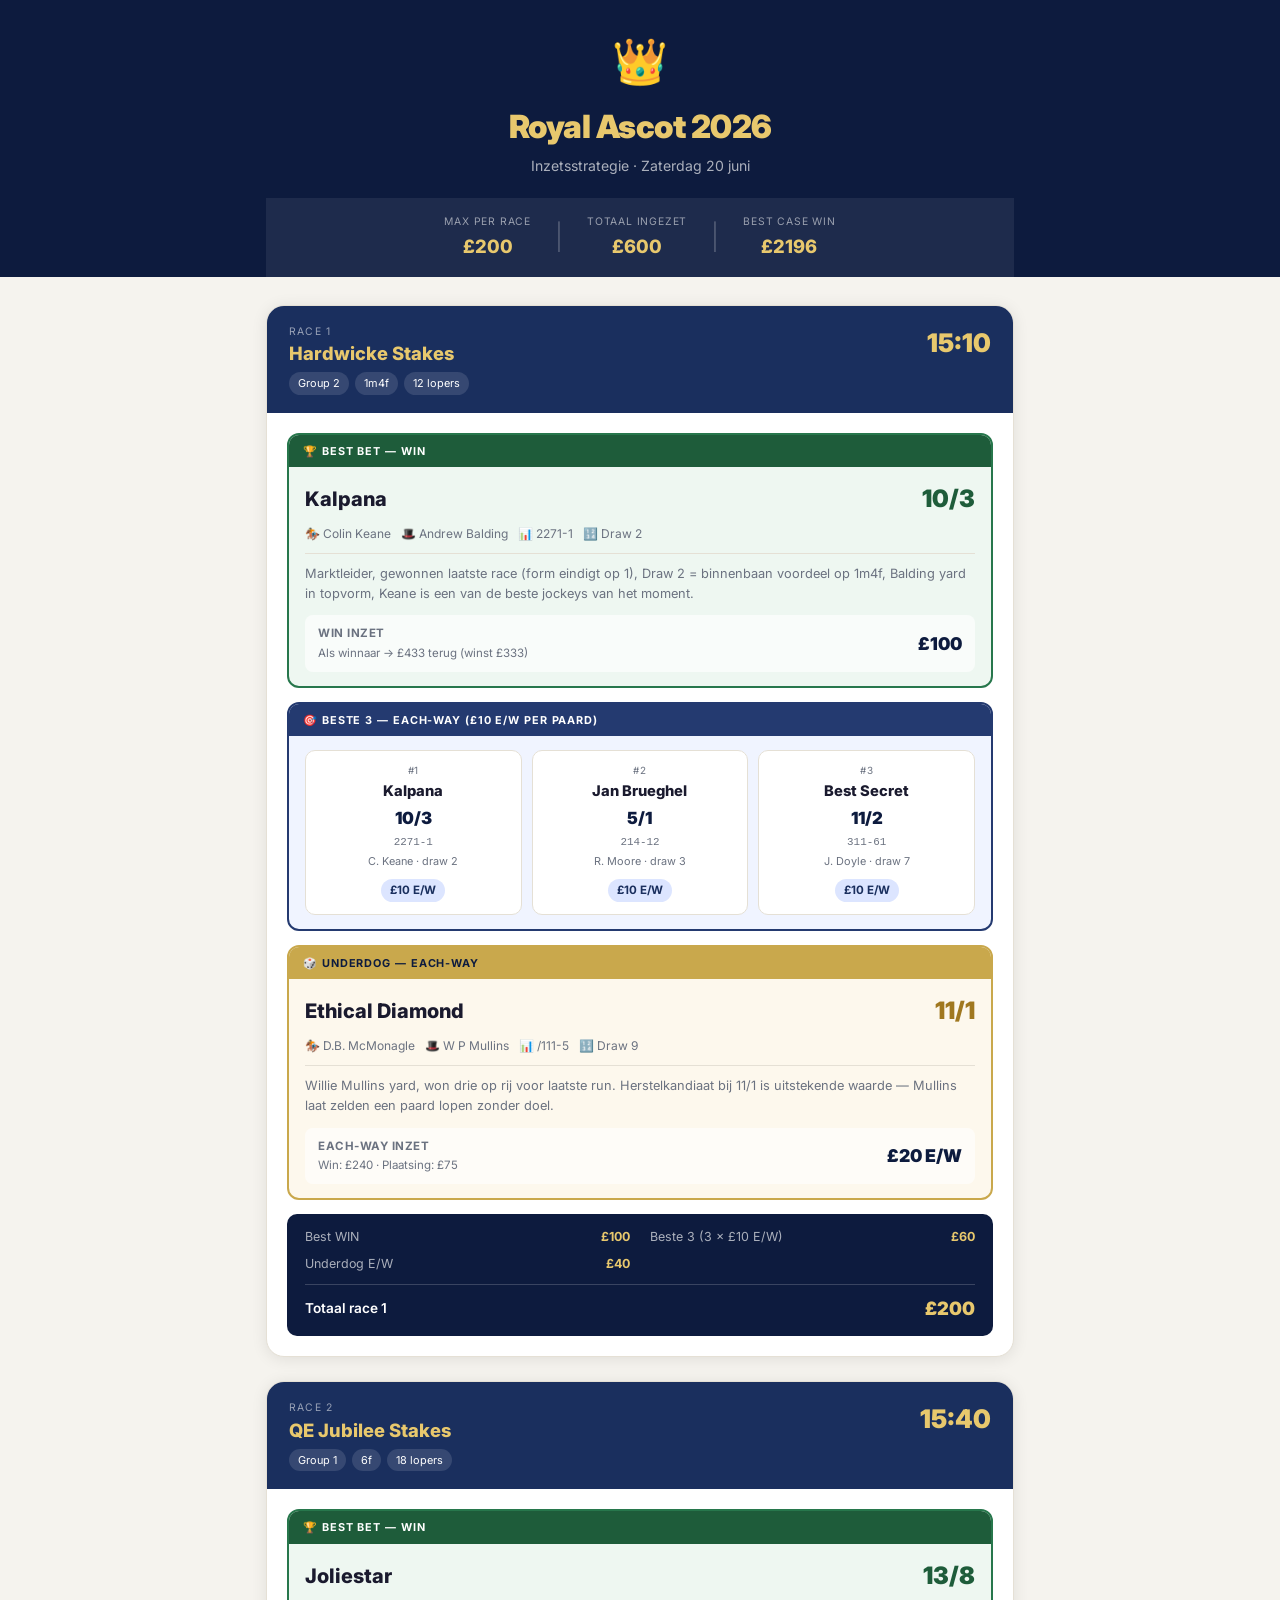
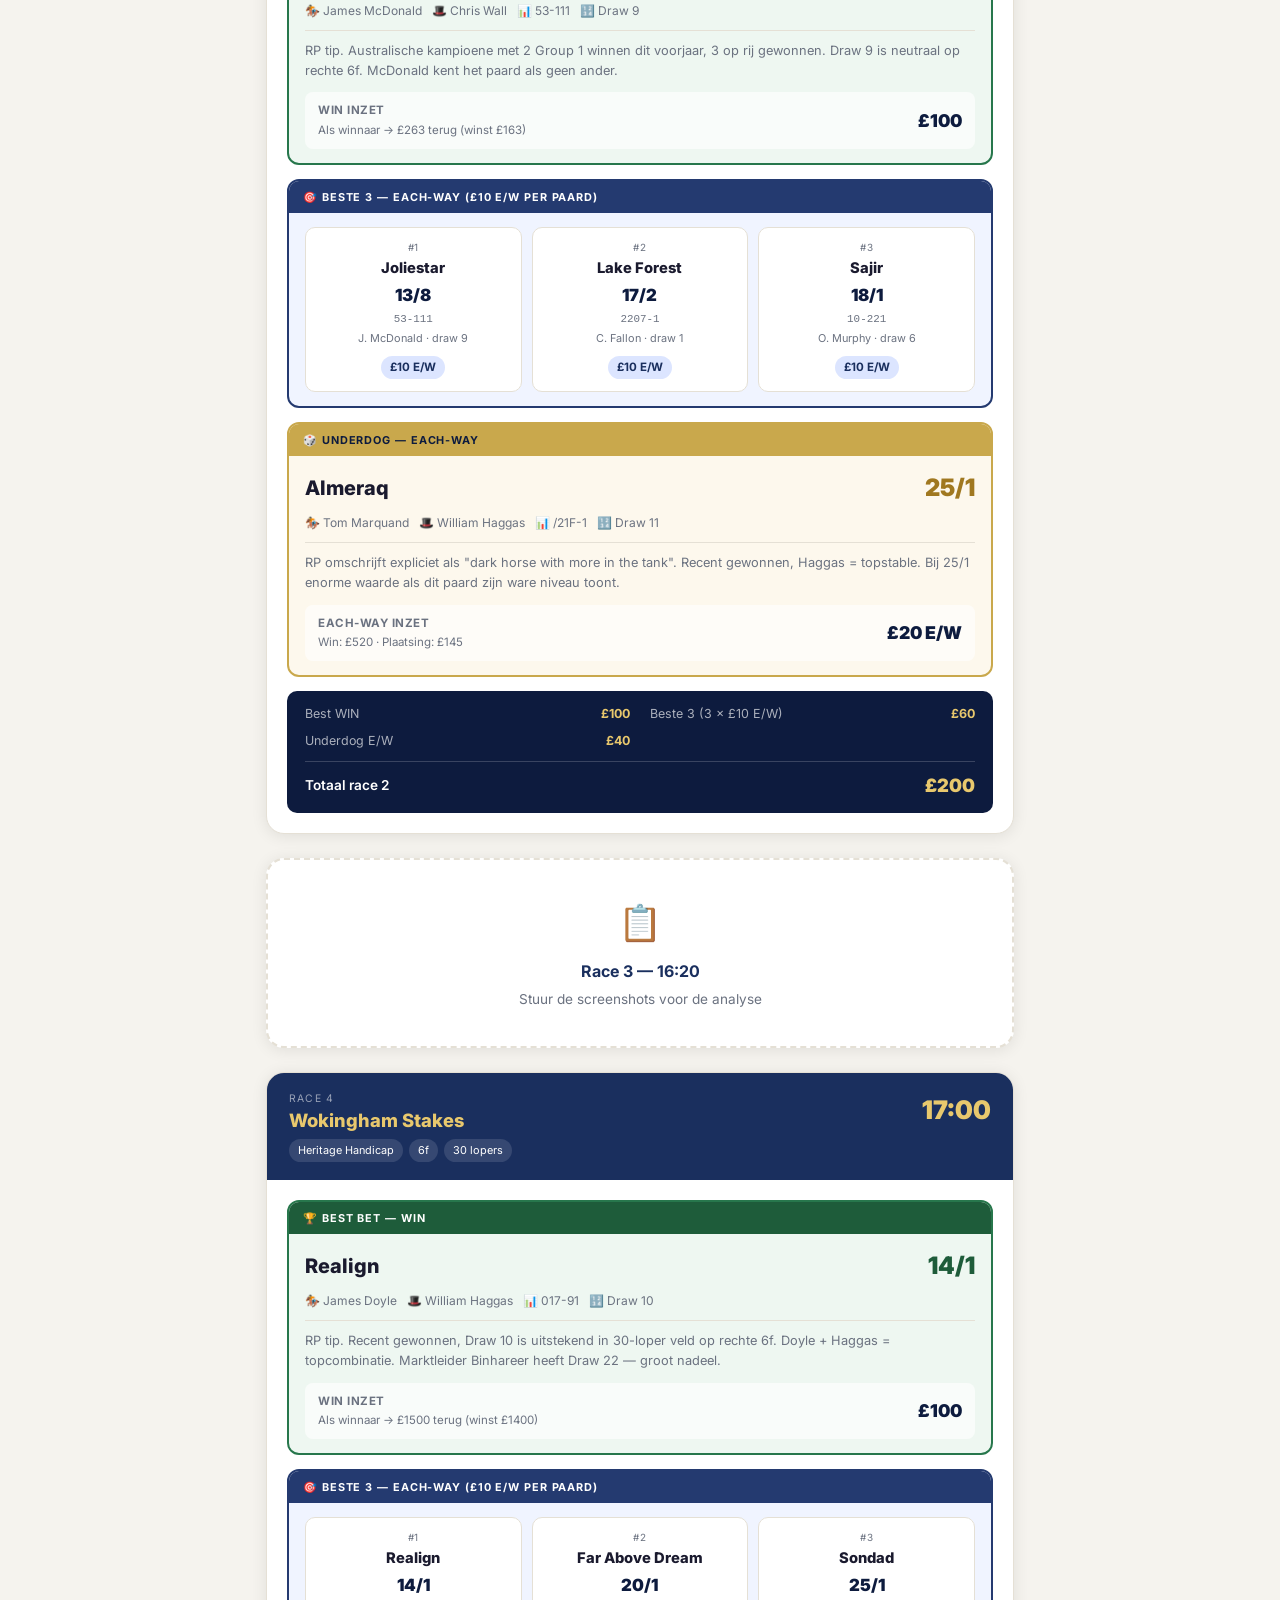
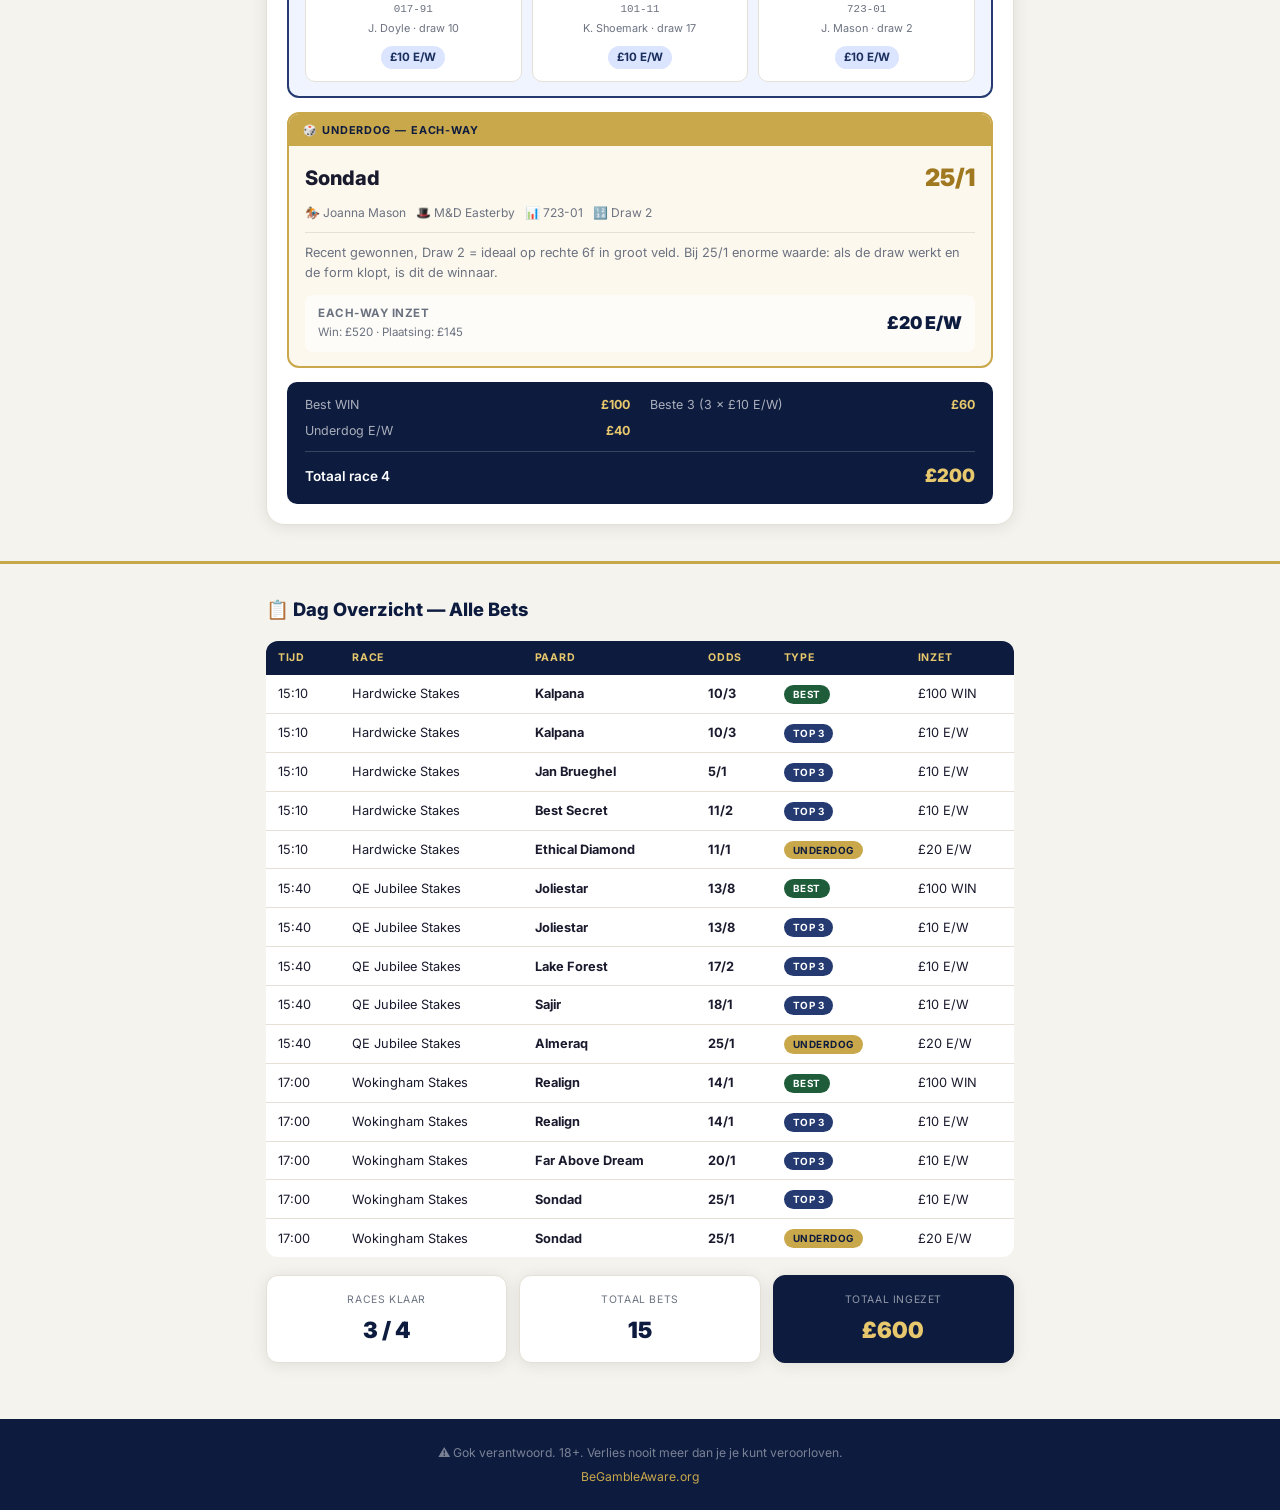
==== commit 79479378: "Add Royal Ascot 2026 betting strategy app Three-bet system per race (max £200): - Best (WIN £100), B" ====
--- a/index.html
+++ b/index.html
@@ -3,114 +3,47 @@
 <head>
   <meta charset="UTF-8" />
   <meta name="viewport" content="width=device-width, initial-scale=1.0" />
-  <title>HARDCORE MEME GENERATOR 💀</title>
-  <link rel="preconnect" href="https://fonts.googleapis.com" />
-  <link href="https://fonts.googleapis.com/css2?family=Bebas+Neue&family=Rajdhani:wght@400;700&display=swap" rel="stylesheet" />
-  <link rel="stylesheet" href="hardcore.css" />
+  <title>Royal Ascot 2026 — Inzetsstrategie</title>
+  <link rel="stylesheet" href="styles.css" />
+  <link href="https://fonts.googleapis.com/css2?family=Inter:wght@300;400;500;600;700;900&display=swap" rel="stylesheet" />
 </head>
 <body>
 
-  <!-- HEADER -->
-  <header class="hc-header">
-    <div class="hc-logo">💀 HARDCORE<span>MEMER</span></div>
-    <p class="hc-tagline">GOOI JE VOCALS ERIN — KRIJG EEN GABBER MEME TERUG</p>
+  <header class="site-header">
+    <div class="container">
+      <div class="header-logo">👑</div>
+      <h1 class="header-title">Royal Ascot 2026</h1>
+      <p class="header-subtitle">Inzetsstrategie · Zaterdag 20 juni</p>
+      <div class="budget-banner">
+        <div class="budget-item">
+          <span class="budget-label">Max per race</span>
+          <span class="budget-value">£200</span>
+        </div>
+        <div class="budget-divider">|</div>
+        <div class="budget-item">
+          <span class="budget-label">Totaal ingezet</span>
+          <span class="budget-value">£<span id="total-amount">0</span></span>
+        </div>
+        <div class="budget-divider">|</div>
+        <div class="budget-item">
+          <span class="budget-label">Best case WIN</span>
+          <span class="budget-value">£<span id="return-amount">0</span></span>
+        </div>
+      </div>
+    </div>
   </header>
 
-  <main class="hc-main">
+  <main class="main container" id="races-container"></main>
 
-    <!-- STAP 1: Upload / Record -->
-    <div class="drop-zone" id="drop-zone">
-      <div class="drop-icon">🎤</div>
-      <h2>DROP JE VOCALS HIER</h2>
-      <p>of klik om een bestand te kiezen (mp3, wav, ogg, m4a)</p>
-      <input type="file" id="file-input" accept="audio/*" hidden />
-      <div class="drop-buttons">
-        <button class="hc-btn hc-btn-upload" id="upload-btn">📂 BESTAND KIEZEN</button>
-        <button class="hc-btn hc-btn-mic" id="mic-btn">🎙️ MIC OPNEMEN</button>
-      </div>
-      <div class="recording-indicator" id="recording-indicator">
-        <div class="rec-dot"></div>
-        <span>BEZIG MET OPNEMEN...</span>
-        <button class="hc-btn hc-btn-stop" id="stop-btn">⏹ STOP</button>
-      </div>
+  <section class="day-summary" id="day-summary"></section>
+
+  <footer class="site-footer">
+    <div class="container">
+      <p>⚠️ Gok verantwoord. 18+. Verlies nooit meer dan je je kunt veroorloven.</p>
+      <p><a href="https://www.begambleaware.org" target="_blank">BeGambleAware.org</a></p>
     </div>
-
-    <!-- STAP 2: Instellingen -->
-    <section class="controls-panel" id="controls-panel" hidden>
-      <h3 class="controls-title">⚙️ HARDCORE INSTELLINGEN</h3>
-      <div class="controls-grid">
-        <div class="control-group">
-          <label for="speed-slider">SPEED / PITCH</label>
-          <input type="range" id="speed-slider" min="0.5" max="4" step="0.1" value="2" />
-          <span class="control-val" id="speed-val">2.0×</span>
-        </div>
-        <div class="control-group">
-          <label for="dist-slider">DISTORTIE</label>
-          <input type="range" id="dist-slider" min="0" max="100" step="1" value="60" />
-          <span class="control-val" id="dist-val">60%</span>
-        </div>
-        <div class="control-group">
-          <label for="bass-slider">BASS BOOST</label>
-          <input type="range" id="bass-slider" min="-6" max="24" step="1" value="12" />
-          <span class="control-val" id="bass-val">+12 dB</span>
-        </div>
-        <div class="control-group">
-          <label for="text-speed-slider">MEME TEKST SNELHEID</label>
-          <input type="range" id="text-speed-slider" min="0.5" max="4" step="0.1" value="1.5" />
-          <span class="control-val" id="text-speed-val">1.5×</span>
-        </div>
-      </div>
-
-      <div class="custom-text-row">
-        <label for="custom-text">EIGEN MEME TEKST (optioneel)</label>
-        <input type="text" id="custom-text" placeholder="bv. HAKKUH HAKKUH" maxlength="40" />
-      </div>
-
-      <button class="hc-btn hc-btn-generate" id="generate-btn">
-        💀 GENEREER HARDCORE MEME 💀
-      </button>
-    </section>
-
-    <!-- Laden indicator -->
-    <div class="progress-wrap" id="progress-wrap" hidden>
-      <span id="progress-text">LADEN...</span>
-      <div class="progress-track">
-        <div class="progress-bar" id="progress-bar"></div>
-      </div>
-    </div>
-
-    <!-- STAP 3: Canvas meme display -->
-    <div class="meme-display" id="meme-display" hidden>
-      <canvas id="meme-canvas" width="640" height="360"></canvas>
-      <div class="bpm-badge" id="bpm-badge">
-        <span class="bpm-num" id="bpm-num">350</span>
-        <span class="bpm-label">BPM</span>
-      </div>
-    </div>
-
-    <!-- Afspeelbediening -->
-    <div class="playback-bar" id="playback-bar" hidden>
-      <button class="hc-btn hc-btn-play" id="play-btn">▶ PLAY</button>
-      <button class="hc-btn hc-btn-loop" id="loop-btn">🔁 LOOP: AAN</button>
-      <button class="hc-btn hc-btn-download" id="download-btn">⬇ DOWNLOAD MEME (10s)</button>
-      <button class="hc-btn hc-btn-reset" id="reset-btn">🔄 OPNIEUW</button>
-    </div>
-
-    <!-- Download status -->
-    <div class="dl-status" id="dl-status" hidden>
-      <div class="dl-progress-track">
-        <div class="dl-progress-bar" id="dl-progress-bar"></div>
-      </div>
-      <span id="dl-status-text">OPNEMEN... 0s / 10s</span>
-    </div>
-
-  </main>
-
-  <!-- FOOTER -->
-  <footer class="hc-footer">
-    <p>HARDCORE MEME GENERATOR v1.0 💀 VOOR DE ECHTE GABBERS</p>
   </footer>
 
-  <script src="hardcore.js"></script>
+  <script src="script.js"></script>
 </body>
 </html>
--- a/styles.css
+++ b/styles.css
@@ -0,0 +1,363 @@
+/* ============================================================
+   ROYAL ASCOT 2026 — Betting Strategy App
+   ============================================================ */
+
+:root {
+  --navy:        #0d1b3e;
+  --navy-mid:    #1a2f5e;
+  --navy-light:  #243a70;
+  --gold:        #c9a84c;
+  --gold-light:  #e8c86d;
+  --gold-bg:     #fdf8ed;
+  --green:       #1e5c3a;
+  --green-light: #27774c;
+  --green-bg:    #eef7f1;
+  --white:       #ffffff;
+  --bg:          #f5f3ee;
+  --text:        #1a1a2e;
+  --text-muted:  #6b7280;
+  --border:      #e5e0d5;
+  --shadow:      0 2px 16px rgba(0,0,0,0.09);
+}
+
+* { box-sizing: border-box; margin: 0; padding: 0; }
+
+body {
+  font-family: 'Inter', sans-serif;
+  background: var(--bg);
+  color: var(--text);
+  line-height: 1.5;
+  -webkit-font-smoothing: antialiased;
+}
+
+.container {
+  max-width: 780px;
+  margin: 0 auto;
+  padding: 0 16px;
+}
+
+/* ── HEADER ──────────────────────────────────────────────── */
+.site-header {
+  background: var(--navy);
+  color: var(--white);
+  padding: 28px 0 0;
+  text-align: center;
+}
+
+.header-logo { font-size: 2.8rem; margin-bottom: 8px; }
+
+.header-title {
+  font-size: 2rem;
+  font-weight: 900;
+  letter-spacing: -0.5px;
+  color: var(--gold-light);
+}
+
+.header-subtitle {
+  font-size: 0.88rem;
+  opacity: 0.65;
+  margin-top: 4px;
+  margin-bottom: 22px;
+}
+
+.budget-banner {
+  display: flex;
+  align-items: center;
+  justify-content: center;
+  gap: 24px;
+  background: rgba(255,255,255,0.07);
+  padding: 16px 20px;
+  flex-wrap: wrap;
+}
+
+.budget-item { display: flex; flex-direction: column; align-items: center; gap: 3px; }
+
+.budget-label {
+  font-size: 0.65rem;
+  text-transform: uppercase;
+  letter-spacing: 0.8px;
+  opacity: 0.55;
+}
+
+.budget-value { font-size: 1.15rem; font-weight: 800; color: var(--gold-light); }
+.budget-divider { opacity: 0.2; font-size: 1.6rem; }
+
+/* ── MAIN ───────────────────────────────────────────────── */
+.main {
+  padding: 28px 16px;
+  display: flex;
+  flex-direction: column;
+  gap: 24px;
+}
+
+/* ── RACE CARD ──────────────────────────────────────────── */
+.race-card {
+  background: var(--white);
+  border-radius: 18px;
+  overflow: hidden;
+  box-shadow: var(--shadow);
+  border: 1px solid var(--border);
+}
+
+.race-header {
+  background: var(--navy-mid);
+  color: var(--white);
+  padding: 18px 22px;
+  display: flex;
+  align-items: flex-start;
+  justify-content: space-between;
+  gap: 12px;
+}
+
+.race-number { font-size: 0.65rem; text-transform: uppercase; letter-spacing: 1.2px; opacity: 0.55; margin-bottom: 3px; }
+.race-name   { font-size: 1.15rem; font-weight: 800; color: var(--gold-light); line-height: 1.2; }
+
+.race-meta { display: flex; gap: 6px; margin-top: 8px; flex-wrap: wrap; }
+
+.race-badge {
+  font-size: 0.68rem;
+  padding: 3px 9px;
+  border-radius: 99px;
+  background: rgba(255,255,255,0.12);
+}
+
+.race-time { font-size: 1.6rem; font-weight: 900; color: var(--gold-light); white-space: nowrap; flex-shrink: 0; }
+
+/* ── RACE BODY ──────────────────────────────────────────── */
+.race-body { padding: 20px; display: flex; flex-direction: column; gap: 14px; }
+
+/* ── BET BLOCKS ─────────────────────────────────────────── */
+.bet-block { border-radius: 12px; overflow: hidden; border: 2px solid transparent; }
+.bet-block.bet-best     { background: var(--green-bg);  border-color: var(--green-light); }
+.bet-block.bet-b3       { background: #f0f4ff;           border-color: var(--navy-light); }
+.bet-block.bet-underdog { background: var(--gold-bg);    border-color: var(--gold); }
+
+.bet-label {
+  display: flex;
+  align-items: center;
+  gap: 7px;
+  padding: 8px 14px;
+  font-size: 0.68rem;
+  font-weight: 700;
+  text-transform: uppercase;
+  letter-spacing: 0.9px;
+}
+
+.bet-best     .bet-label { background: var(--green);      color: var(--white); }
+.bet-b3       .bet-label { background: var(--navy-light);  color: var(--white); }
+.bet-underdog .bet-label { background: var(--gold);        color: var(--navy); }
+
+.bet-content { padding: 14px 16px; }
+
+.bet-horse-row {
+  display: flex;
+  align-items: center;
+  justify-content: space-between;
+  gap: 10px;
+}
+
+.bet-horse-name { font-size: 1.25rem; font-weight: 800; }
+.bet-odds       { font-size: 1.5rem;  font-weight: 900; flex-shrink: 0; }
+
+.bet-best     .bet-odds { color: var(--green); }
+.bet-underdog .bet-odds { color: #a07820; }
+.bet-b3       .bet-odds { color: var(--navy); }
+
+.bet-details {
+  display: flex;
+  flex-wrap: wrap;
+  gap: 10px;
+  margin-top: 8px;
+  font-size: 0.75rem;
+  color: var(--text-muted);
+}
+
+.bet-reason {
+  font-size: 0.8rem;
+  color: var(--text-muted);
+  margin-top: 10px;
+  border-top: 1px solid var(--border);
+  padding-top: 10px;
+  line-height: 1.55;
+}
+
+.bet-stake-row {
+  display: flex;
+  align-items: center;
+  justify-content: space-between;
+  margin-top: 12px;
+  padding: 10px 13px;
+  background: rgba(255,255,255,0.65);
+  border-radius: 8px;
+  gap: 10px;
+}
+
+.bet-stake-label  { font-size: 0.72rem; font-weight: 700; text-transform: uppercase; letter-spacing: 0.5px; color: var(--text-muted); }
+.bet-stake-return { font-size: 0.72rem; color: var(--text-muted); margin-top: 2px; }
+.bet-stake-amount { font-size: 1.1rem; font-weight: 900; color: var(--navy); flex-shrink: 0; }
+
+/* ── BEST OF 3 GRID ─────────────────────────────────────── */
+.b3-grid {
+  display: grid;
+  grid-template-columns: repeat(3, 1fr);
+  gap: 10px;
+  padding: 14px 16px;
+}
+
+@media (max-width: 480px) {
+  .b3-grid { grid-template-columns: 1fr; gap: 8px; }
+}
+
+.b3-item {
+  background: var(--white);
+  border-radius: 10px;
+  padding: 12px 10px;
+  border: 1px solid var(--border);
+  text-align: center;
+}
+
+.b3-rank   { font-size: 0.62rem; color: var(--text-muted); text-transform: uppercase; letter-spacing: 0.6px; margin-bottom: 5px; }
+.b3-horse  { font-size: 0.92rem; font-weight: 800; line-height: 1.2; }
+.b3-odds   { font-size: 1.05rem; font-weight: 900; color: var(--navy); margin-top: 5px; }
+.b3-form   { font-size: 0.68rem; color: var(--text-muted); margin-top: 3px; font-family: monospace; }
+.b3-jockey { font-size: 0.68rem; color: var(--text-muted); margin-top: 3px; }
+
+.b3-stake {
+  margin-top: 9px;
+  font-size: 0.72rem;
+  font-weight: 700;
+  color: var(--navy-mid);
+  background: #dce5ff;
+  padding: 3px 9px;
+  border-radius: 99px;
+  display: inline-block;
+}
+
+/* ── STAKE SUMMARY ──────────────────────────────────────── */
+.stake-summary {
+  background: var(--navy);
+  color: var(--white);
+  border-radius: 10px;
+  padding: 14px 18px;
+  display: grid;
+  grid-template-columns: 1fr 1fr;
+  gap: 8px 20px;
+}
+
+.stake-row { display: flex; justify-content: space-between; align-items: center; font-size: 0.78rem; }
+.stake-label { opacity: 0.65; }
+.stake-val   { font-weight: 700; color: var(--gold-light); }
+
+.stake-total-row {
+  grid-column: 1 / -1;
+  border-top: 1px solid rgba(255,255,255,0.18);
+  padding-top: 10px;
+  margin-top: 2px;
+  display: flex;
+  justify-content: space-between;
+  align-items: center;
+}
+
+.stake-total-label { font-weight: 600; font-size: 0.85rem; }
+.stake-total-val   { font-weight: 900; font-size: 1.15rem; color: var(--gold-light); }
+
+/* ── TBC CARD ────────────────────────────────────────────── */
+.race-tbc {
+  background: var(--white);
+  border-radius: 18px;
+  border: 2px dashed var(--border);
+  padding: 36px 20px;
+  text-align: center;
+  box-shadow: var(--shadow);
+}
+
+.tbc-icon  { font-size: 2.2rem; margin-bottom: 10px; }
+.tbc-title { font-size: 1rem; font-weight: 700; color: var(--navy-mid); }
+.tbc-text  { font-size: 0.85rem; color: var(--text-muted); margin-top: 6px; }
+
+/* ── DAY SUMMARY ─────────────────────────────────────────── */
+.day-summary { padding: 32px 0 40px; border-top: 3px solid var(--gold); margin-top: 8px; }
+
+.day-summary-title { font-size: 1.15rem; font-weight: 800; color: var(--navy); margin-bottom: 18px; }
+
+.summary-table {
+  width: 100%;
+  border-collapse: collapse;
+  font-size: 0.8rem;
+  border-radius: 12px;
+  overflow: hidden;
+}
+
+.summary-table th {
+  text-align: left;
+  padding: 9px 12px;
+  background: var(--navy);
+  color: var(--gold-light);
+  font-size: 0.66rem;
+  text-transform: uppercase;
+  letter-spacing: 0.7px;
+}
+
+.summary-table td {
+  padding: 9px 12px;
+  border-bottom: 1px solid var(--border);
+  vertical-align: middle;
+  background: var(--white);
+}
+
+.summary-table tr:last-child td { border-bottom: none; }
+.summary-table tr:hover td { background: #f9f7f2; }
+
+.type-badge {
+  display: inline-block;
+  padding: 2px 9px;
+  border-radius: 99px;
+  font-size: 0.62rem;
+  font-weight: 700;
+  text-transform: uppercase;
+  letter-spacing: 0.5px;
+}
+
+.badge-best     { background: var(--green);      color: white; }
+.badge-b3       { background: var(--navy-light);  color: white; }
+.badge-underdog { background: var(--gold);        color: var(--navy); }
+
+.summary-totals {
+  margin-top: 18px;
+  display: grid;
+  grid-template-columns: repeat(3, 1fr);
+  gap: 12px;
+}
+
+@media (max-width: 480px) {
+  .summary-totals { grid-template-columns: 1fr 1fr; }
+}
+
+.summary-box {
+  background: var(--white);
+  border-radius: 12px;
+  padding: 16px;
+  text-align: center;
+  border: 1px solid var(--border);
+  box-shadow: var(--shadow);
+}
+
+.summary-box .s-label { font-size: 0.65rem; text-transform: uppercase; letter-spacing: 0.6px; color: var(--text-muted); margin-bottom: 5px; }
+.summary-box .s-value { font-size: 1.4rem; font-weight: 900; color: var(--navy); }
+
+.summary-box.hl { background: var(--navy); border-color: var(--navy); }
+.summary-box.hl .s-label { color: rgba(255,255,255,0.55); }
+.summary-box.hl .s-value { color: var(--gold-light); }
+
+/* ── FOOTER ──────────────────────────────────────────────── */
+.site-footer {
+  background: var(--navy);
+  color: rgba(255,255,255,0.45);
+  text-align: center;
+  padding: 22px 16px;
+  font-size: 0.76rem;
+  margin-top: 16px;
+  line-height: 1.9;
+}
+
+.site-footer a { color: var(--gold); text-decoration: none; }
